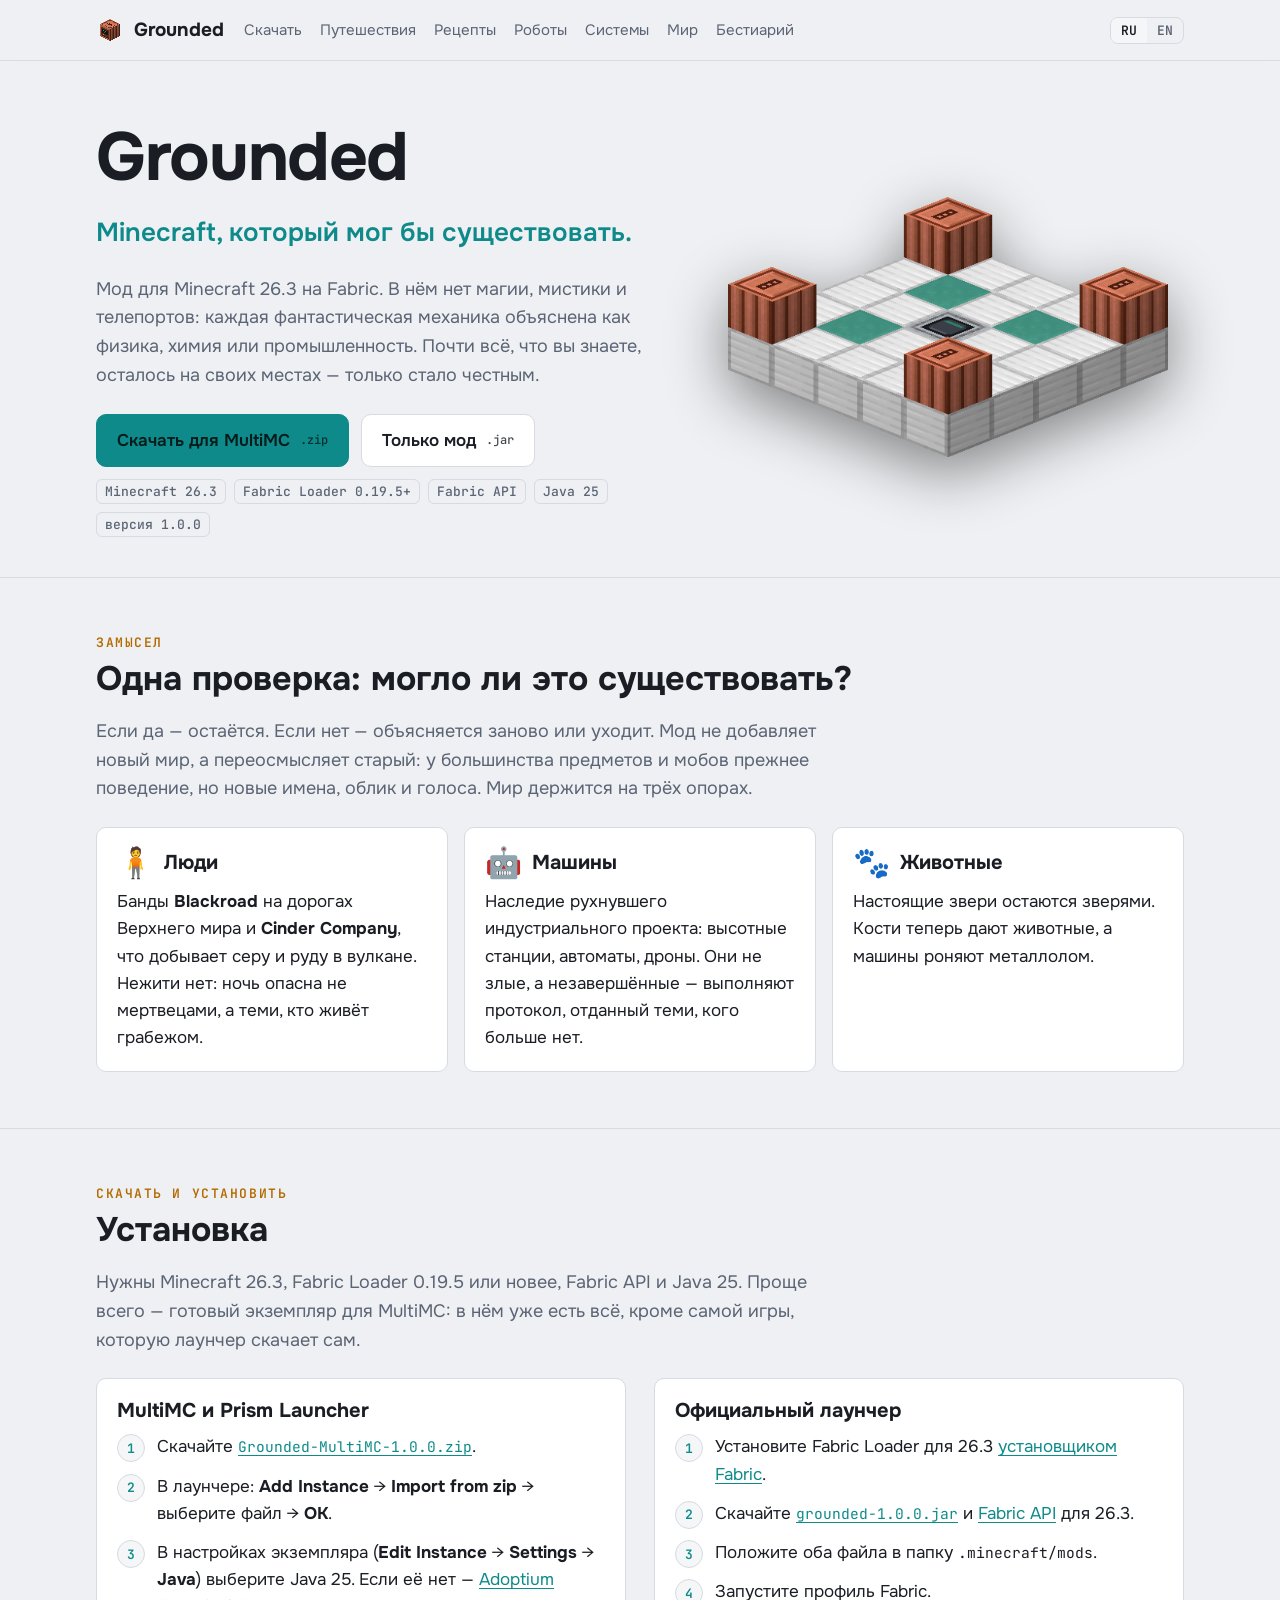
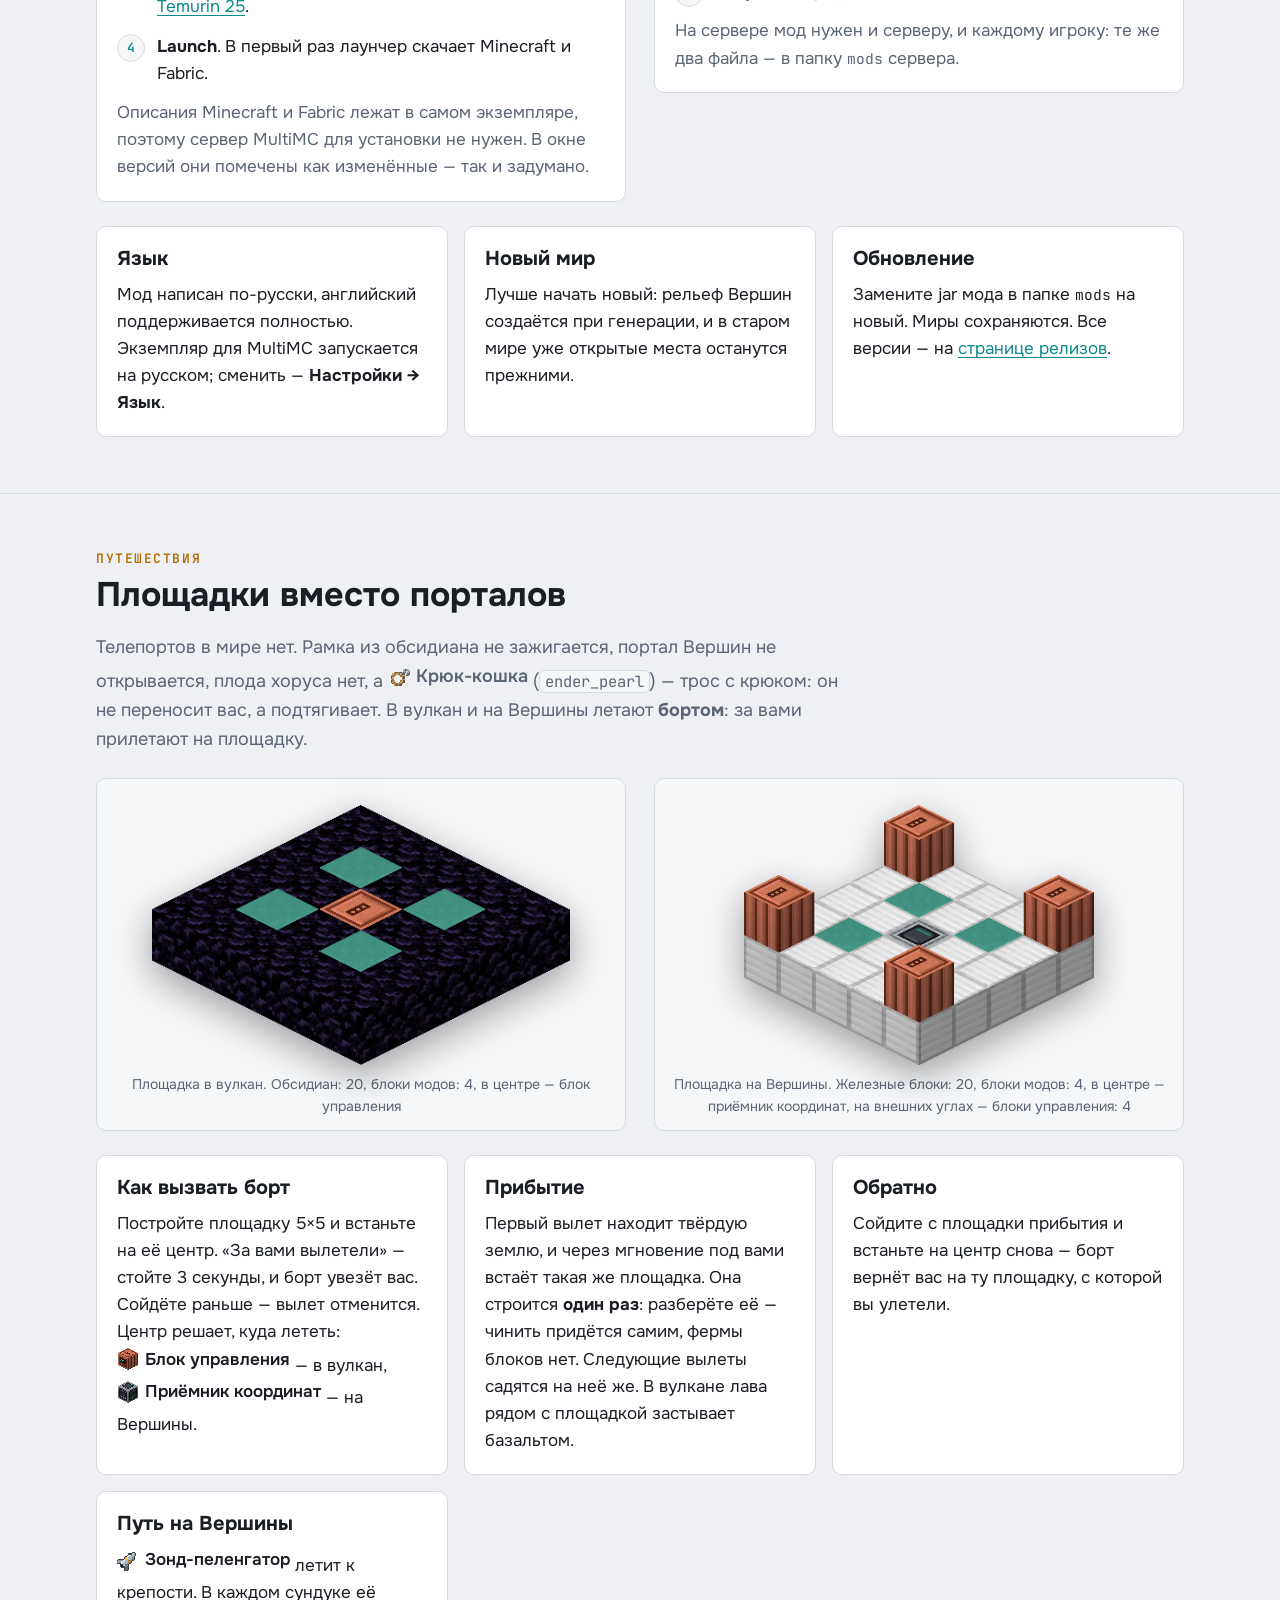
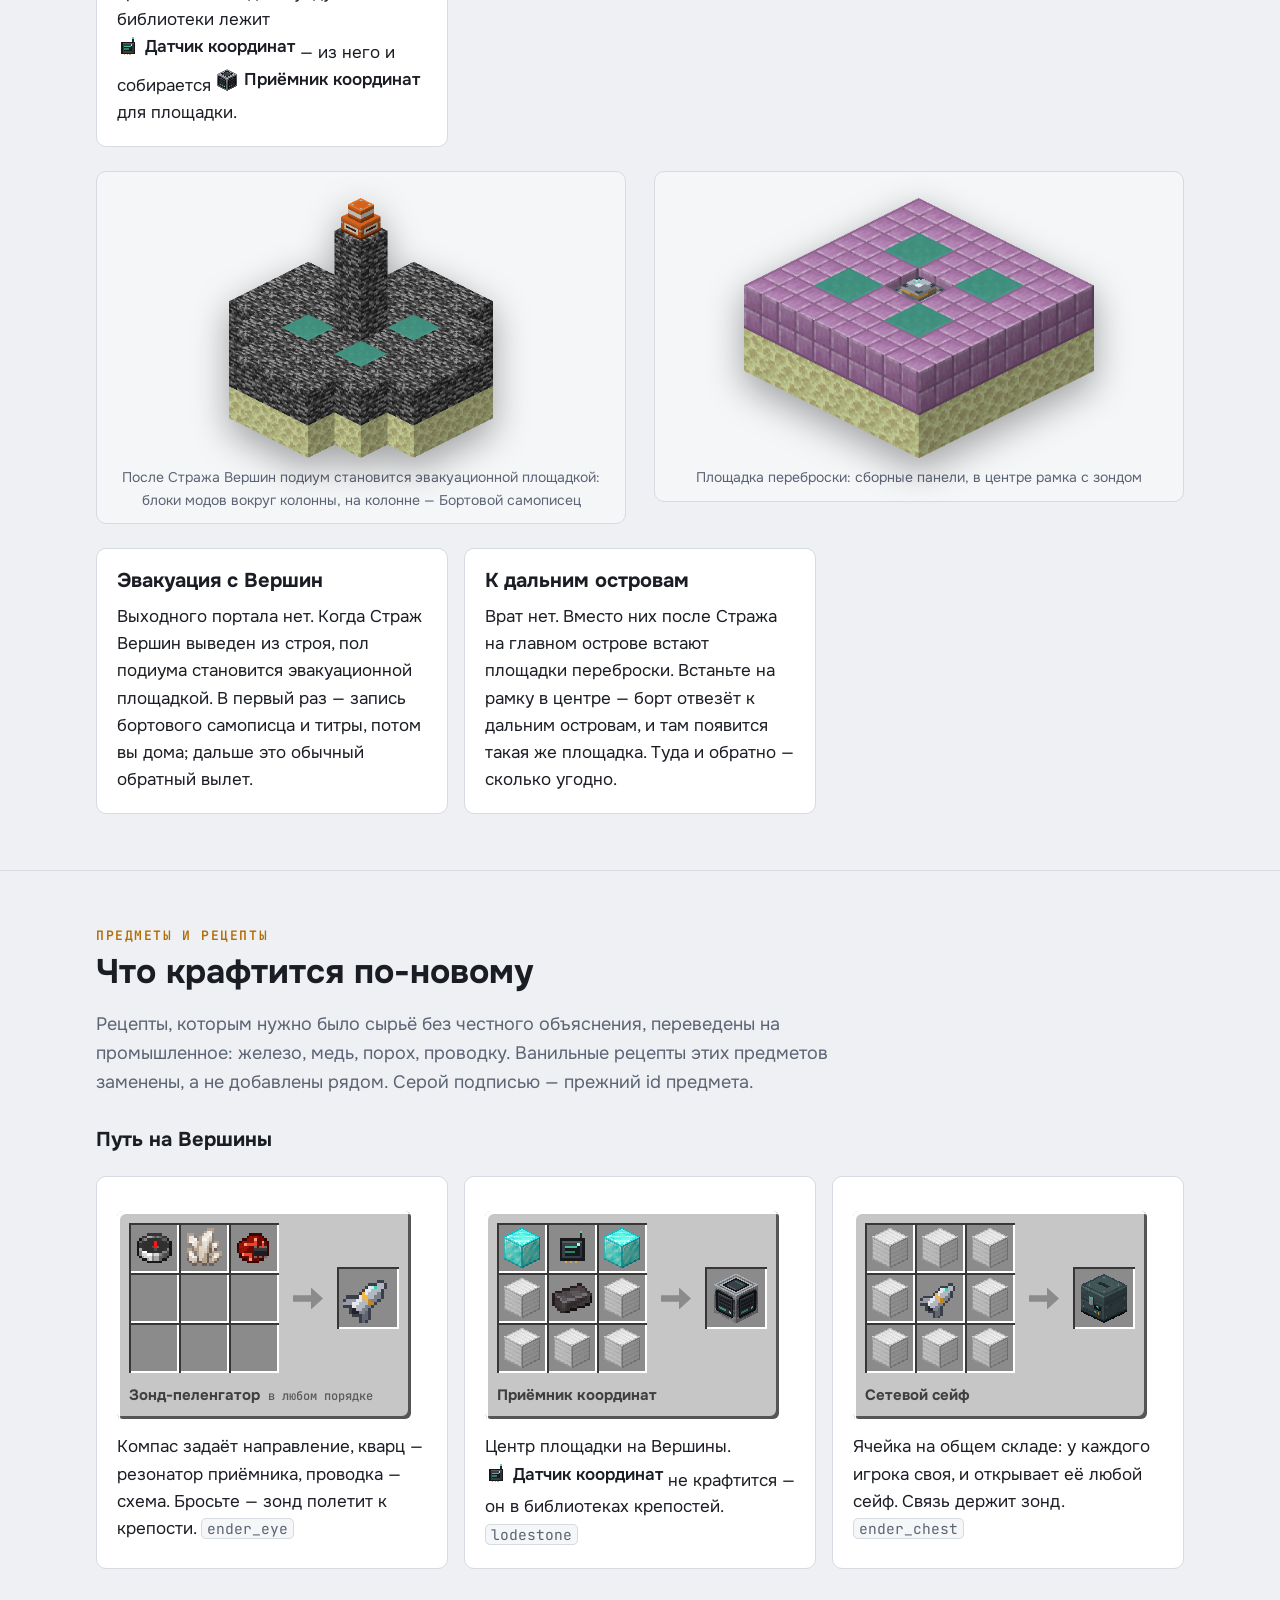
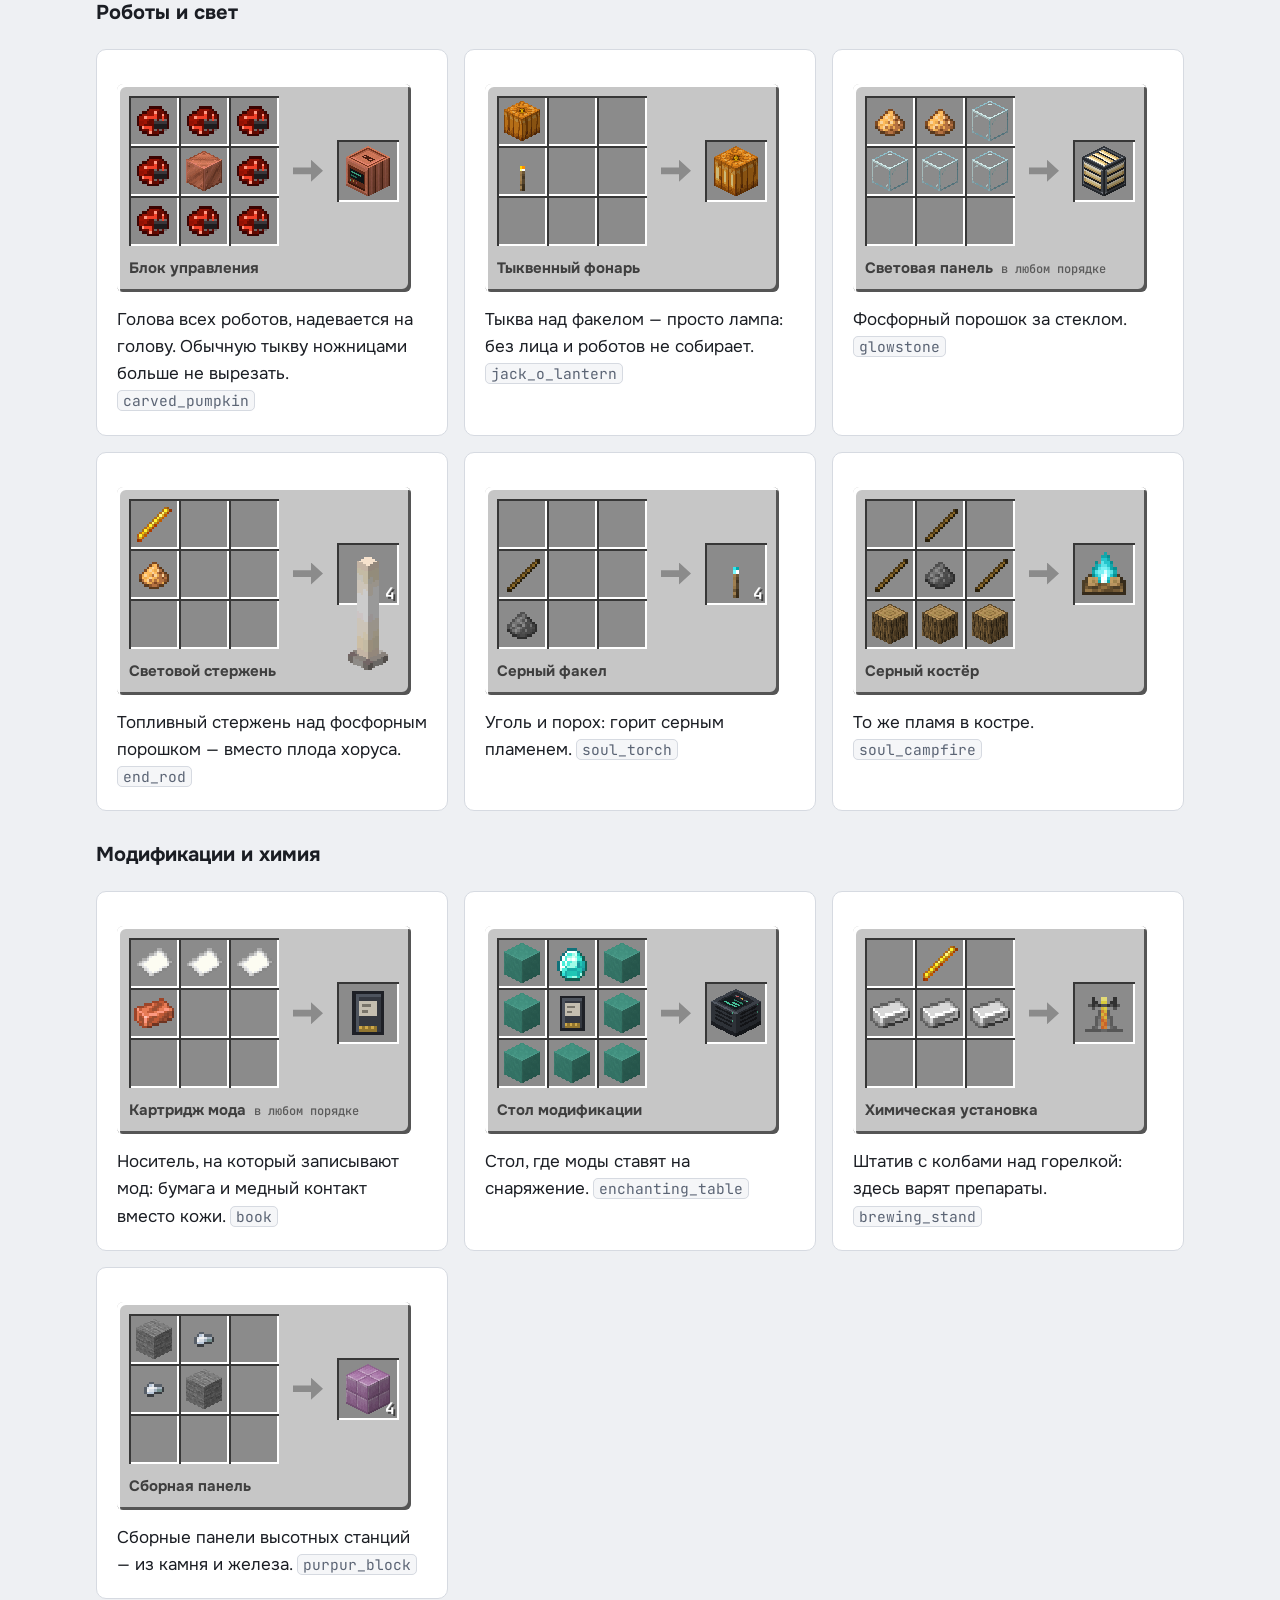
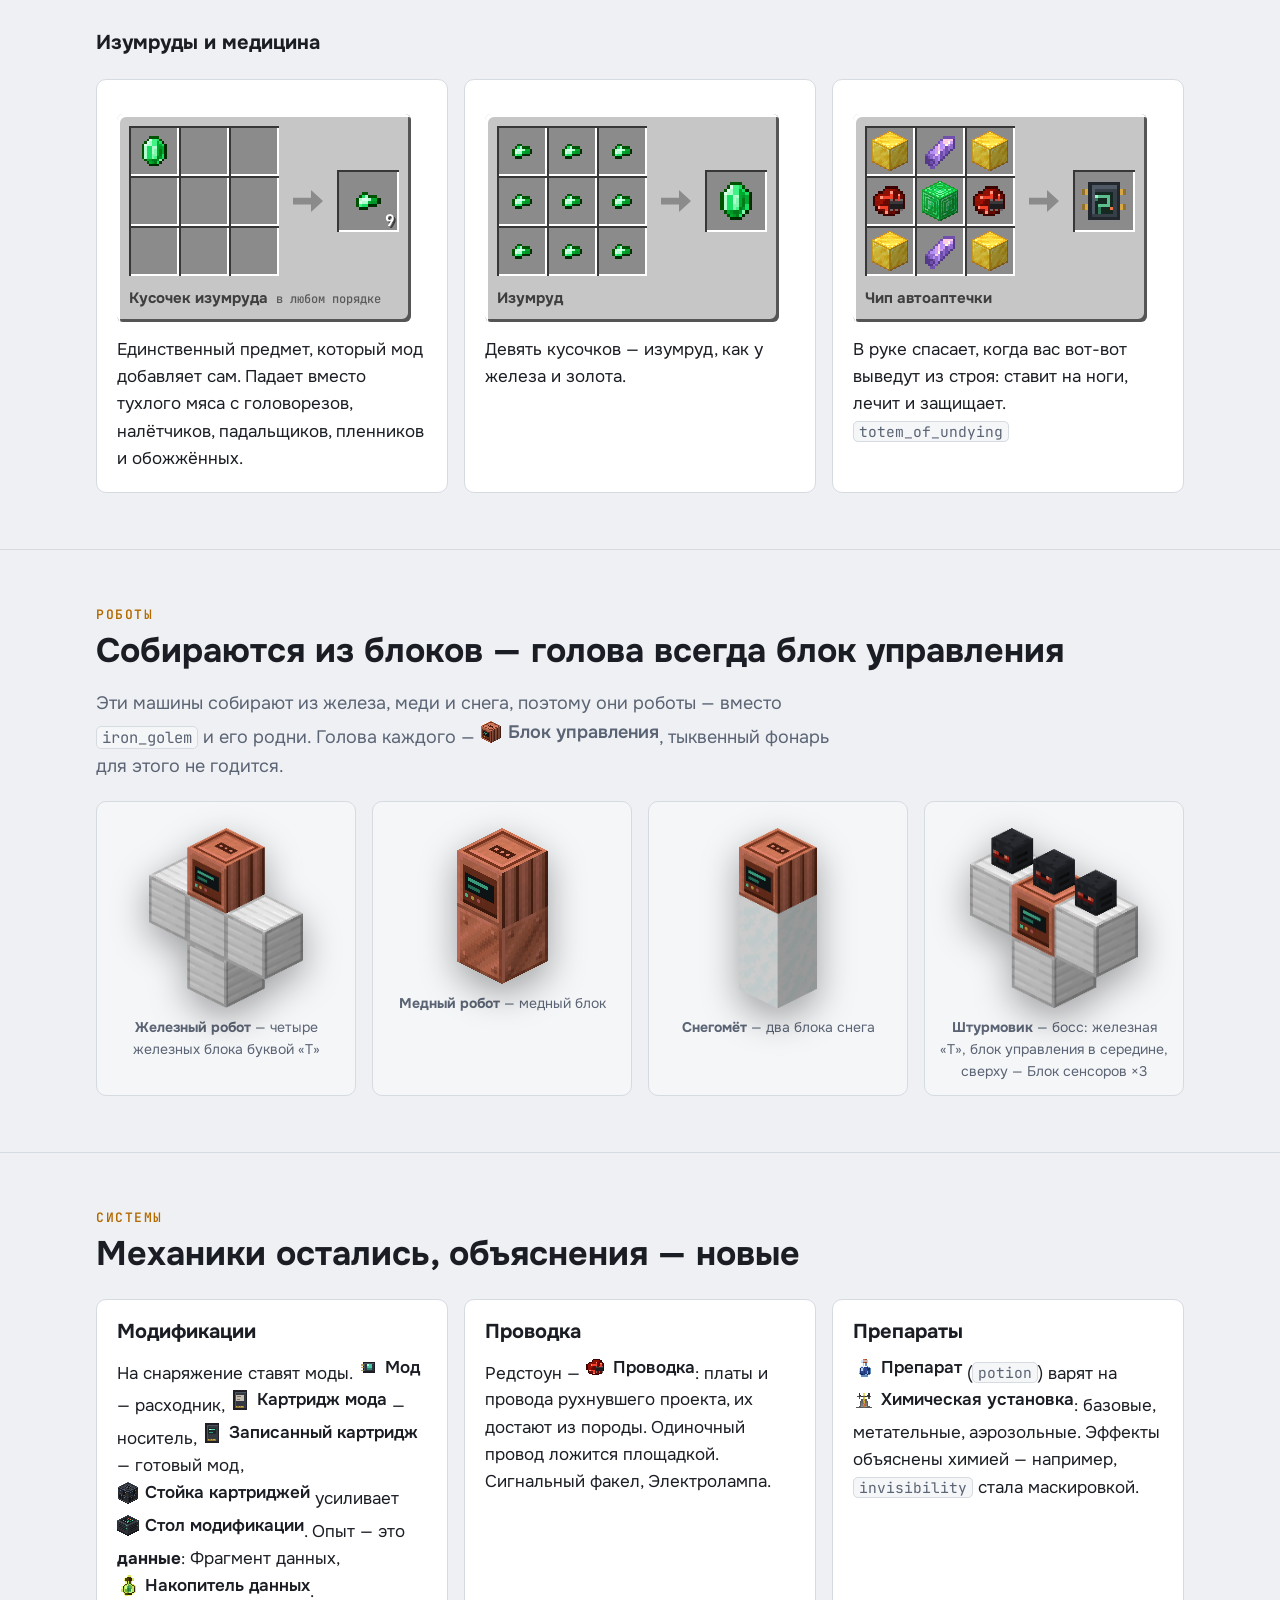
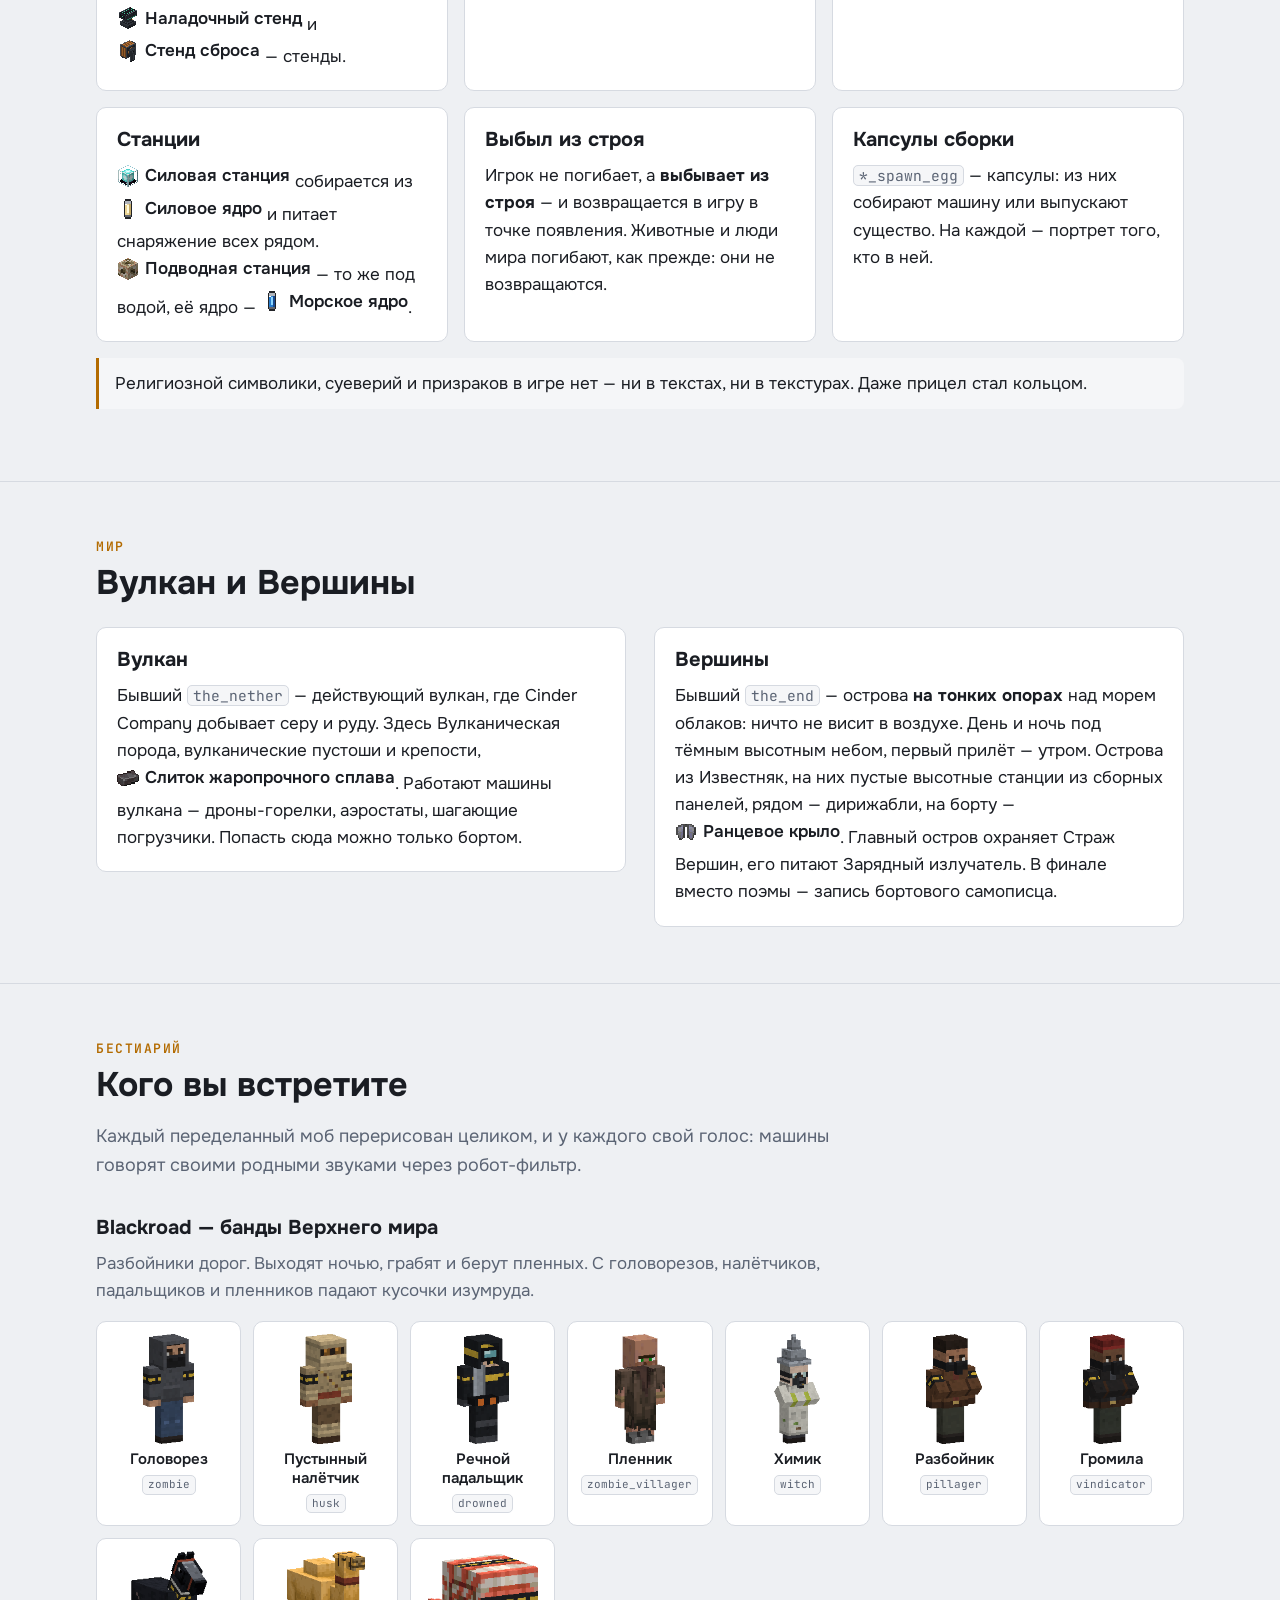
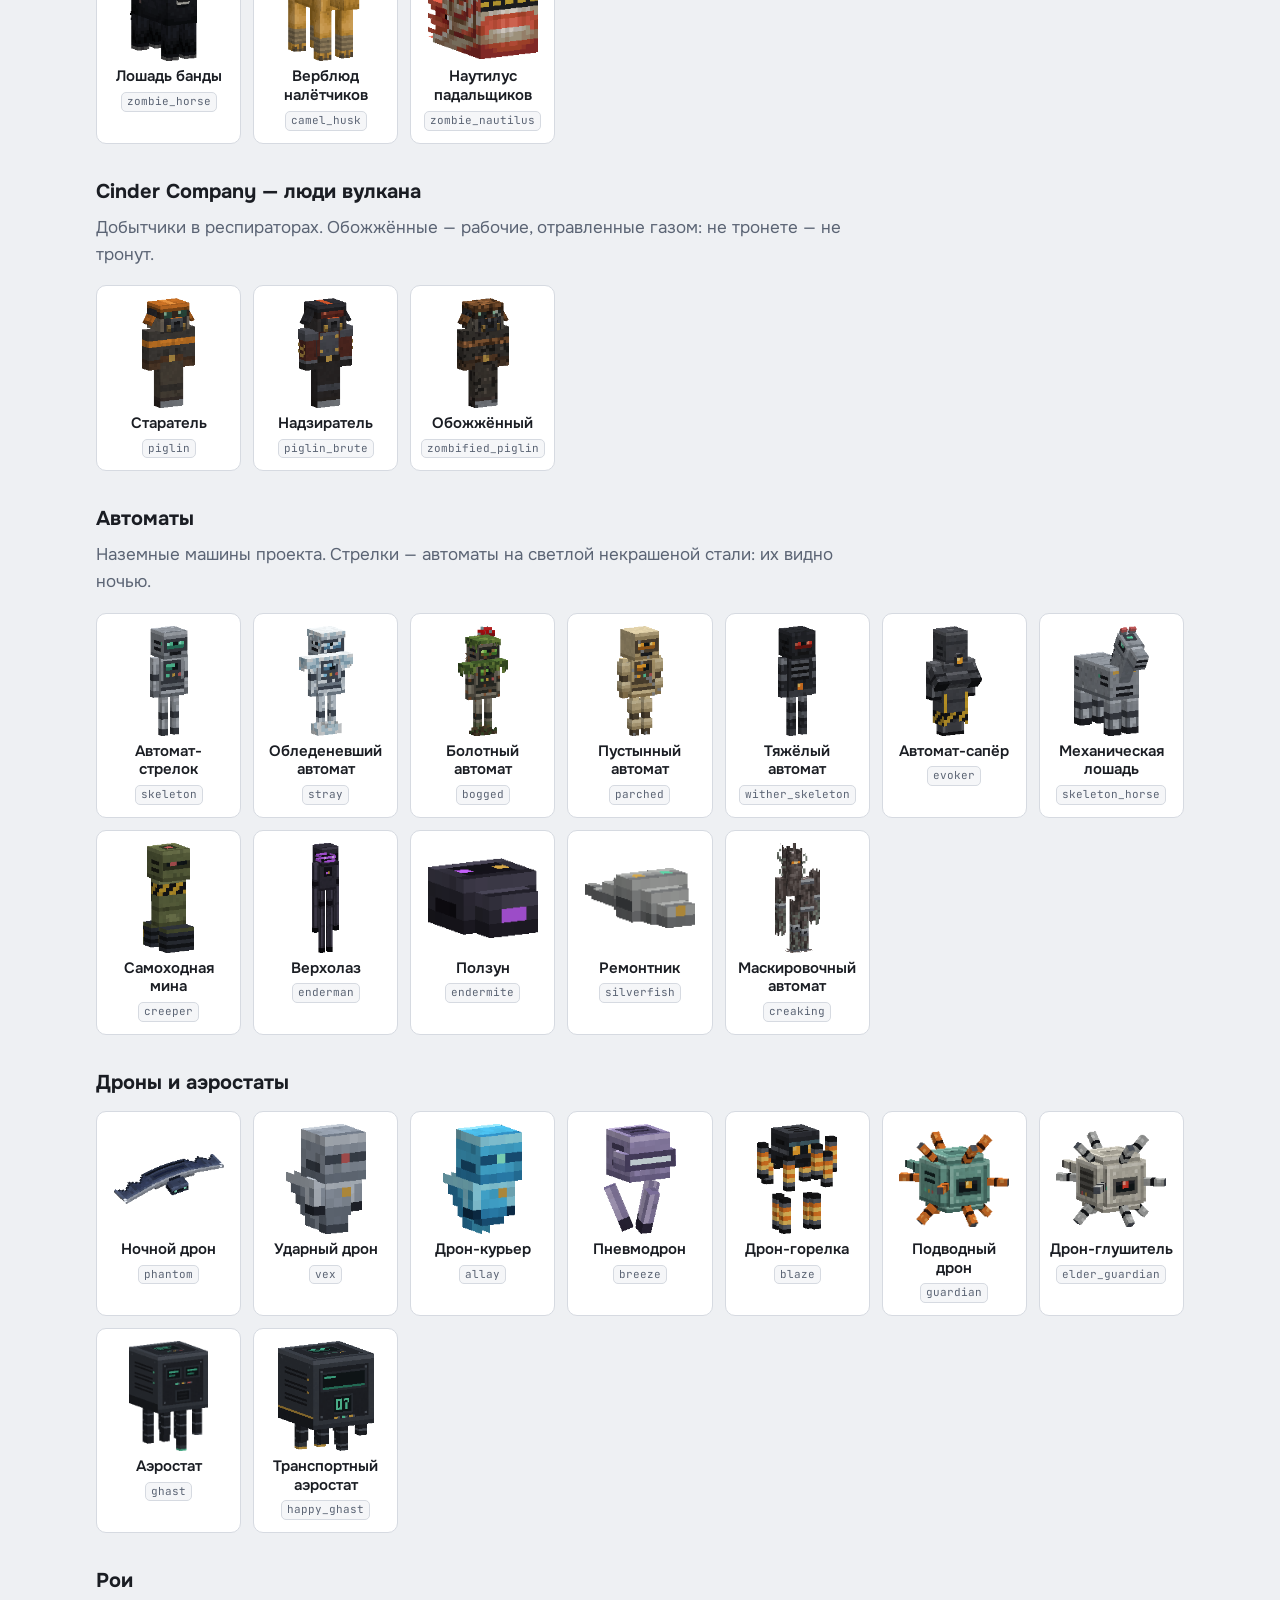
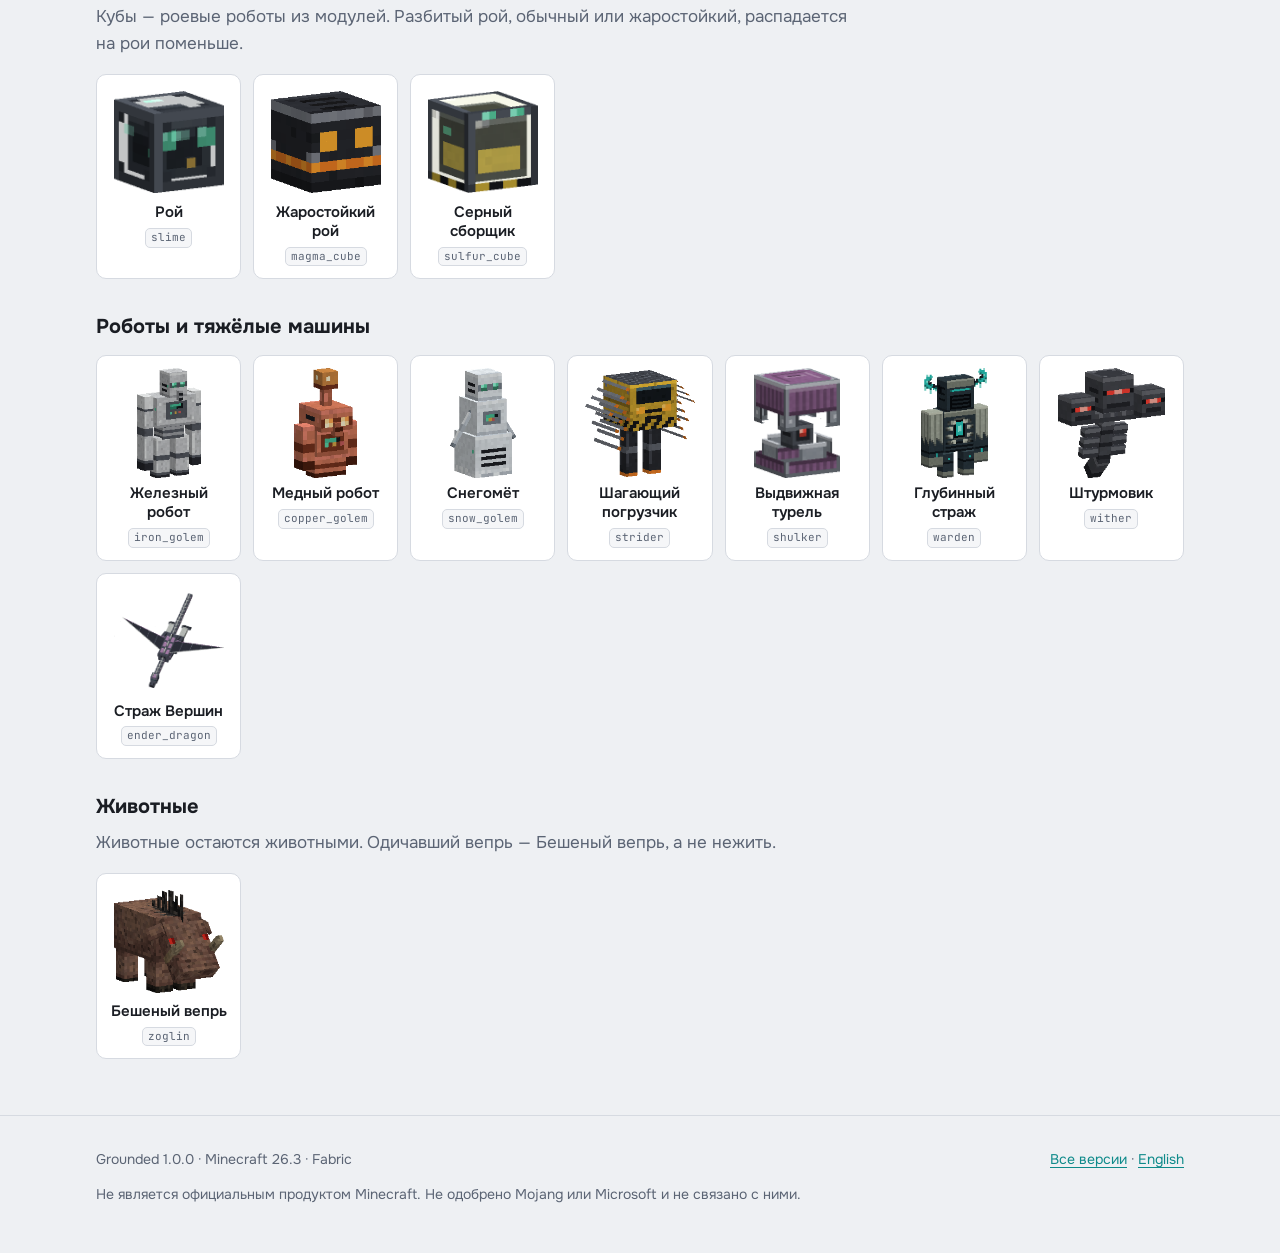
==== index.html @ fa02fcf4 "Site for Grounded 1.0.0 Co-Authored-By: Claude Opus 5.5 <noreply@anthropic.com>" ====
<!doctype html>
<html lang="ru">
<head>
<meta charset="utf-8">
<meta name="viewport" content="width=device-width, initial-scale=1">
<title>Grounded — Minecraft без магии</title>
<meta name="description" content="Мод для Minecraft 26.3 на Fabric: ни магии, ни мистики, ни телепортов — каждая механика объяснена как физика, химия или промышленность.">
<link rel="icon" href="assets/icon.png">
<link rel="alternate" hreflang="en" href="en/">
<link rel="preconnect" href="https://fonts.googleapis.com">
<link rel="preconnect" href="https://fonts.gstatic.com" crossorigin>
<link href="https://fonts.googleapis.com/css2?family=JetBrains+Mono:wght@500;600;700&family=Onest:wght@400;600;700&display=swap" rel="stylesheet">
<link rel="stylesheet" href="assets/style.css">
</head>
<body>

<header class="top">
  <div class="wrap">
    <a class="brand" href="#"><img src="assets/icon.png" alt="">Grounded</a>
    <nav class="nav" aria-label="Разделы">
      <a href="#download">Скачать</a>
      <a href="#travel">Путешествия</a>
      <a href="#recipes">Рецепты</a>
      <a href="#robots">Роботы</a>
      <a href="#systems">Системы</a>
      <a href="#world">Мир</a>
      <a href="#bestiary">Бестиарий</a>
    </nav>
    <div class="lang"><span>RU</span><a href="en/" hreflang="en">EN</a></div>
  </div>
</header>

<main>

<div class="hero">
  <div class="wrap">
    <div>
      <h1>Grounded</h1>
      <p class="tagline">Minecraft, который мог бы существовать.</p>
      <p class="lead">Мод для Minecraft 26.3 на Fabric. В нём нет магии, мистики и телепортов: каждая
      фантастическая механика объяснена как физика, химия или промышленность. Почти всё, что вы знаете,
      осталось на своих местах — только стало честным.</p>
      <div class="buttons">
        <a class="btn primary" href="https://github.com/Baudi2/grounded/releases/download/v1.0.0/Grounded-MultiMC-1.0.0.zip">Скачать для MultiMC <small>.zip</small></a>
        <a class="btn" href="https://github.com/Baudi2/grounded/releases/download/v1.0.0/grounded-1.0.0.jar">Только мод <small>.jar</small></a>
      </div>
      <ul class="reqs">
        <li>Minecraft 26.3</li><li>Fabric Loader 0.19.5+</li><li>Fabric API</li><li>Java 25</li>
        <li>версия 1.0.0</li>
      </ul>
    </div>
    <figure><img class="scene" src="assets/scenes/pad_summits.png" alt="Площадка на Вершины: железо, приёмник координат в центре, блоки управления на углах" loading="lazy"></figure>
  </div>
</div>

<section id="idea">
  <div class="wrap">
    <p class="kicker">Замысел</p>
    <h2>Одна проверка: могло ли это существовать?</h2>
    <p class="intro">Если да — остаётся. Если нет — объясняется заново или уходит. Мод не добавляет новый
    мир, а переосмысляет старый: у большинства предметов и мобов прежнее поведение, но новые имена, облик и
    голоса. Мир держится на трёх опорах.</p>
    <div class="cards">
      <div class="card">
        <h3><span class="pillar">🧍</span>Люди</h3>
        <p>Банды <b>Blackroad</b> на дорогах Верхнего мира и <b>Cinder Company</b>, что добывает серу и руду в
        вулкане. Нежити нет: ночь опасна не мертвецами, а теми, кто живёт грабежом.</p>
      </div>
      <div class="card">
        <h3><span class="pillar">🤖</span>Машины</h3>
        <p>Наследие рухнувшего индустриального проекта: высотные станции, автоматы, дроны. Они не злые, а
        незавершённые — выполняют протокол, отданный теми, кого больше нет.</p>
      </div>
      <div class="card">
        <h3><span class="pillar">🐾</span>Животные</h3>
        <p>Настоящие звери остаются зверями. Кости теперь дают животные, а машины роняют металлолом.</p>
      </div>
    </div>
  </div>
</section>

<section id="download">
  <div class="wrap">
    <p class="kicker">Скачать и установить</p>
    <h2>Установка</h2>
    <p class="intro">Нужны Minecraft 26.3, Fabric Loader 0.19.5 или новее, Fabric API и Java 25.
    Проще всего — готовый экземпляр для MultiMC: в нём уже есть всё, кроме самой игры, которую лаунчер
    скачает сам.</p>

    <div class="two">
      <div class="card">
        <h3>MultiMC и Prism Launcher</h3>
        <ol class="steps">
          <li>Скачайте <a href="https://github.com/Baudi2/grounded/releases/download/v1.0.0/Grounded-MultiMC-1.0.0.zip"><code>Grounded-MultiMC-1.0.0.zip</code></a>.</li>
          <li>В лаунчере: <b>Add Instance</b> → <b>Import from zip</b> → выберите файл → <b>OK</b>.</li>
          <li>В настройках экземпляра (<b>Edit Instance</b> → <b>Settings</b> → <b>Java</b>) выберите
          Java 25. Если её нет — <a href="https://adoptium.net/">Adoptium Temurin 25</a>.</li>
          <li><b>Launch</b>. В первый раз лаунчер скачает Minecraft и Fabric.</li>
        </ol>
        <p class="muted">Описания Minecraft и Fabric лежат в самом экземпляре, поэтому сервер MultiMC для
        установки не нужен. В окне версий они помечены как изменённые — так и задумано.</p>
      </div>
      <div class="card">
        <h3>Официальный лаунчер</h3>
        <ol class="steps">
          <li>Установите Fabric Loader для 26.3 <a href="https://fabricmc.net/use/installer/">установщиком
          Fabric</a>.</li>
          <li>Скачайте <a href="https://github.com/Baudi2/grounded/releases/download/v1.0.0/grounded-1.0.0.jar"><code>grounded-1.0.0.jar</code></a> и
          <a href="https://modrinth.com/mod/fabric-api">Fabric API</a> для 26.3.</li>
          <li>Положите оба файла в папку <code>.minecraft/mods</code>.</li>
          <li>Запустите профиль Fabric.</li>
        </ol>
        <p class="muted">На сервере мод нужен и серверу, и каждому игроку: те же два файла — в папку
        <code>mods</code> сервера.</p>
      </div>
    </div>

    <div class="cards">
      <div class="card"><h3>Язык</h3><p>Мод написан по-русски, английский поддерживается полностью.
      Экземпляр для MultiMC запускается на русском; сменить — <b>Настройки → Язык</b>.</p></div>
      <div class="card"><h3>Новый мир</h3><p>Лучше начать новый: рельеф Вершин создаётся при генерации, и в
      старом мире уже открытые места останутся прежними.</p></div>
      <div class="card"><h3>Обновление</h3><p>Замените jar мода в папке <code>mods</code> на новый. Миры
      сохраняются. Все версии — на <a href="https://github.com/Baudi2/grounded/releases">странице релизов</a>.</p></div>
    </div>
  </div>
</section>

<section id="travel">
  <div class="wrap">
    <p class="kicker">Путешествия</p>
    <h2>Площадки вместо порталов</h2>
    <p class="intro">Телепортов в мире нет. Рамка из обсидиана не зажигается, портал Вершин не открывается,
    плода хоруса нет, а <span class="chip"><img src="assets/icons/minecraft_ender_pearl.png" alt="" loading="lazy">Крюк-кошка</span> (<code class="was">ender_pearl</code>) — трос с крюком: он не переносит вас, а
    подтягивает. В вулкан и на Вершины летают <b>бортом</b>: за вами прилетают на площадку.</p>

    <div class="two">
      <figure class="shot"><img class="scene" src="assets/scenes/pad_volcano.png" alt="Площадка в вулкан" loading="lazy">
        <figcaption>Площадка в вулкан. Обсидиан: 20, блоки модов: 4,
        в центре — блок управления</figcaption>
      </figure>
      <figure class="shot"><img class="scene" src="assets/scenes/pad_summits.png" alt="Площадка на Вершины" loading="lazy">
        <figcaption>Площадка на Вершины. Железные блоки: 20, блоки модов:
        4, в центре — приёмник координат, на внешних углах — блоки управления:
        4</figcaption>
      </figure>
    </div>

    <div class="cards">
      <div class="card">
        <h3>Как вызвать борт</h3>
        <p>Постройте площадку 5×5 и встаньте на её центр. «За вами вылетели» — стойте 3 секунды, и борт
        увезёт вас. Сойдёте раньше — вылет отменится. Центр решает, куда лететь:
        <span class="chip"><img src="assets/icons/minecraft_carved_pumpkin.png" alt="" loading="lazy">Блок управления</span> — в вулкан, <span class="chip"><img src="assets/icons/minecraft_lodestone.png" alt="" loading="lazy">Приёмник координат</span> — на Вершины.</p>
      </div>
      <div class="card">
        <h3>Прибытие</h3>
        <p>Первый вылет находит твёрдую землю, и через мгновение под вами встаёт такая же площадка. Она
        строится <b>один раз</b>: разберёте её — чинить придётся самим, фермы блоков нет. Следующие вылеты
        садятся на неё же. В вулкане лава рядом с площадкой застывает базальтом.</p>
      </div>
      <div class="card">
        <h3>Обратно</h3>
        <p>Сойдите с площадки прибытия и встаньте на центр снова — борт вернёт вас на ту площадку, с которой
        вы улетели.</p>
      </div>
      <div class="card">
        <h3>Путь на Вершины</h3>
        <p><span class="chip"><img src="assets/icons/minecraft_ender_eye.png" alt="" loading="lazy">Зонд-пеленгатор</span> летит к крепости. В каждом сундуке её библиотеки лежит
        <span class="chip"><img src="assets/icons/minecraft_echo_shard.png" alt="" loading="lazy">Датчик координат</span> — из него и собирается <span class="chip"><img src="assets/icons/minecraft_lodestone.png" alt="" loading="lazy">Приёмник координат</span> для площадки.</p>
      </div>
    </div>

    <div class="two">
      <figure class="shot"><img class="scene" src="assets/scenes/podium.png" alt="Эвакуационная площадка на подиуме" loading="lazy">
        <figcaption>После Стража Вершин подиум становится эвакуационной площадкой: блоки модов вокруг
        колонны, на колонне — Бортовой самописец</figcaption>
      </figure>
      <figure class="shot"><img class="scene" src="assets/scenes/pad_transfer.png" alt="Площадка переброски" loading="lazy">
        <figcaption>Площадка переброски: сборные панели, в центре рамка с зондом</figcaption>
      </figure>
    </div>
    <div class="cards">
      <div class="card">
        <h3>Эвакуация с Вершин</h3>
        <p>Выходного портала нет. Когда Страж Вершин выведен из строя, пол подиума становится
        эвакуационной площадкой. В первый раз — запись бортового самописца и титры, потом вы дома; дальше это
        обычный обратный вылет.</p>
      </div>
      <div class="card">
        <h3>К дальним островам</h3>
        <p>Врат нет. Вместо них после Стража на главном острове встают площадки переброски. Встаньте на рамку
        в центре — борт отвезёт к дальним островам, и там появится такая же площадка. Туда и обратно —
        сколько угодно.</p>
      </div>
    </div>
  </div>
</section>

<section id="recipes">
  <div class="wrap">
    <p class="kicker">Предметы и рецепты</p>
    <h2>Что крафтится по-новому</h2>
    <p class="intro">Рецепты, которым нужно было сырьё без честного объяснения, переведены на промышленное:
    железо, медь, порох, проводку. Ванильные рецепты этих предметов заменены, а не добавлены рядом. Серой
    подписью — прежний id предмета.</p>

    <h3 style="margin-top:32px">Путь на Вершины</h3>
    <div class="cards">
      <div class="card">
        <figure class="recipe" aria-label="Рецепт: Зонд-пеленгатор"><div class="grid"><span class="slot" title="Компас"><img src="assets/icons/minecraft_compass.png" alt="Компас" loading="lazy"></span><span class="slot" title="Кварц"><img src="assets/icons/minecraft_quartz.png" alt="Кварц" loading="lazy"></span><span class="slot" title="Проводка"><img src="assets/icons/minecraft_redstone.png" alt="Проводка" loading="lazy"></span><span class="slot"></span><span class="slot"></span><span class="slot"></span><span class="slot"></span><span class="slot"></span><span class="slot"></span></div><span class="arrow" aria-hidden="true"></span><span class="slot out" title="Зонд-пеленгатор"><img src="assets/icons/minecraft_ender_eye.png" alt="Зонд-пеленгатор" loading="lazy"></span><figcaption>Зонд-пеленгатор<span class="shapeless">в любом порядке</span></figcaption></figure>
        <p>Компас задаёт направление, кварц — резонатор приёмника, проводка — схема. Бросьте — зонд полетит к
        крепости. <code class="was">ender_eye</code></p>
      </div>
      <div class="card">
        <figure class="recipe" aria-label="Рецепт: Приёмник координат"><div class="grid"><span class="slot" title="Алмазный блок"><img src="assets/icons/minecraft_diamond_block.png" alt="Алмазный блок" loading="lazy"></span><span class="slot" title="Датчик координат"><img src="assets/icons/minecraft_echo_shard.png" alt="Датчик координат" loading="lazy"></span><span class="slot" title="Алмазный блок"><img src="assets/icons/minecraft_diamond_block.png" alt="Алмазный блок" loading="lazy"></span><span class="slot" title="Железный блок"><img src="assets/icons/minecraft_iron_block.png" alt="Железный блок" loading="lazy"></span><span class="slot" title="Слиток жаропрочного сплава"><img src="assets/icons/minecraft_netherite_ingot.png" alt="Слиток жаропрочного сплава" loading="lazy"></span><span class="slot" title="Железный блок"><img src="assets/icons/minecraft_iron_block.png" alt="Железный блок" loading="lazy"></span><span class="slot" title="Железный блок"><img src="assets/icons/minecraft_iron_block.png" alt="Железный блок" loading="lazy"></span><span class="slot" title="Железный блок"><img src="assets/icons/minecraft_iron_block.png" alt="Железный блок" loading="lazy"></span><span class="slot" title="Железный блок"><img src="assets/icons/minecraft_iron_block.png" alt="Железный блок" loading="lazy"></span></div><span class="arrow" aria-hidden="true"></span><span class="slot out" title="Приёмник координат"><img src="assets/icons/minecraft_lodestone.png" alt="Приёмник координат" loading="lazy"></span><figcaption>Приёмник координат</figcaption></figure>
        <p>Центр площадки на Вершины. <span class="chip"><img src="assets/icons/minecraft_echo_shard.png" alt="" loading="lazy">Датчик координат</span> не крафтится — он в библиотеках крепостей.
        <code class="was">lodestone</code></p>
      </div>
      <div class="card">
        <figure class="recipe" aria-label="Рецепт: Сетевой сейф"><div class="grid"><span class="slot" title="Железный блок"><img src="assets/icons/minecraft_iron_block.png" alt="Железный блок" loading="lazy"></span><span class="slot" title="Железный блок"><img src="assets/icons/minecraft_iron_block.png" alt="Железный блок" loading="lazy"></span><span class="slot" title="Железный блок"><img src="assets/icons/minecraft_iron_block.png" alt="Железный блок" loading="lazy"></span><span class="slot" title="Железный блок"><img src="assets/icons/minecraft_iron_block.png" alt="Железный блок" loading="lazy"></span><span class="slot" title="Зонд-пеленгатор"><img src="assets/icons/minecraft_ender_eye.png" alt="Зонд-пеленгатор" loading="lazy"></span><span class="slot" title="Железный блок"><img src="assets/icons/minecraft_iron_block.png" alt="Железный блок" loading="lazy"></span><span class="slot" title="Железный блок"><img src="assets/icons/minecraft_iron_block.png" alt="Железный блок" loading="lazy"></span><span class="slot" title="Железный блок"><img src="assets/icons/minecraft_iron_block.png" alt="Железный блок" loading="lazy"></span><span class="slot" title="Железный блок"><img src="assets/icons/minecraft_iron_block.png" alt="Железный блок" loading="lazy"></span></div><span class="arrow" aria-hidden="true"></span><span class="slot out" title="Сетевой сейф"><img src="assets/icons/minecraft_ender_chest.png" alt="Сетевой сейф" loading="lazy"></span><figcaption>Сетевой сейф</figcaption></figure>
        <p>Ячейка на общем складе: у каждого игрока своя, и открывает её любой сейф. Связь держит зонд.
        <code class="was">ender_chest</code></p>
      </div>
    </div>

    <h3 style="margin-top:32px">Роботы и свет</h3>
    <div class="cards">
      <div class="card">
        <figure class="recipe" aria-label="Рецепт: Блок управления"><div class="grid"><span class="slot" title="Проводка"><img src="assets/icons/minecraft_redstone.png" alt="Проводка" loading="lazy"></span><span class="slot" title="Проводка"><img src="assets/icons/minecraft_redstone.png" alt="Проводка" loading="lazy"></span><span class="slot" title="Проводка"><img src="assets/icons/minecraft_redstone.png" alt="Проводка" loading="lazy"></span><span class="slot" title="Проводка"><img src="assets/icons/minecraft_redstone.png" alt="Проводка" loading="lazy"></span><span class="slot" title="Медный блок"><img src="assets/icons/minecraft_copper_block.png" alt="Медный блок" loading="lazy"></span><span class="slot" title="Проводка"><img src="assets/icons/minecraft_redstone.png" alt="Проводка" loading="lazy"></span><span class="slot" title="Проводка"><img src="assets/icons/minecraft_redstone.png" alt="Проводка" loading="lazy"></span><span class="slot" title="Проводка"><img src="assets/icons/minecraft_redstone.png" alt="Проводка" loading="lazy"></span><span class="slot" title="Проводка"><img src="assets/icons/minecraft_redstone.png" alt="Проводка" loading="lazy"></span></div><span class="arrow" aria-hidden="true"></span><span class="slot out" title="Блок управления"><img src="assets/icons/minecraft_carved_pumpkin.png" alt="Блок управления" loading="lazy"></span><figcaption>Блок управления</figcaption></figure>
        <p>Голова всех роботов, надевается на голову. Обычную тыкву ножницами больше не вырезать.
        <code class="was">carved_pumpkin</code></p>
      </div>
      <div class="card">
        <figure class="recipe" aria-label="Рецепт: Тыквенный фонарь"><div class="grid"><span class="slot" title="Тыква"><img src="assets/icons/minecraft_pumpkin.png" alt="Тыква" loading="lazy"></span><span class="slot"></span><span class="slot"></span><span class="slot" title="Факел"><img src="assets/icons/minecraft_torch.png" alt="Факел" loading="lazy"></span><span class="slot"></span><span class="slot"></span><span class="slot"></span><span class="slot"></span><span class="slot"></span></div><span class="arrow" aria-hidden="true"></span><span class="slot out" title="Тыквенный фонарь"><img src="assets/icons/minecraft_jack_o_lantern.png" alt="Тыквенный фонарь" loading="lazy"></span><figcaption>Тыквенный фонарь</figcaption></figure>
        <p>Тыква над факелом — просто лампа: без лица и роботов не собирает. <code class="was">jack_o_lantern</code></p>
      </div>
      <div class="card">
        <figure class="recipe" aria-label="Рецепт: Световая панель"><div class="grid"><span class="slot" title="Фосфорный порошок"><img src="assets/icons/minecraft_glowstone_dust.png" alt="Фосфорный порошок" loading="lazy"></span><span class="slot" title="Фосфорный порошок"><img src="assets/icons/minecraft_glowstone_dust.png" alt="Фосфорный порошок" loading="lazy"></span><span class="slot" title="Стекло"><img src="assets/icons/minecraft_glass.png" alt="Стекло" loading="lazy"></span><span class="slot" title="Стекло"><img src="assets/icons/minecraft_glass.png" alt="Стекло" loading="lazy"></span><span class="slot" title="Стекло"><img src="assets/icons/minecraft_glass.png" alt="Стекло" loading="lazy"></span><span class="slot" title="Стекло"><img src="assets/icons/minecraft_glass.png" alt="Стекло" loading="lazy"></span><span class="slot"></span><span class="slot"></span><span class="slot"></span></div><span class="arrow" aria-hidden="true"></span><span class="slot out" title="Световая панель"><img src="assets/icons/minecraft_glowstone.png" alt="Световая панель" loading="lazy"></span><figcaption>Световая панель<span class="shapeless">в любом порядке</span></figcaption></figure>
        <p>Фосфорный порошок за стеклом. <code class="was">glowstone</code></p>
      </div>
      <div class="card">
        <figure class="recipe" aria-label="Рецепт: Световой стержень"><div class="grid"><span class="slot" title="Топливный стержень"><img src="assets/icons/minecraft_blaze_rod.png" alt="Топливный стержень" loading="lazy"></span><span class="slot"></span><span class="slot"></span><span class="slot" title="Фосфорный порошок"><img src="assets/icons/minecraft_glowstone_dust.png" alt="Фосфорный порошок" loading="lazy"></span><span class="slot"></span><span class="slot"></span><span class="slot"></span><span class="slot"></span><span class="slot"></span></div><span class="arrow" aria-hidden="true"></span><span class="slot out" title="Световой стержень"><img src="assets/icons/minecraft_end_rod.png" alt="Световой стержень" loading="lazy"><span class="count">4</span></span><figcaption>Световой стержень</figcaption></figure>
        <p>Топливный стержень над фосфорным порошком — вместо плода хоруса. <code class="was">end_rod</code></p>
      </div>
      <div class="card">
        <figure class="recipe" aria-label="Рецепт: Серный факел"><div class="grid"><span class="slot cycle" style="--n:2" title="Уголь / Древесный уголь"><img src="assets/icons/minecraft_coal.png" alt="Уголь" loading="lazy"><img src="assets/icons/minecraft_charcoal.png" alt="Древесный уголь" loading="lazy"></span><span class="slot"></span><span class="slot"></span><span class="slot" title="Палка"><img src="assets/icons/minecraft_stick.png" alt="Палка" loading="lazy"></span><span class="slot"></span><span class="slot"></span><span class="slot" title="Порох"><img src="assets/icons/minecraft_gunpowder.png" alt="Порох" loading="lazy"></span><span class="slot"></span><span class="slot"></span></div><span class="arrow" aria-hidden="true"></span><span class="slot out" title="Серный факел"><img src="assets/icons/minecraft_soul_torch.png" alt="Серный факел" loading="lazy"><span class="count">4</span></span><figcaption>Серный факел</figcaption></figure>
        <p>Уголь и порох: горит серным пламенем. <code class="was">soul_torch</code></p>
      </div>
      <div class="card">
        <figure class="recipe" aria-label="Рецепт: Серный костёр"><div class="grid"><span class="slot"></span><span class="slot" title="Палка"><img src="assets/icons/minecraft_stick.png" alt="Палка" loading="lazy"></span><span class="slot"></span><span class="slot" title="Палка"><img src="assets/icons/minecraft_stick.png" alt="Палка" loading="lazy"></span><span class="slot" title="Порох"><img src="assets/icons/minecraft_gunpowder.png" alt="Порох" loading="lazy"></span><span class="slot" title="Палка"><img src="assets/icons/minecraft_stick.png" alt="Палка" loading="lazy"></span><span class="slot" title="Любое бревно"><img src="assets/icons/minecraft_oak_log.png" alt="Любое бревно" loading="lazy"></span><span class="slot" title="Любое бревно"><img src="assets/icons/minecraft_oak_log.png" alt="Любое бревно" loading="lazy"></span><span class="slot" title="Любое бревно"><img src="assets/icons/minecraft_oak_log.png" alt="Любое бревно" loading="lazy"></span></div><span class="arrow" aria-hidden="true"></span><span class="slot out" title="Серный костёр"><img src="assets/icons/minecraft_soul_campfire.png" alt="Серный костёр" loading="lazy"></span><figcaption>Серный костёр</figcaption></figure>
        <p>То же пламя в костре. <code class="was">soul_campfire</code></p>
      </div>
    </div>

    <h3 style="margin-top:32px">Модификации и химия</h3>
    <div class="cards">
      <div class="card">
        <figure class="recipe" aria-label="Рецепт: Картридж мода"><div class="grid"><span class="slot" title="Бумага"><img src="assets/icons/minecraft_paper.png" alt="Бумага" loading="lazy"></span><span class="slot" title="Бумага"><img src="assets/icons/minecraft_paper.png" alt="Бумага" loading="lazy"></span><span class="slot" title="Бумага"><img src="assets/icons/minecraft_paper.png" alt="Бумага" loading="lazy"></span><span class="slot" title="Медный слиток"><img src="assets/icons/minecraft_copper_ingot.png" alt="Медный слиток" loading="lazy"></span><span class="slot"></span><span class="slot"></span><span class="slot"></span><span class="slot"></span><span class="slot"></span></div><span class="arrow" aria-hidden="true"></span><span class="slot out" title="Картридж мода"><img src="assets/icons/minecraft_book.png" alt="Картридж мода" loading="lazy"></span><figcaption>Картридж мода<span class="shapeless">в любом порядке</span></figcaption></figure>
        <p>Носитель, на который записывают мод: бумага и медный контакт вместо кожи. <code class="was">book</code></p>
      </div>
      <div class="card">
        <figure class="recipe" aria-label="Рецепт: Стол модификации"><div class="grid"><span class="slot" title="Блок модов"><img src="assets/icons/minecraft_lapis_block.png" alt="Блок модов" loading="lazy"></span><span class="slot" title="Алмаз"><img src="assets/icons/minecraft_diamond.png" alt="Алмаз" loading="lazy"></span><span class="slot" title="Блок модов"><img src="assets/icons/minecraft_lapis_block.png" alt="Блок модов" loading="lazy"></span><span class="slot" title="Блок модов"><img src="assets/icons/minecraft_lapis_block.png" alt="Блок модов" loading="lazy"></span><span class="slot" title="Картридж мода"><img src="assets/icons/minecraft_book.png" alt="Картридж мода" loading="lazy"></span><span class="slot" title="Блок модов"><img src="assets/icons/minecraft_lapis_block.png" alt="Блок модов" loading="lazy"></span><span class="slot" title="Блок модов"><img src="assets/icons/minecraft_lapis_block.png" alt="Блок модов" loading="lazy"></span><span class="slot" title="Блок модов"><img src="assets/icons/minecraft_lapis_block.png" alt="Блок модов" loading="lazy"></span><span class="slot" title="Блок модов"><img src="assets/icons/minecraft_lapis_block.png" alt="Блок модов" loading="lazy"></span></div><span class="arrow" aria-hidden="true"></span><span class="slot out" title="Стол модификации"><img src="assets/icons/minecraft_enchanting_table.png" alt="Стол модификации" loading="lazy"></span><figcaption>Стол модификации</figcaption></figure>
        <p>Стол, где моды ставят на снаряжение. <code class="was">enchanting_table</code></p>
      </div>
      <div class="card">
        <figure class="recipe" aria-label="Рецепт: Химическая установка"><div class="grid"><span class="slot"></span><span class="slot" title="Топливный стержень"><img src="assets/icons/minecraft_blaze_rod.png" alt="Топливный стержень" loading="lazy"></span><span class="slot"></span><span class="slot" title="Железный слиток"><img src="assets/icons/minecraft_iron_ingot.png" alt="Железный слиток" loading="lazy"></span><span class="slot" title="Железный слиток"><img src="assets/icons/minecraft_iron_ingot.png" alt="Железный слиток" loading="lazy"></span><span class="slot" title="Железный слиток"><img src="assets/icons/minecraft_iron_ingot.png" alt="Железный слиток" loading="lazy"></span><span class="slot"></span><span class="slot"></span><span class="slot"></span></div><span class="arrow" aria-hidden="true"></span><span class="slot out" title="Химическая установка"><img src="assets/icons/minecraft_brewing_stand.png" alt="Химическая установка" loading="lazy"></span><figcaption>Химическая установка</figcaption></figure>
        <p>Штатив с колбами над горелкой: здесь варят препараты. <code class="was">brewing_stand</code></p>
      </div>
      <div class="card">
        <figure class="recipe" aria-label="Рецепт: Сборная панель"><div class="grid"><span class="slot" title="Камень"><img src="assets/icons/minecraft_stone.png" alt="Камень" loading="lazy"></span><span class="slot" title="Кусочек железа"><img src="assets/icons/minecraft_iron_nugget.png" alt="Кусочек железа" loading="lazy"></span><span class="slot"></span><span class="slot" title="Кусочек железа"><img src="assets/icons/minecraft_iron_nugget.png" alt="Кусочек железа" loading="lazy"></span><span class="slot" title="Камень"><img src="assets/icons/minecraft_stone.png" alt="Камень" loading="lazy"></span><span class="slot"></span><span class="slot"></span><span class="slot"></span><span class="slot"></span></div><span class="arrow" aria-hidden="true"></span><span class="slot out" title="Сборная панель"><img src="assets/icons/minecraft_purpur_block.png" alt="Сборная панель" loading="lazy"><span class="count">4</span></span><figcaption>Сборная панель</figcaption></figure>
        <p>Сборные панели высотных станций — из камня и железа. <code class="was">purpur_block</code></p>
      </div>
    </div>

    <h3 style="margin-top:32px">Изумруды и медицина</h3>
    <div class="cards">
      <div class="card">
        <figure class="recipe" aria-label="Рецепт: Кусочек изумруда"><div class="grid"><span class="slot" title="Изумруд"><img src="assets/icons/minecraft_emerald.png" alt="Изумруд" loading="lazy"></span><span class="slot"></span><span class="slot"></span><span class="slot"></span><span class="slot"></span><span class="slot"></span><span class="slot"></span><span class="slot"></span><span class="slot"></span></div><span class="arrow" aria-hidden="true"></span><span class="slot out" title="Кусочек изумруда"><img src="assets/icons/grounded_emerald_nugget.png" alt="Кусочек изумруда" loading="lazy"><span class="count">9</span></span><figcaption>Кусочек изумруда<span class="shapeless">в любом порядке</span></figcaption></figure>
        <p>Единственный предмет, который мод добавляет сам. Падает вместо тухлого мяса с головорезов, налётчиков, падальщиков, пленников и обожжённых.</p>
      </div>
      <div class="card">
        <figure class="recipe" aria-label="Рецепт: Изумруд"><div class="grid"><span class="slot" title="Кусочек изумруда"><img src="assets/icons/grounded_emerald_nugget.png" alt="Кусочек изумруда" loading="lazy"></span><span class="slot" title="Кусочек изумруда"><img src="assets/icons/grounded_emerald_nugget.png" alt="Кусочек изумруда" loading="lazy"></span><span class="slot" title="Кусочек изумруда"><img src="assets/icons/grounded_emerald_nugget.png" alt="Кусочек изумруда" loading="lazy"></span><span class="slot" title="Кусочек изумруда"><img src="assets/icons/grounded_emerald_nugget.png" alt="Кусочек изумруда" loading="lazy"></span><span class="slot" title="Кусочек изумруда"><img src="assets/icons/grounded_emerald_nugget.png" alt="Кусочек изумруда" loading="lazy"></span><span class="slot" title="Кусочек изумруда"><img src="assets/icons/grounded_emerald_nugget.png" alt="Кусочек изумруда" loading="lazy"></span><span class="slot" title="Кусочек изумруда"><img src="assets/icons/grounded_emerald_nugget.png" alt="Кусочек изумруда" loading="lazy"></span><span class="slot" title="Кусочек изумруда"><img src="assets/icons/grounded_emerald_nugget.png" alt="Кусочек изумруда" loading="lazy"></span><span class="slot" title="Кусочек изумруда"><img src="assets/icons/grounded_emerald_nugget.png" alt="Кусочек изумруда" loading="lazy"></span></div><span class="arrow" aria-hidden="true"></span><span class="slot out" title="Изумруд"><img src="assets/icons/minecraft_emerald.png" alt="Изумруд" loading="lazy"></span><figcaption>Изумруд</figcaption></figure>
        <p>Девять кусочков — изумруд, как у железа и золота.</p>
      </div>
      <div class="card">
        <figure class="recipe" aria-label="Рецепт: Чип автоаптечки"><div class="grid"><span class="slot" title="Золотой блок"><img src="assets/icons/minecraft_gold_block.png" alt="Золотой блок" loading="lazy"></span><span class="slot" title="Осколок аметиста"><img src="assets/icons/minecraft_amethyst_shard.png" alt="Осколок аметиста" loading="lazy"></span><span class="slot" title="Золотой блок"><img src="assets/icons/minecraft_gold_block.png" alt="Золотой блок" loading="lazy"></span><span class="slot" title="Проводка"><img src="assets/icons/minecraft_redstone.png" alt="Проводка" loading="lazy"></span><span class="slot" title="Изумрудный блок"><img src="assets/icons/minecraft_emerald_block.png" alt="Изумрудный блок" loading="lazy"></span><span class="slot" title="Проводка"><img src="assets/icons/minecraft_redstone.png" alt="Проводка" loading="lazy"></span><span class="slot" title="Золотой блок"><img src="assets/icons/minecraft_gold_block.png" alt="Золотой блок" loading="lazy"></span><span class="slot" title="Осколок аметиста"><img src="assets/icons/minecraft_amethyst_shard.png" alt="Осколок аметиста" loading="lazy"></span><span class="slot" title="Золотой блок"><img src="assets/icons/minecraft_gold_block.png" alt="Золотой блок" loading="lazy"></span></div><span class="arrow" aria-hidden="true"></span><span class="slot out" title="Чип автоаптечки"><img src="assets/icons/minecraft_totem_of_undying.png" alt="Чип автоаптечки" loading="lazy"></span><figcaption>Чип автоаптечки</figcaption></figure>
        <p>В руке спасает, когда вас вот-вот выведут из строя: ставит на ноги, лечит и защищает.
        <code class="was">totem_of_undying</code></p>
      </div>
    </div>
  </div>
</section>

<section id="robots">
  <div class="wrap">
    <p class="kicker">Роботы</p>
    <h2>Собираются из блоков — голова всегда блок управления</h2>
    <p class="intro">Эти машины собирают из железа, меди и снега, поэтому они роботы — вместо
    <code class="was">iron_golem</code> и его родни. Голова каждого — <span class="chip"><img src="assets/icons/minecraft_carved_pumpkin.png" alt="" loading="lazy">Блок управления</span>, тыквенный фонарь для этого не
    годится.</p>
    <div class="builds">
      <figure class="shot"><img class="scene" src="assets/scenes/robot_iron.png" alt="Железный робот" loading="lazy"><figcaption><b>Железный робот</b> — четыре
      железных блока буквой «Т»</figcaption></figure>
      <figure class="shot"><img class="scene" src="assets/scenes/robot_copper.png" alt="Медный робот" loading="lazy"><figcaption><b>Медный робот</b> — медный
      блок</figcaption></figure>
      <figure class="shot"><img class="scene" src="assets/scenes/robot_snow.png" alt="Снегомёт" loading="lazy"><figcaption><b>Снегомёт</b> — два блока
      снега</figcaption></figure>
      <figure class="shot"><img class="scene" src="assets/scenes/gunship.png" alt="Штурмовик" loading="lazy"><figcaption><b>Штурмовик</b> — босс: железная «Т»,
      блок управления в середине, сверху — Блок сенсоров ×3</figcaption></figure>
    </div>
  </div>
</section>

<section id="systems">
  <div class="wrap">
    <p class="kicker">Системы</p>
    <h2>Механики остались, объяснения — новые</h2>
    <div class="cards">
      <div class="card">
        <h3>Модификации</h3>
        <p>На снаряжение ставят моды. <span class="chip"><img src="assets/icons/minecraft_lapis_lazuli.png" alt="" loading="lazy">Мод</span> — расходник,
        <span class="chip"><img src="assets/icons/minecraft_book.png" alt="" loading="lazy">Картридж мода</span> — носитель, <span class="chip"><img src="assets/icons/minecraft_enchanted_book.png" alt="" loading="lazy">Записанный картридж</span> — готовый мод, <span class="chip"><img src="assets/icons/minecraft_bookshelf.png" alt="" loading="lazy">Стойка картриджей</span> усиливает
        <span class="chip"><img src="assets/icons/minecraft_enchanting_table.png" alt="" loading="lazy">Стол модификации</span>. Опыт — это <b>данные</b>: Фрагмент данных,
        <span class="chip"><img src="assets/icons/minecraft_experience_bottle.png" alt="" loading="lazy">Накопитель данных</span>. <span class="chip"><img src="assets/icons/minecraft_anvil.png" alt="" loading="lazy">Наладочный стенд</span> и <span class="chip"><img src="assets/icons/minecraft_grindstone.png" alt="" loading="lazy">Стенд сброса</span> — стенды.</p>
      </div>
      <div class="card">
        <h3>Проводка</h3>
        <p>Редстоун — <span class="chip"><img src="assets/icons/minecraft_redstone.png" alt="" loading="lazy">Проводка</span>: платы и провода рухнувшего проекта, их достают из породы. Одиночный
        провод ложится площадкой. Сигнальный факел, Электролампа.</p>
      </div>
      <div class="card">
        <h3>Препараты</h3>
        <p><span class="chip"><img src="assets/icons/minecraft_potion.png" alt="" loading="lazy">Препарат</span> (<code class="was">potion</code>) варят на <span class="chip"><img src="assets/icons/minecraft_brewing_stand.png" alt="" loading="lazy">Химическая установка</span>: базовые, метательные,
        аэрозольные. Эффекты объяснены химией — например, <code class="was">invisibility</code> стала маскировкой.</p>
      </div>
      <div class="card">
        <h3>Станции</h3>
        <p><span class="chip"><img src="assets/icons/minecraft_beacon.png" alt="" loading="lazy">Силовая станция</span> собирается из <span class="chip"><img src="assets/icons/minecraft_nether_star.png" alt="" loading="lazy">Силовое ядро</span> и питает снаряжение всех рядом.
        <span class="chip"><img src="assets/icons/minecraft_conduit.png" alt="" loading="lazy">Подводная станция</span> — то же под водой, её ядро — <span class="chip"><img src="assets/icons/minecraft_heart_of_the_sea.png" alt="" loading="lazy">Морское ядро</span>.</p>
      </div>
      <div class="card">
        <h3>Выбыл из строя</h3>
        <p>Игрок не погибает, а <b>выбывает из строя</b> — и возвращается в игру в точке появления. Животные и
        люди мира погибают, как прежде: они не возвращаются.</p>
      </div>
      <div class="card">
        <h3>Капсулы сборки</h3>
        <p><code class="was">*_spawn_egg</code> — капсулы: из них собирают машину или выпускают существо. На каждой — портрет
        того, кто в ней.</p>
      </div>
    </div>
    <p class="note">Религиозной символики, суеверий и призраков в игре нет — ни в текстах, ни в текстурах.
    Даже прицел стал кольцом.</p>
  </div>
</section>

<section id="world">
  <div class="wrap">
    <p class="kicker">Мир</p>
    <h2>Вулкан и Вершины</h2>
    <div class="two">
      <div class="card">
        <h3>Вулкан</h3>
        <p>Бывший <code class="was">the_nether</code> — действующий вулкан, где Cinder Company добывает серу и руду. Здесь
        Вулканическая порода, вулканические пустоши и крепости, <span class="chip"><img src="assets/icons/minecraft_netherite_ingot.png" alt="" loading="lazy">Слиток жаропрочного сплава</span>. Работают машины
        вулкана — дроны-горелки, аэростаты, шагающие погрузчики. Попасть сюда можно только бортом.</p>
      </div>
      <div class="card">
        <h3>Вершины</h3>
        <p>Бывший <code class="was">the_end</code> — острова <b>на тонких опорах</b> над морем облаков: ничто не висит в
        воздухе. День и ночь под тёмным высотным небом, первый прилёт — утром. Острова из
        Известняк, на них пустые высотные станции из сборных панелей, рядом — дирижабли, на борту —
        <span class="chip"><img src="assets/icons/minecraft_elytra.png" alt="" loading="lazy">Ранцевое крыло</span>. Главный остров охраняет
        Страж Вершин, его питают Зарядный излучатель. В финале вместо поэмы — запись бортового
        самописца.</p>
      </div>
    </div>
  </div>
</section>

<section id="bestiary">
  <div class="wrap">
    <p class="kicker">Бестиарий</p>
    <h2>Кого вы встретите</h2>
    <p class="intro">Каждый переделанный моб перерисован целиком, и у каждого свой голос: машины говорят
    своими родными звуками через робот-фильтр.</p>

    <div class="group">
      <h3>Blackroad — банды Верхнего мира</h3>
      <p>Разбойники дорог. Выходят ночью, грабят и берут пленных. С головорезов, налётчиков, падальщиков и пленников падают кусочки изумруда.</p>
      <ul class="mobs"><li class="mob"><img src="assets/mobs/zombie.png" alt="Головорез" loading="lazy"><span class="mob-name">Головорез</span><code class="was">zombie</code></li><li class="mob"><img src="assets/mobs/husk.png" alt="Пустынный налётчик" loading="lazy"><span class="mob-name">Пустынный налётчик</span><code class="was">husk</code></li><li class="mob"><img src="assets/mobs/drowned.png" alt="Речной падальщик" loading="lazy"><span class="mob-name">Речной падальщик</span><code class="was">drowned</code></li><li class="mob"><img src="assets/mobs/zombie_villager.png" alt="Пленник" loading="lazy"><span class="mob-name">Пленник</span><code class="was">zombie_villager</code></li><li class="mob"><img src="assets/mobs/witch.png" alt="Химик" loading="lazy"><span class="mob-name">Химик</span><code class="was">witch</code></li><li class="mob"><img src="assets/mobs/pillager.png" alt="Разбойник" loading="lazy"><span class="mob-name">Разбойник</span><code class="was">pillager</code></li><li class="mob"><img src="assets/mobs/vindicator.png" alt="Громила" loading="lazy"><span class="mob-name">Громила</span><code class="was">vindicator</code></li><li class="mob"><img src="assets/mobs/zombie_horse.png" alt="Лошадь банды" loading="lazy"><span class="mob-name">Лошадь банды</span><code class="was">zombie_horse</code></li><li class="mob"><img src="assets/mobs/camel_husk.png" alt="Верблюд налётчиков" loading="lazy"><span class="mob-name">Верблюд налётчиков</span><code class="was">camel_husk</code></li><li class="mob"><img src="assets/mobs/zombie_nautilus.png" alt="Наутилус падальщиков" loading="lazy"><span class="mob-name">Наутилус падальщиков</span><code class="was">zombie_nautilus</code></li></ul>
    </div>
    <div class="group">
      <h3>Cinder Company — люди вулкана</h3>
      <p>Добытчики в респираторах. Обожжённые — рабочие, отравленные газом: не тронете — не тронут.</p>
      <ul class="mobs"><li class="mob"><img src="assets/mobs/piglin.png" alt="Старатель" loading="lazy"><span class="mob-name">Старатель</span><code class="was">piglin</code></li><li class="mob"><img src="assets/mobs/piglin_brute.png" alt="Надзиратель" loading="lazy"><span class="mob-name">Надзиратель</span><code class="was">piglin_brute</code></li><li class="mob"><img src="assets/mobs/zombified_piglin.png" alt="Обожжённый" loading="lazy"><span class="mob-name">Обожжённый</span><code class="was">zombified_piglin</code></li></ul>
    </div>
    <div class="group">
      <h3>Автоматы</h3>
      <p>Наземные машины проекта. Стрелки — автоматы на светлой некрашеной стали: их видно ночью.</p>
      <ul class="mobs"><li class="mob"><img src="assets/mobs/skeleton.png" alt="Автомат-стрелок" loading="lazy"><span class="mob-name">Автомат-стрелок</span><code class="was">skeleton</code></li><li class="mob"><img src="assets/mobs/stray.png" alt="Обледеневший автомат" loading="lazy"><span class="mob-name">Обледеневший автомат</span><code class="was">stray</code></li><li class="mob"><img src="assets/mobs/bogged.png" alt="Болотный автомат" loading="lazy"><span class="mob-name">Болотный автомат</span><code class="was">bogged</code></li><li class="mob"><img src="assets/mobs/parched.png" alt="Пустынный автомат" loading="lazy"><span class="mob-name">Пустынный автомат</span><code class="was">parched</code></li><li class="mob"><img src="assets/mobs/wither_skeleton.png" alt="Тяжёлый автомат" loading="lazy"><span class="mob-name">Тяжёлый автомат</span><code class="was">wither_skeleton</code></li><li class="mob"><img src="assets/mobs/evoker.png" alt="Автомат-сапёр" loading="lazy"><span class="mob-name">Автомат-сапёр</span><code class="was">evoker</code></li><li class="mob"><img src="assets/mobs/skeleton_horse.png" alt="Механическая лошадь" loading="lazy"><span class="mob-name">Механическая лошадь</span><code class="was">skeleton_horse</code></li><li class="mob"><img src="assets/mobs/creeper.png" alt="Самоходная мина" loading="lazy"><span class="mob-name">Самоходная мина</span><code class="was">creeper</code></li><li class="mob"><img src="assets/mobs/enderman.png" alt="Верхолаз" loading="lazy"><span class="mob-name">Верхолаз</span><code class="was">enderman</code></li><li class="mob"><img src="assets/mobs/endermite.png" alt="Ползун" loading="lazy"><span class="mob-name">Ползун</span><code class="was">endermite</code></li><li class="mob"><img src="assets/mobs/silverfish.png" alt="Ремонтник" loading="lazy"><span class="mob-name">Ремонтник</span><code class="was">silverfish</code></li><li class="mob"><img src="assets/mobs/creaking.png" alt="Маскировочный автомат" loading="lazy"><span class="mob-name">Маскировочный автомат</span><code class="was">creaking</code></li></ul>
    </div>
    <div class="group">
      <h3>Дроны и аэростаты</h3>
      <ul class="mobs"><li class="mob"><img src="assets/mobs/phantom.png" alt="Ночной дрон" loading="lazy"><span class="mob-name">Ночной дрон</span><code class="was">phantom</code></li><li class="mob"><img src="assets/mobs/vex.png" alt="Ударный дрон" loading="lazy"><span class="mob-name">Ударный дрон</span><code class="was">vex</code></li><li class="mob"><img src="assets/mobs/allay.png" alt="Дрон-курьер" loading="lazy"><span class="mob-name">Дрон-курьер</span><code class="was">allay</code></li><li class="mob"><img src="assets/mobs/breeze.png" alt="Пневмодрон" loading="lazy"><span class="mob-name">Пневмодрон</span><code class="was">breeze</code></li><li class="mob"><img src="assets/mobs/blaze.png" alt="Дрон-горелка" loading="lazy"><span class="mob-name">Дрон-горелка</span><code class="was">blaze</code></li><li class="mob"><img src="assets/mobs/guardian.png" alt="Подводный дрон" loading="lazy"><span class="mob-name">Подводный дрон</span><code class="was">guardian</code></li><li class="mob"><img src="assets/mobs/elder_guardian.png" alt="Дрон-глушитель" loading="lazy"><span class="mob-name">Дрон-глушитель</span><code class="was">elder_guardian</code></li><li class="mob"><img src="assets/mobs/ghast.png" alt="Аэростат" loading="lazy"><span class="mob-name">Аэростат</span><code class="was">ghast</code></li><li class="mob"><img src="assets/mobs/happy_ghast.png" alt="Транспортный аэростат" loading="lazy"><span class="mob-name">Транспортный аэростат</span><code class="was">happy_ghast</code></li></ul>
    </div>
    <div class="group">
      <h3>Рои</h3>
      <p>Кубы — роевые роботы из модулей. Разбитый рой, обычный или жаростойкий, распадается на рои поменьше.</p>
      <ul class="mobs"><li class="mob"><img src="assets/mobs/slime.png" alt="Рой" loading="lazy"><span class="mob-name">Рой</span><code class="was">slime</code></li><li class="mob"><img src="assets/mobs/magma_cube.png" alt="Жаростойкий рой" loading="lazy"><span class="mob-name">Жаростойкий рой</span><code class="was">magma_cube</code></li><li class="mob"><img src="assets/mobs/sulfur_cube.png" alt="Серный сборщик" loading="lazy"><span class="mob-name">Серный сборщик</span><code class="was">sulfur_cube</code></li></ul>
    </div>
    <div class="group">
      <h3>Роботы и тяжёлые машины</h3>
      <ul class="mobs"><li class="mob"><img src="assets/mobs/iron_golem.png" alt="Железный робот" loading="lazy"><span class="mob-name">Железный робот</span><code class="was">iron_golem</code></li><li class="mob"><img src="assets/mobs/copper_golem.png" alt="Медный робот" loading="lazy"><span class="mob-name">Медный робот</span><code class="was">copper_golem</code></li><li class="mob"><img src="assets/mobs/snow_golem.png" alt="Снегомёт" loading="lazy"><span class="mob-name">Снегомёт</span><code class="was">snow_golem</code></li><li class="mob"><img src="assets/mobs/strider.png" alt="Шагающий погрузчик" loading="lazy"><span class="mob-name">Шагающий погрузчик</span><code class="was">strider</code></li><li class="mob"><img src="assets/mobs/shulker.png" alt="Выдвижная турель" loading="lazy"><span class="mob-name">Выдвижная турель</span><code class="was">shulker</code></li><li class="mob"><img src="assets/mobs/warden.png" alt="Глубинный страж" loading="lazy"><span class="mob-name">Глубинный страж</span><code class="was">warden</code></li><li class="mob"><img src="assets/mobs/wither.png" alt="Штурмовик" loading="lazy"><span class="mob-name">Штурмовик</span><code class="was">wither</code></li><li class="mob"><img src="assets/mobs/ender_dragon.png" alt="Страж Вершин" loading="lazy"><span class="mob-name">Страж Вершин</span><code class="was">ender_dragon</code></li></ul>
    </div>
    <div class="group">
      <h3>Животные</h3>
      <p>Животные остаются животными. Одичавший вепрь — Бешеный вепрь, а не нежить.</p>
      <ul class="mobs"><li class="mob"><img src="assets/mobs/zoglin.png" alt="Бешеный вепрь" loading="lazy"><span class="mob-name">Бешеный вепрь</span><code class="was">zoglin</code></li></ul>
    </div>
  </div>
</section>

</main>

<footer>
  <div class="wrap">
    <span>Grounded 1.0.0 · Minecraft 26.3 · Fabric</span>
    <span><a href="https://github.com/Baudi2/grounded/releases">Все версии</a> · <a href="en/" hreflang="en">English</a></span>
    <span>Не является официальным продуктом Minecraft. Не одобрено Mojang или Microsoft и не связано с ними.</span>
  </div>
</footer>

</body>
</html>
---- assets/style.css ----
/* Grounded - the mod's site (D-112). The look of the mod's machines (D-049): dark steel panels,
   teal data light, amber indicators; recipe slots as the game's own inventory draws them. */

:root {
  --bg: #121418;
  --panel: #1b1f26;
  --panel-2: #222731;
  --line: #2e3542;
  --text: #e6e9ee;
  --muted: #9aa3b2;
  --teal: #27cccc;
  --teal-dim: #1a8f8f;
  --amber: #f0a73a;
  --danger: #e2574c;
  --slot: #8b8b8b;
  --slot-dark: #373737;
  --slot-light: #ffffff;
  --gui: #c6c6c6;
  --radius: 10px;
  --wrap: 1120px;
  --font: "Onest", system-ui, -apple-system, "Segoe UI", Roboto, sans-serif;
  --mono: "JetBrains Mono", ui-monospace, "Cascadia Mono", Consolas, monospace;
  color-scheme: dark;
}

@media (prefers-color-scheme: light) {
  :root:not([data-theme="dark"]) {
    --bg: #eef0f3;
    --panel: #ffffff;
    --panel-2: #f5f6f8;
    --line: #d6dae1;
    --text: #1a1d23;
    --muted: #5b6474;
    --teal: #0e8a8a;
    --teal-dim: #0e8a8a;
    --amber: #b36b00;
    color-scheme: light;
  }
}

* { box-sizing: border-box; }
html { scroll-behavior: smooth; scroll-padding-top: 72px; }
body {
  margin: 0;
  background: var(--bg);
  color: var(--text);
  font: 17px/1.6 var(--font);
  -webkit-font-smoothing: antialiased;
}
img { max-width: 100%; }
a { color: var(--teal); text-underline-offset: 3px; }
a:hover { color: var(--amber); }
code, .mono { font-family: var(--mono); font-size: 0.86em; }
h1, h2, h3 { line-height: 1.2; margin: 0 0 0.5em; }
h2 { font-size: clamp(26px, 4vw, 34px); }
h3 { font-size: 20px; }
p { margin: 0 0 1em; }
.wrap { max-width: var(--wrap); margin: 0 auto; padding: 0 16px; }

/* --- top bar --- */
.top {
  position: sticky; top: 0; z-index: 10;
  background: color-mix(in srgb, var(--bg) 88%, transparent);
  backdrop-filter: blur(8px);
  border-bottom: 1px solid var(--line);
}
.top .wrap { display: flex; align-items: center; gap: 20px; height: 60px; }
.brand { display: flex; align-items: center; gap: 10px; font-weight: 700; color: var(--text); text-decoration: none; font-size: 19px; }
.brand img { width: 28px; height: 28px; image-rendering: pixelated; }
.nav { display: flex; gap: 18px; overflow-x: auto; scrollbar-width: none; flex: 1; }
.nav::-webkit-scrollbar { display: none; }
.nav a { color: var(--muted); text-decoration: none; font-size: 15px; white-space: nowrap; }
.nav a:hover { color: var(--text); }
.lang { display: flex; border: 1px solid var(--line); border-radius: 8px; overflow: hidden; flex: none; }
.lang a, .lang span { padding: 4px 10px; font: 600 13px var(--mono); text-decoration: none; color: var(--muted); }
.lang span { background: var(--panel-2); color: var(--text); }

/* --- hero --- */
.hero { padding: 56px 0 40px; }
.hero .wrap { display: grid; grid-template-columns: 1.1fr 0.9fr; gap: 40px; align-items: center; }
.hero h1 { font-size: clamp(40px, 7vw, 68px); letter-spacing: -0.02em; margin-bottom: 0.2em; }
.hero .tagline { font-size: clamp(20px, 2.6vw, 26px); color: var(--teal); margin-bottom: 0.8em; font-weight: 600; }
.hero .lead { color: var(--muted); font-size: 18px; }
.hero figure { margin: 0; text-align: center; }
.hero figure img { width: min(100%, 440px); image-rendering: auto; filter: drop-shadow(0 18px 30px rgb(0 0 0 / 0.45)); }
.buttons { display: flex; flex-wrap: wrap; gap: 12px; margin: 24px 0 12px; }
.btn {
  display: inline-flex; align-items: center; gap: 10px;
  padding: 12px 20px; border-radius: 10px; font-weight: 600; text-decoration: none;
  border: 1px solid var(--line); background: var(--panel); color: var(--text);
}
.btn.primary { background: var(--teal); border-color: var(--teal); color: #061b1b; }
.btn.primary:hover { background: var(--amber); border-color: var(--amber); color: #1d1300; }
.btn:hover { border-color: var(--amber); color: var(--text); }
.btn small { font: 500 12px var(--mono); opacity: 0.8; }
.reqs { display: flex; flex-wrap: wrap; gap: 8px; margin: 0; padding: 0; list-style: none; }
.reqs li { font: 500 13px var(--mono); color: var(--muted); border: 1px solid var(--line); border-radius: 6px; padding: 3px 8px; }

/* --- sections --- */
section { padding: 56px 0; border-top: 1px solid var(--line); }
.kicker { font: 600 13px var(--mono); letter-spacing: 0.12em; text-transform: uppercase; color: var(--amber); margin-bottom: 8px; }
.intro { color: var(--muted); max-width: 760px; font-size: 18px; }
.cards { display: grid; grid-template-columns: repeat(auto-fill, minmax(290px, 1fr)); gap: 16px; margin-top: 24px; }
.card {
  background: var(--panel); border: 1px solid var(--line); border-radius: var(--radius);
  padding: 20px; min-width: 0;
}
.card h3 { display: flex; align-items: center; gap: 10px; }
.card p:last-child { margin-bottom: 0; }
.card .pillar { font-size: 30px; line-height: 1; }
.muted { color: var(--muted); }
.note {
  border-left: 3px solid var(--amber); background: var(--panel-2);
  padding: 12px 16px; border-radius: 0 8px 8px 0; margin: 16px 0; color: var(--text);
}
.two { display: grid; grid-template-columns: 1fr 1fr; gap: 28px; align-items: start; margin-top: 24px; }
.steps { counter-reset: step; list-style: none; padding: 0; margin: 0; }
.steps li { counter-increment: step; position: relative; padding-left: 40px; margin-bottom: 12px; }
.steps li::before {
  content: counter(step); position: absolute; left: 0; top: 1px;
  width: 26px; height: 26px; border-radius: 50%; display: grid; place-items: center;
  background: var(--panel-2); border: 1px solid var(--line); font: 600 13px var(--mono); color: var(--teal);
}
kbd { font: 600 0.85em var(--mono); background: var(--panel-2); border: 1px solid var(--line); border-bottom-width: 2px; border-radius: 5px; padding: 1px 6px; }

/* --- items --- */
.chip { display: inline-flex; align-items: center; gap: 6px; white-space: nowrap; font-weight: 600; }
.chip img { width: 22px; height: 22px; object-fit: contain; image-rendering: pixelated; vertical-align: -5px; }
code.was { color: var(--muted); background: var(--panel-2); border: 1px solid var(--line); border-radius: 5px; padding: 0 5px; white-space: nowrap; }

/* --- recipes: the game's crafting grid --- */
.recipe {
  display: grid; grid-template-columns: auto auto auto; align-items: center; gap: 10px 14px;
  justify-content: start; margin: 14px 0; padding: 12px; width: fit-content; max-width: 100%;
  background: var(--gui); border-radius: 6px;
  box-shadow: inset 3px 3px 0 #fff, inset -3px -3px 0 #555;
}
.recipe .grid { display: grid; grid-template-columns: repeat(3, var(--s, 50px)); }
.slot {
  width: var(--s, 50px); height: var(--s, 50px); position: relative; display: grid; place-items: center;
  background: var(--slot);
  box-shadow: inset 2px 2px 0 var(--slot-dark), inset -2px -2px 0 var(--slot-light);
}
.slot img { width: 80%; height: 80%; object-fit: contain; image-rendering: pixelated; grid-area: 1 / 1; }
.slot.out { --s: 62px; }
.slot .count {
  position: absolute; right: 4px; bottom: 1px; font: 700 16px var(--mono); color: #fff;
  text-shadow: 2px 2px 0 #3f3f3f; grid-area: auto;
}
.slot.cycle img { animation: cycle calc(var(--n) * 1.6s) steps(1) infinite; opacity: 0; }
.slot.cycle img:nth-child(1) { animation-delay: 0s; }
.slot.cycle img:nth-child(2) { animation-delay: 1.6s; }
.slot.cycle img:nth-child(3) { animation-delay: 3.2s; }
@keyframes cycle { 0% { opacity: 1; } 50% { opacity: 0; } 100% { opacity: 0; } }
.arrow { width: 30px; height: 22px; background: #8b8b8b; clip-path: polygon(0 35%, 60% 35%, 60% 0, 100% 50%, 60% 100%, 60% 65%, 0 65%); }
.recipe figcaption { grid-column: 1 / -1; color: #3f3f3f; font-weight: 700; font-size: 15px; display: flex; gap: 8px; flex-wrap: wrap; align-items: baseline; }
.shapeless { font: 500 12px var(--mono); color: #5a5a5a; }
@media (prefers-reduced-motion: reduce) {
  .slot.cycle img { animation: none; }
  .slot.cycle img:first-child { opacity: 1; }
}

/* --- scenes --- */
.scene { display: block; width: auto; max-height: 260px; margin: 8px auto; image-rendering: auto; filter: drop-shadow(0 12px 18px rgb(0 0 0 / 0.35)); }
figure.shot { margin: 0; background: var(--panel-2); border: 1px solid var(--line); border-radius: var(--radius); padding: 18px 14px 12px; text-align: center; }
figure.shot figcaption { color: var(--muted); font-size: 14px; margin-top: 8px; }
.builds { display: grid; grid-template-columns: repeat(auto-fill, minmax(220px, 1fr)); gap: 16px; margin-top: 20px; }
.builds .scene { max-height: 180px; }

/* --- mobs --- */
.group { margin-top: 36px; }
.group > p { color: var(--muted); max-width: 760px; }
.mobs { list-style: none; padding: 0; margin: 16px 0 0; display: grid; grid-template-columns: repeat(auto-fill, minmax(140px, 1fr)); gap: 12px; }
.mob {
  background: var(--panel); border: 1px solid var(--line); border-radius: var(--radius);
  padding: 12px 10px; display: flex; flex-direction: column; align-items: center; text-align: center; gap: 6px;
}
.mob img { width: 110px; height: 110px; object-fit: contain; image-rendering: auto; }
.mob-name { font-weight: 600; font-size: 15px; line-height: 1.25; }
.mob code.was { font-size: 11px; }

/* --- footer --- */
footer { border-top: 1px solid var(--line); padding: 32px 0 48px; color: var(--muted); font-size: 14px; }
footer .wrap { display: flex; flex-wrap: wrap; gap: 12px 28px; justify-content: space-between; }

@media (max-width: 820px) {
  .hero .wrap, .two { grid-template-columns: 1fr; }
  .hero { padding-top: 32px; }
  .hero figure { order: -1; }
  .hero figure img { width: min(100%, 320px); }
  /* the sections move to a second row that scrolls sideways */
  .top .wrap { flex-wrap: wrap; height: auto; padding-top: 10px; gap: 6px 16px; justify-content: space-between; }
  .nav { order: 3; flex-basis: 100%; padding-bottom: 10px; }
  html { scroll-padding-top: 104px; }
}
@media (max-width: 420px) {
  body { font-size: 16px; }
  .recipe { --s: 40px; gap: 8px 10px; padding: 10px; }
  .slot.out { --s: 50px; }
  .mobs { grid-template-columns: repeat(2, minmax(0, 1fr)); }
}
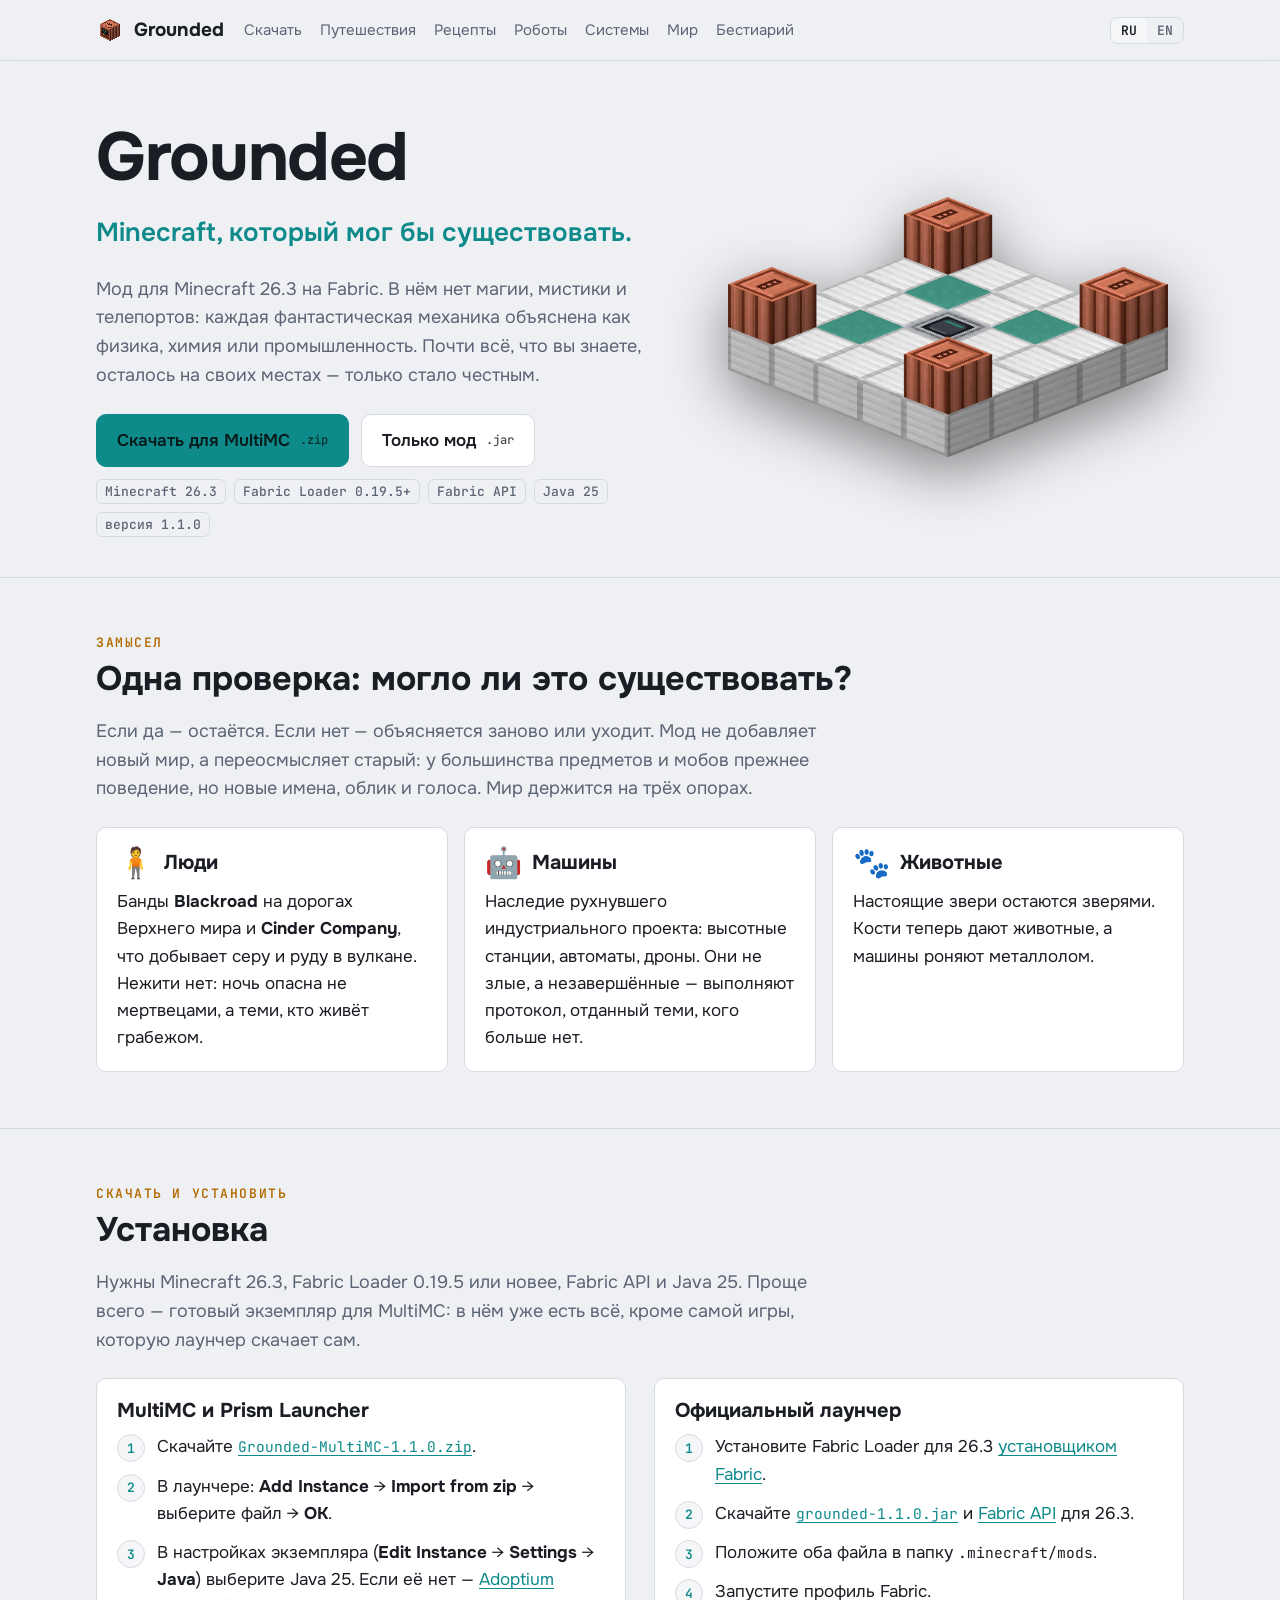
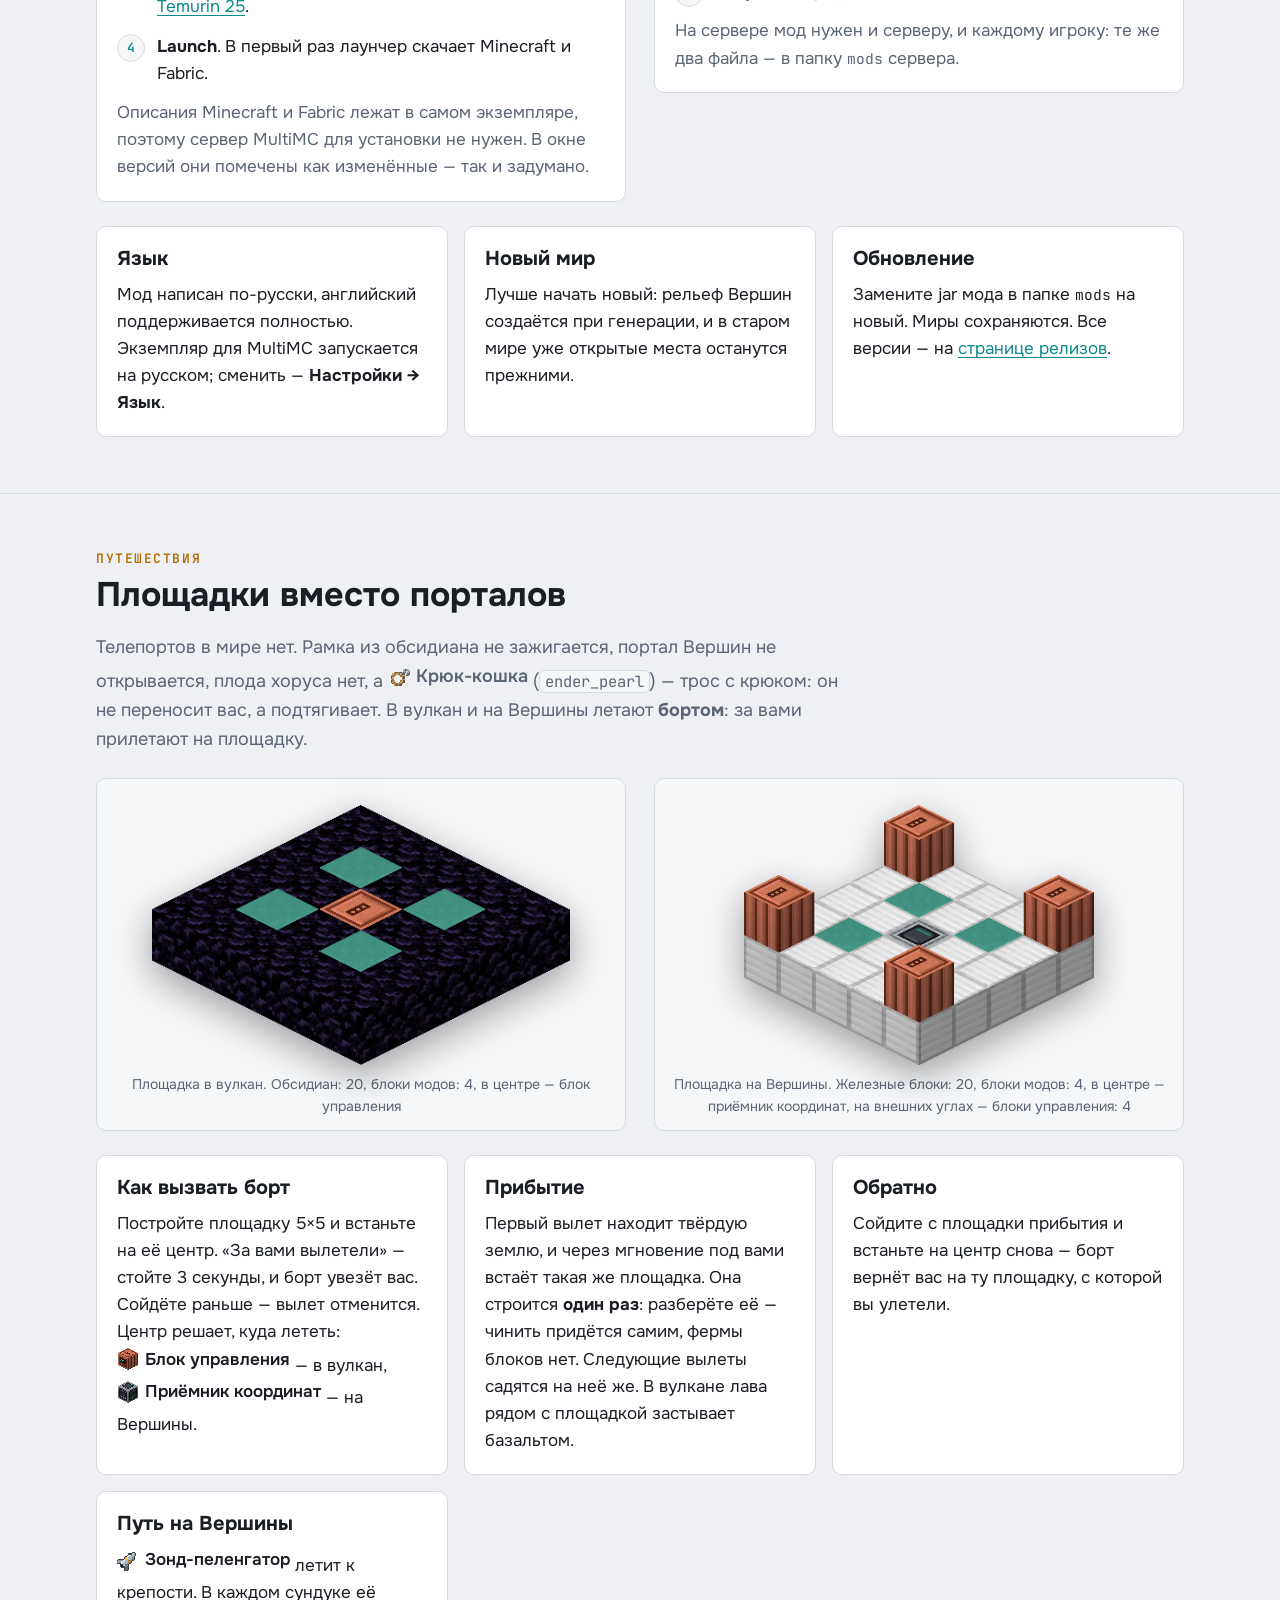
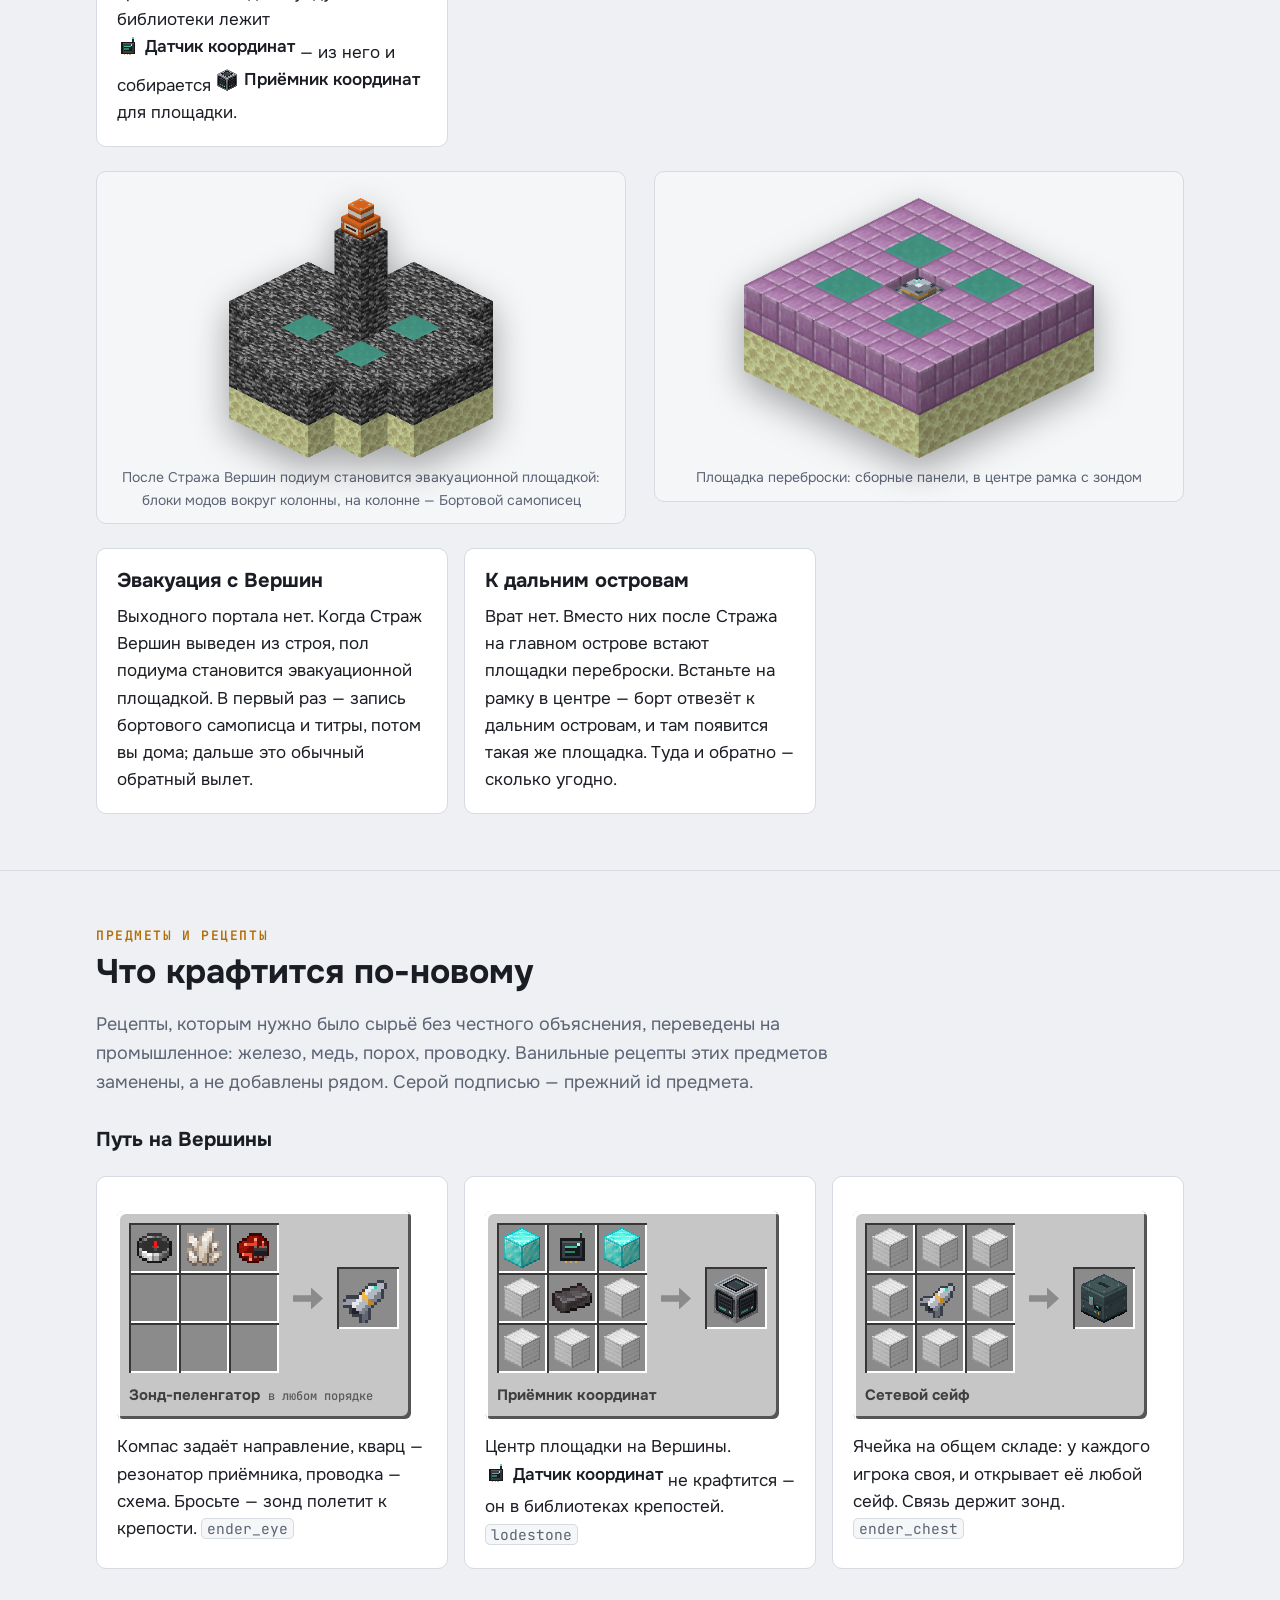
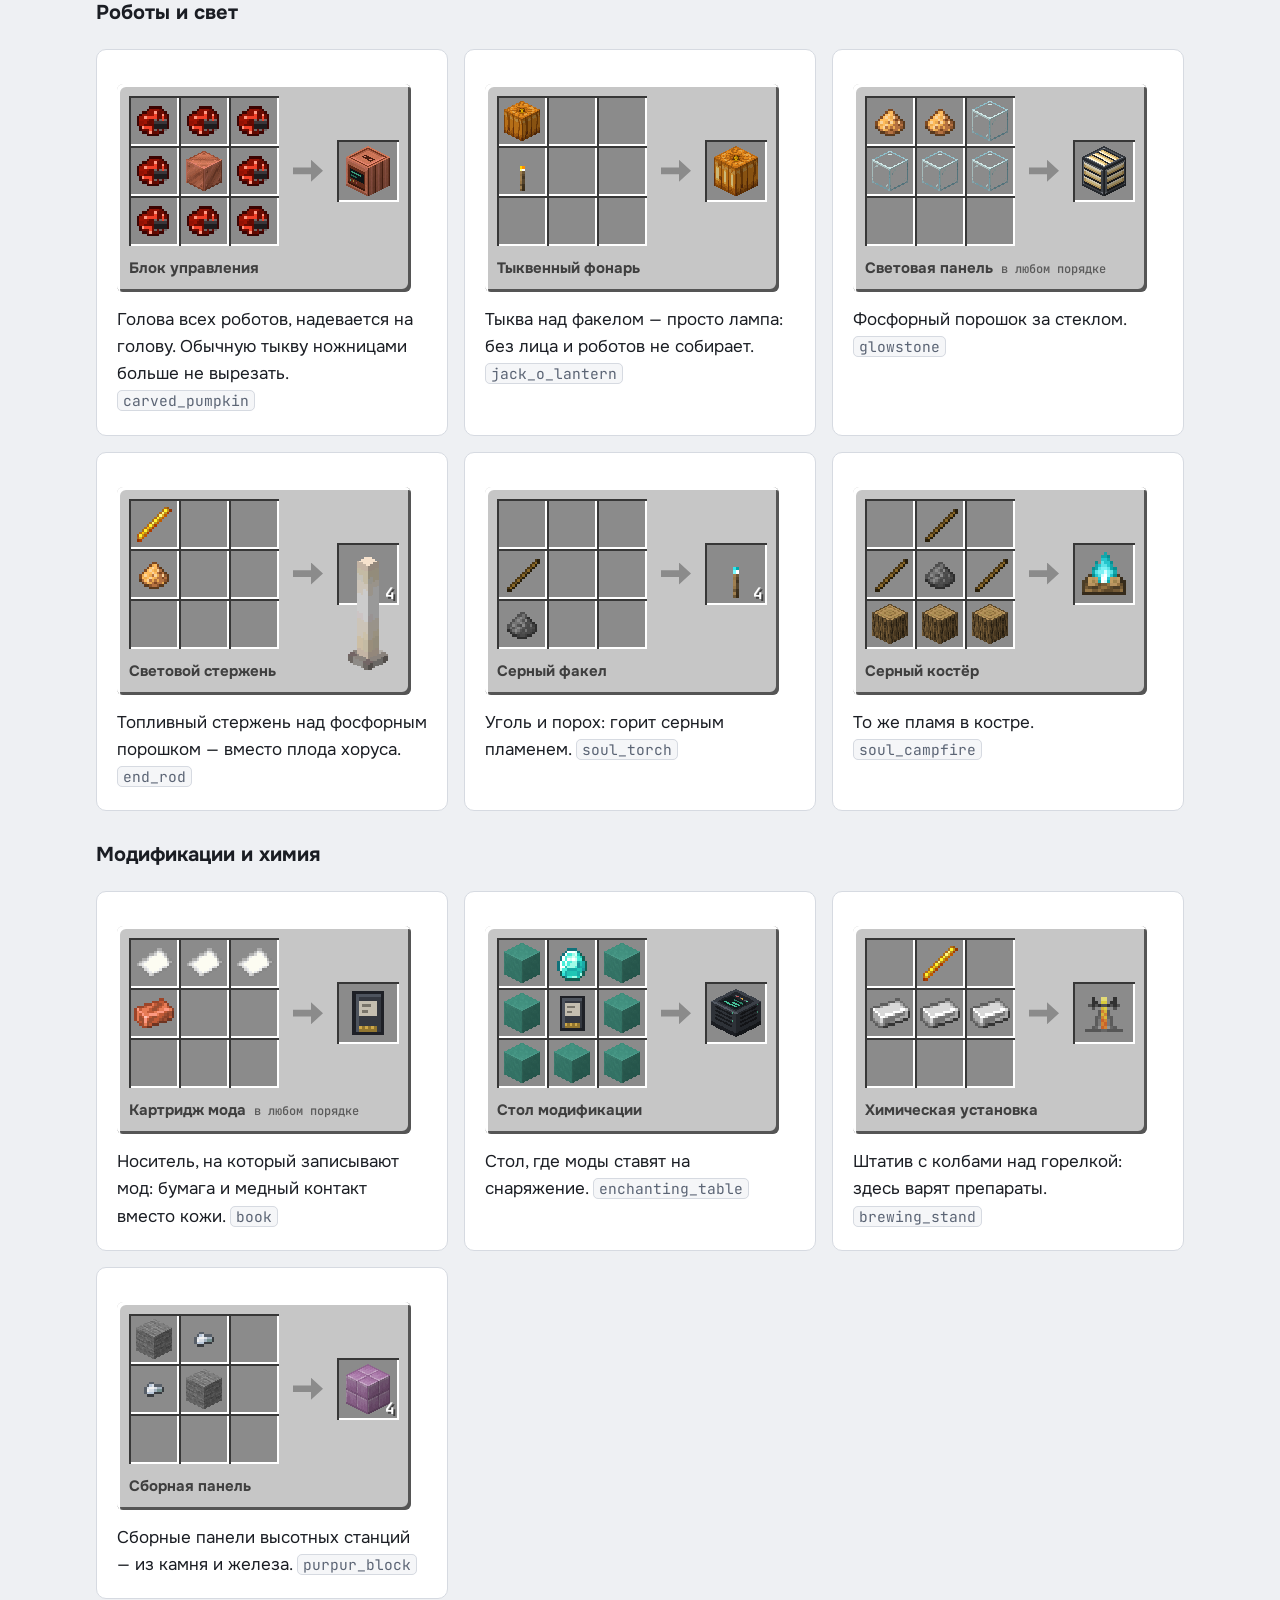
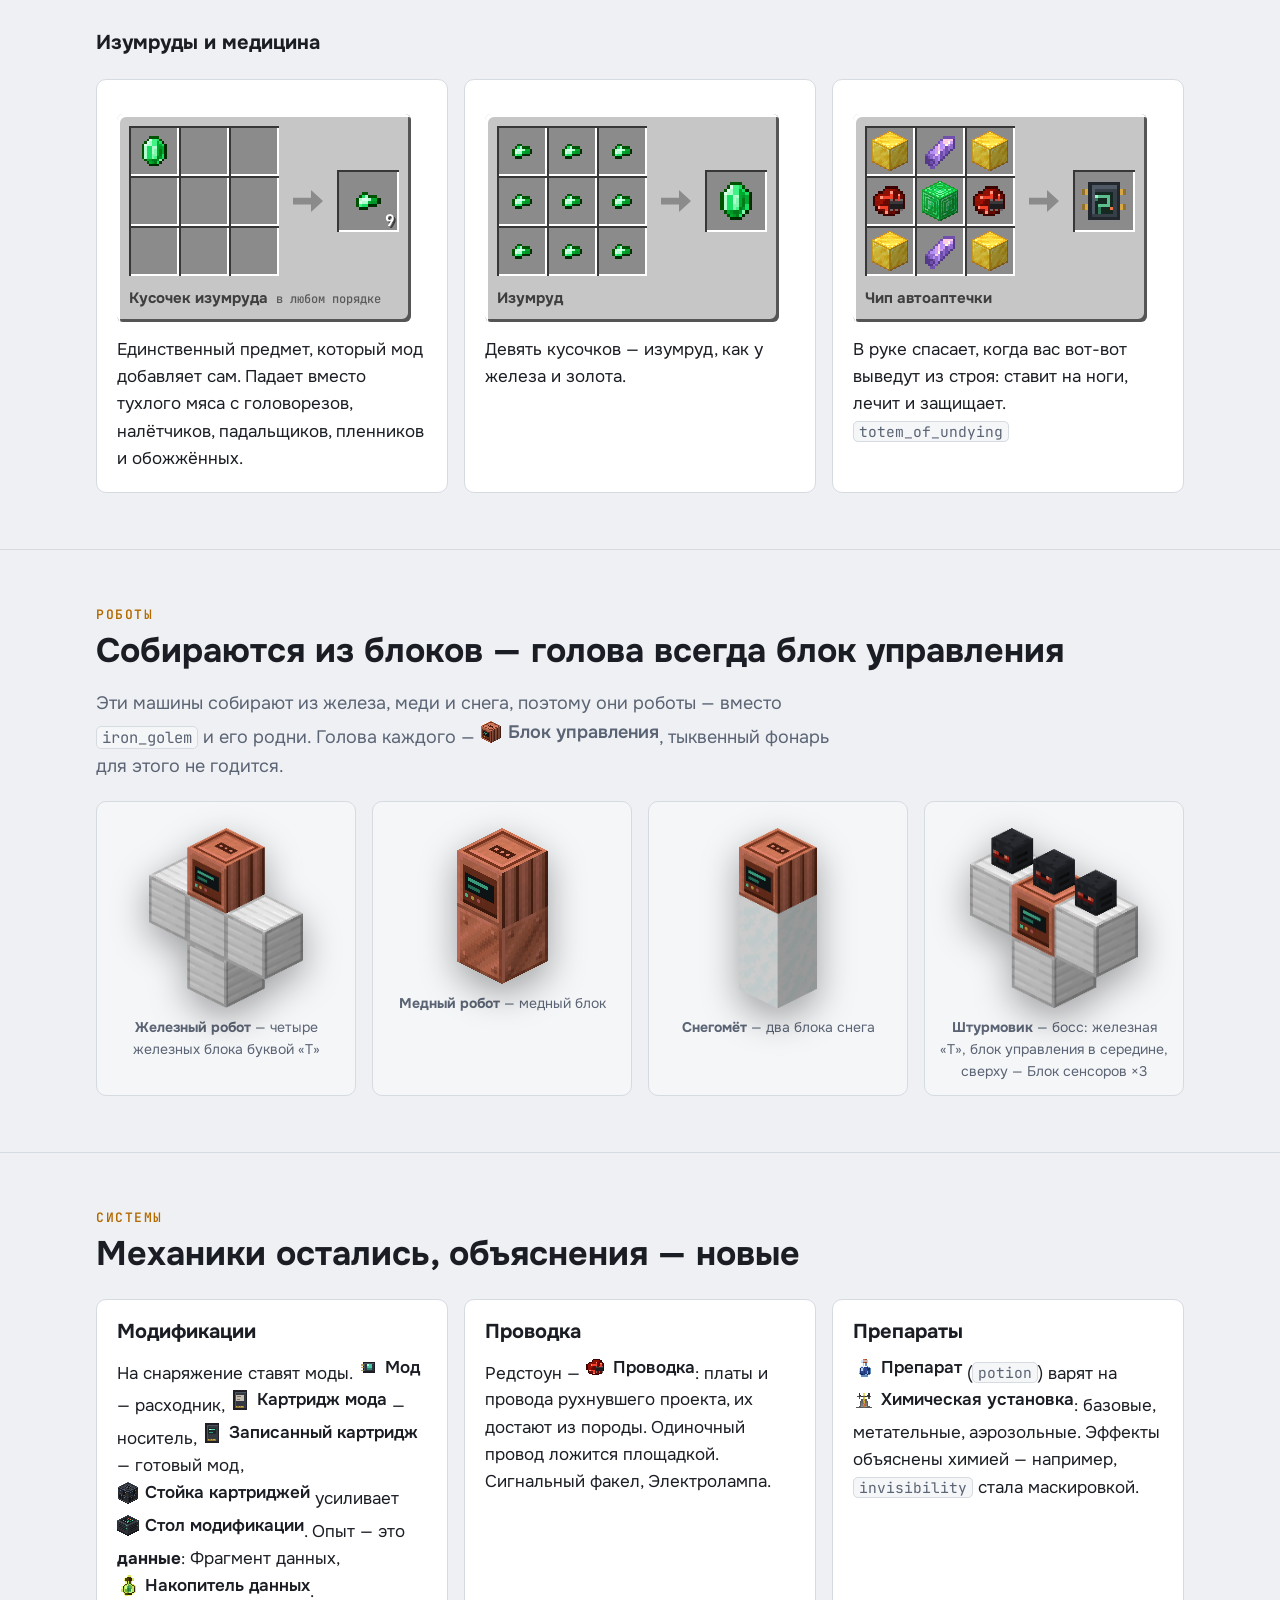
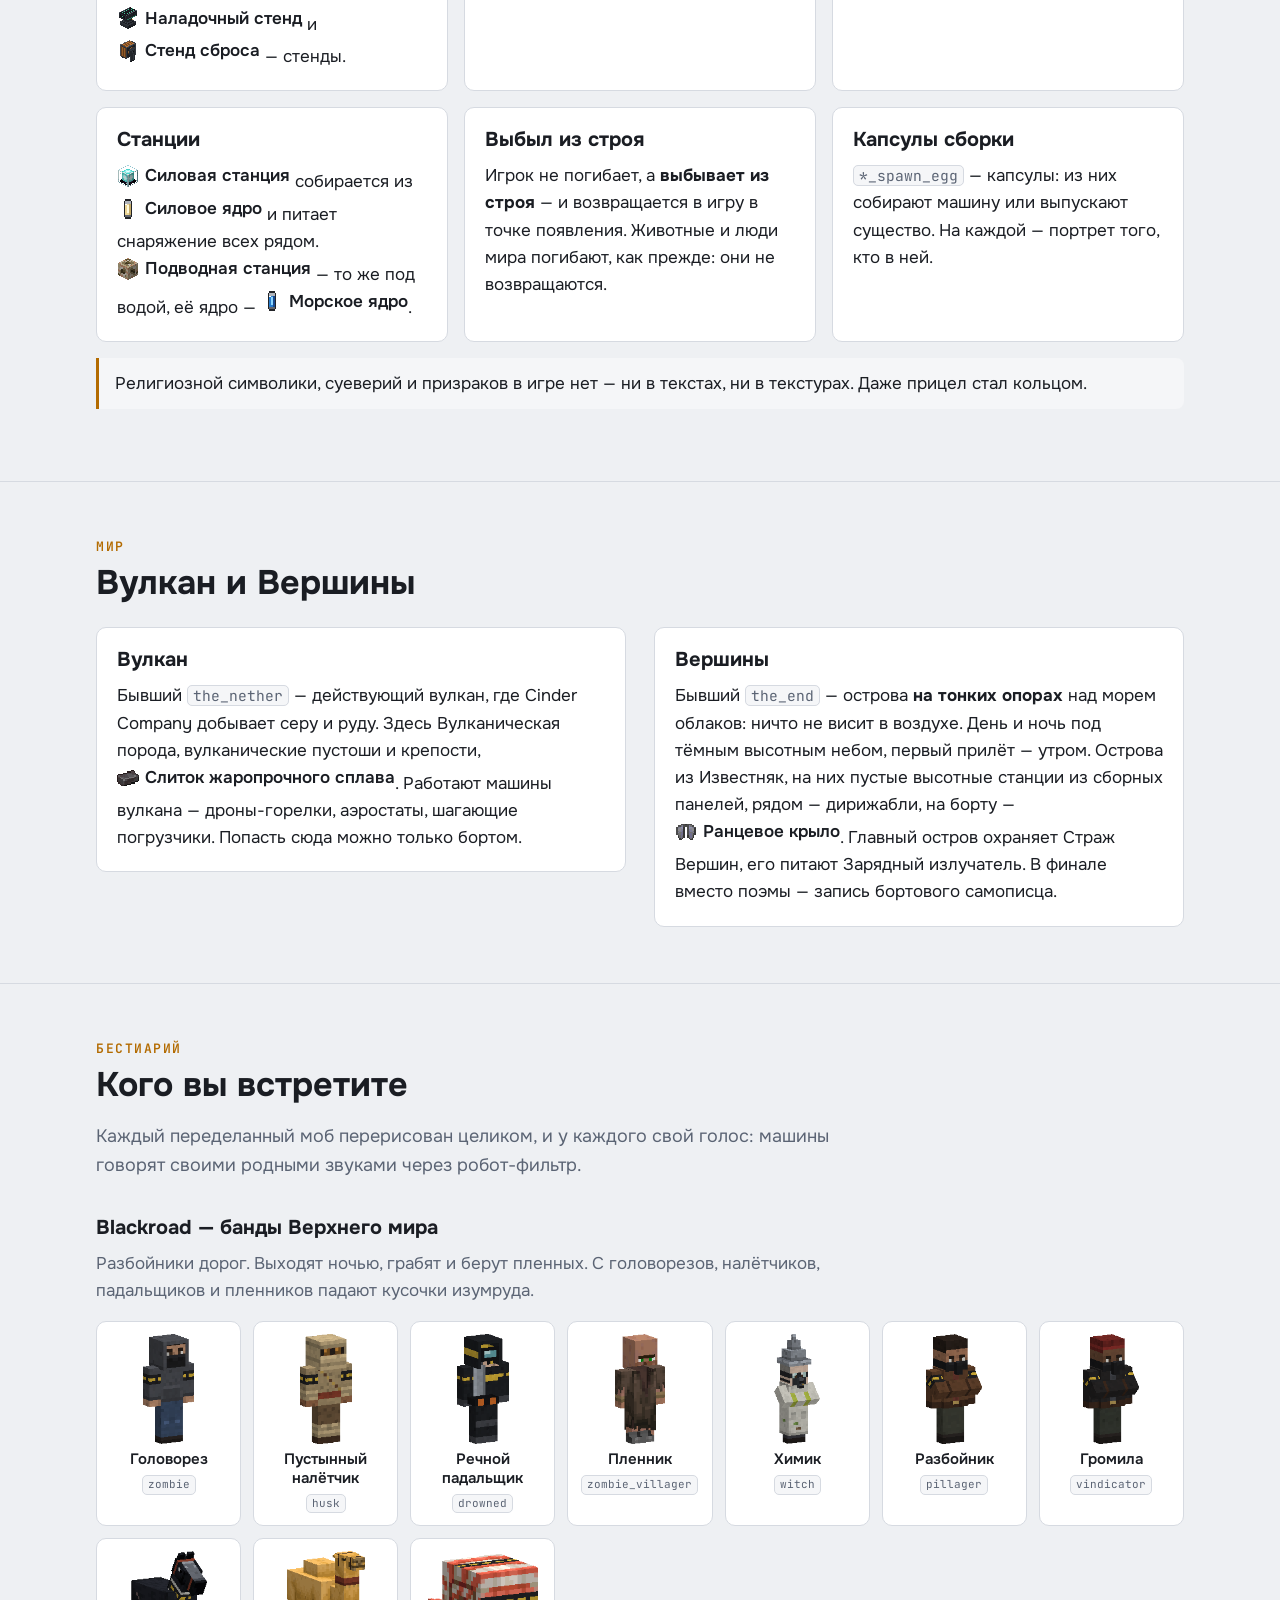
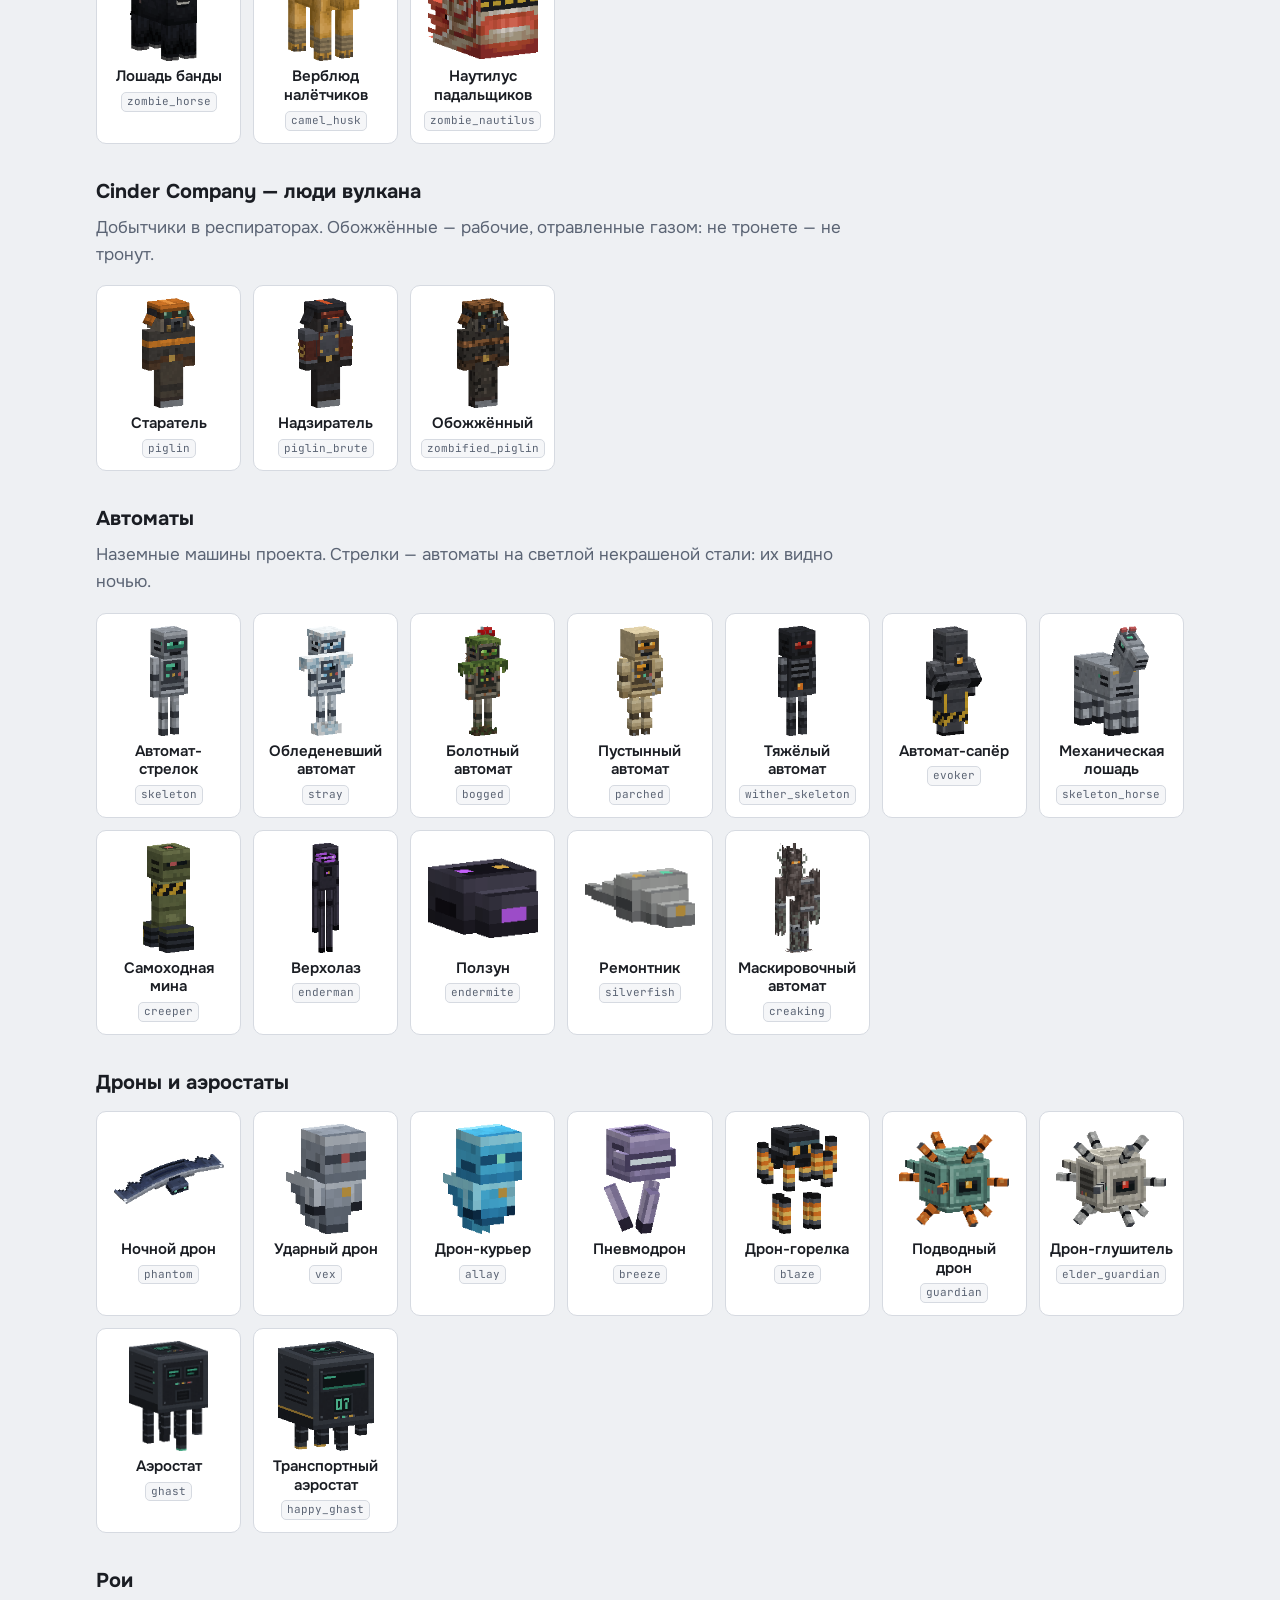
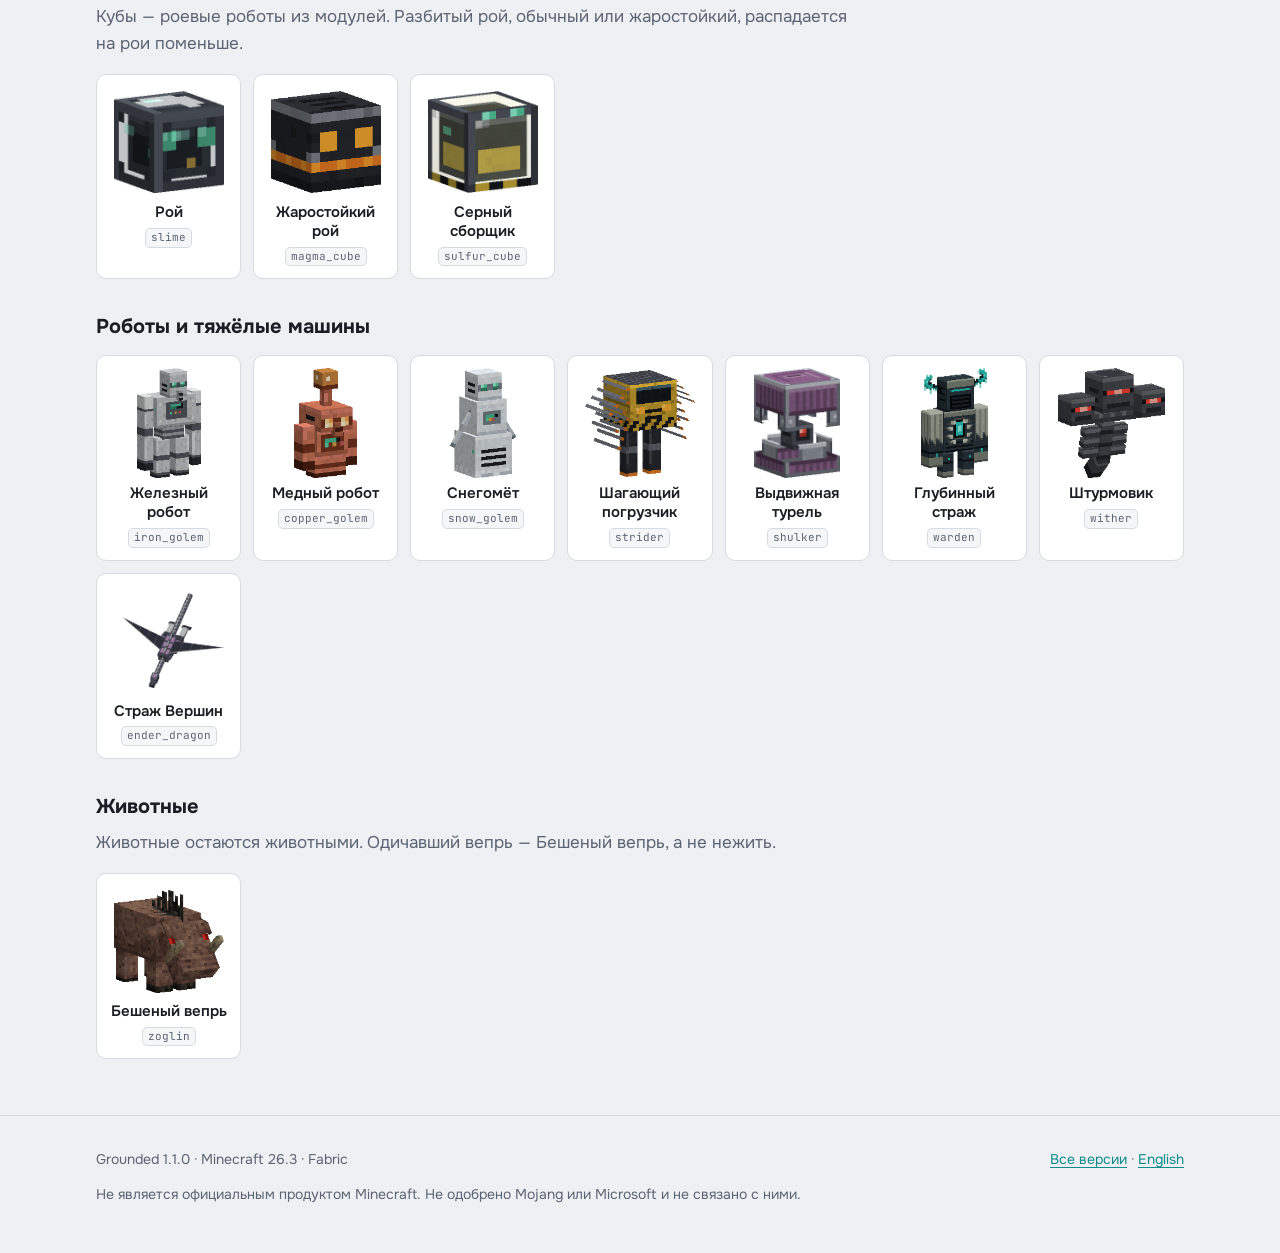
==== commit 31ab7205: "Site for Grounded 1.1.0 Co-Authored-By: Claude Opus 5.5 <noreply@anthropic.com>" ====
--- a/index.html
+++ b/index.html
@@ -41,12 +41,12 @@
       фантастическая механика объяснена как физика, химия или промышленность. Почти всё, что вы знаете,
       осталось на своих местах — только стало честным.</p>
       <div class="buttons">
-        <a class="btn primary" href="https://github.com/Baudi2/grounded/releases/download/v1.0.0/Grounded-MultiMC-1.0.0.zip">Скачать для MultiMC <small>.zip</small></a>
-        <a class="btn" href="https://github.com/Baudi2/grounded/releases/download/v1.0.0/grounded-1.0.0.jar">Только мод <small>.jar</small></a>
+        <a class="btn primary" href="https://github.com/Baudi2/grounded/releases/download/v1.1.0/Grounded-MultiMC-1.1.0.zip">Скачать для MultiMC <small>.zip</small></a>
+        <a class="btn" href="https://github.com/Baudi2/grounded/releases/download/v1.1.0/grounded-1.1.0.jar">Только мод <small>.jar</small></a>
       </div>
       <ul class="reqs">
         <li>Minecraft 26.3</li><li>Fabric Loader 0.19.5+</li><li>Fabric API</li><li>Java 25</li>
-        <li>версия 1.0.0</li>
+        <li>версия 1.1.0</li>
       </ul>
     </div>
     <figure><img class="scene" src="assets/scenes/pad_summits.png" alt="Площадка на Вершины: железо, приёмник координат в центре, блоки управления на углах" loading="lazy"></figure>
@@ -91,7 +91,7 @@
       <div class="card">
         <h3>MultiMC и Prism Launcher</h3>
         <ol class="steps">
-          <li>Скачайте <a href="https://github.com/Baudi2/grounded/releases/download/v1.0.0/Grounded-MultiMC-1.0.0.zip"><code>Grounded-MultiMC-1.0.0.zip</code></a>.</li>
+          <li>Скачайте <a href="https://github.com/Baudi2/grounded/releases/download/v1.1.0/Grounded-MultiMC-1.1.0.zip"><code>Grounded-MultiMC-1.1.0.zip</code></a>.</li>
           <li>В лаунчере: <b>Add Instance</b> → <b>Import from zip</b> → выберите файл → <b>OK</b>.</li>
           <li>В настройках экземпляра (<b>Edit Instance</b> → <b>Settings</b> → <b>Java</b>) выберите
           Java 25. Если её нет — <a href="https://adoptium.net/">Adoptium Temurin 25</a>.</li>
@@ -105,7 +105,7 @@
         <ol class="steps">
           <li>Установите Fabric Loader для 26.3 <a href="https://fabricmc.net/use/installer/">установщиком
           Fabric</a>.</li>
-          <li>Скачайте <a href="https://github.com/Baudi2/grounded/releases/download/v1.0.0/grounded-1.0.0.jar"><code>grounded-1.0.0.jar</code></a> и
+          <li>Скачайте <a href="https://github.com/Baudi2/grounded/releases/download/v1.1.0/grounded-1.1.0.jar"><code>grounded-1.1.0.jar</code></a> и
           <a href="https://modrinth.com/mod/fabric-api">Fabric API</a> для 26.3.</li>
           <li>Положите оба файла в папку <code>.minecraft/mods</code>.</li>
           <li>Запустите профиль Fabric.</li>
@@ -426,7 +426,7 @@
 
 <footer>
   <div class="wrap">
-    <span>Grounded 1.0.0 · Minecraft 26.3 · Fabric</span>
+    <span>Grounded 1.1.0 · Minecraft 26.3 · Fabric</span>
     <span><a href="https://github.com/Baudi2/grounded/releases">Все версии</a> · <a href="en/" hreflang="en">English</a></span>
     <span>Не является официальным продуктом Minecraft. Не одобрено Mojang или Microsoft и не связано с ними.</span>
   </div>
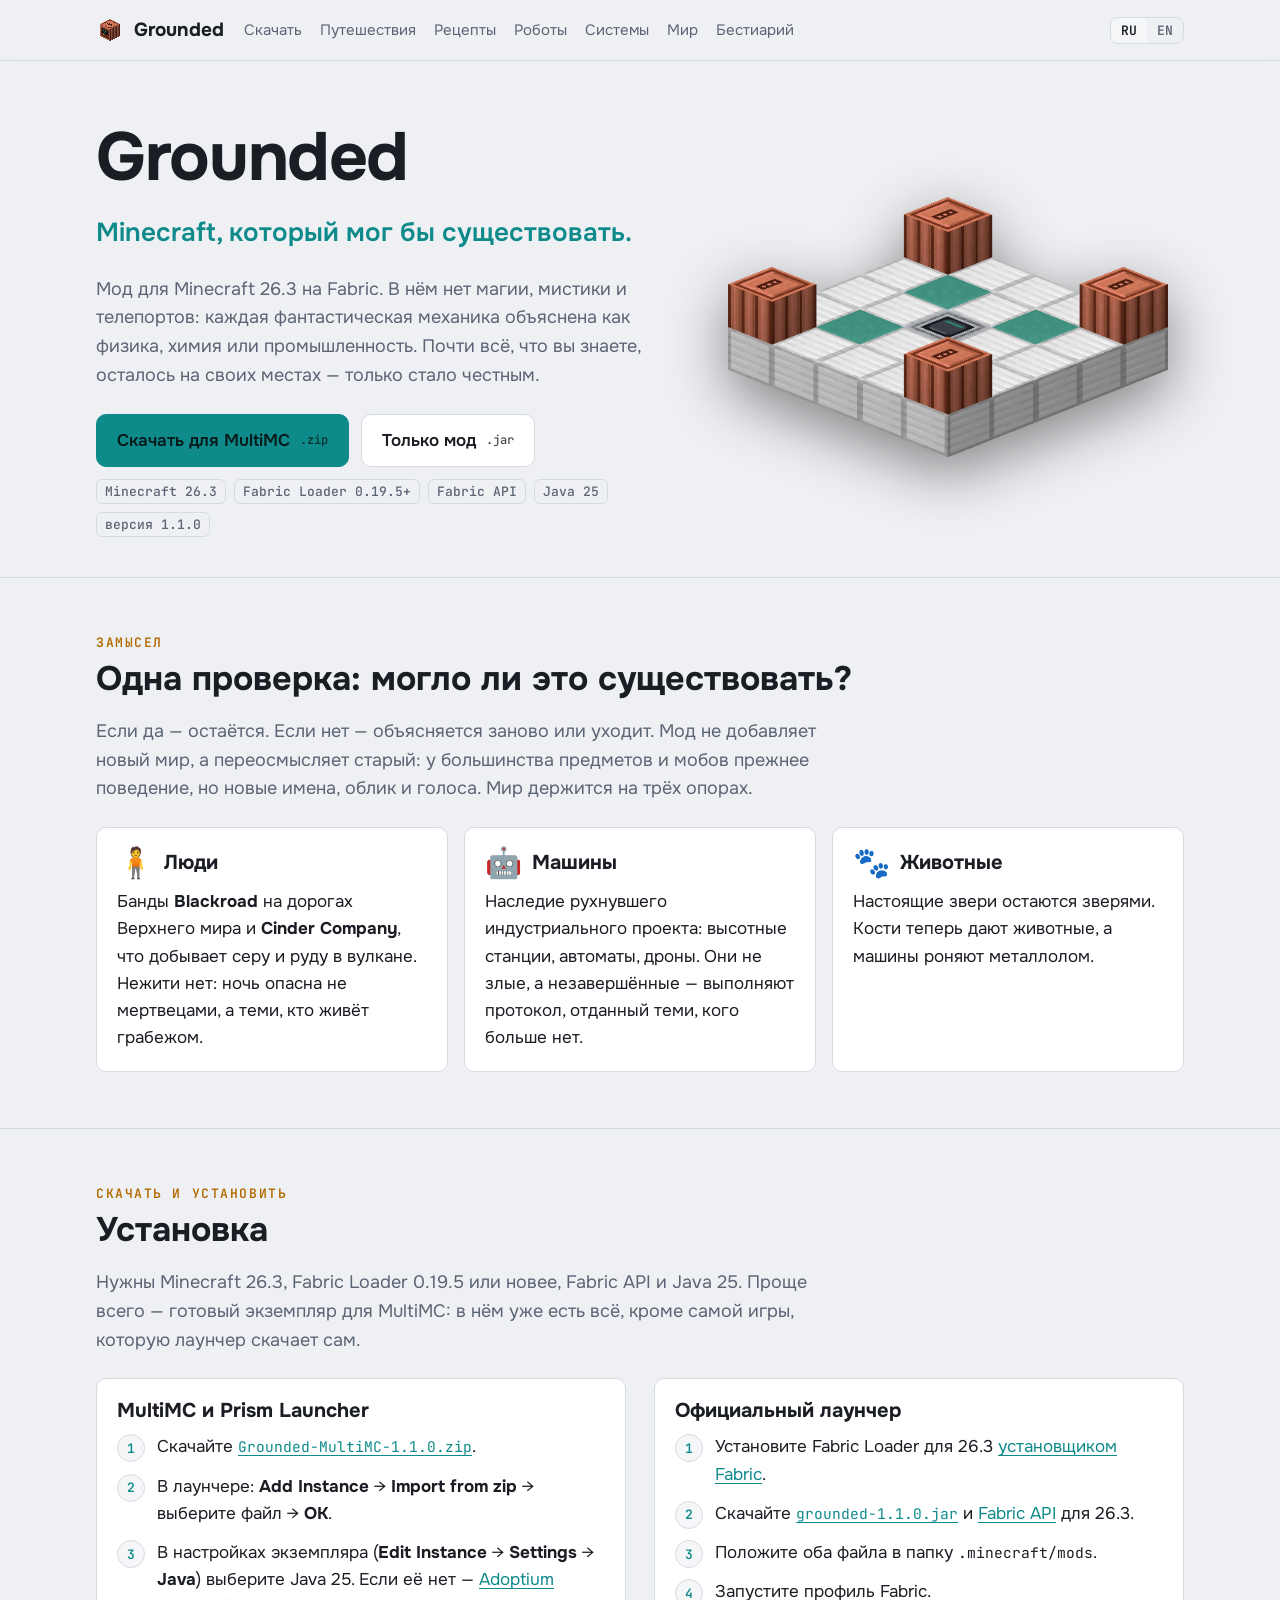
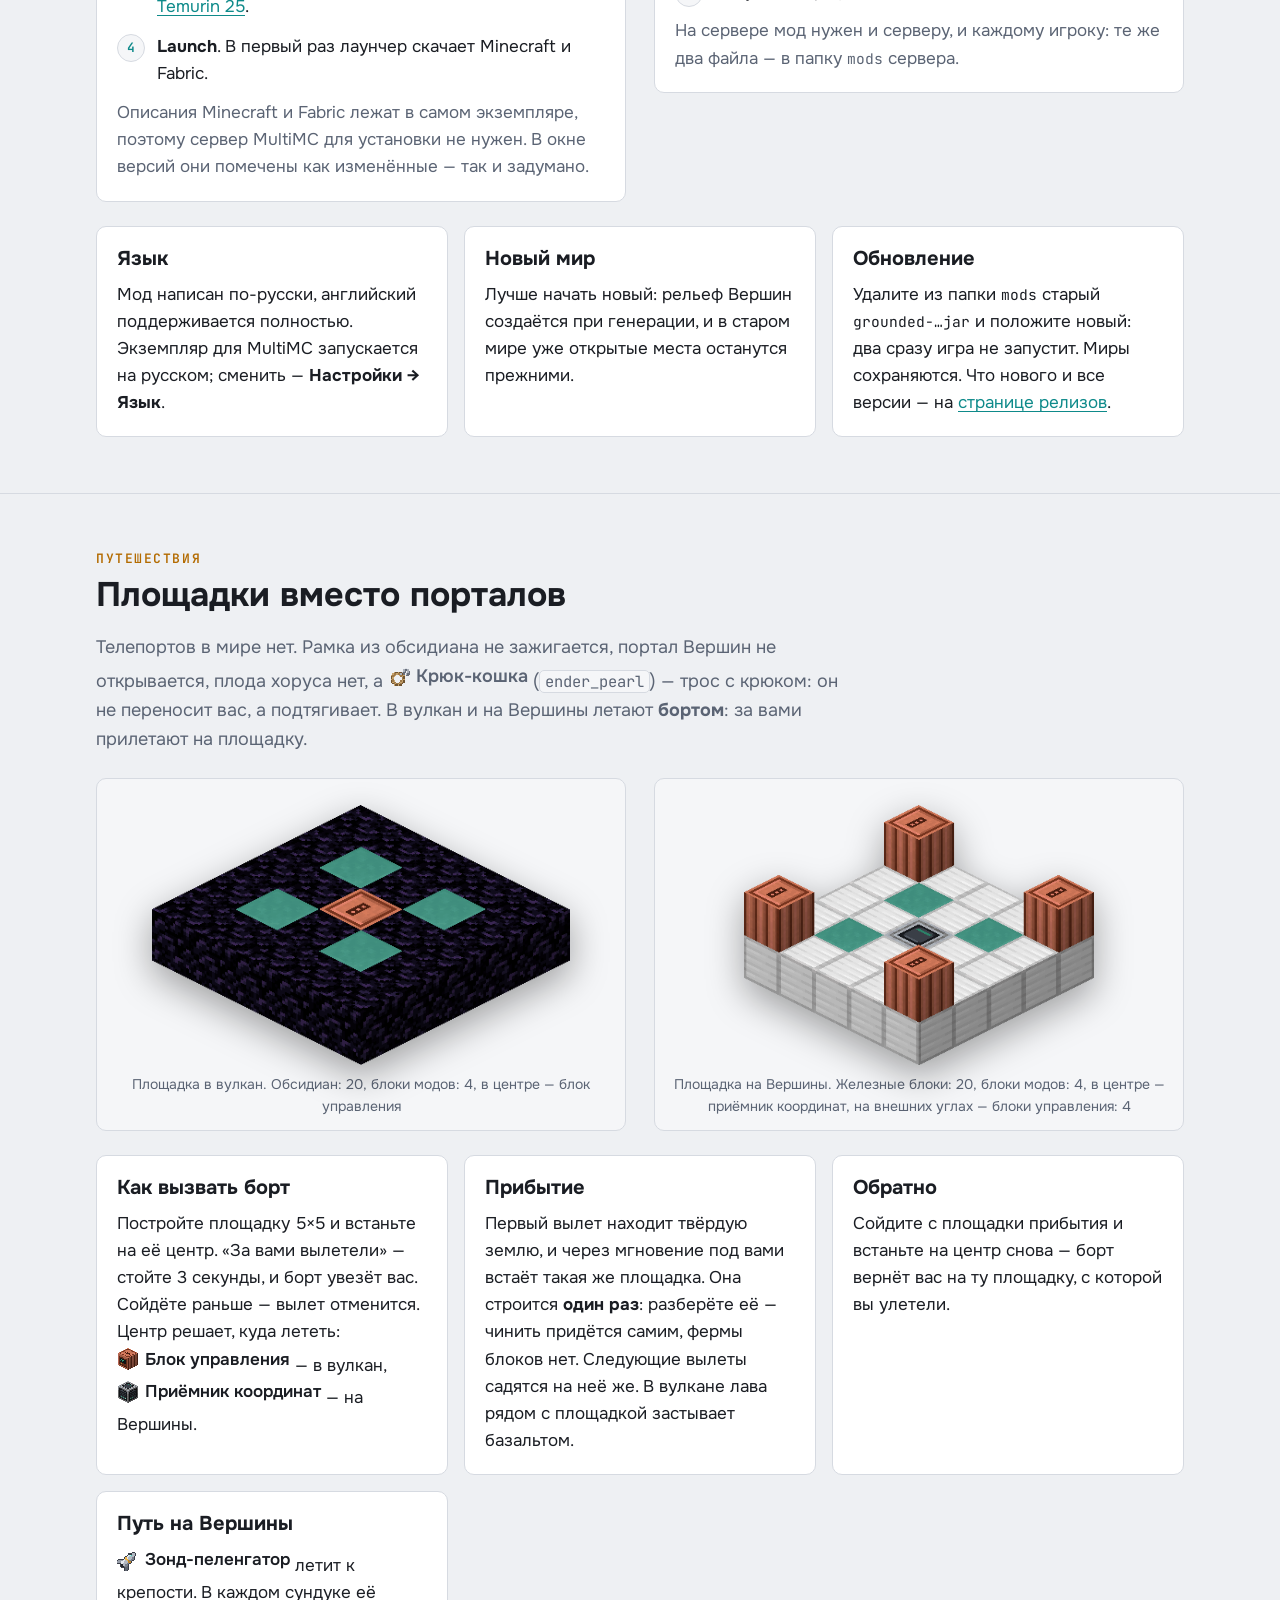
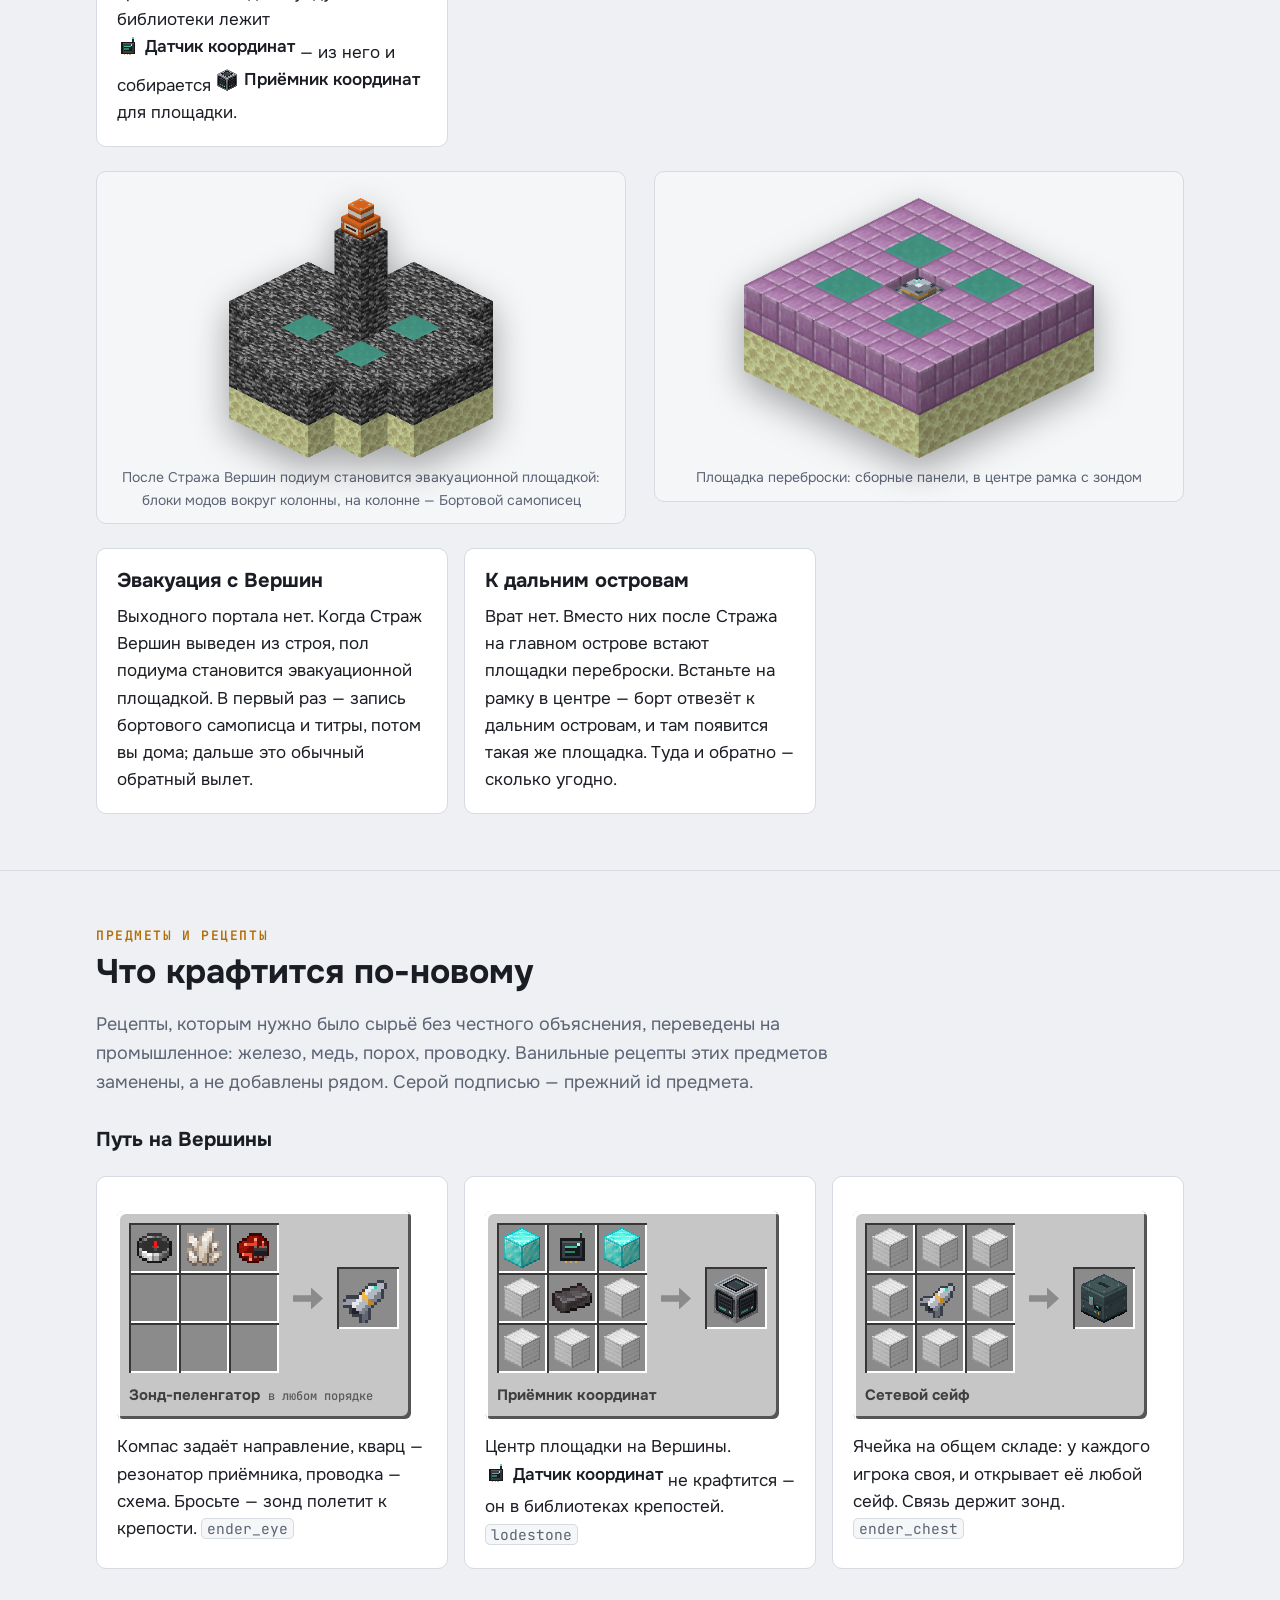
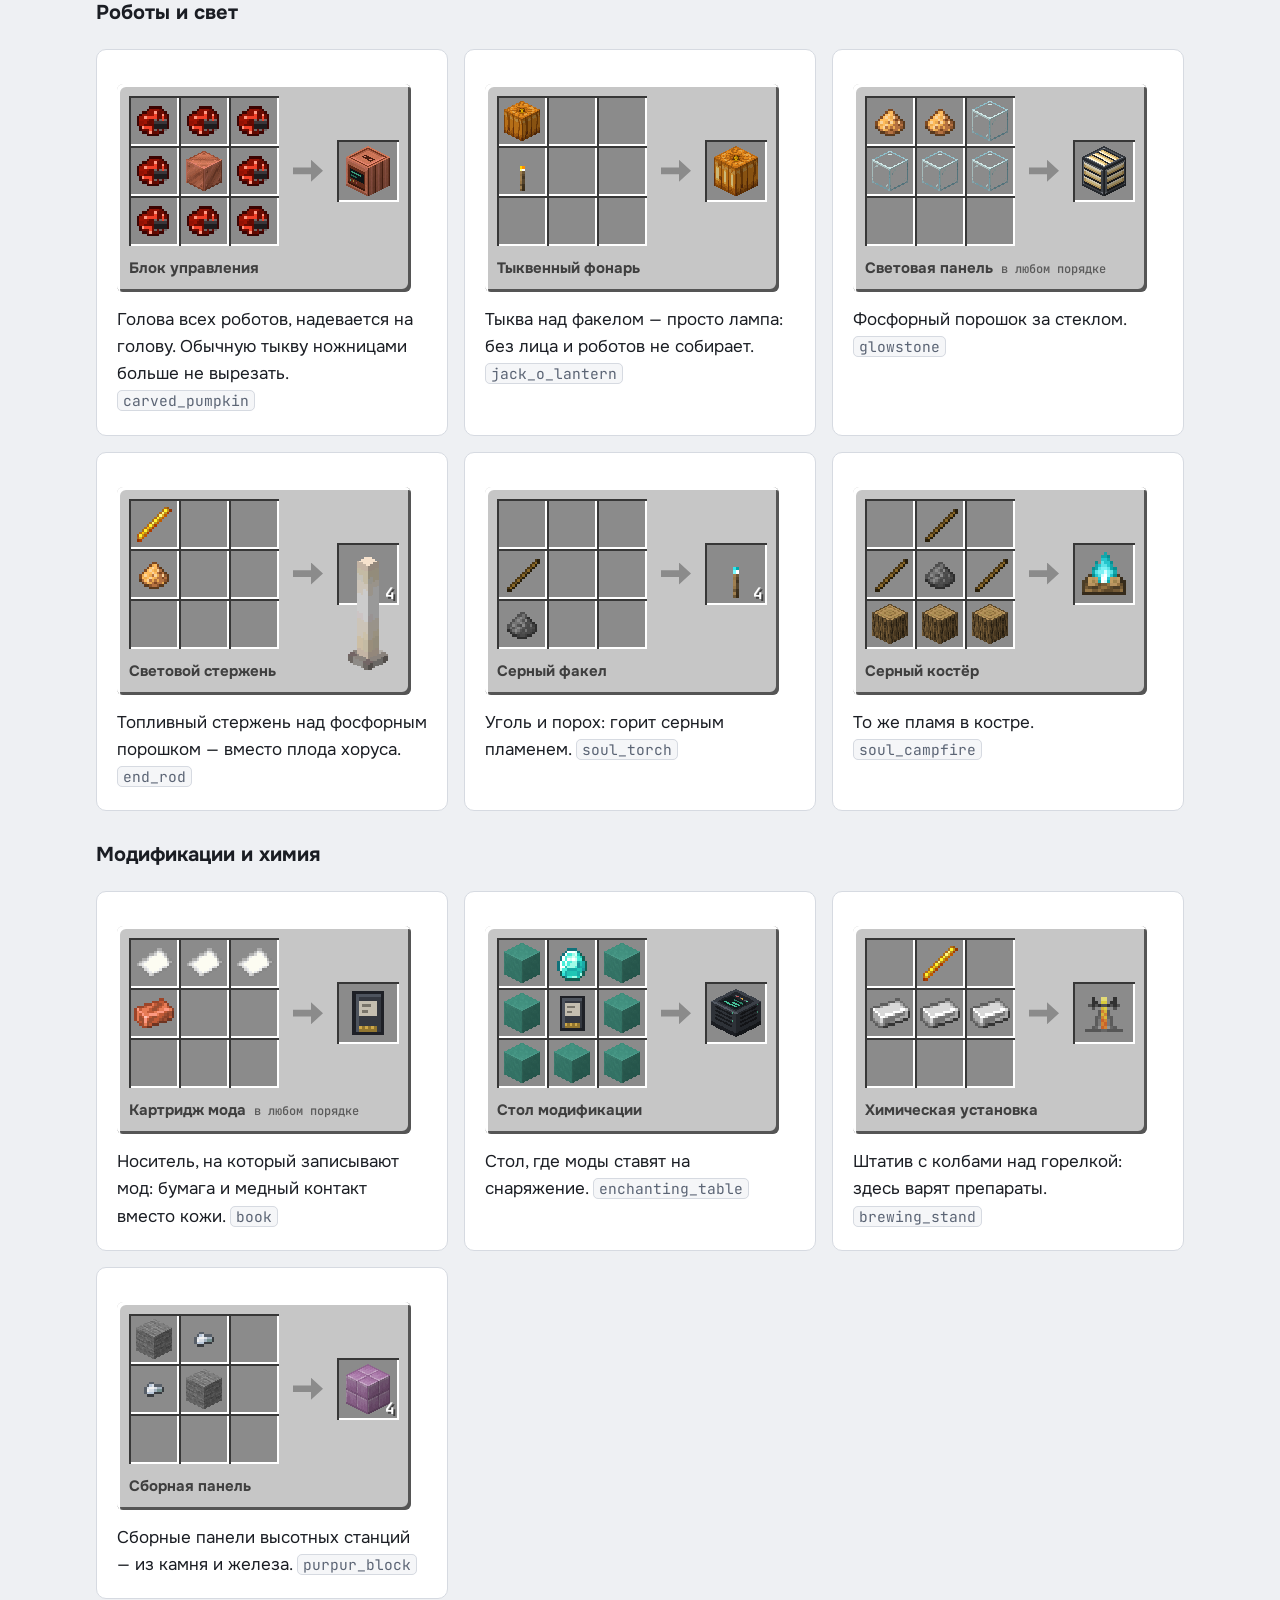
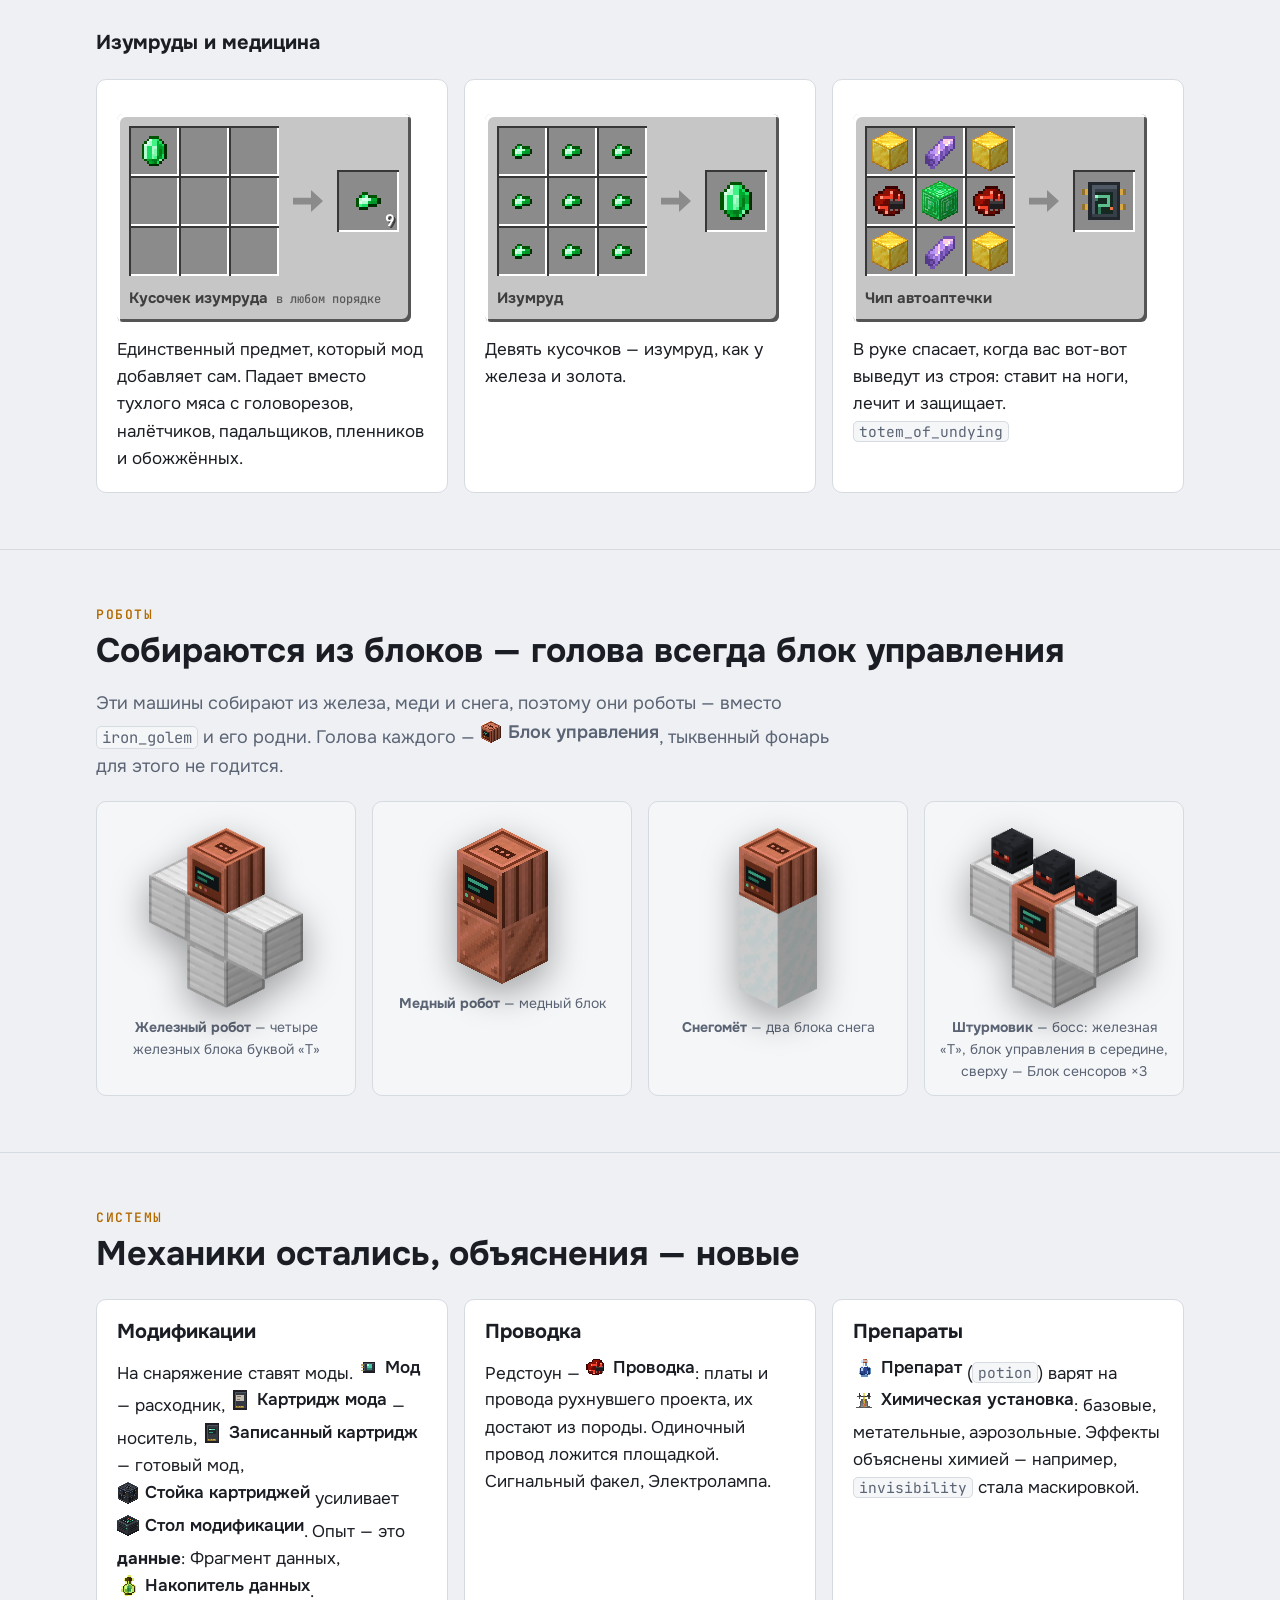
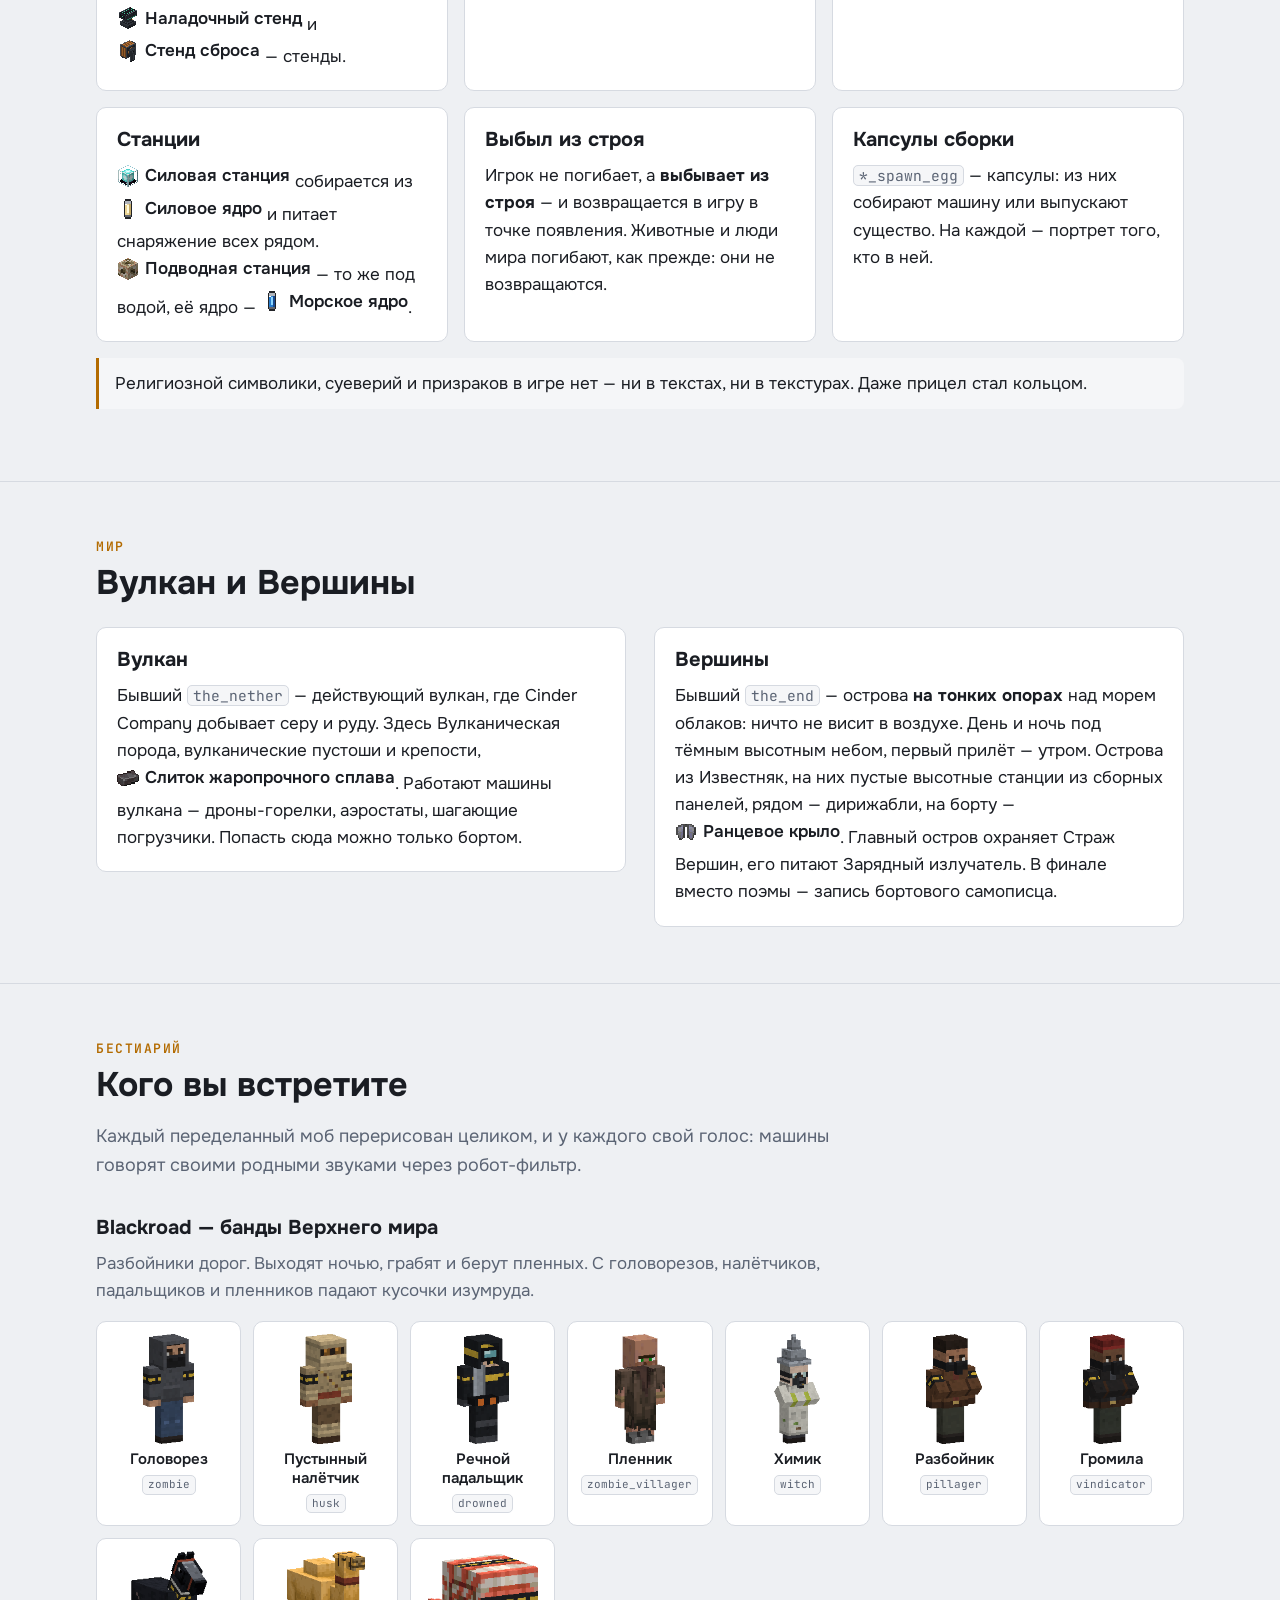
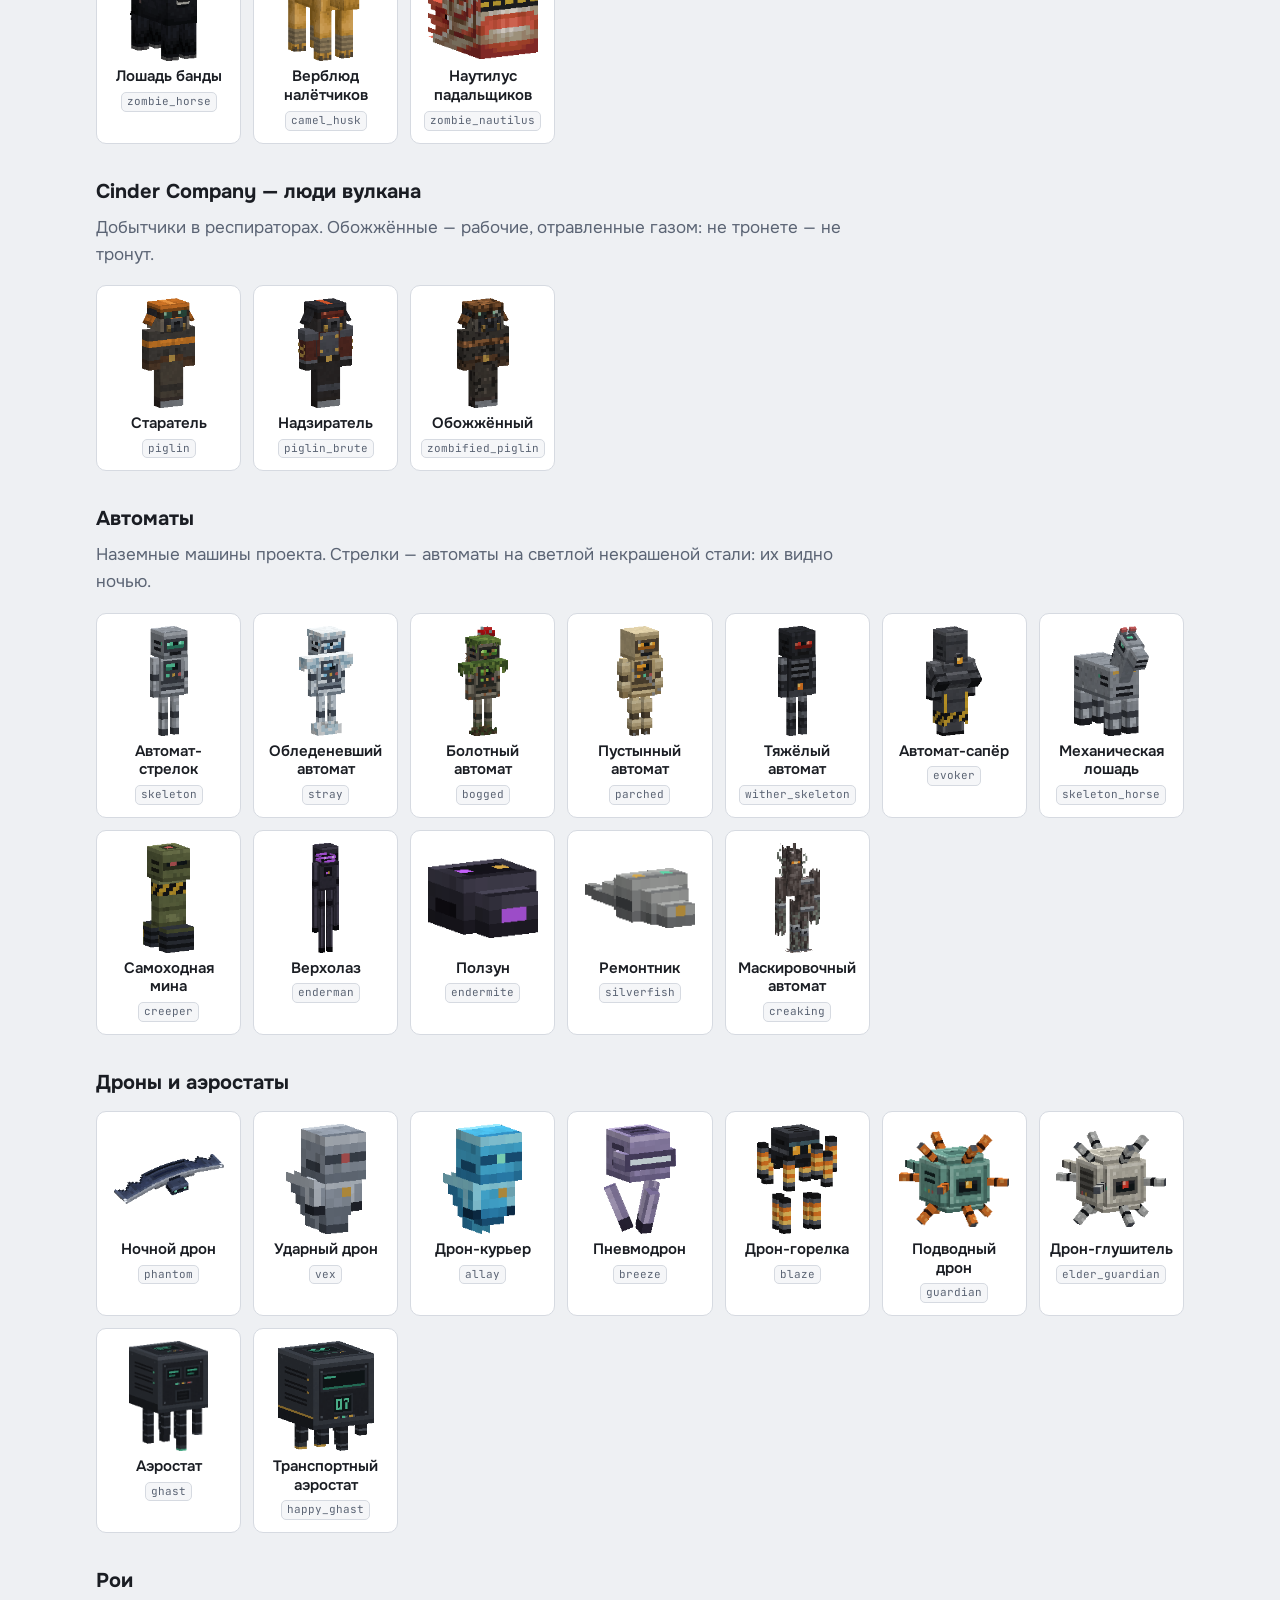
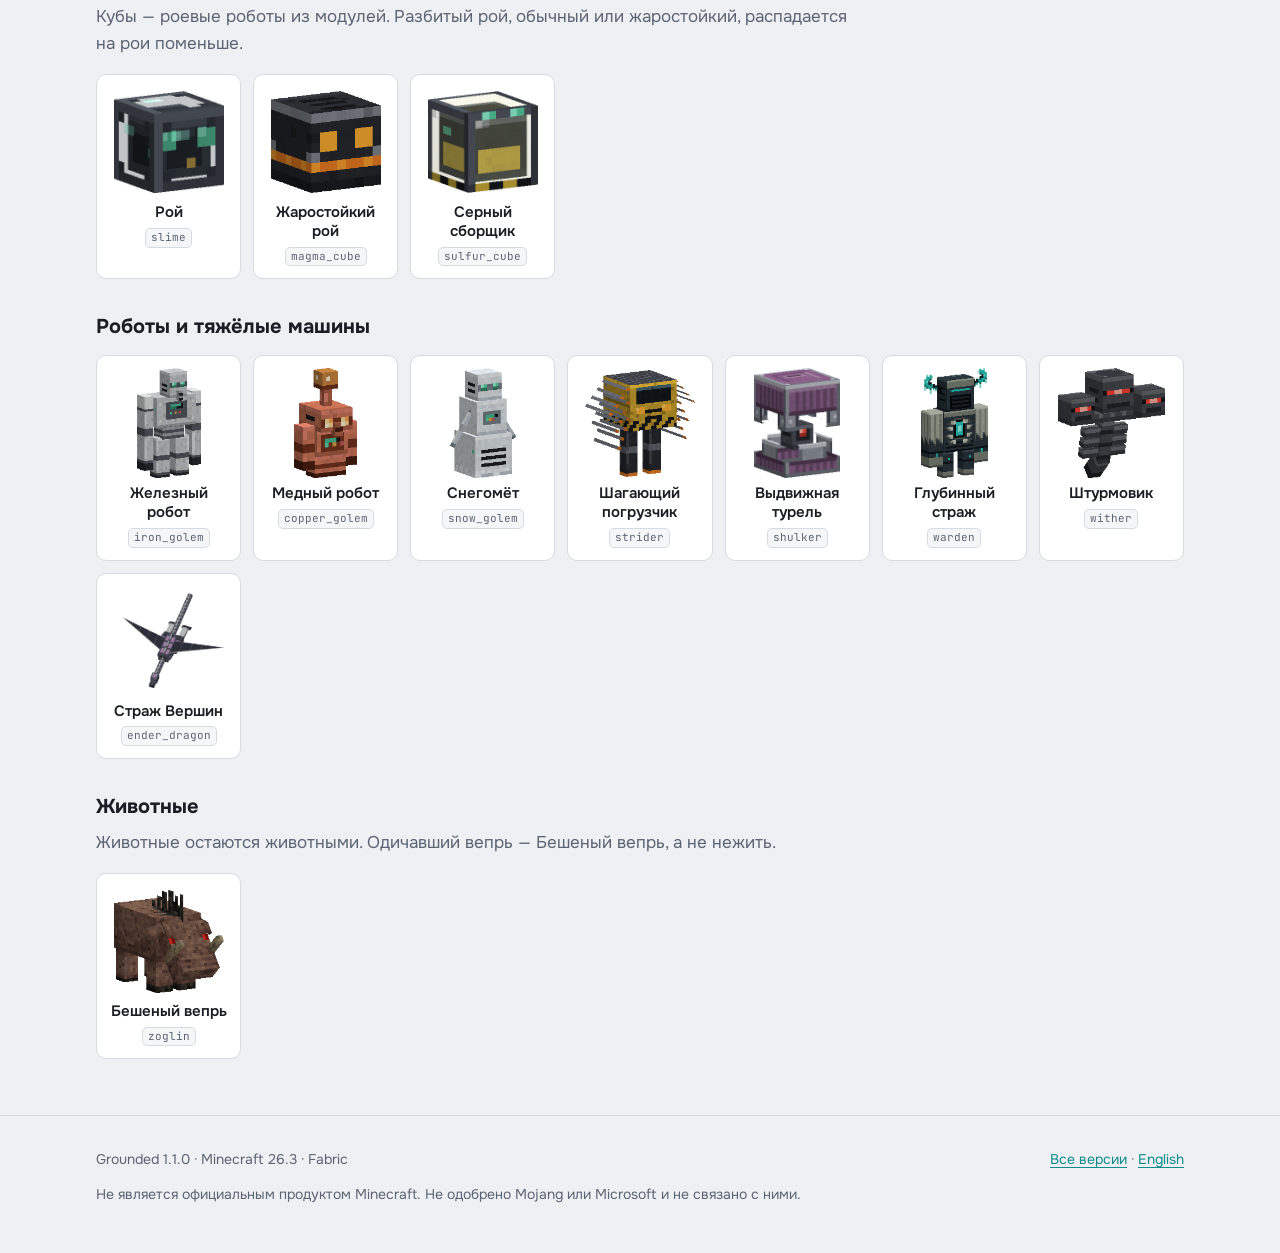
==== commit fe312fa2: "Site for Grounded 1.1.0 Co-Authored-By: Claude Opus 5.5 <noreply@anthropic.com>" ====
--- a/index.html
+++ b/index.html
@@ -120,8 +120,9 @@
       Экземпляр для MultiMC запускается на русском; сменить — <b>Настройки → Язык</b>.</p></div>
       <div class="card"><h3>Новый мир</h3><p>Лучше начать новый: рельеф Вершин создаётся при генерации, и в
       старом мире уже открытые места останутся прежними.</p></div>
-      <div class="card"><h3>Обновление</h3><p>Замените jar мода в папке <code>mods</code> на новый. Миры
-      сохраняются. Все версии — на <a href="https://github.com/Baudi2/grounded/releases">странице релизов</a>.</p></div>
+      <div class="card"><h3>Обновление</h3><p>Удалите из папки <code>mods</code> старый <code>grounded-…jar</code> и
+      положите новый: два сразу игра не запустит. Миры сохраняются. Что нового и все версии — на
+      <a href="https://github.com/Baudi2/grounded/releases">странице релизов</a>.</p></div>
     </div>
   </div>
 </section>
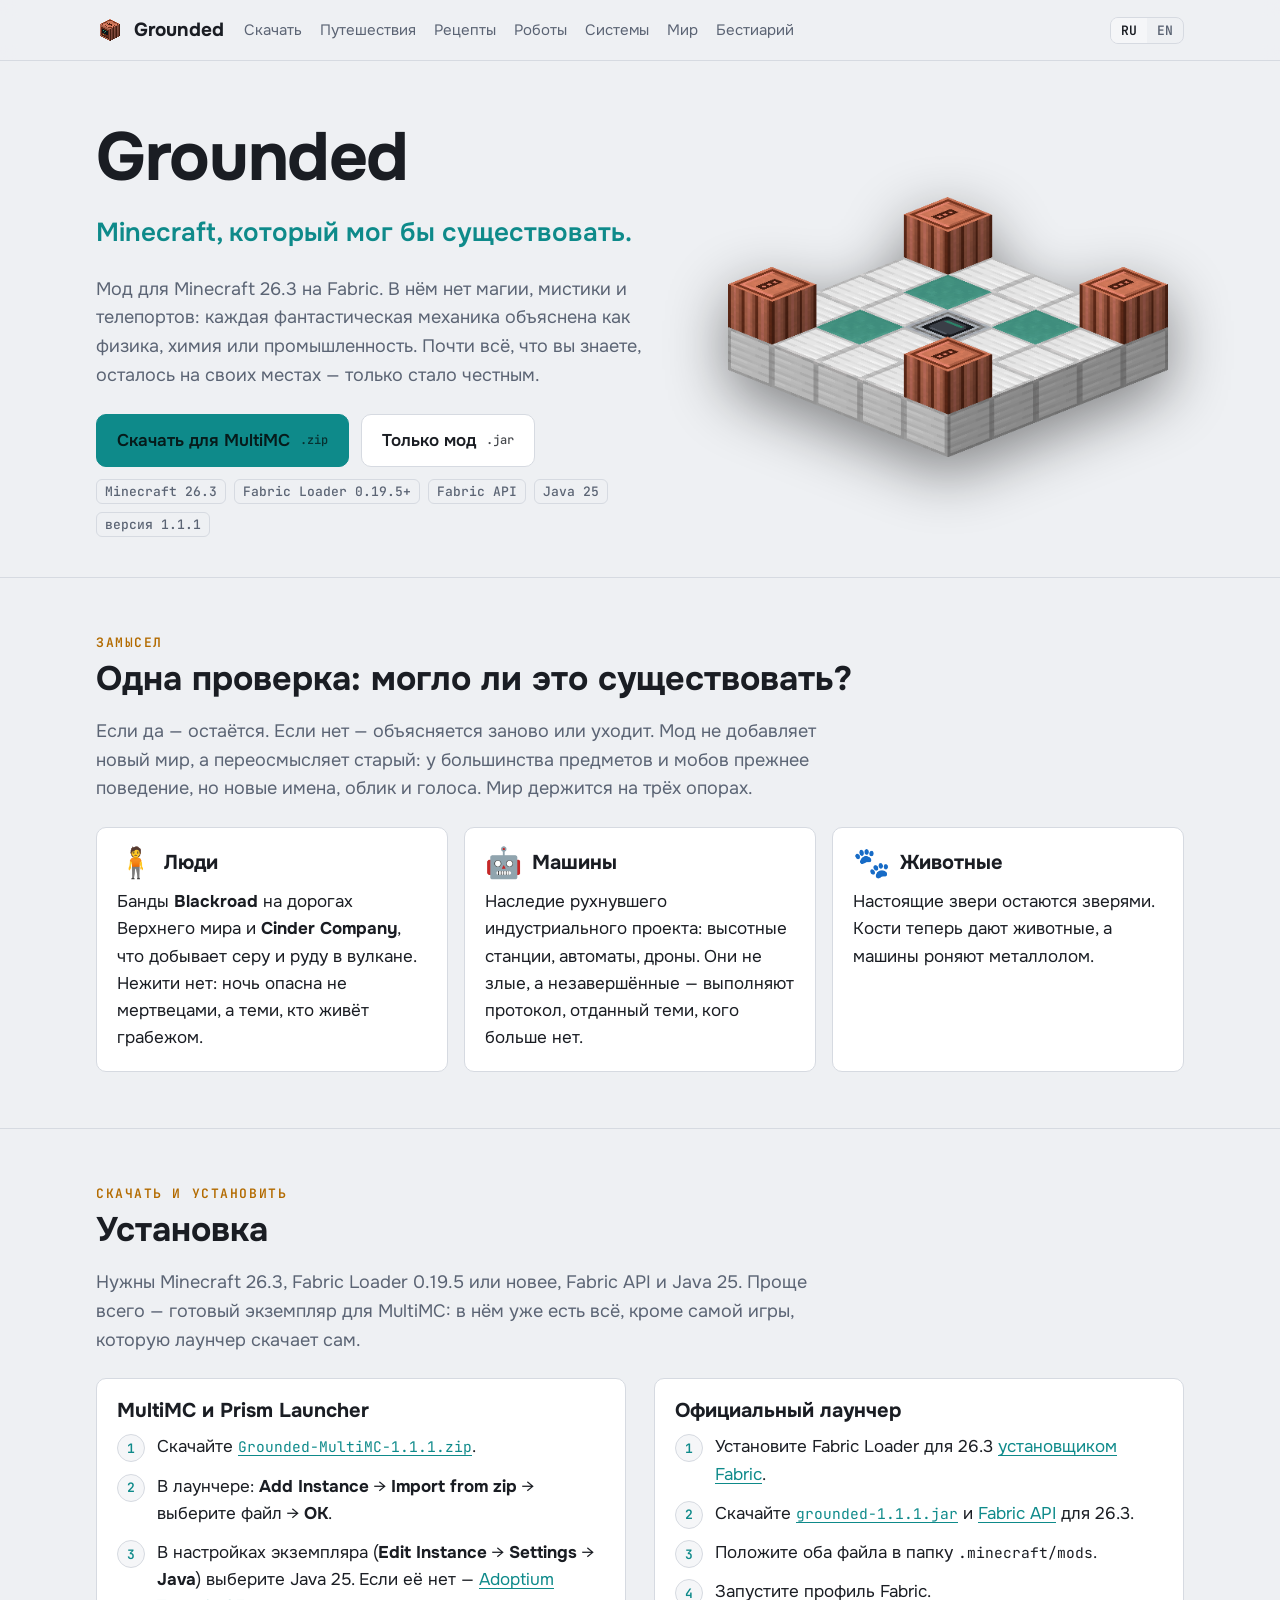
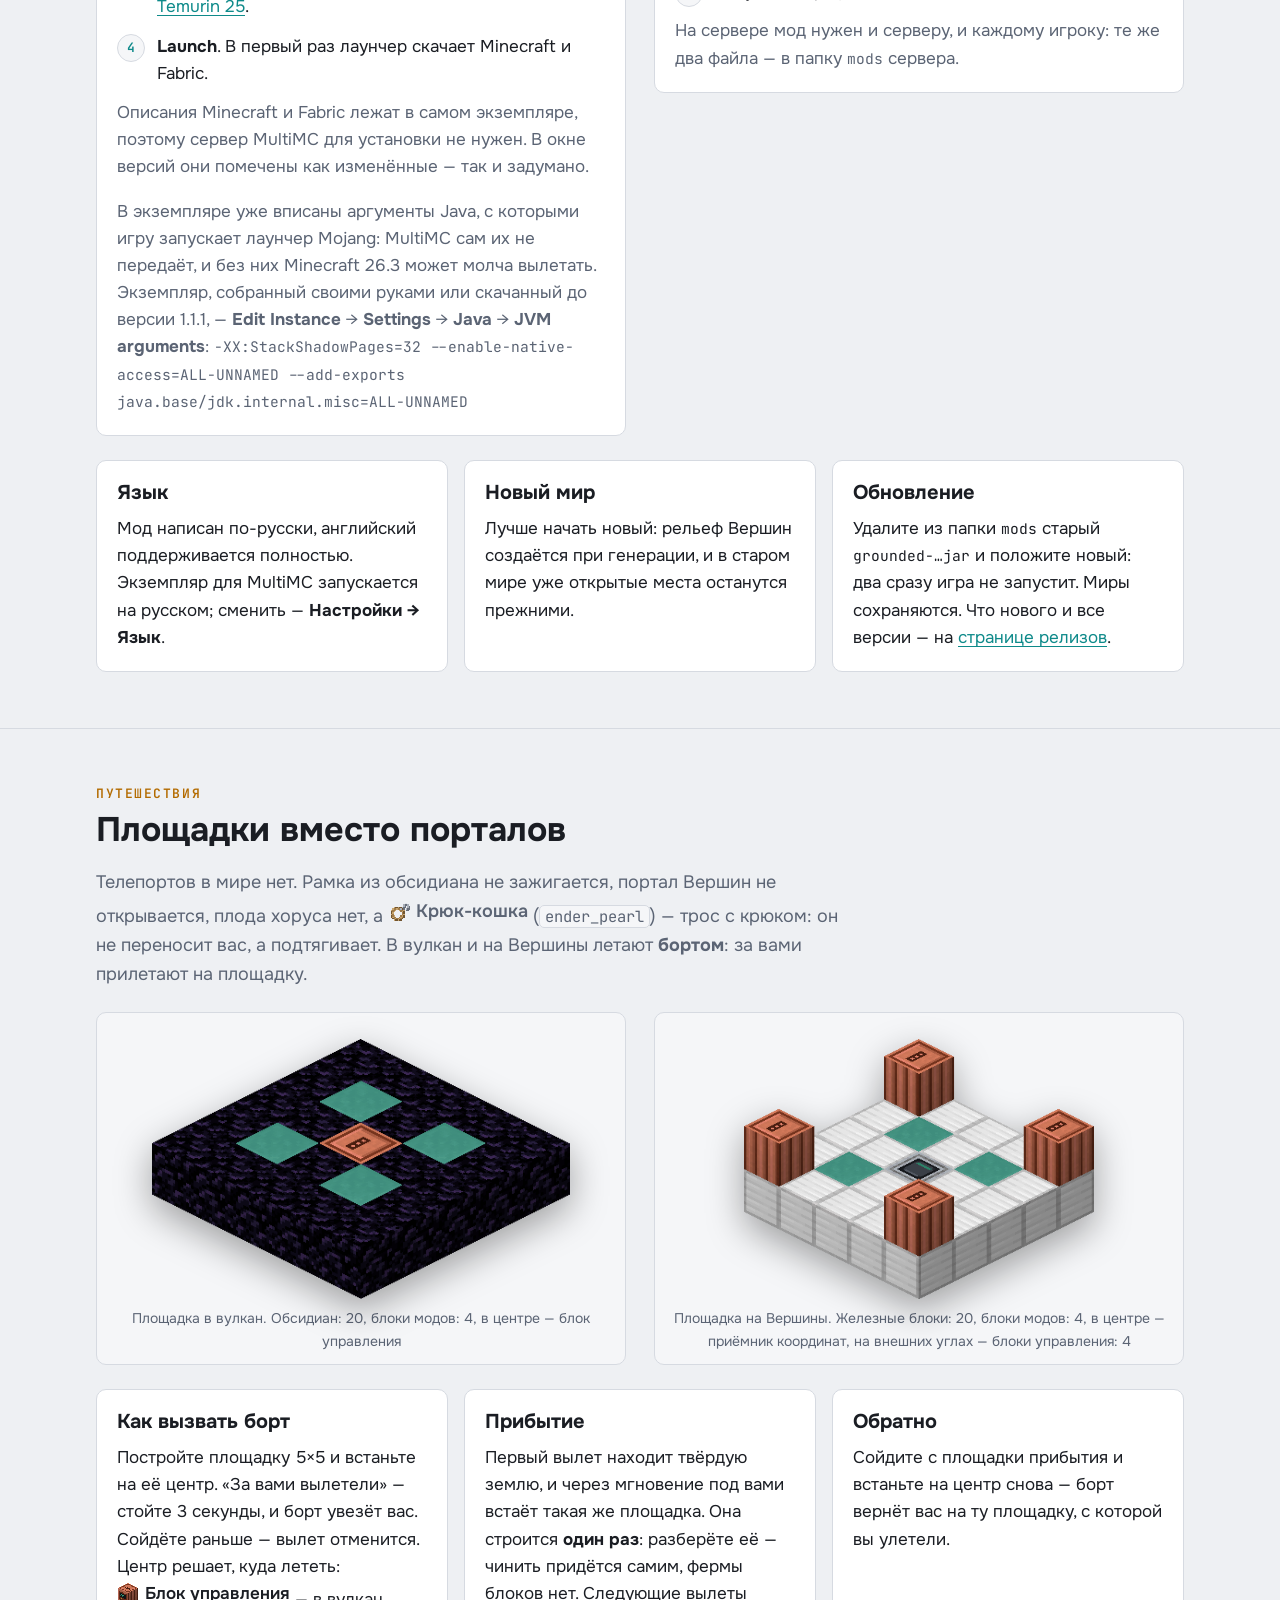
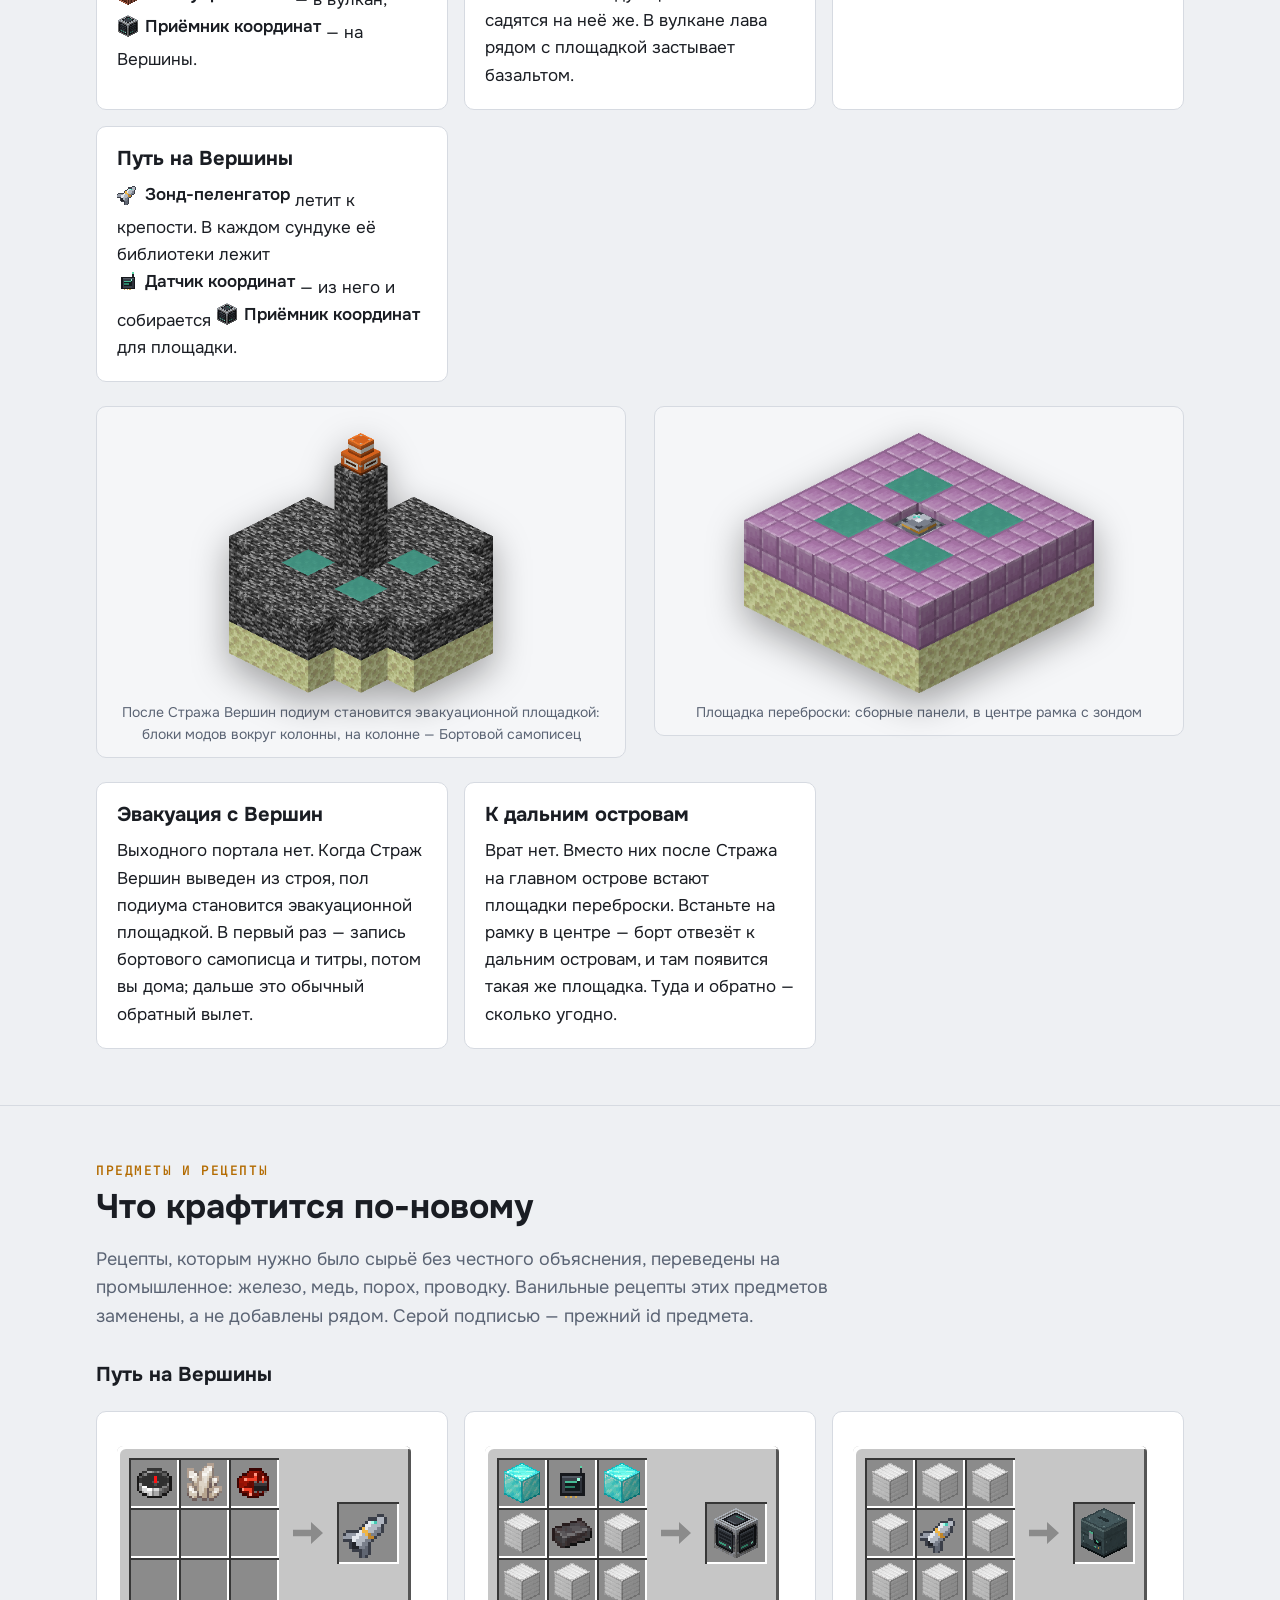
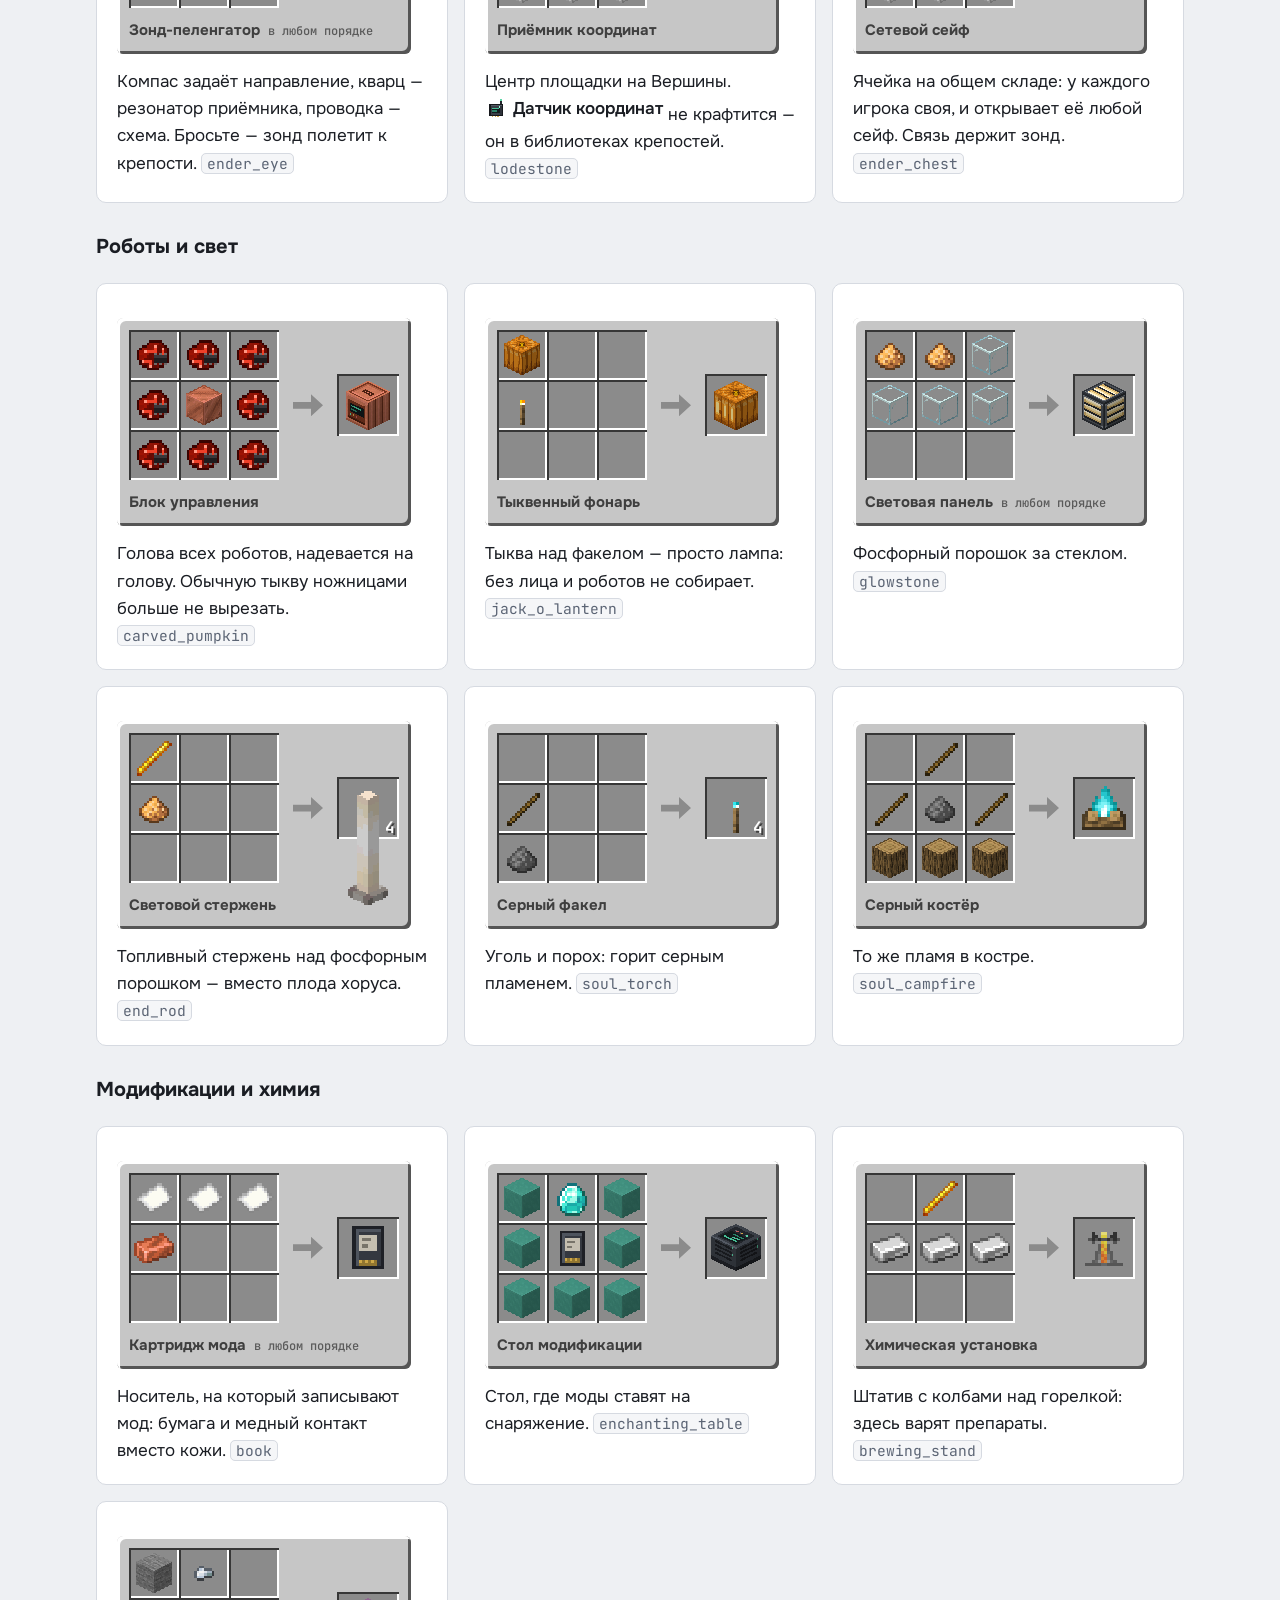
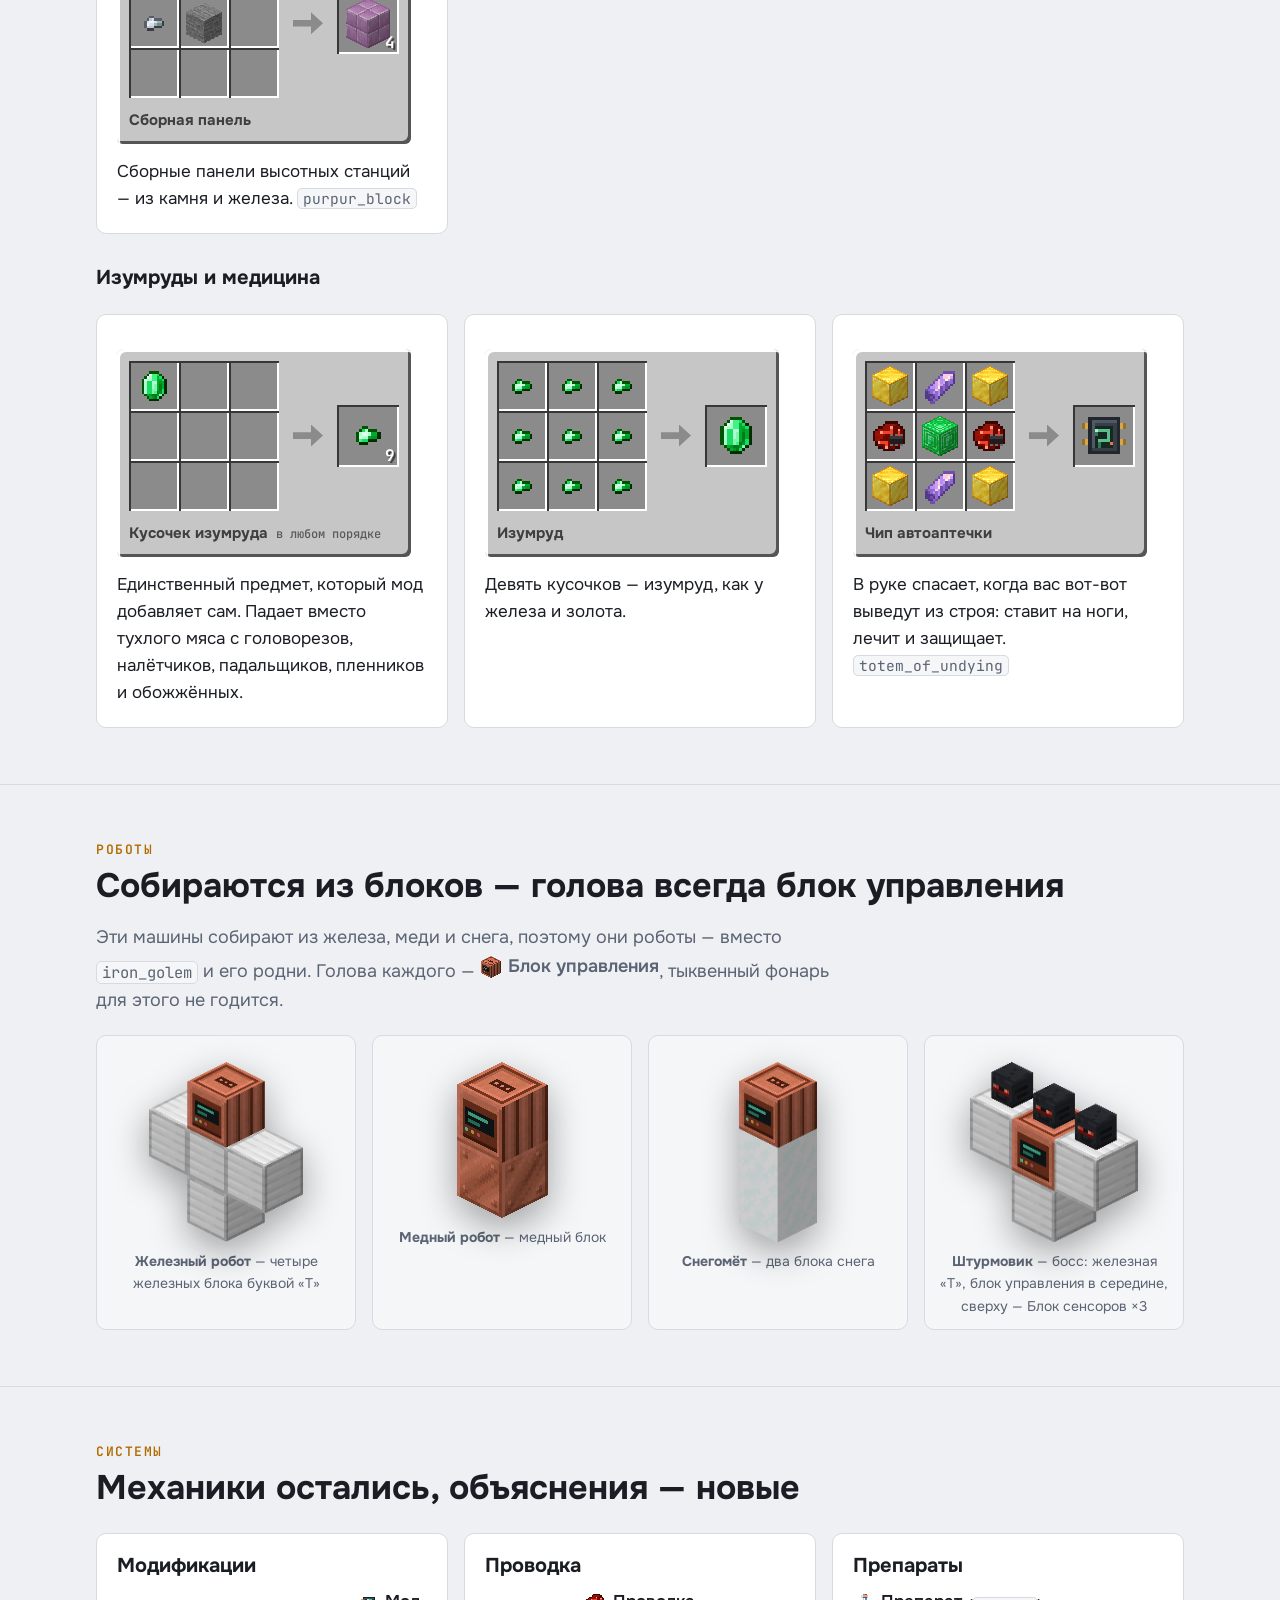
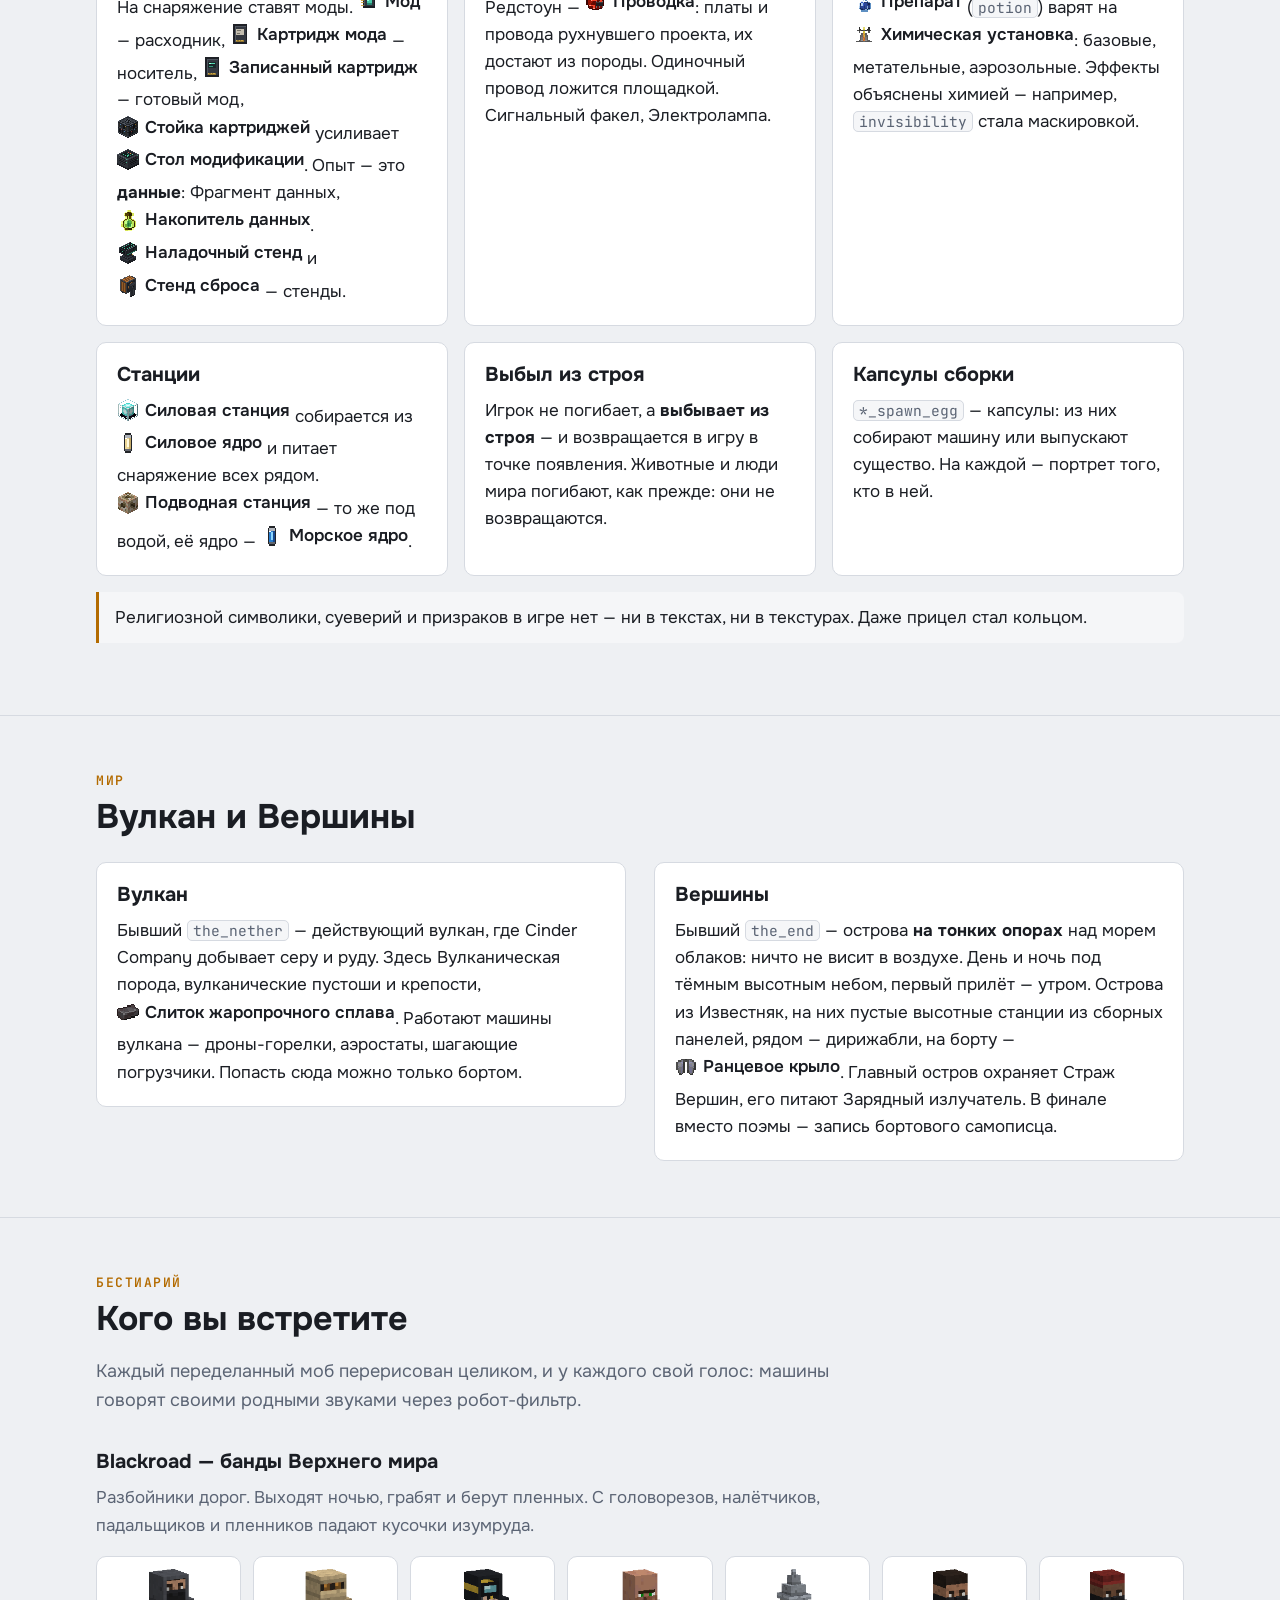
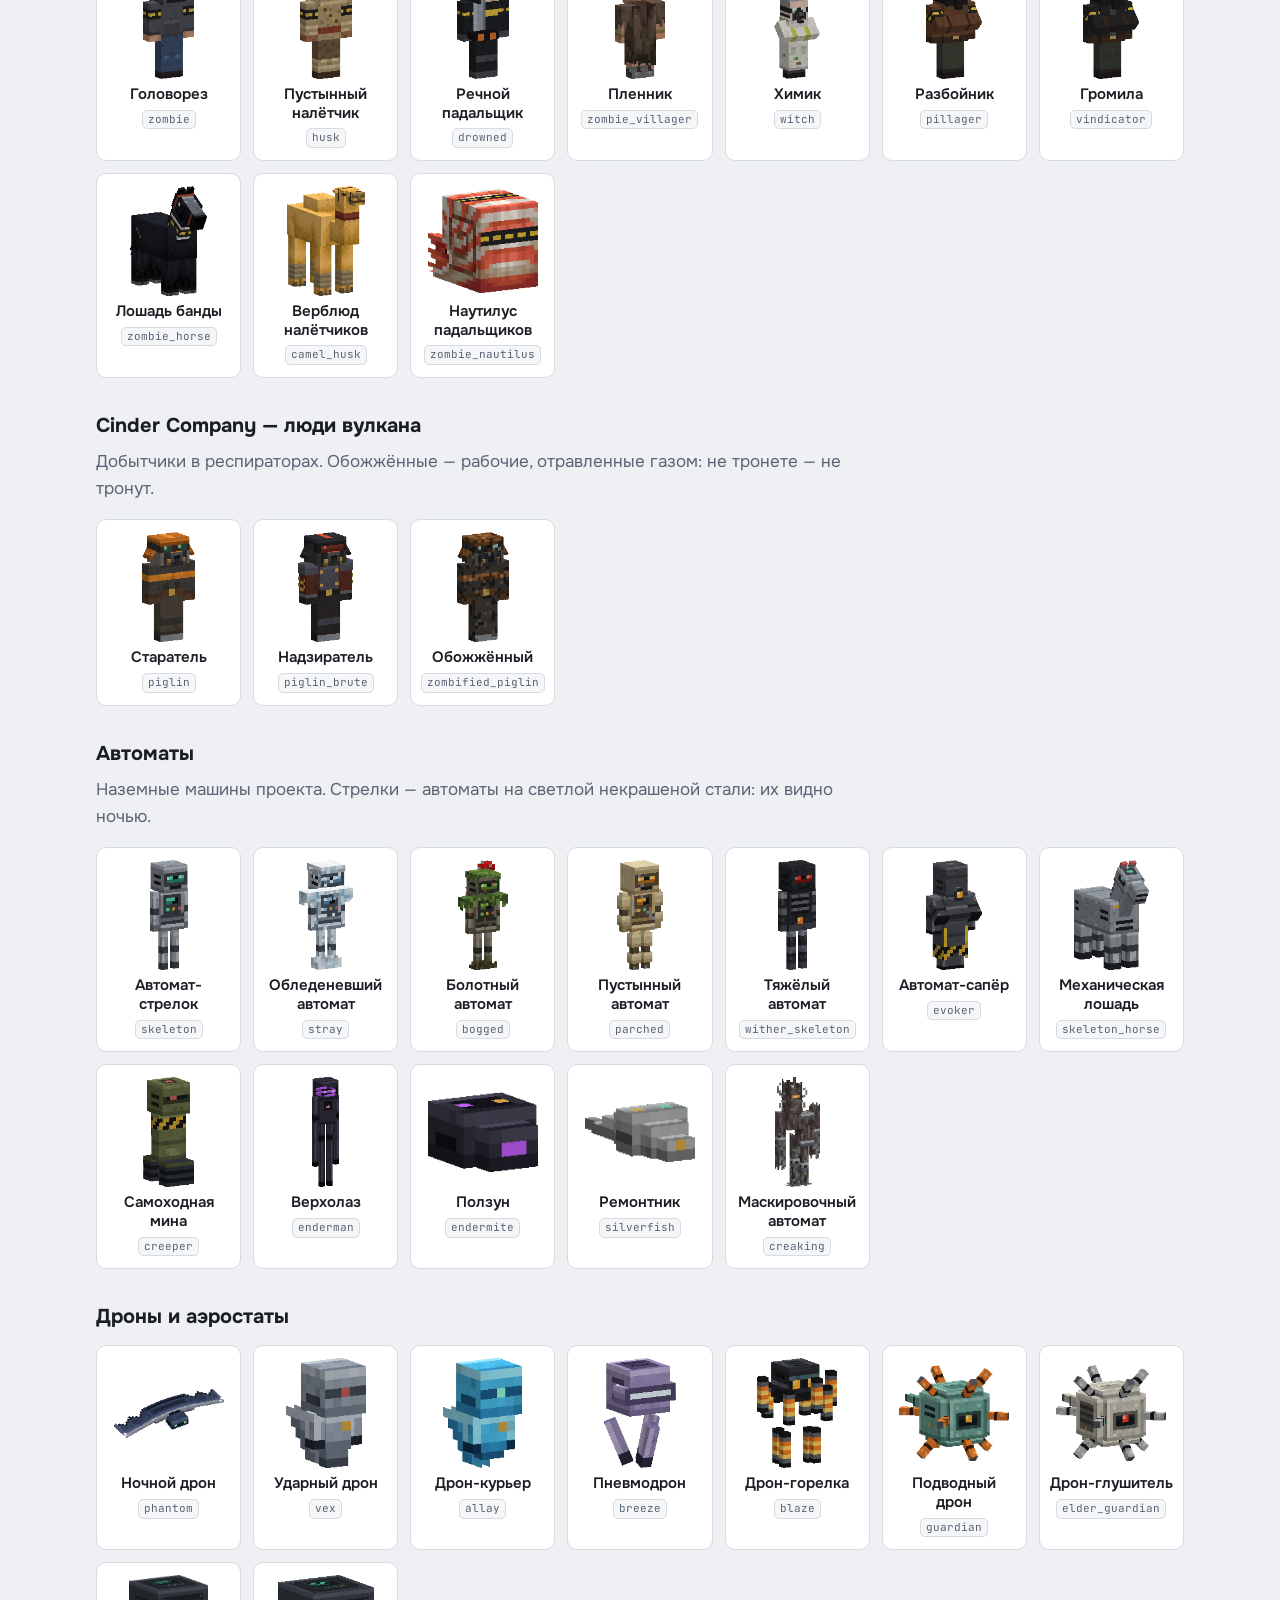
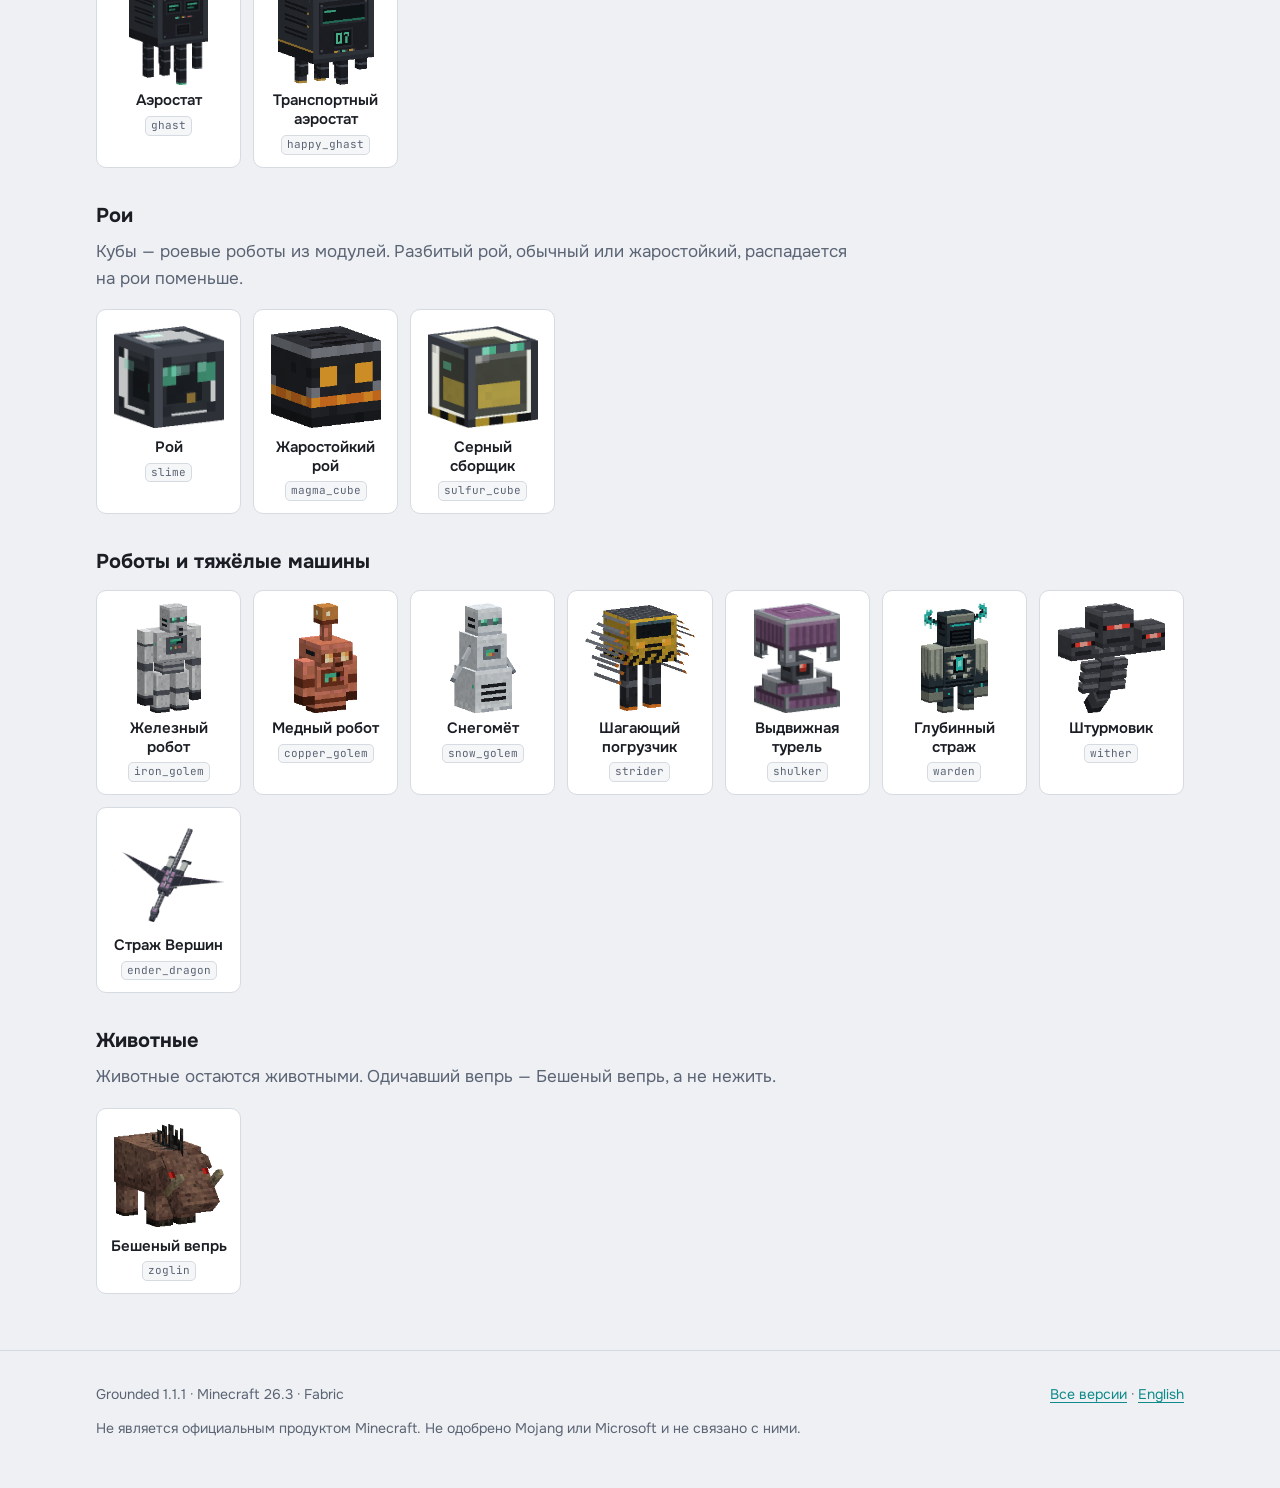
==== commit b1d20fd2: "Site for Grounded 1.1.1 Co-Authored-By: Claude Opus 5.5 <noreply@anthropic.com>" ====
--- a/index.html
+++ b/index.html
@@ -41,12 +41,12 @@
       фантастическая механика объяснена как физика, химия или промышленность. Почти всё, что вы знаете,
       осталось на своих местах — только стало честным.</p>
       <div class="buttons">
-        <a class="btn primary" href="https://github.com/Baudi2/grounded/releases/download/v1.1.0/Grounded-MultiMC-1.1.0.zip">Скачать для MultiMC <small>.zip</small></a>
-        <a class="btn" href="https://github.com/Baudi2/grounded/releases/download/v1.1.0/grounded-1.1.0.jar">Только мод <small>.jar</small></a>
+        <a class="btn primary" href="https://github.com/Baudi2/grounded/releases/download/v1.1.1/Grounded-MultiMC-1.1.1.zip">Скачать для MultiMC <small>.zip</small></a>
+        <a class="btn" href="https://github.com/Baudi2/grounded/releases/download/v1.1.1/grounded-1.1.1.jar">Только мод <small>.jar</small></a>
       </div>
       <ul class="reqs">
         <li>Minecraft 26.3</li><li>Fabric Loader 0.19.5+</li><li>Fabric API</li><li>Java 25</li>
-        <li>версия 1.1.0</li>
+        <li>версия 1.1.1</li>
       </ul>
     </div>
     <figure><img class="scene" src="assets/scenes/pad_summits.png" alt="Площадка на Вершины: железо, приёмник координат в центре, блоки управления на углах" loading="lazy"></figure>
@@ -91,7 +91,7 @@
       <div class="card">
         <h3>MultiMC и Prism Launcher</h3>
         <ol class="steps">
-          <li>Скачайте <a href="https://github.com/Baudi2/grounded/releases/download/v1.1.0/Grounded-MultiMC-1.1.0.zip"><code>Grounded-MultiMC-1.1.0.zip</code></a>.</li>
+          <li>Скачайте <a href="https://github.com/Baudi2/grounded/releases/download/v1.1.1/Grounded-MultiMC-1.1.1.zip"><code>Grounded-MultiMC-1.1.1.zip</code></a>.</li>
           <li>В лаунчере: <b>Add Instance</b> → <b>Import from zip</b> → выберите файл → <b>OK</b>.</li>
           <li>В настройках экземпляра (<b>Edit Instance</b> → <b>Settings</b> → <b>Java</b>) выберите
           Java 25. Если её нет — <a href="https://adoptium.net/">Adoptium Temurin 25</a>.</li>
@@ -99,13 +99,17 @@
         </ol>
         <p class="muted">Описания Minecraft и Fabric лежат в самом экземпляре, поэтому сервер MultiMC для
         установки не нужен. В окне версий они помечены как изменённые — так и задумано.</p>
+        <p class="muted">В экземпляре уже вписаны аргументы Java, с которыми игру запускает лаунчер Mojang: MultiMC сам их
+        не передаёт, и без них Minecraft 26.3 может молча вылетать. Экземпляр, собранный своими руками или скачанный
+        до версии 1.1.1, — <b>Edit Instance</b> → <b>Settings</b> → <b>Java</b> → <b>JVM arguments</b>:
+        <code>-XX:StackShadowPages=32 --enable-native-access=ALL-UNNAMED --add-exports java.base/jdk.internal.misc=ALL-UNNAMED</code></p>
       </div>
       <div class="card">
         <h3>Официальный лаунчер</h3>
         <ol class="steps">
           <li>Установите Fabric Loader для 26.3 <a href="https://fabricmc.net/use/installer/">установщиком
           Fabric</a>.</li>
-          <li>Скачайте <a href="https://github.com/Baudi2/grounded/releases/download/v1.1.0/grounded-1.1.0.jar"><code>grounded-1.1.0.jar</code></a> и
+          <li>Скачайте <a href="https://github.com/Baudi2/grounded/releases/download/v1.1.1/grounded-1.1.1.jar"><code>grounded-1.1.1.jar</code></a> и
           <a href="https://modrinth.com/mod/fabric-api">Fabric API</a> для 26.3.</li>
           <li>Положите оба файла в папку <code>.minecraft/mods</code>.</li>
           <li>Запустите профиль Fabric.</li>
@@ -427,7 +431,7 @@
 
 <footer>
   <div class="wrap">
-    <span>Grounded 1.1.0 · Minecraft 26.3 · Fabric</span>
+    <span>Grounded 1.1.1 · Minecraft 26.3 · Fabric</span>
     <span><a href="https://github.com/Baudi2/grounded/releases">Все версии</a> · <a href="en/" hreflang="en">English</a></span>
     <span>Не является официальным продуктом Minecraft. Не одобрено Mojang или Microsoft и не связано с ними.</span>
   </div>
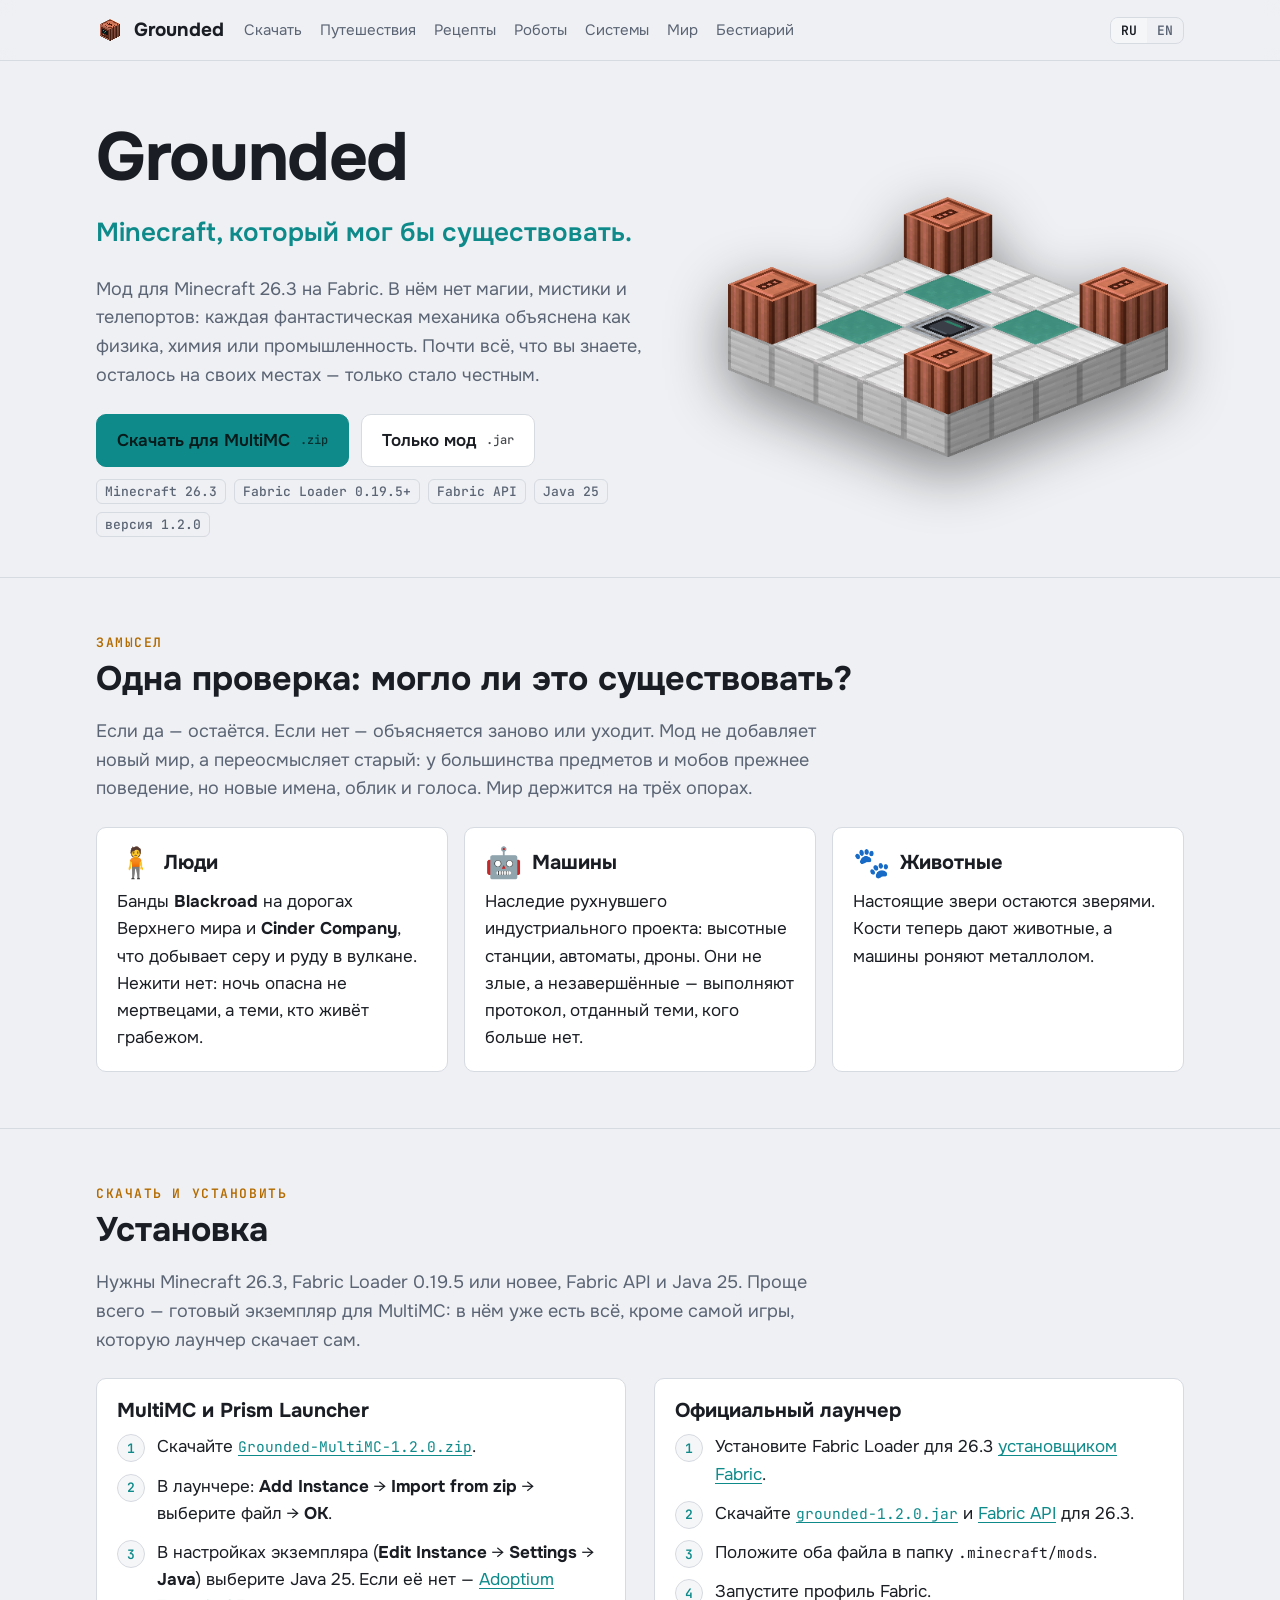
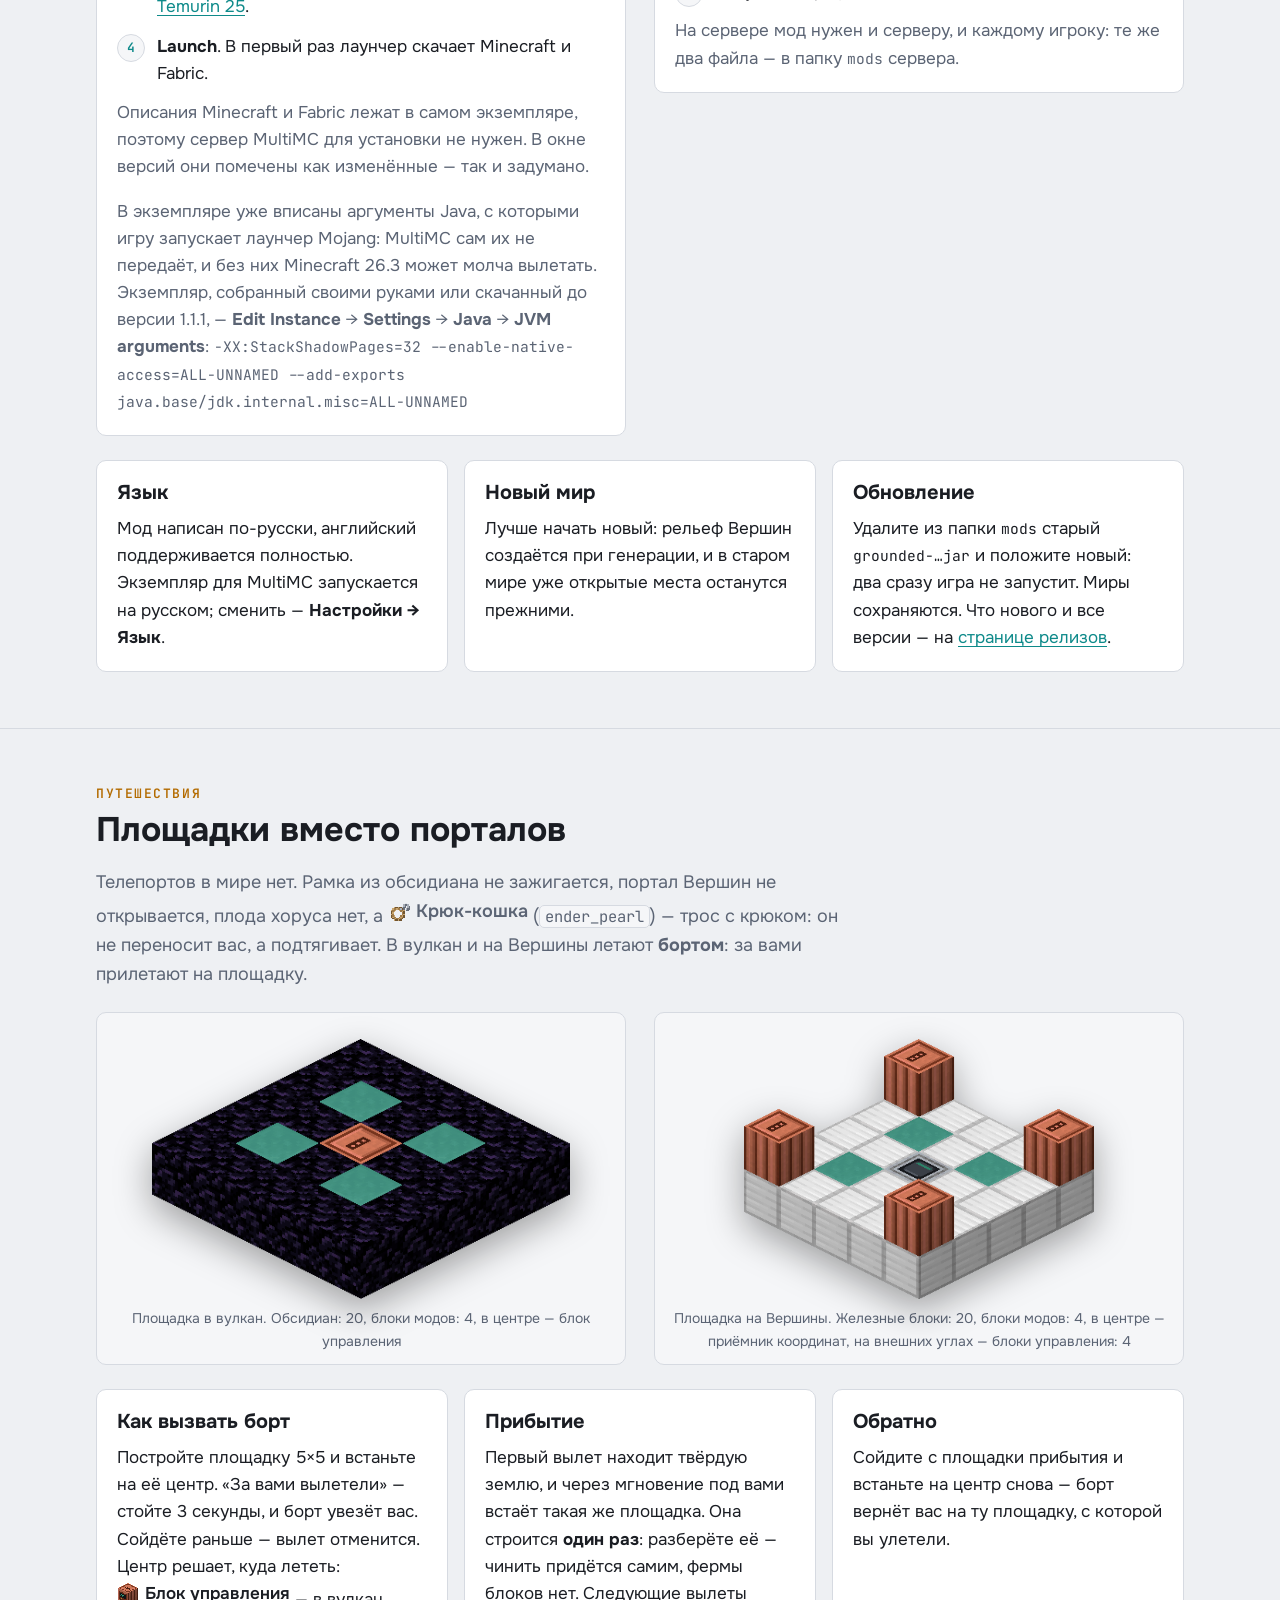
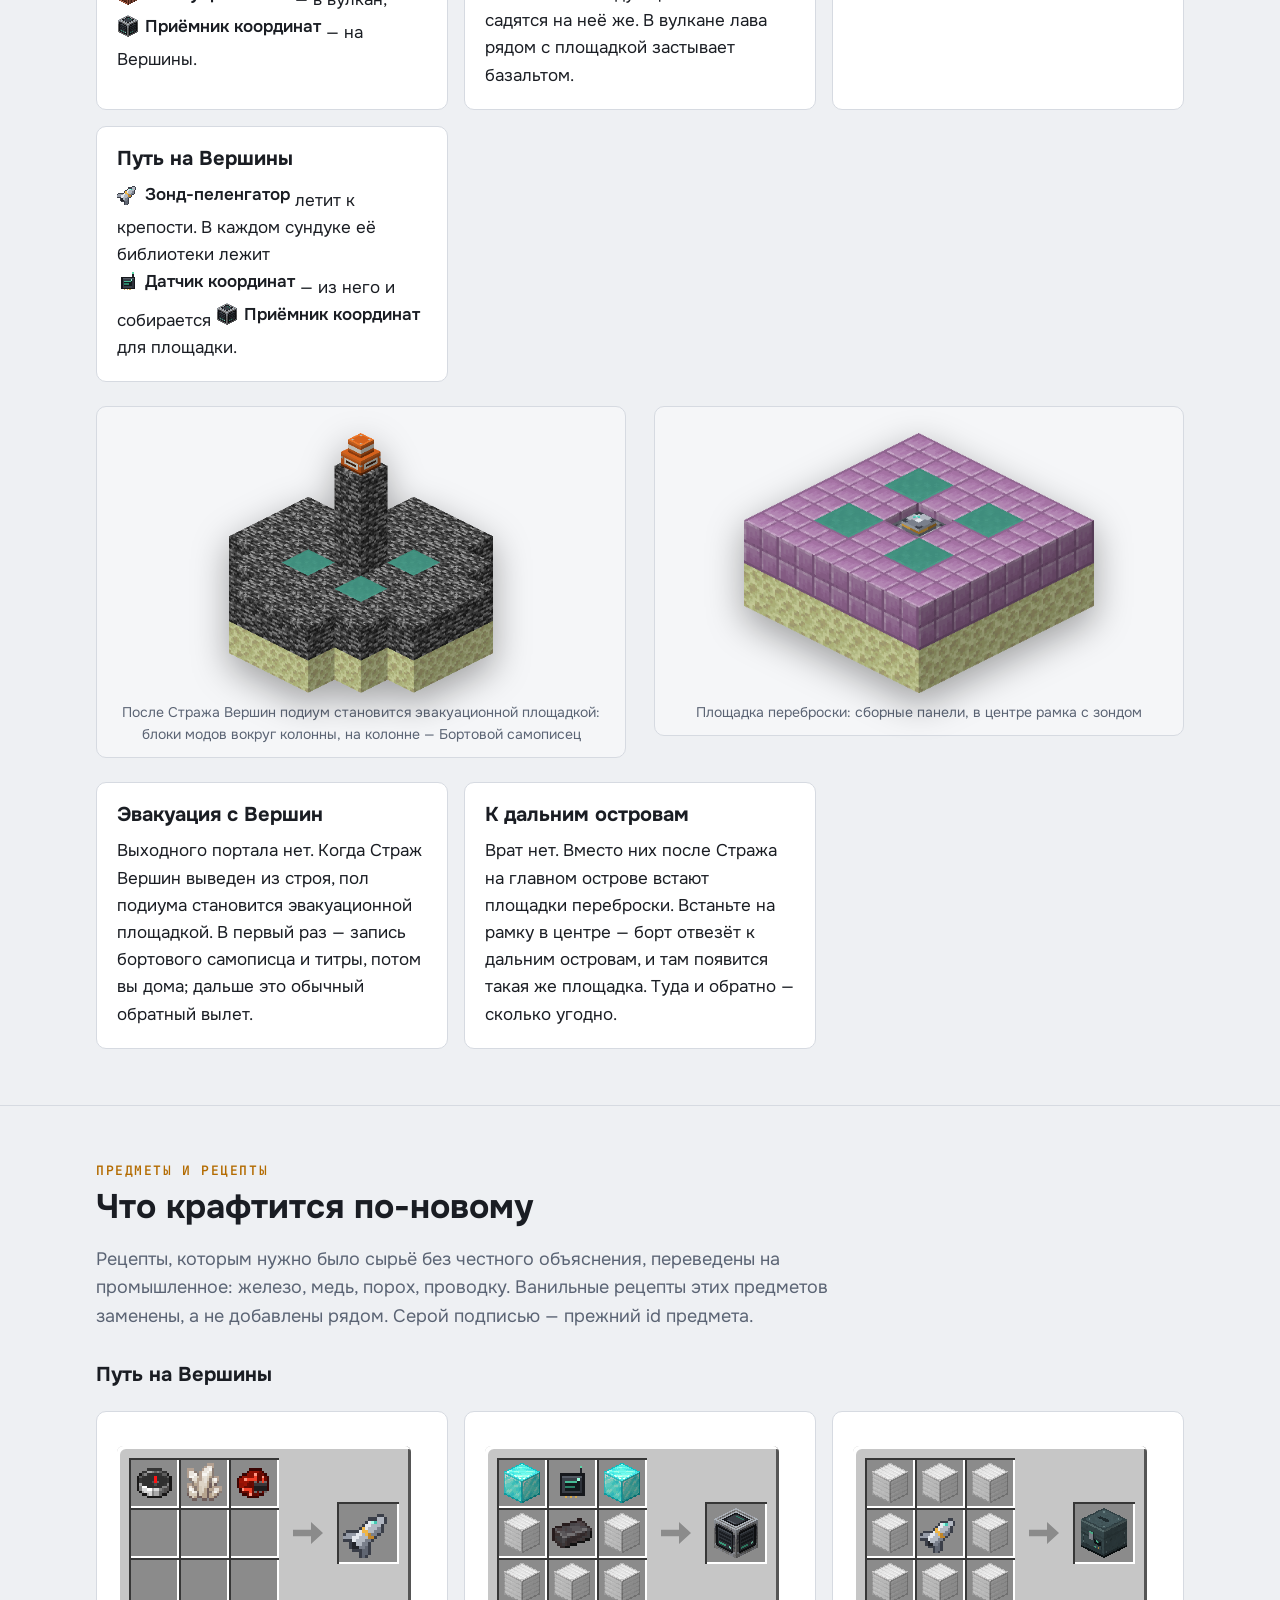
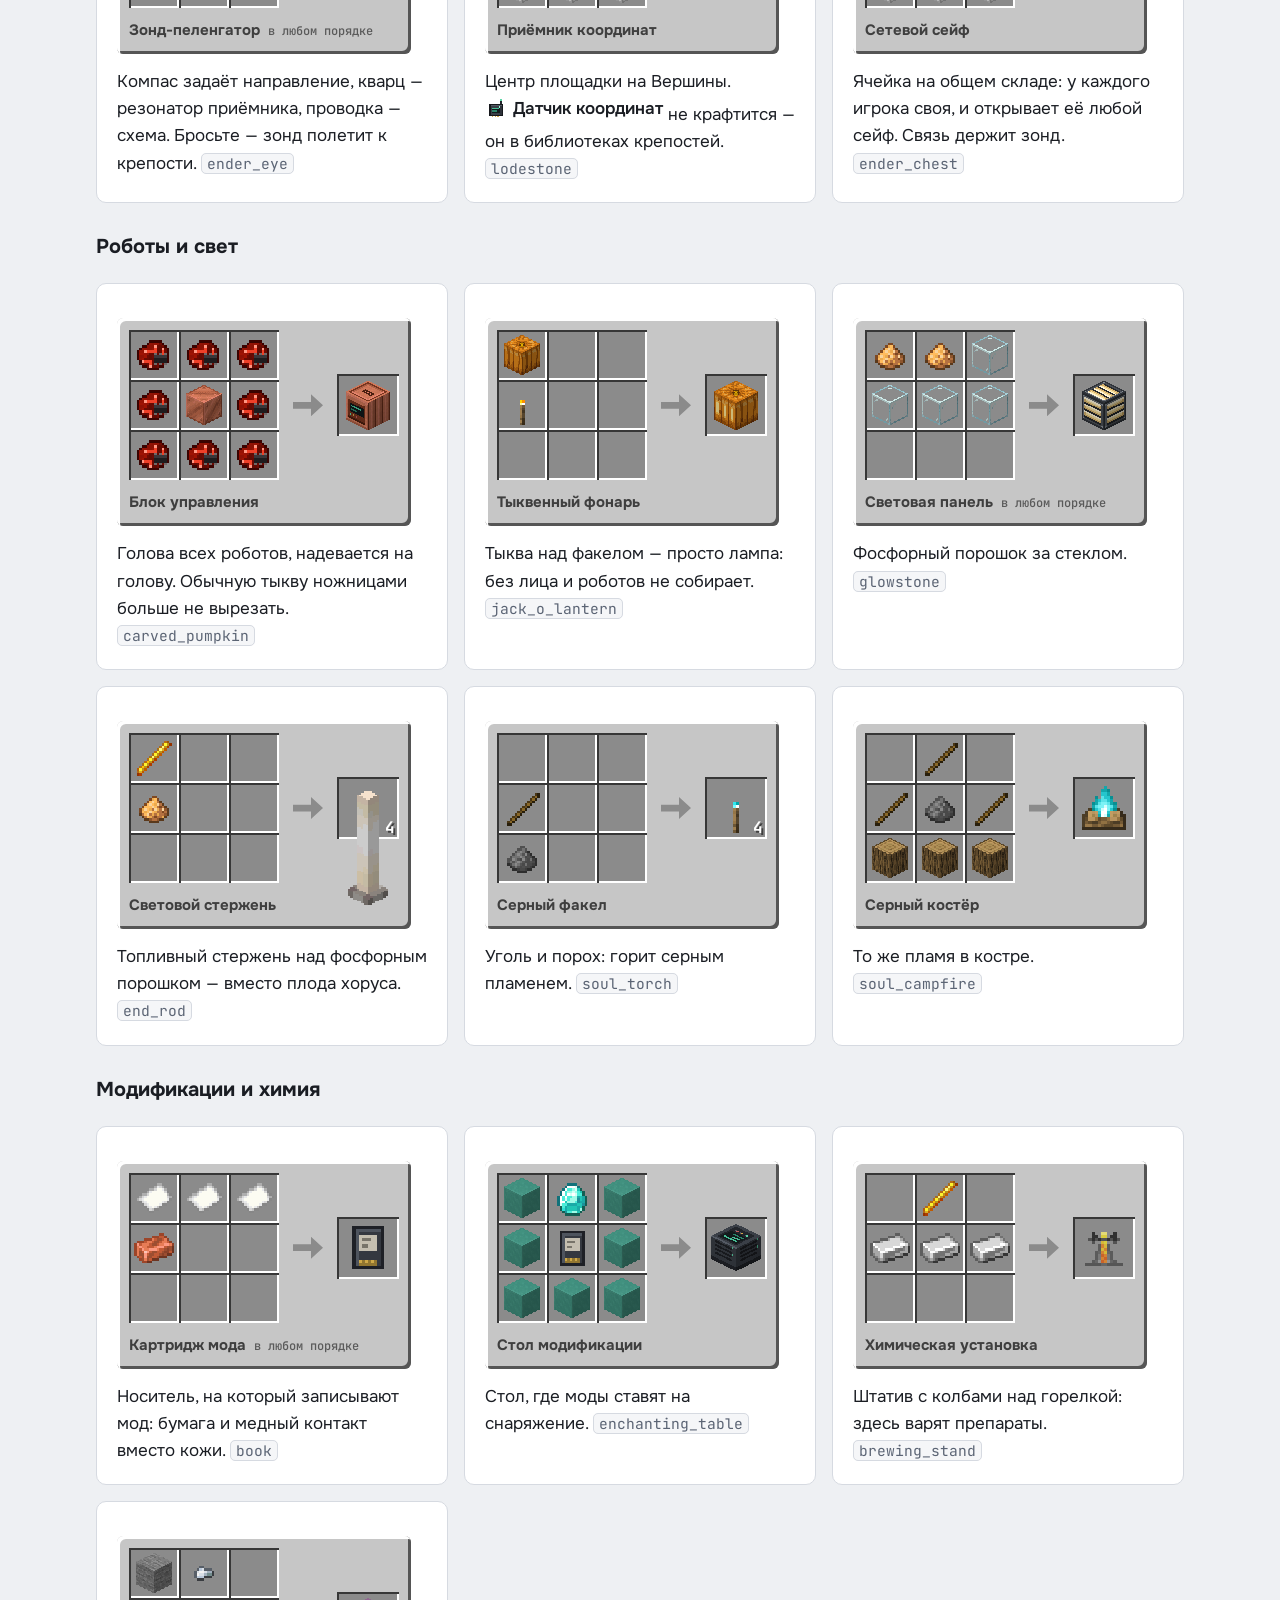
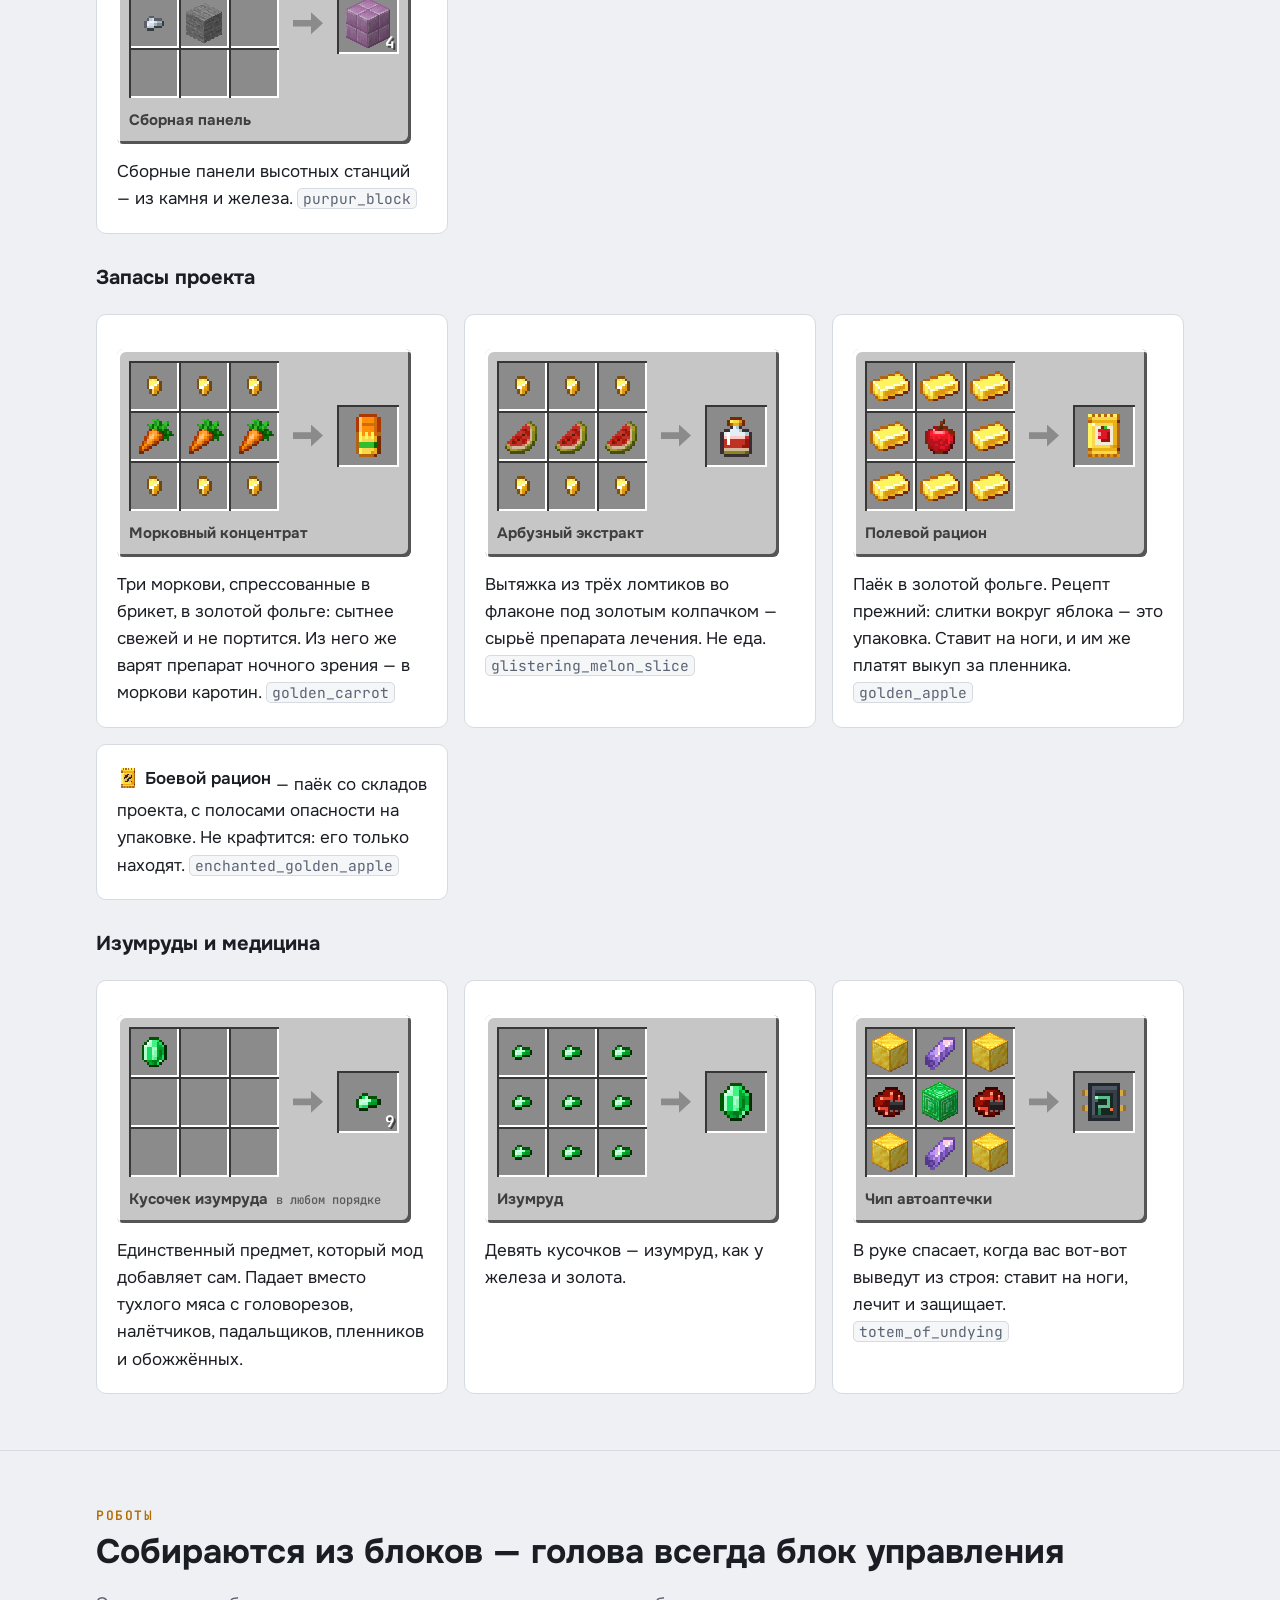
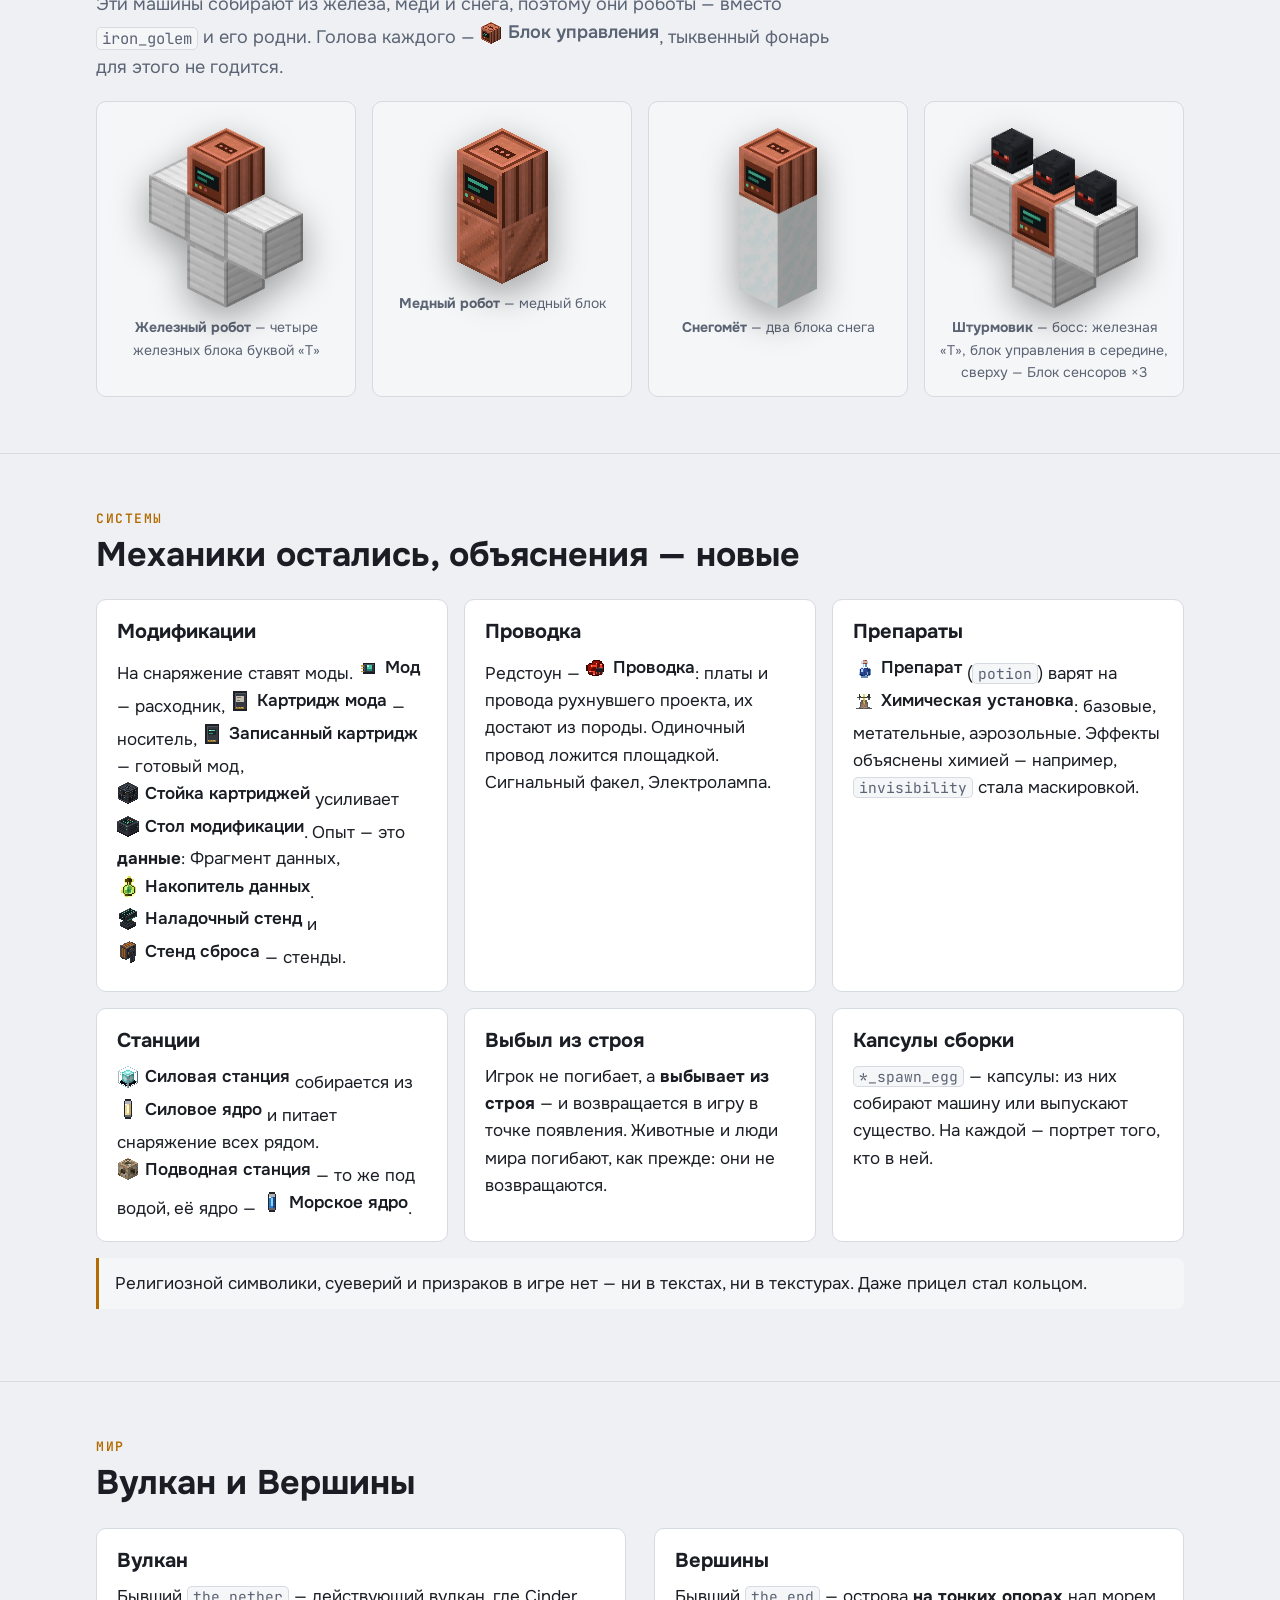
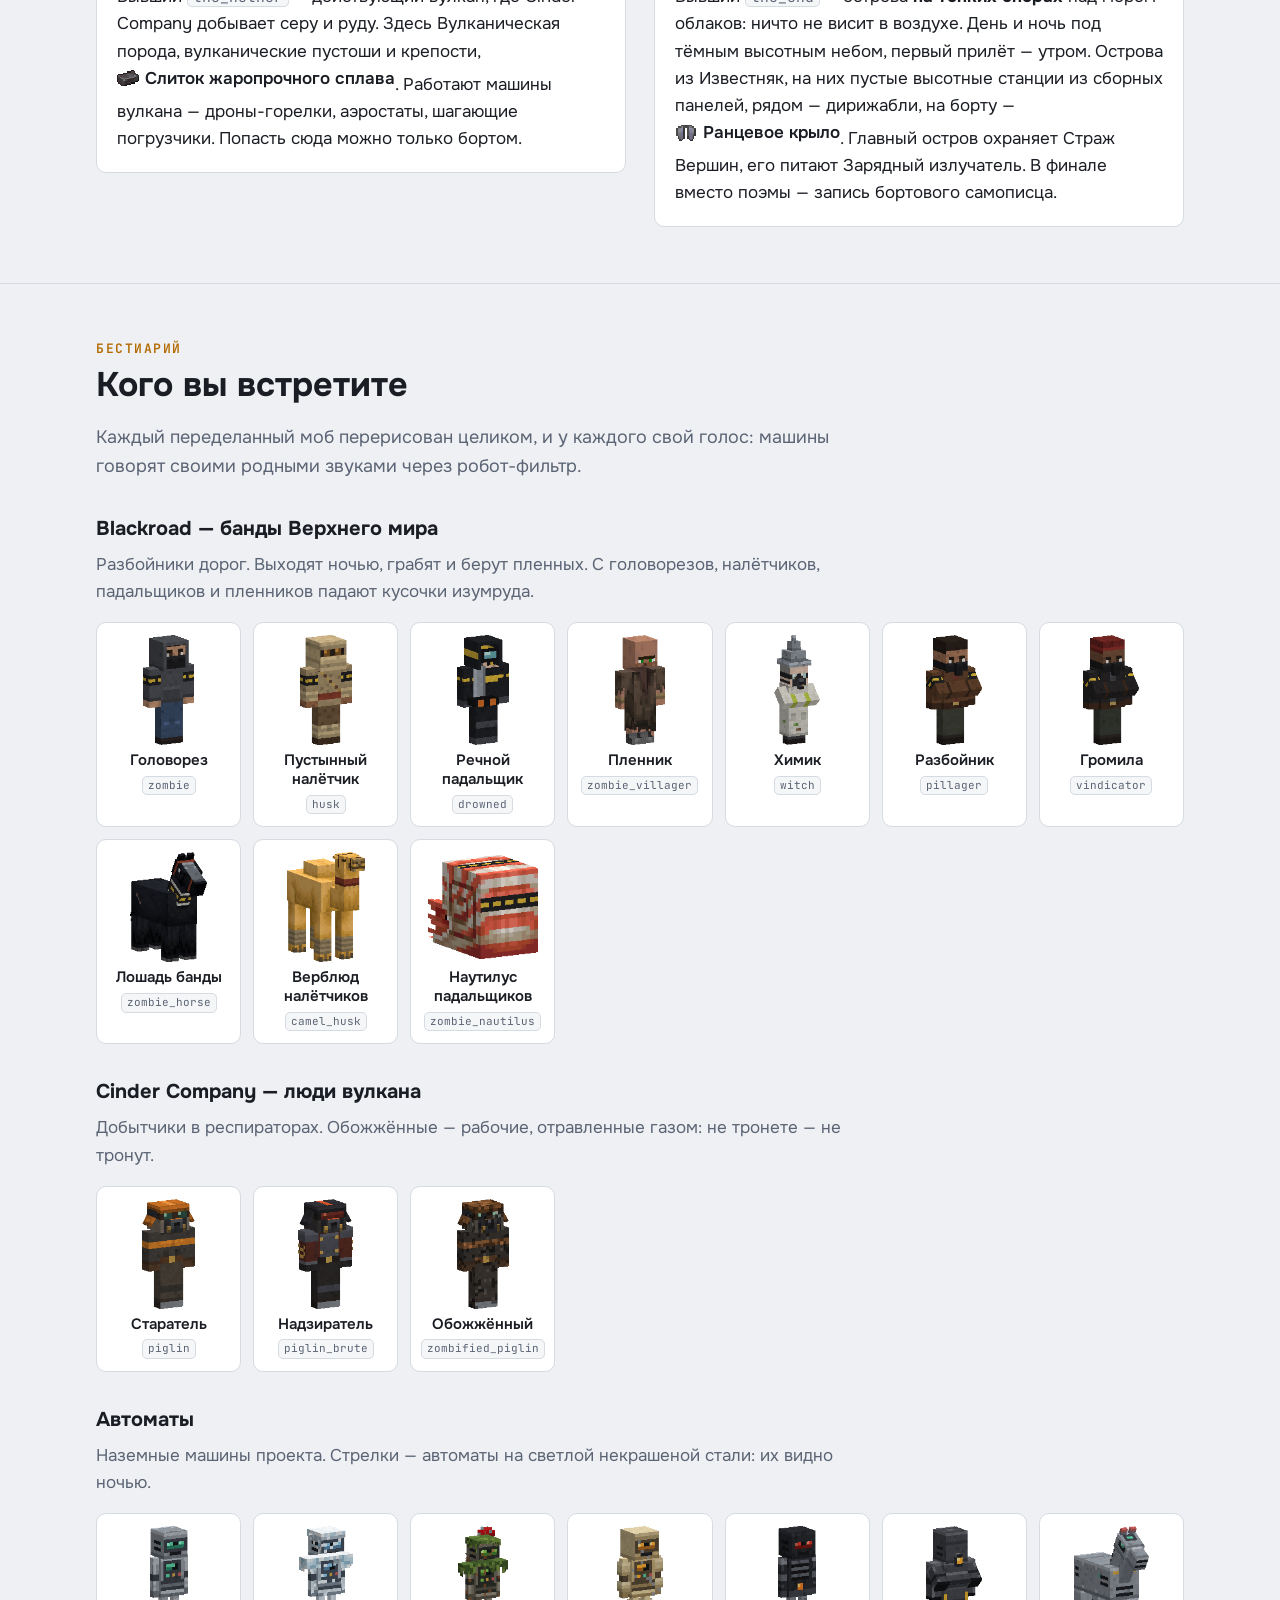
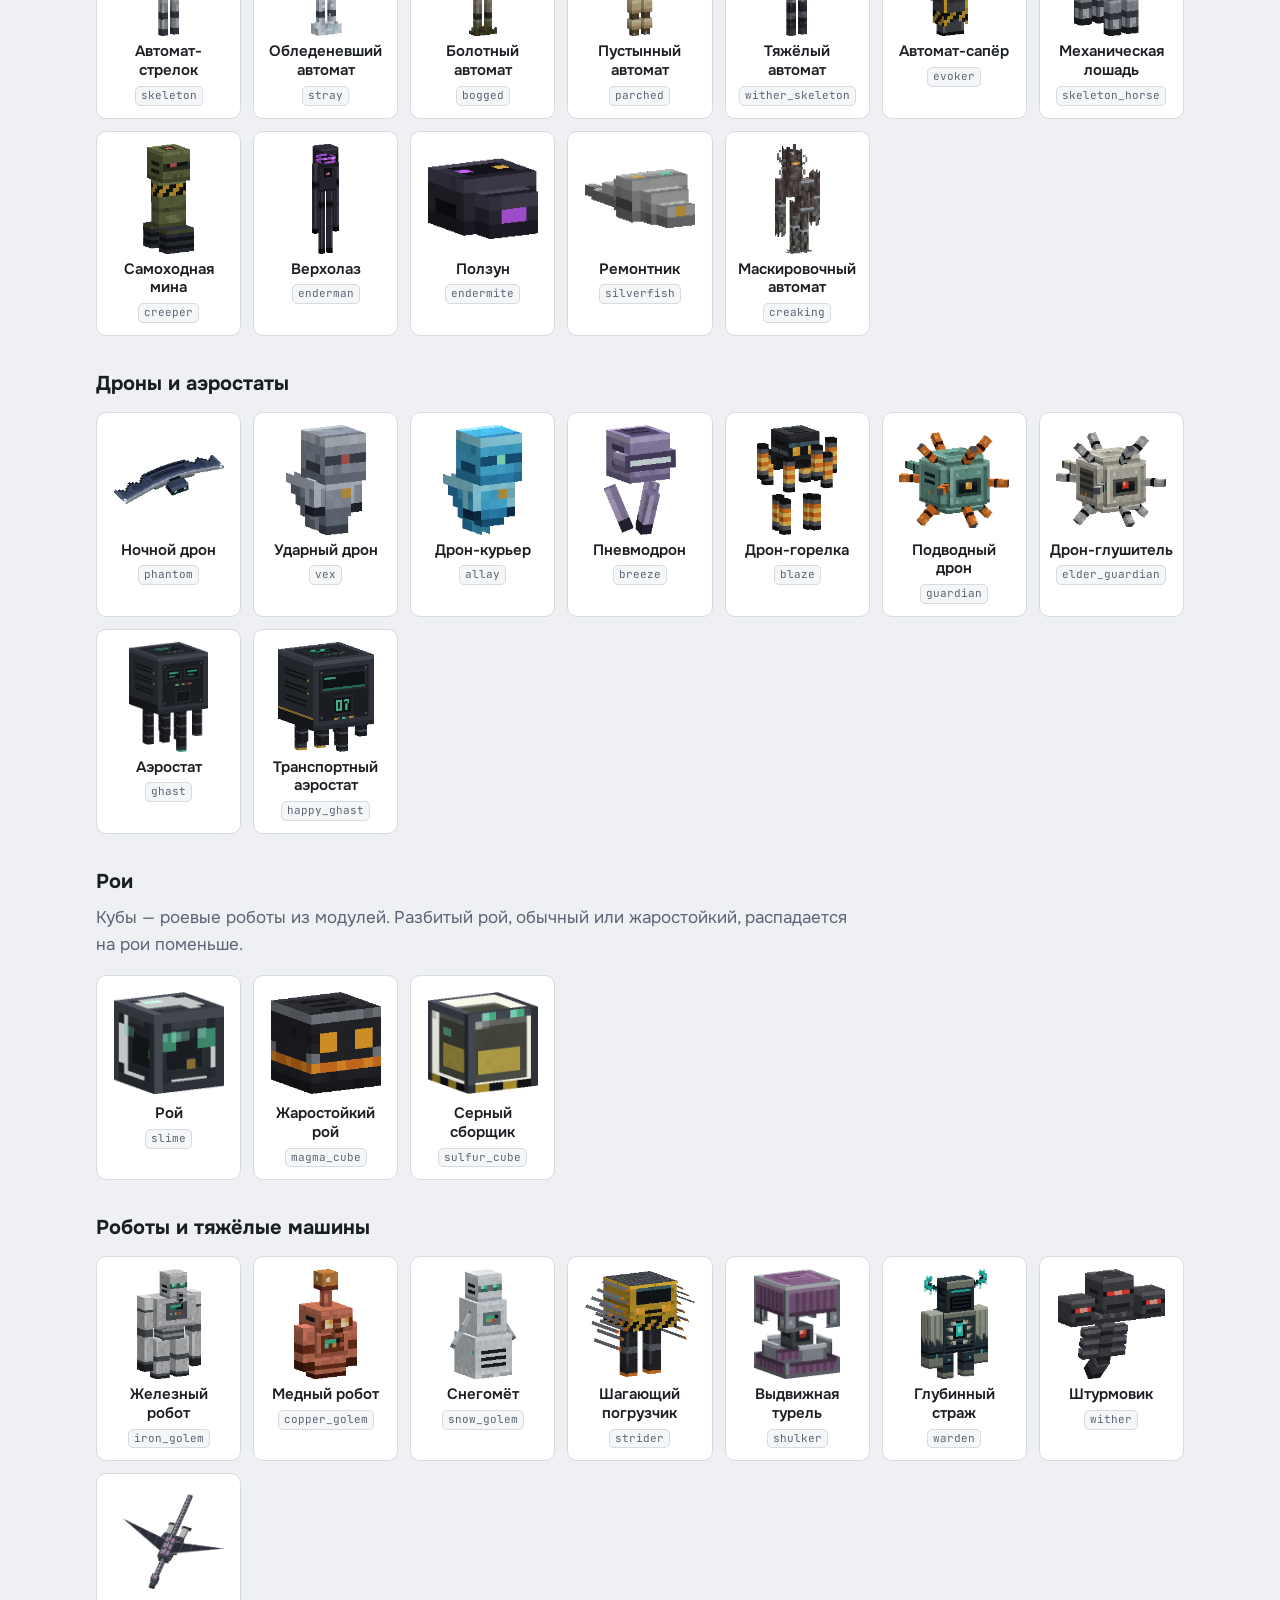
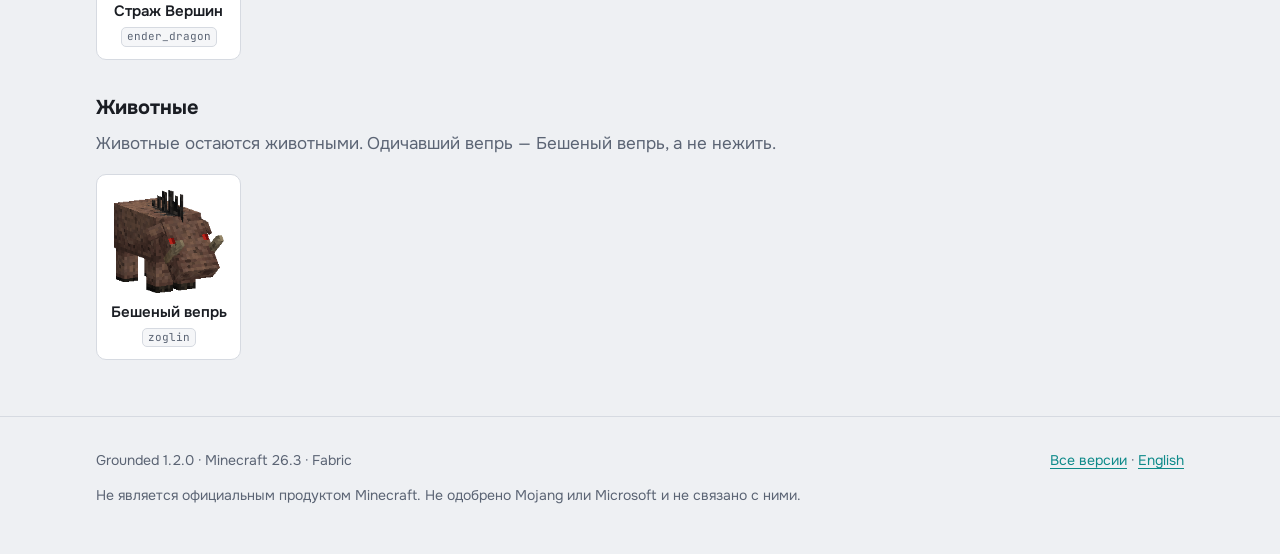
==== commit f2e53618: "Site for Grounded 1.2.0 Co-Authored-By: Claude Opus 5.5 <noreply@anthropic.com>" ====
--- a/index.html
+++ b/index.html
@@ -41,12 +41,12 @@
       фантастическая механика объяснена как физика, химия или промышленность. Почти всё, что вы знаете,
       осталось на своих местах — только стало честным.</p>
       <div class="buttons">
-        <a class="btn primary" href="https://github.com/Baudi2/grounded/releases/download/v1.1.1/Grounded-MultiMC-1.1.1.zip">Скачать для MultiMC <small>.zip</small></a>
-        <a class="btn" href="https://github.com/Baudi2/grounded/releases/download/v1.1.1/grounded-1.1.1.jar">Только мод <small>.jar</small></a>
+        <a class="btn primary" href="https://github.com/Baudi2/grounded/releases/download/v1.2.0/Grounded-MultiMC-1.2.0.zip">Скачать для MultiMC <small>.zip</small></a>
+        <a class="btn" href="https://github.com/Baudi2/grounded/releases/download/v1.2.0/grounded-1.2.0.jar">Только мод <small>.jar</small></a>
       </div>
       <ul class="reqs">
         <li>Minecraft 26.3</li><li>Fabric Loader 0.19.5+</li><li>Fabric API</li><li>Java 25</li>
-        <li>версия 1.1.1</li>
+        <li>версия 1.2.0</li>
       </ul>
     </div>
     <figure><img class="scene" src="assets/scenes/pad_summits.png" alt="Площадка на Вершины: железо, приёмник координат в центре, блоки управления на углах" loading="lazy"></figure>
@@ -91,7 +91,7 @@
       <div class="card">
         <h3>MultiMC и Prism Launcher</h3>
         <ol class="steps">
-          <li>Скачайте <a href="https://github.com/Baudi2/grounded/releases/download/v1.1.1/Grounded-MultiMC-1.1.1.zip"><code>Grounded-MultiMC-1.1.1.zip</code></a>.</li>
+          <li>Скачайте <a href="https://github.com/Baudi2/grounded/releases/download/v1.2.0/Grounded-MultiMC-1.2.0.zip"><code>Grounded-MultiMC-1.2.0.zip</code></a>.</li>
           <li>В лаунчере: <b>Add Instance</b> → <b>Import from zip</b> → выберите файл → <b>OK</b>.</li>
           <li>В настройках экземпляра (<b>Edit Instance</b> → <b>Settings</b> → <b>Java</b>) выберите
           Java 25. Если её нет — <a href="https://adoptium.net/">Adoptium Temurin 25</a>.</li>
@@ -109,7 +109,7 @@
         <ol class="steps">
           <li>Установите Fabric Loader для 26.3 <a href="https://fabricmc.net/use/installer/">установщиком
           Fabric</a>.</li>
-          <li>Скачайте <a href="https://github.com/Baudi2/grounded/releases/download/v1.1.1/grounded-1.1.1.jar"><code>grounded-1.1.1.jar</code></a> и
+          <li>Скачайте <a href="https://github.com/Baudi2/grounded/releases/download/v1.2.0/grounded-1.2.0.jar"><code>grounded-1.2.0.jar</code></a> и
           <a href="https://modrinth.com/mod/fabric-api">Fabric API</a> для 26.3.</li>
           <li>Положите оба файла в папку <code>.minecraft/mods</code>.</li>
           <li>Запустите профиль Fabric.</li>
@@ -275,6 +275,29 @@
       <div class="card">
         <figure class="recipe" aria-label="Рецепт: Сборная панель"><div class="grid"><span class="slot" title="Камень"><img src="assets/icons/minecraft_stone.png" alt="Камень" loading="lazy"></span><span class="slot" title="Кусочек железа"><img src="assets/icons/minecraft_iron_nugget.png" alt="Кусочек железа" loading="lazy"></span><span class="slot"></span><span class="slot" title="Кусочек железа"><img src="assets/icons/minecraft_iron_nugget.png" alt="Кусочек железа" loading="lazy"></span><span class="slot" title="Камень"><img src="assets/icons/minecraft_stone.png" alt="Камень" loading="lazy"></span><span class="slot"></span><span class="slot"></span><span class="slot"></span><span class="slot"></span></div><span class="arrow" aria-hidden="true"></span><span class="slot out" title="Сборная панель"><img src="assets/icons/minecraft_purpur_block.png" alt="Сборная панель" loading="lazy"><span class="count">4</span></span><figcaption>Сборная панель</figcaption></figure>
         <p>Сборные панели высотных станций — из камня и железа. <code class="was">purpur_block</code></p>
+      </div>
+    </div>
+
+    <h3 style="margin-top:32px">Запасы проекта</h3>
+    <div class="cards">
+      <div class="card">
+        <figure class="recipe" aria-label="Рецепт: Морковный концентрат"><div class="grid"><span class="slot" title="Кусочек золота"><img src="assets/icons/minecraft_gold_nugget.png" alt="Кусочек золота" loading="lazy"></span><span class="slot" title="Кусочек золота"><img src="assets/icons/minecraft_gold_nugget.png" alt="Кусочек золота" loading="lazy"></span><span class="slot" title="Кусочек золота"><img src="assets/icons/minecraft_gold_nugget.png" alt="Кусочек золота" loading="lazy"></span><span class="slot" title="Морковь"><img src="assets/icons/minecraft_carrot.png" alt="Морковь" loading="lazy"></span><span class="slot" title="Морковь"><img src="assets/icons/minecraft_carrot.png" alt="Морковь" loading="lazy"></span><span class="slot" title="Морковь"><img src="assets/icons/minecraft_carrot.png" alt="Морковь" loading="lazy"></span><span class="slot" title="Кусочек золота"><img src="assets/icons/minecraft_gold_nugget.png" alt="Кусочек золота" loading="lazy"></span><span class="slot" title="Кусочек золота"><img src="assets/icons/minecraft_gold_nugget.png" alt="Кусочек золота" loading="lazy"></span><span class="slot" title="Кусочек золота"><img src="assets/icons/minecraft_gold_nugget.png" alt="Кусочек золота" loading="lazy"></span></div><span class="arrow" aria-hidden="true"></span><span class="slot out" title="Морковный концентрат"><img src="assets/icons/minecraft_golden_carrot.png" alt="Морковный концентрат" loading="lazy"></span><figcaption>Морковный концентрат</figcaption></figure>
+        <p>Три моркови, спрессованные в брикет, в золотой фольге: сытнее свежей и не портится. Из него же варят
+        препарат ночного зрения — в моркови каротин. <code class="was">golden_carrot</code></p>
+      </div>
+      <div class="card">
+        <figure class="recipe" aria-label="Рецепт: Арбузный экстракт"><div class="grid"><span class="slot" title="Кусочек золота"><img src="assets/icons/minecraft_gold_nugget.png" alt="Кусочек золота" loading="lazy"></span><span class="slot" title="Кусочек золота"><img src="assets/icons/minecraft_gold_nugget.png" alt="Кусочек золота" loading="lazy"></span><span class="slot" title="Кусочек золота"><img src="assets/icons/minecraft_gold_nugget.png" alt="Кусочек золота" loading="lazy"></span><span class="slot" title="Ломтик арбуза"><img src="assets/icons/minecraft_melon_slice.png" alt="Ломтик арбуза" loading="lazy"></span><span class="slot" title="Ломтик арбуза"><img src="assets/icons/minecraft_melon_slice.png" alt="Ломтик арбуза" loading="lazy"></span><span class="slot" title="Ломтик арбуза"><img src="assets/icons/minecraft_melon_slice.png" alt="Ломтик арбуза" loading="lazy"></span><span class="slot" title="Кусочек золота"><img src="assets/icons/minecraft_gold_nugget.png" alt="Кусочек золота" loading="lazy"></span><span class="slot" title="Кусочек золота"><img src="assets/icons/minecraft_gold_nugget.png" alt="Кусочек золота" loading="lazy"></span><span class="slot" title="Кусочек золота"><img src="assets/icons/minecraft_gold_nugget.png" alt="Кусочек золота" loading="lazy"></span></div><span class="arrow" aria-hidden="true"></span><span class="slot out" title="Арбузный экстракт"><img src="assets/icons/minecraft_glistering_melon_slice.png" alt="Арбузный экстракт" loading="lazy"></span><figcaption>Арбузный экстракт</figcaption></figure>
+        <p>Вытяжка из трёх ломтиков во флаконе под золотым колпачком — сырьё препарата лечения. Не еда.
+        <code class="was">glistering_melon_slice</code></p>
+      </div>
+      <div class="card">
+        <figure class="recipe" aria-label="Рецепт: Полевой рацион"><div class="grid"><span class="slot" title="Золотой слиток"><img src="assets/icons/minecraft_gold_ingot.png" alt="Золотой слиток" loading="lazy"></span><span class="slot" title="Золотой слиток"><img src="assets/icons/minecraft_gold_ingot.png" alt="Золотой слиток" loading="lazy"></span><span class="slot" title="Золотой слиток"><img src="assets/icons/minecraft_gold_ingot.png" alt="Золотой слиток" loading="lazy"></span><span class="slot" title="Золотой слиток"><img src="assets/icons/minecraft_gold_ingot.png" alt="Золотой слиток" loading="lazy"></span><span class="slot" title="Яблоко"><img src="assets/icons/minecraft_apple.png" alt="Яблоко" loading="lazy"></span><span class="slot" title="Золотой слиток"><img src="assets/icons/minecraft_gold_ingot.png" alt="Золотой слиток" loading="lazy"></span><span class="slot" title="Золотой слиток"><img src="assets/icons/minecraft_gold_ingot.png" alt="Золотой слиток" loading="lazy"></span><span class="slot" title="Золотой слиток"><img src="assets/icons/minecraft_gold_ingot.png" alt="Золотой слиток" loading="lazy"></span><span class="slot" title="Золотой слиток"><img src="assets/icons/minecraft_gold_ingot.png" alt="Золотой слиток" loading="lazy"></span></div><span class="arrow" aria-hidden="true"></span><span class="slot out" title="Полевой рацион"><img src="assets/icons/minecraft_golden_apple.png" alt="Полевой рацион" loading="lazy"></span><figcaption>Полевой рацион</figcaption></figure>
+        <p>Паёк в золотой фольге. Рецепт прежний: слитки вокруг яблока — это упаковка. Ставит на ноги, и им же
+        платят выкуп за пленника. <code class="was">golden_apple</code></p>
+      </div>
+      <div class="card">
+        <p><span class="chip"><img src="assets/icons/minecraft_enchanted_golden_apple.png" alt="" loading="lazy">Боевой рацион</span> — паёк со складов проекта, с полосами опасности на упаковке. Не
+        крафтится: его только находят. <code class="was">enchanted_golden_apple</code></p>
       </div>
     </div>
 
@@ -431,7 +454,7 @@
 
 <footer>
   <div class="wrap">
-    <span>Grounded 1.1.1 · Minecraft 26.3 · Fabric</span>
+    <span>Grounded 1.2.0 · Minecraft 26.3 · Fabric</span>
     <span><a href="https://github.com/Baudi2/grounded/releases">Все версии</a> · <a href="en/" hreflang="en">English</a></span>
     <span>Не является официальным продуктом Minecraft. Не одобрено Mojang или Microsoft и не связано с ними.</span>
   </div>
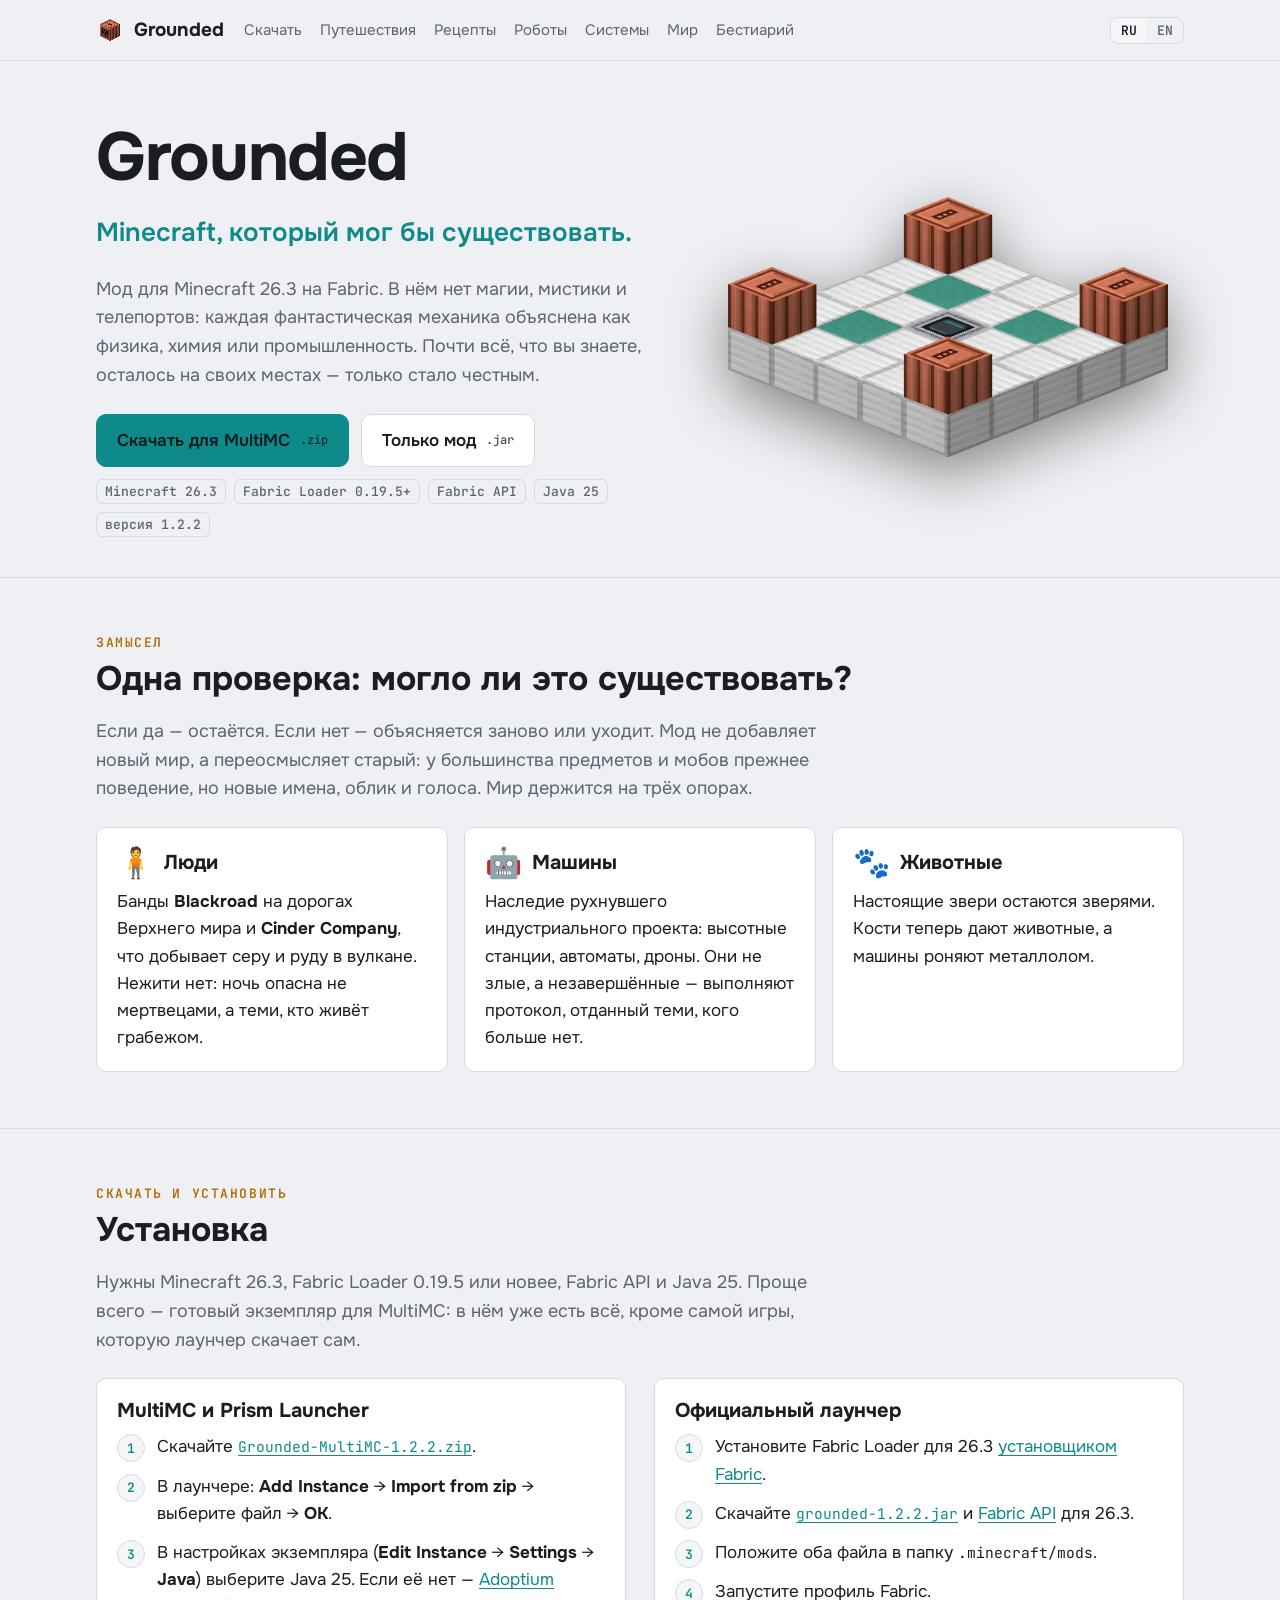
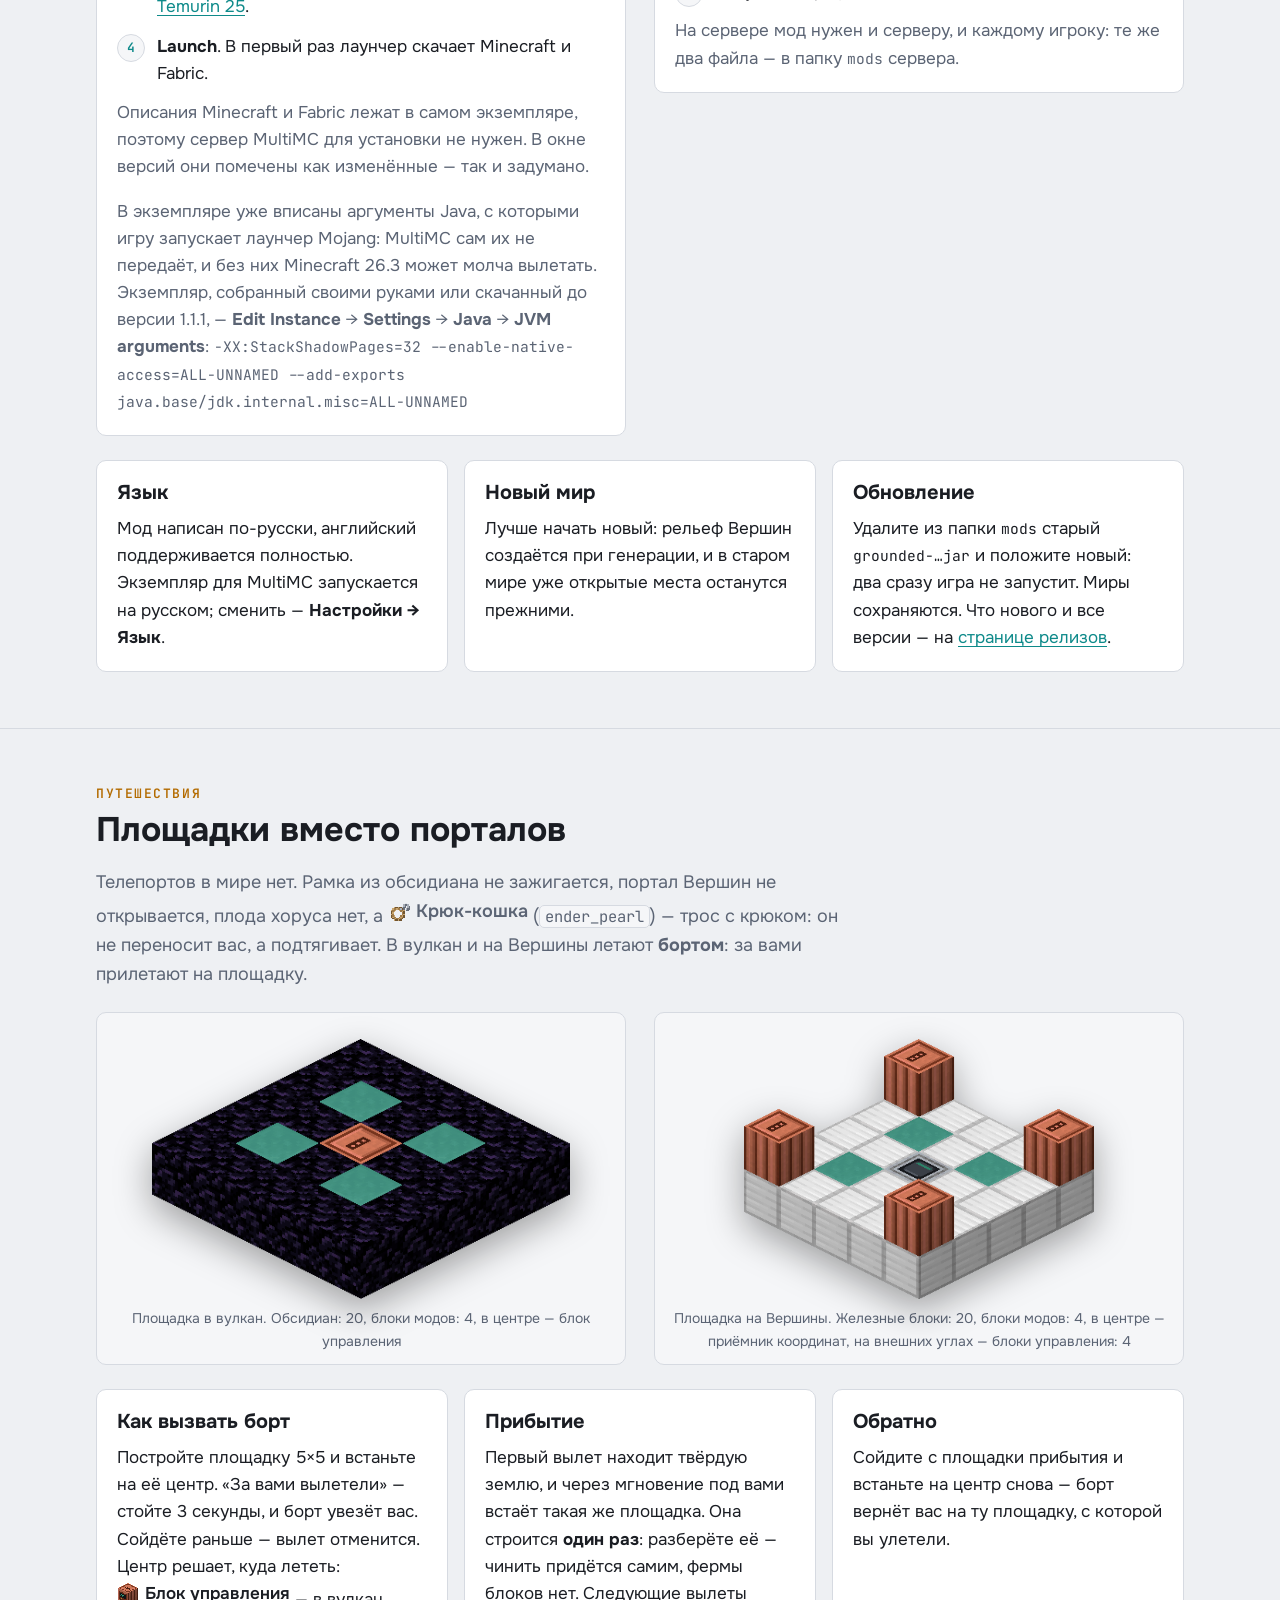
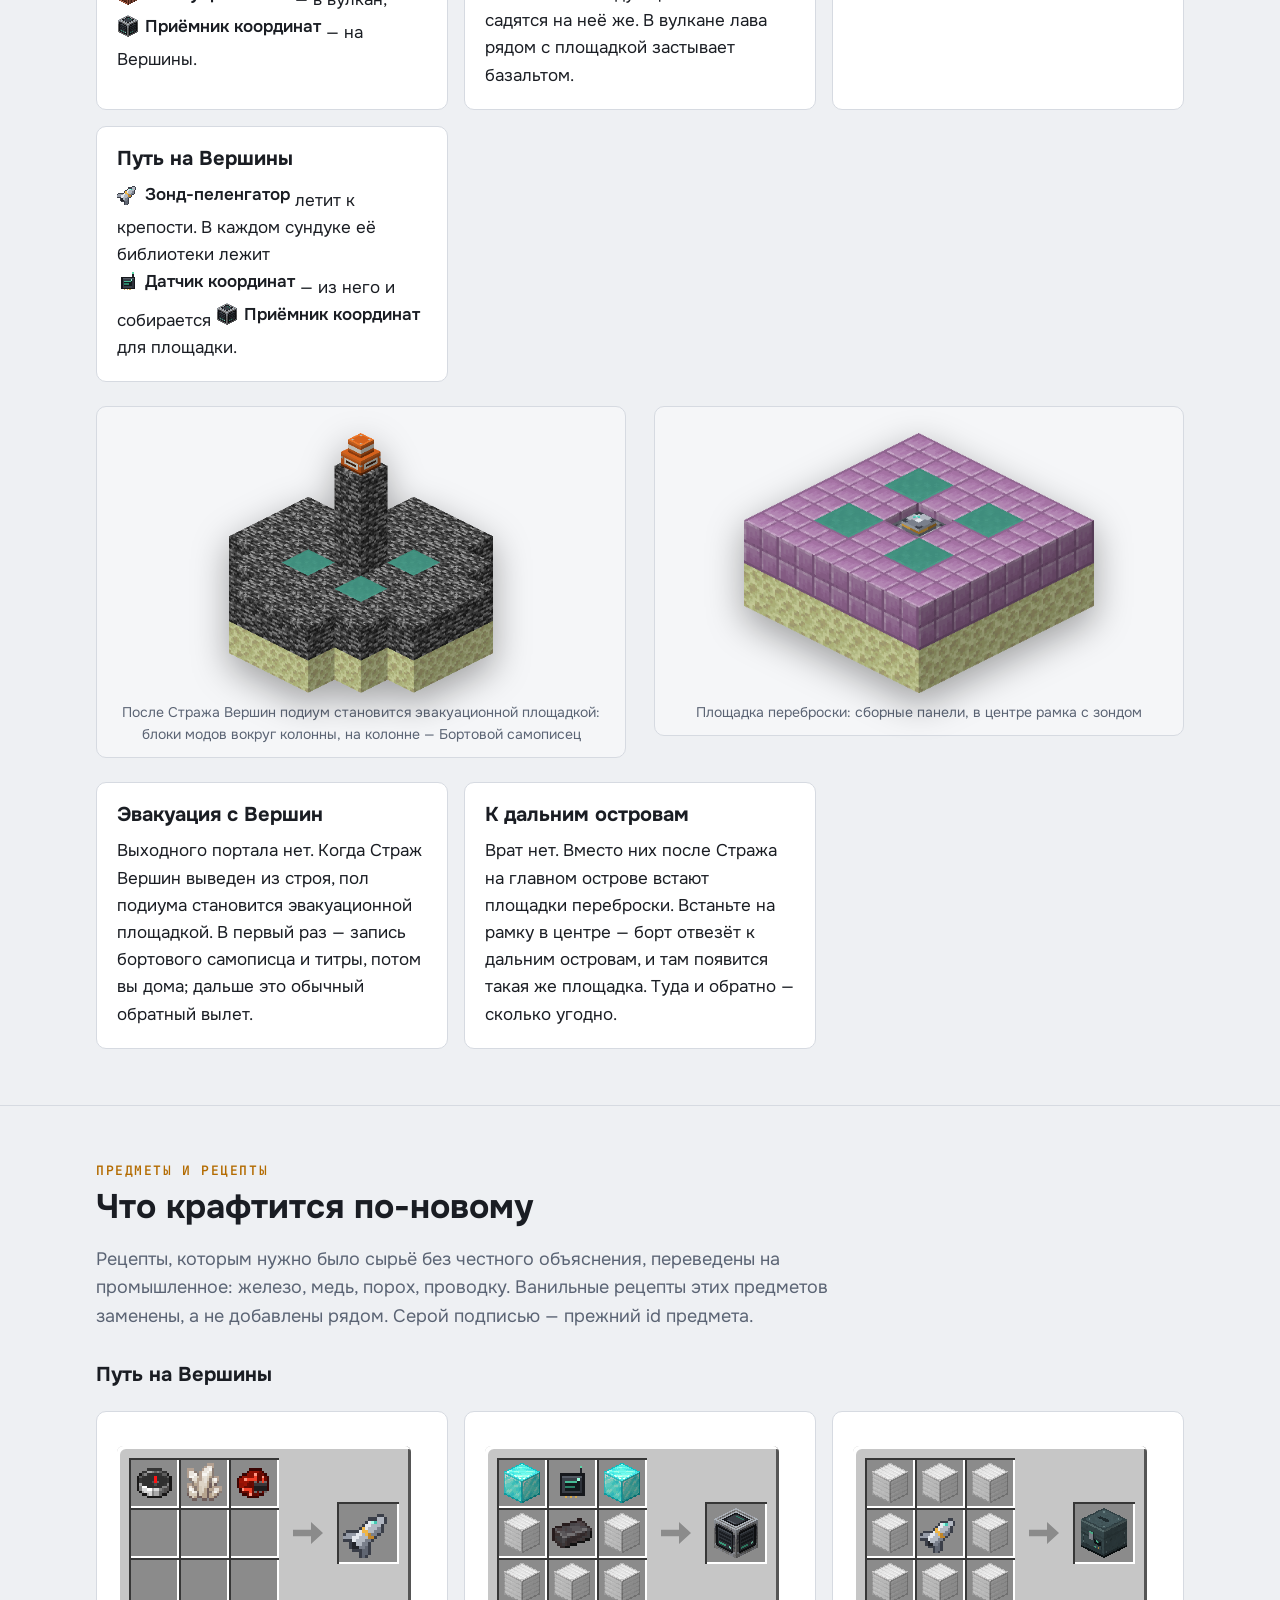
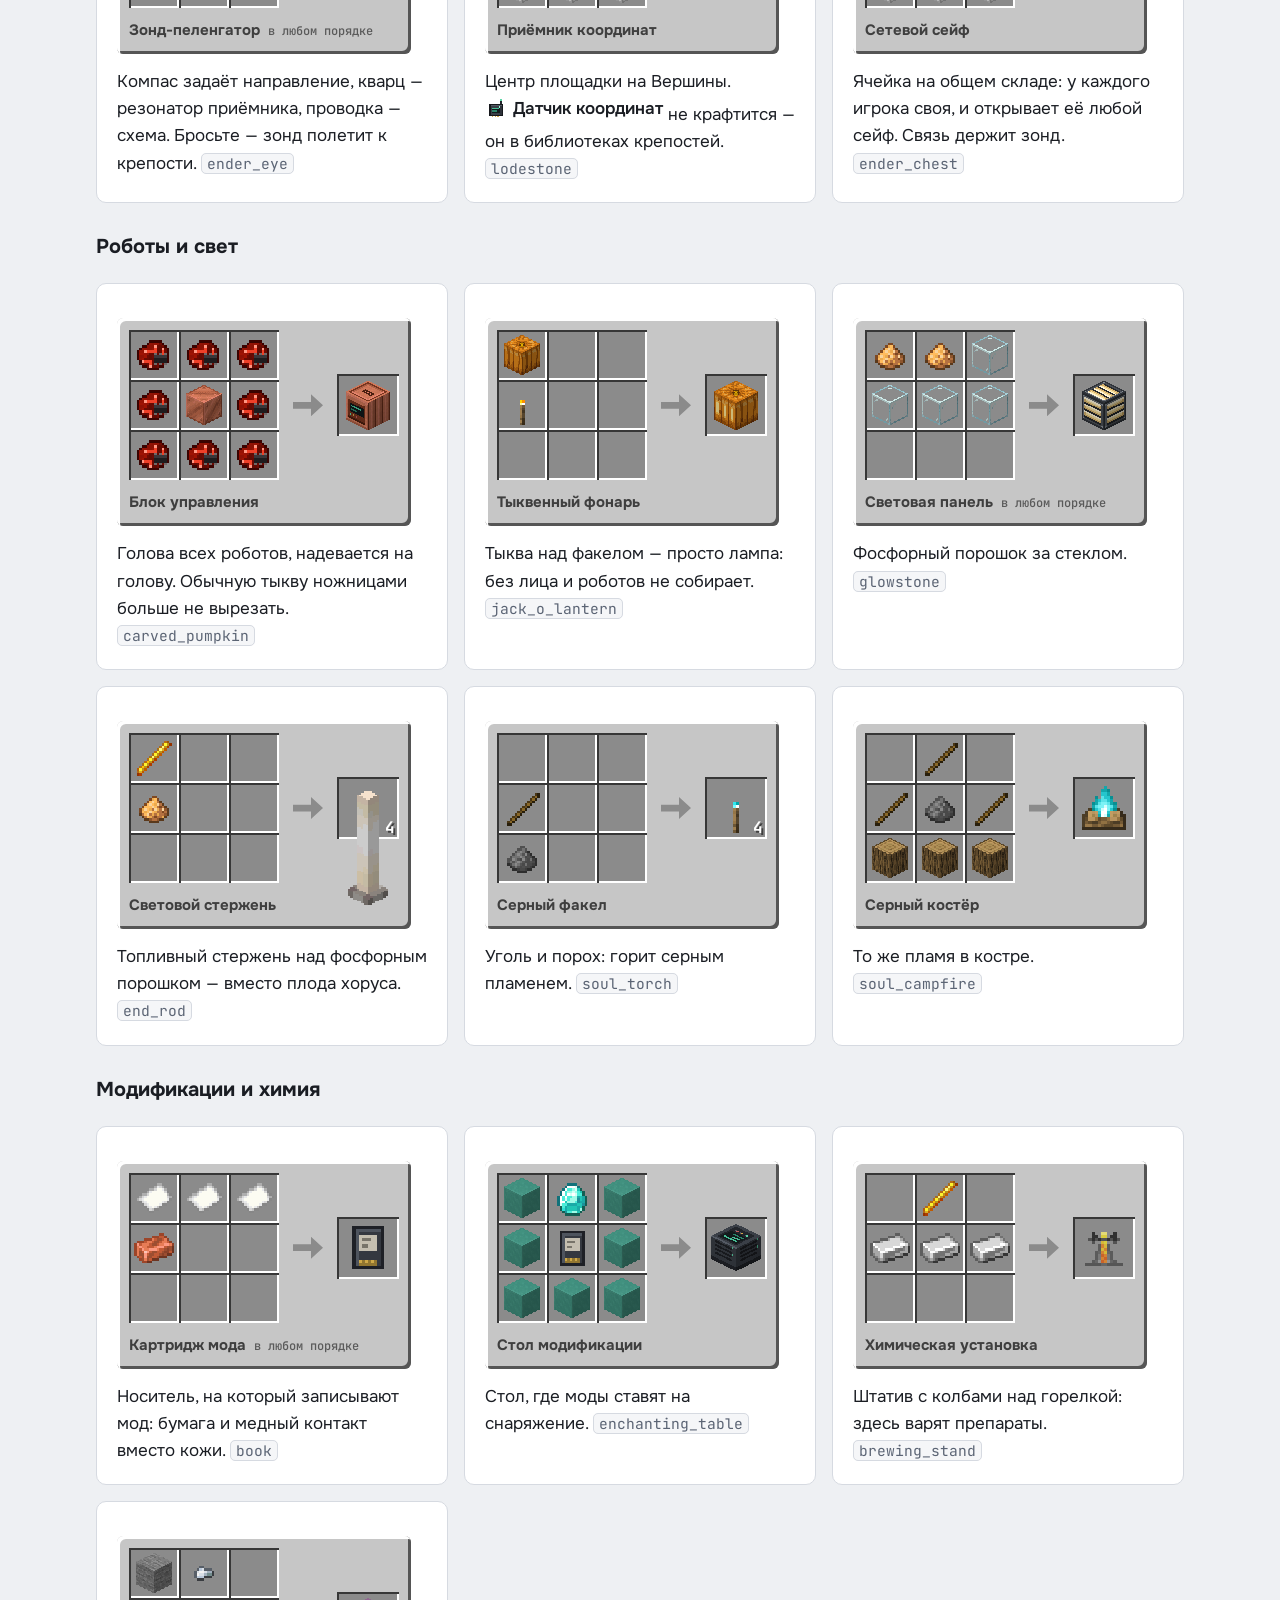
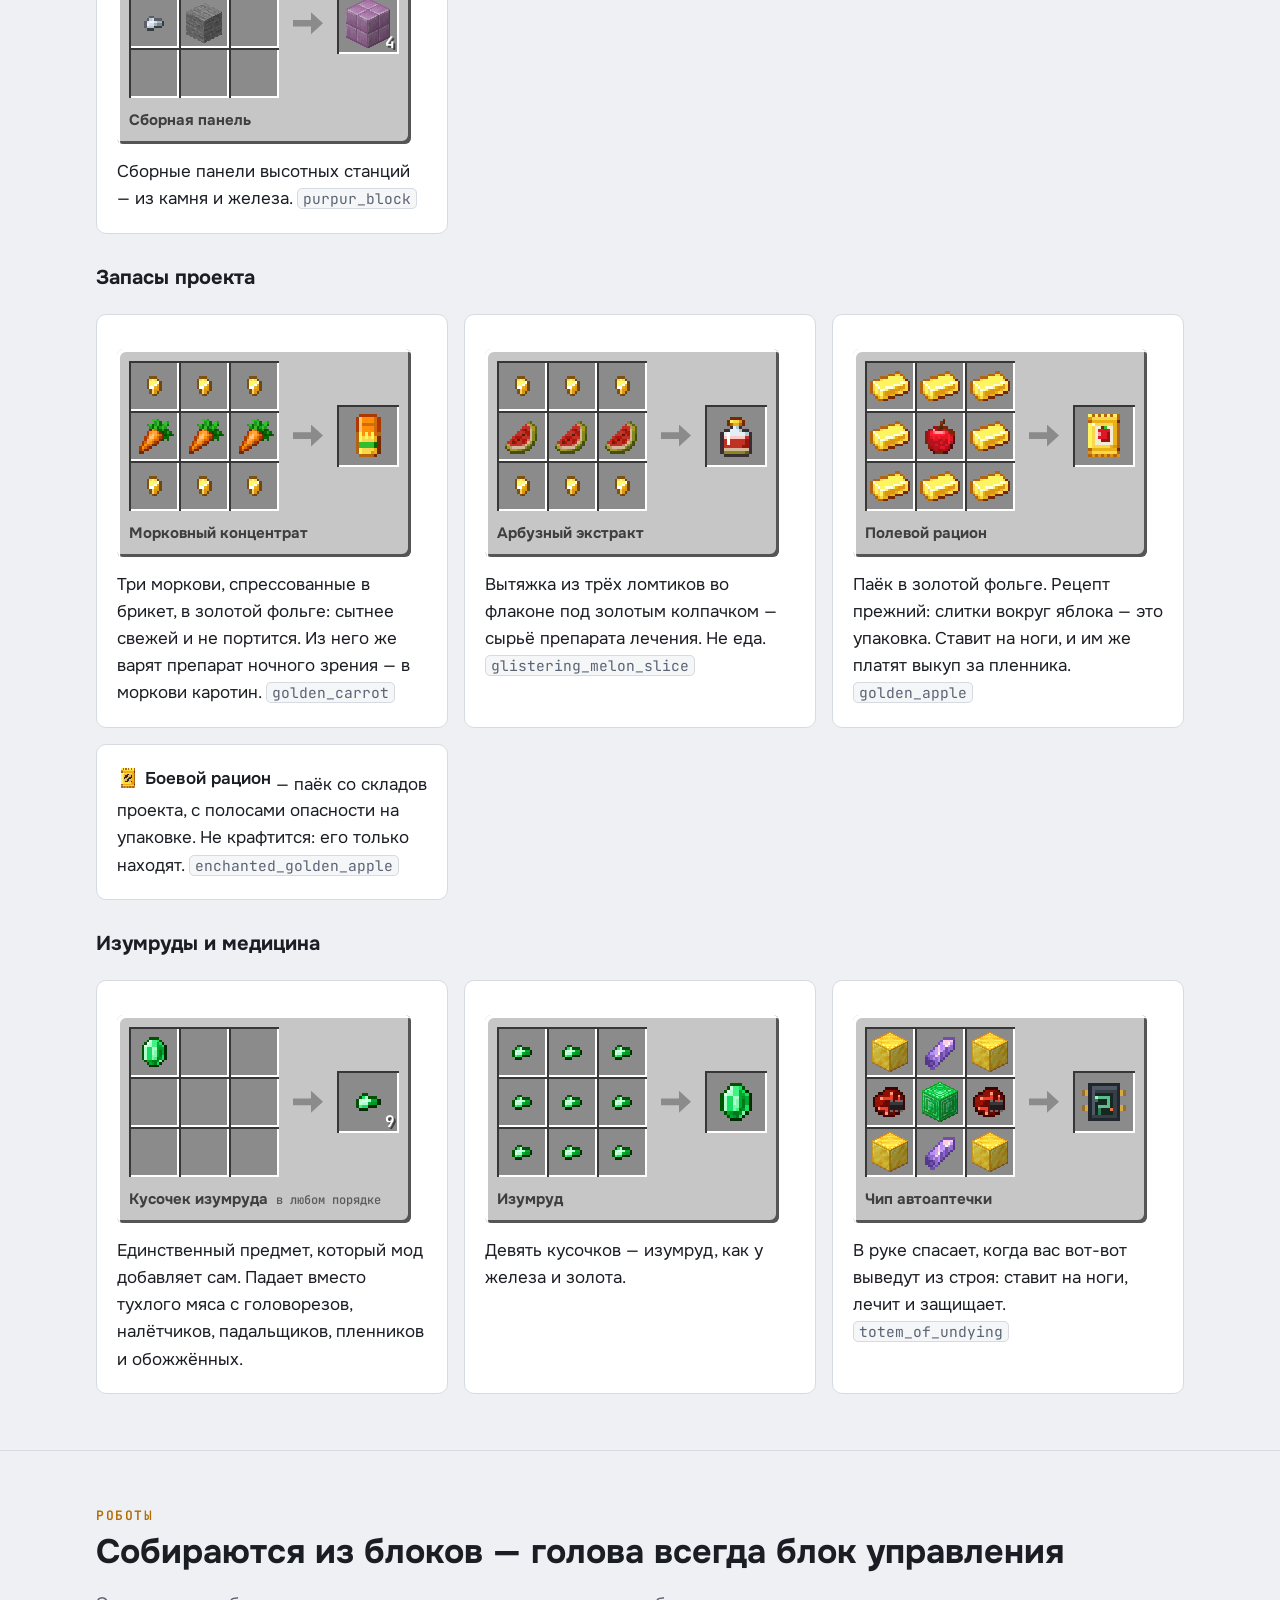
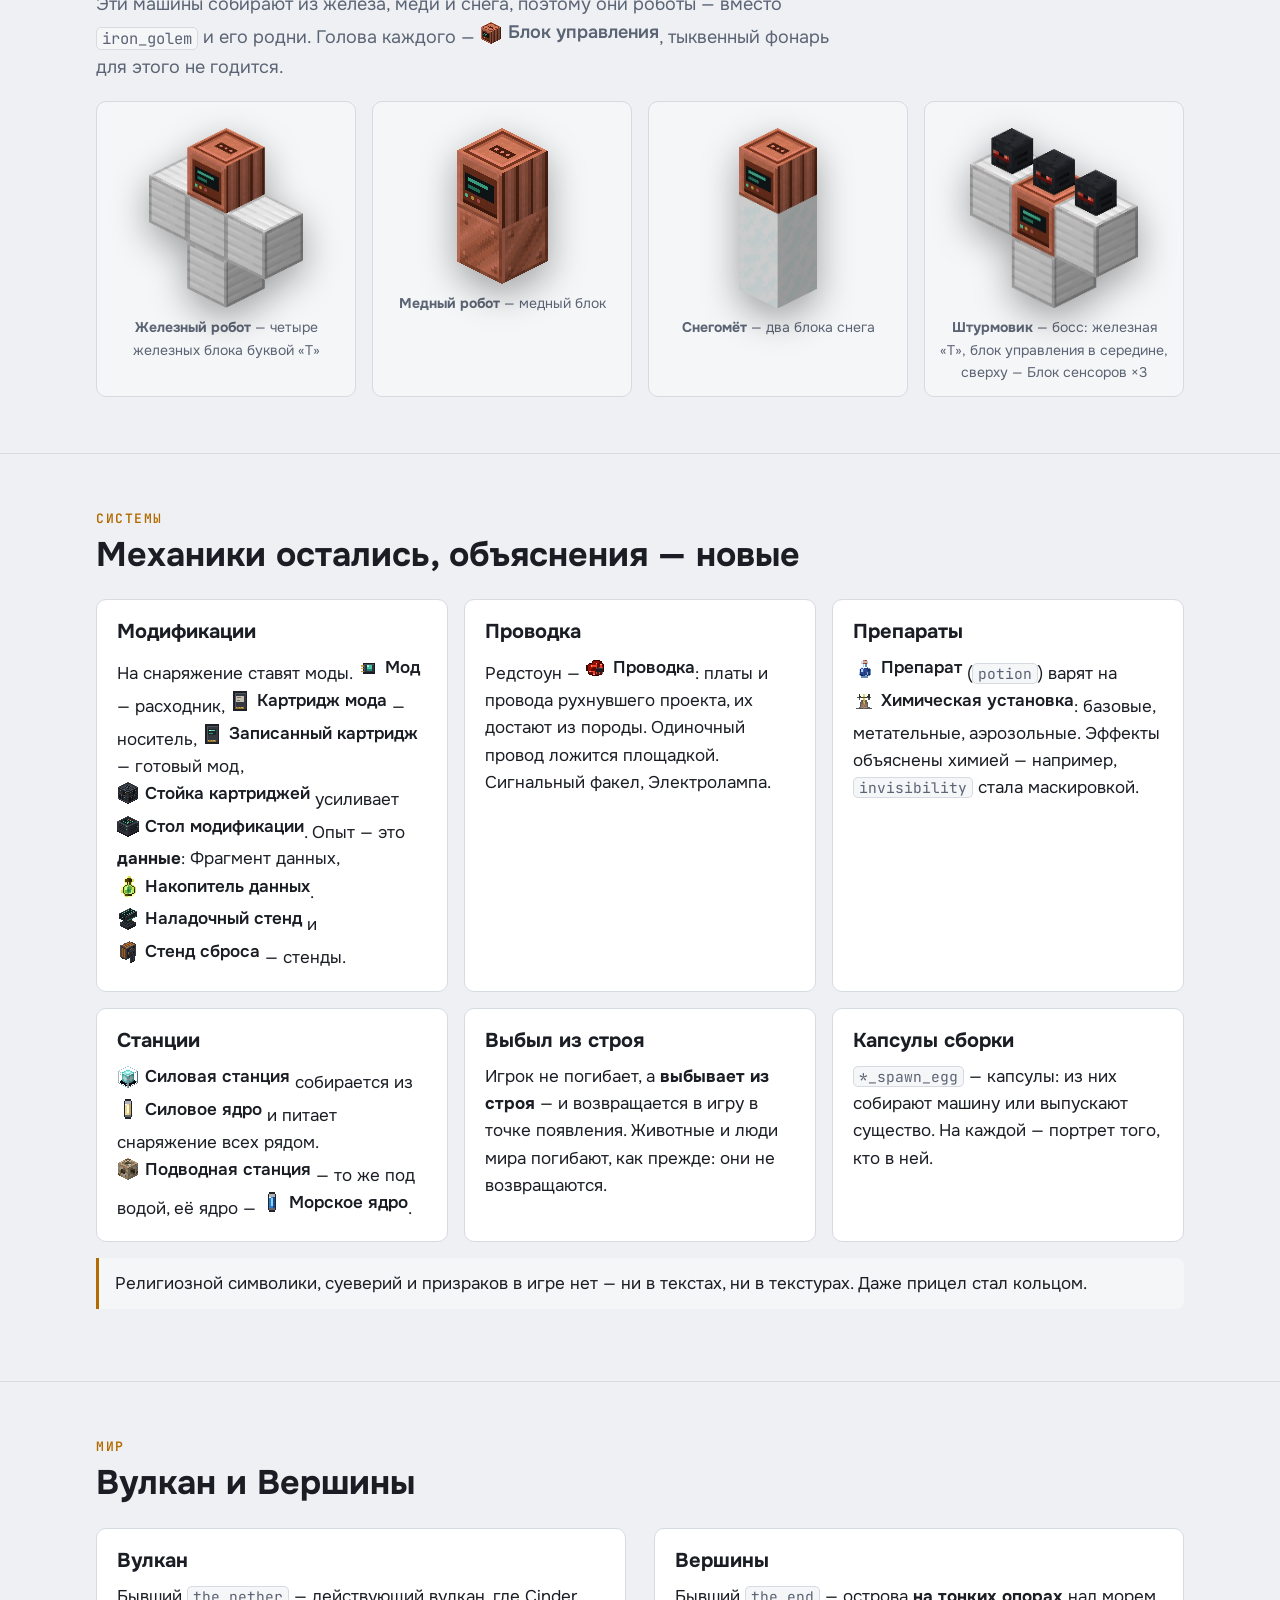
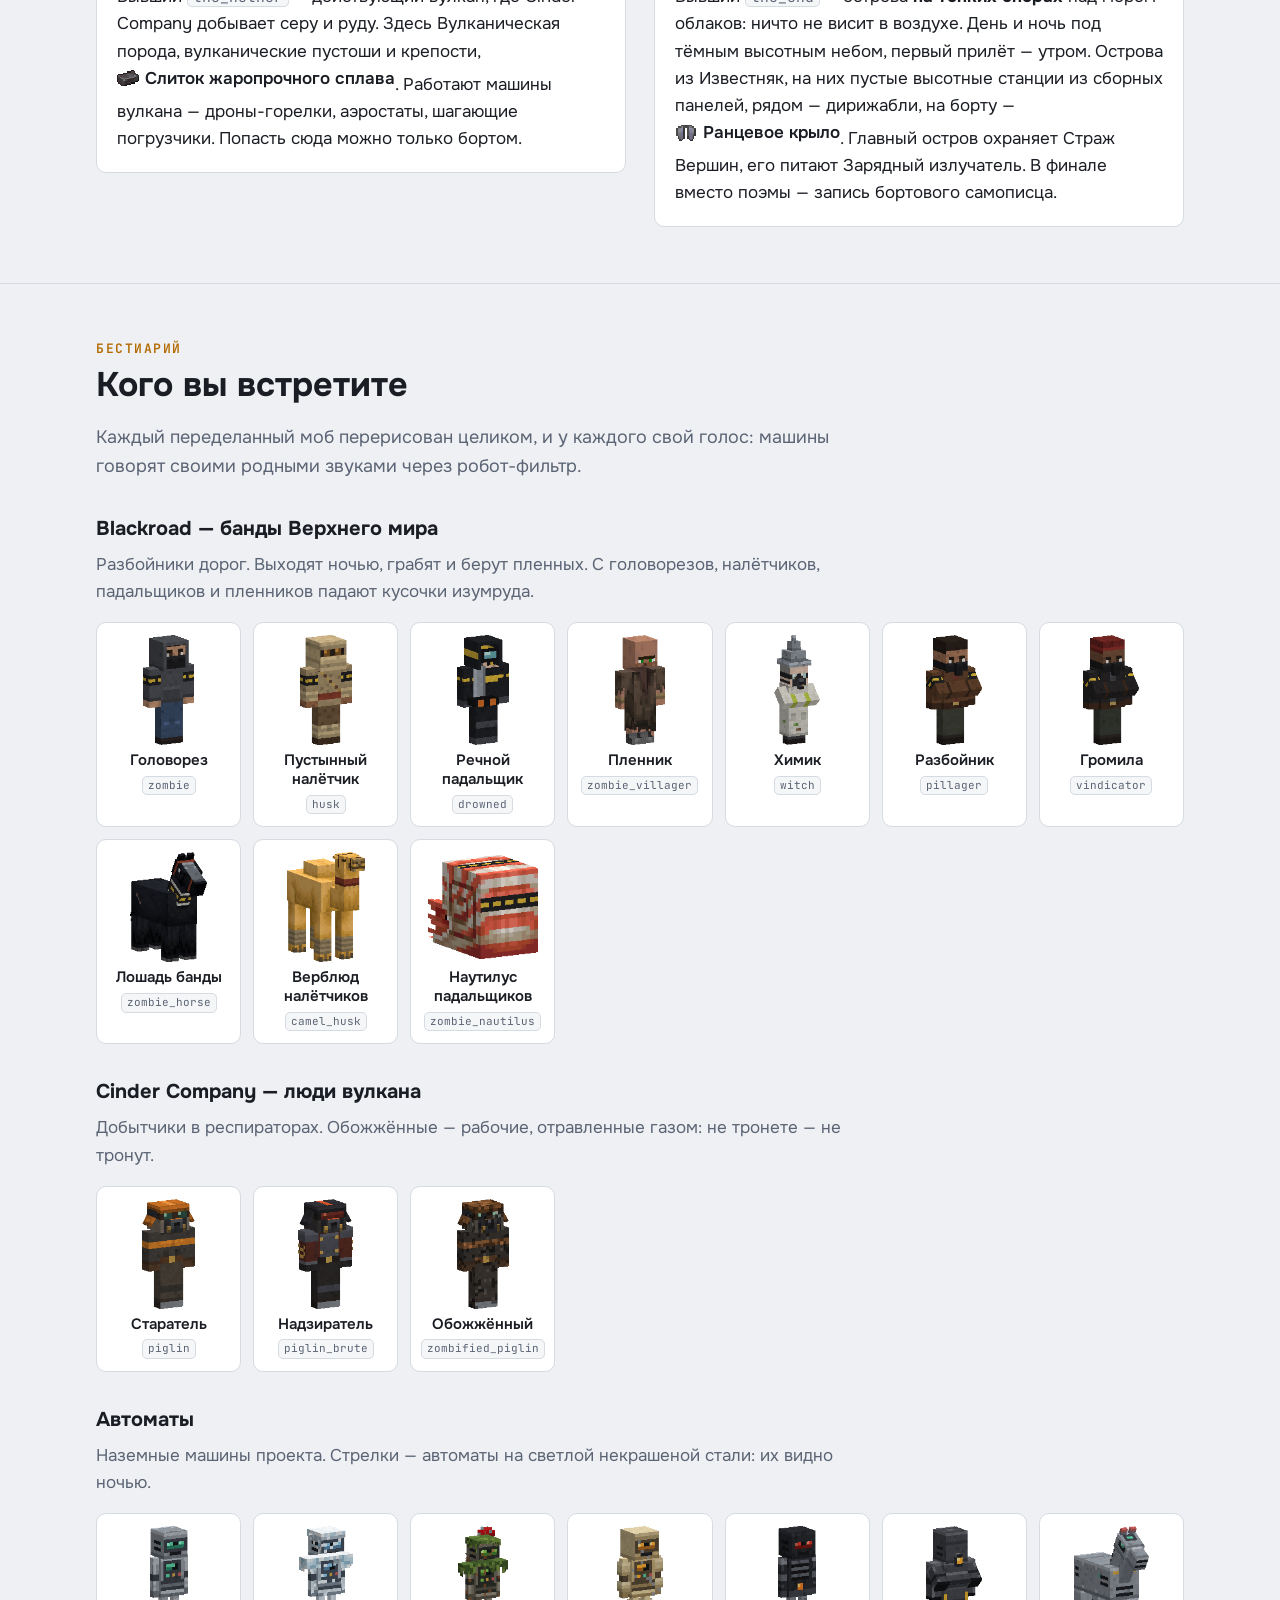
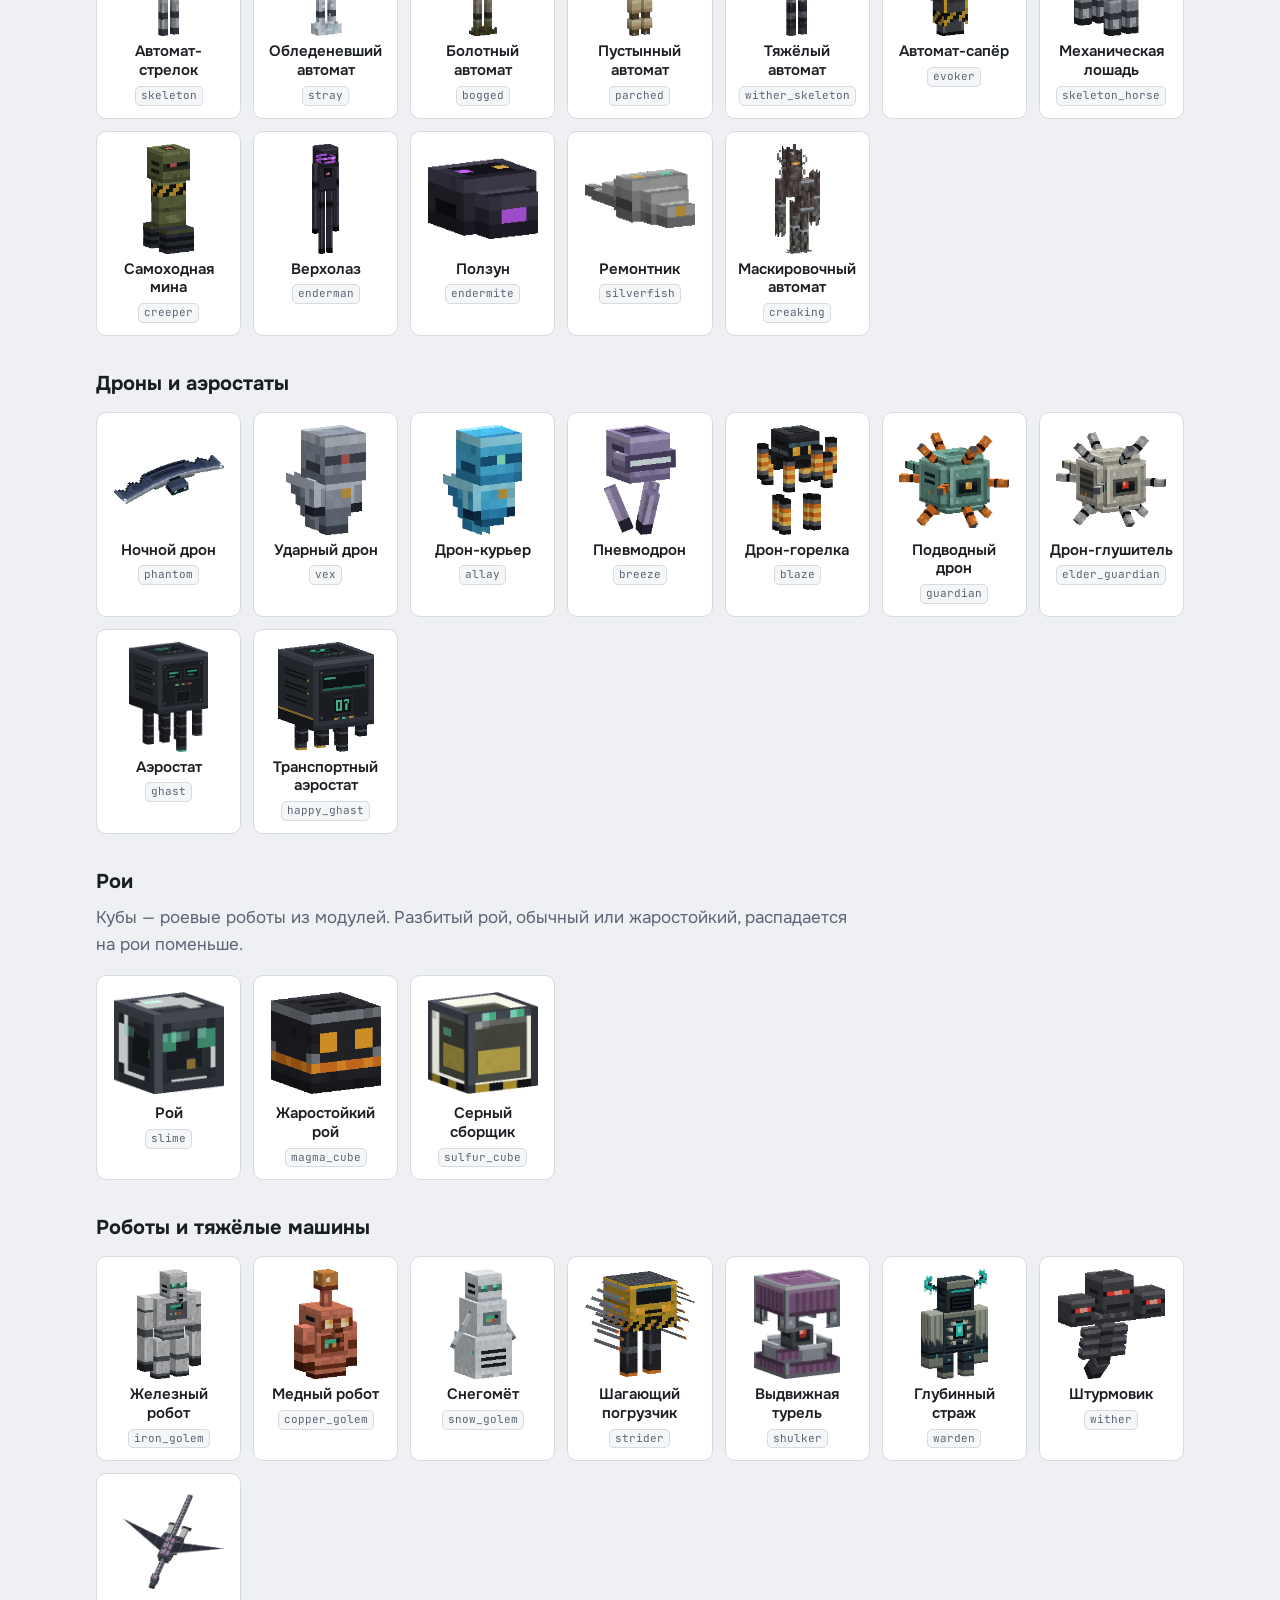
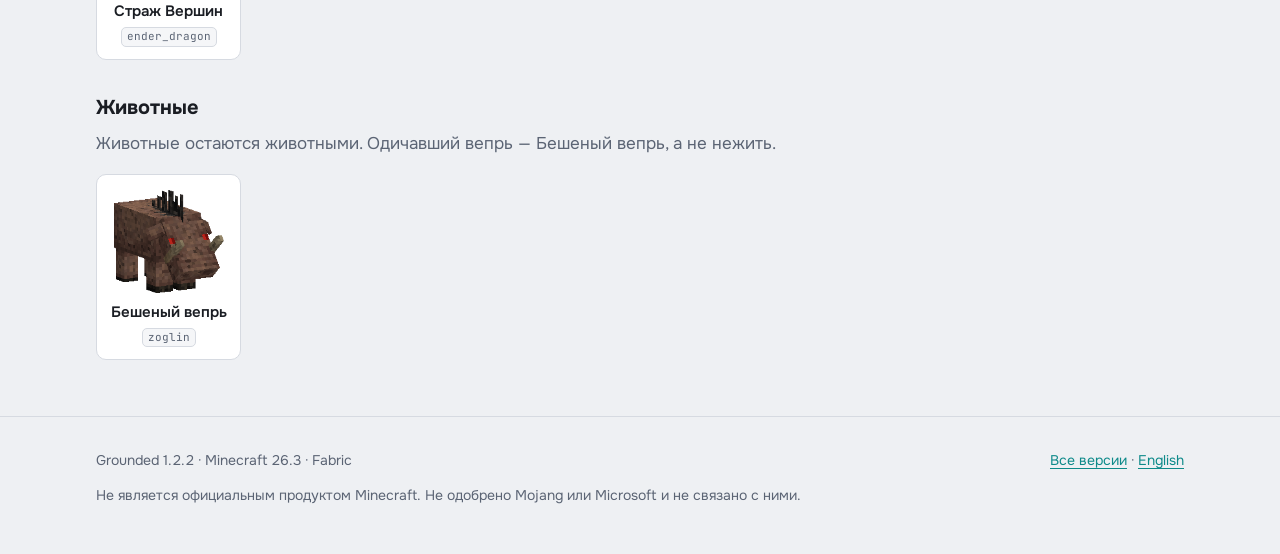
==== commit 6f5af6a8: "Site for Grounded 1.2.2 Co-Authored-By: Claude Opus 5.5 <noreply@anthropic.com>" ====
--- a/index.html
+++ b/index.html
@@ -41,12 +41,12 @@
       фантастическая механика объяснена как физика, химия или промышленность. Почти всё, что вы знаете,
       осталось на своих местах — только стало честным.</p>
       <div class="buttons">
-        <a class="btn primary" href="https://github.com/Baudi2/grounded/releases/download/v1.2.0/Grounded-MultiMC-1.2.0.zip">Скачать для MultiMC <small>.zip</small></a>
-        <a class="btn" href="https://github.com/Baudi2/grounded/releases/download/v1.2.0/grounded-1.2.0.jar">Только мод <small>.jar</small></a>
+        <a class="btn primary" href="https://github.com/Baudi2/grounded/releases/download/v1.2.2/Grounded-MultiMC-1.2.2.zip">Скачать для MultiMC <small>.zip</small></a>
+        <a class="btn" href="https://github.com/Baudi2/grounded/releases/download/v1.2.2/grounded-1.2.2.jar">Только мод <small>.jar</small></a>
       </div>
       <ul class="reqs">
         <li>Minecraft 26.3</li><li>Fabric Loader 0.19.5+</li><li>Fabric API</li><li>Java 25</li>
-        <li>версия 1.2.0</li>
+        <li>версия 1.2.2</li>
       </ul>
     </div>
     <figure><img class="scene" src="assets/scenes/pad_summits.png" alt="Площадка на Вершины: железо, приёмник координат в центре, блоки управления на углах" loading="lazy"></figure>
@@ -91,7 +91,7 @@
       <div class="card">
         <h3>MultiMC и Prism Launcher</h3>
         <ol class="steps">
-          <li>Скачайте <a href="https://github.com/Baudi2/grounded/releases/download/v1.2.0/Grounded-MultiMC-1.2.0.zip"><code>Grounded-MultiMC-1.2.0.zip</code></a>.</li>
+          <li>Скачайте <a href="https://github.com/Baudi2/grounded/releases/download/v1.2.2/Grounded-MultiMC-1.2.2.zip"><code>Grounded-MultiMC-1.2.2.zip</code></a>.</li>
           <li>В лаунчере: <b>Add Instance</b> → <b>Import from zip</b> → выберите файл → <b>OK</b>.</li>
           <li>В настройках экземпляра (<b>Edit Instance</b> → <b>Settings</b> → <b>Java</b>) выберите
           Java 25. Если её нет — <a href="https://adoptium.net/">Adoptium Temurin 25</a>.</li>
@@ -109,7 +109,7 @@
         <ol class="steps">
           <li>Установите Fabric Loader для 26.3 <a href="https://fabricmc.net/use/installer/">установщиком
           Fabric</a>.</li>
-          <li>Скачайте <a href="https://github.com/Baudi2/grounded/releases/download/v1.2.0/grounded-1.2.0.jar"><code>grounded-1.2.0.jar</code></a> и
+          <li>Скачайте <a href="https://github.com/Baudi2/grounded/releases/download/v1.2.2/grounded-1.2.2.jar"><code>grounded-1.2.2.jar</code></a> и
           <a href="https://modrinth.com/mod/fabric-api">Fabric API</a> для 26.3.</li>
           <li>Положите оба файла в папку <code>.minecraft/mods</code>.</li>
           <li>Запустите профиль Fabric.</li>
@@ -454,7 +454,7 @@
 
 <footer>
   <div class="wrap">
-    <span>Grounded 1.2.0 · Minecraft 26.3 · Fabric</span>
+    <span>Grounded 1.2.2 · Minecraft 26.3 · Fabric</span>
     <span><a href="https://github.com/Baudi2/grounded/releases">Все версии</a> · <a href="en/" hreflang="en">English</a></span>
     <span>Не является официальным продуктом Minecraft. Не одобрено Mojang или Microsoft и не связано с ними.</span>
   </div>
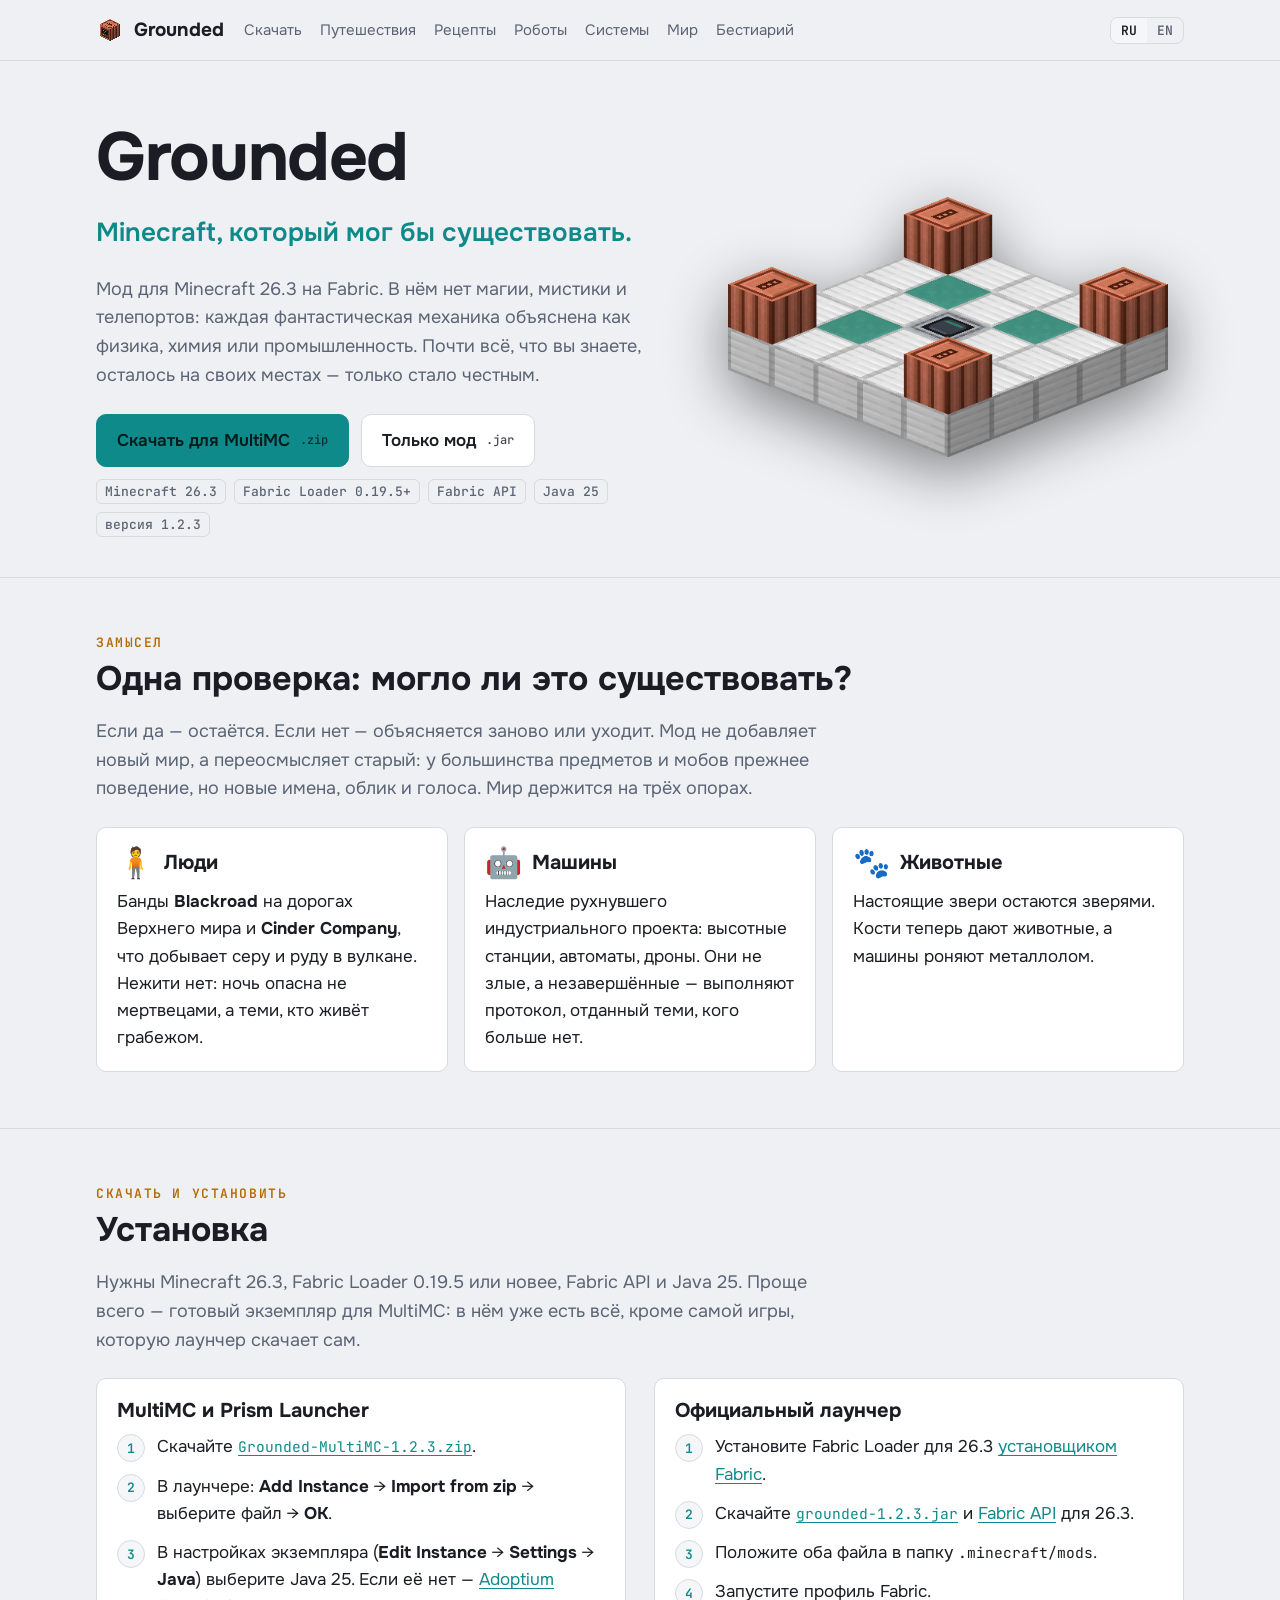
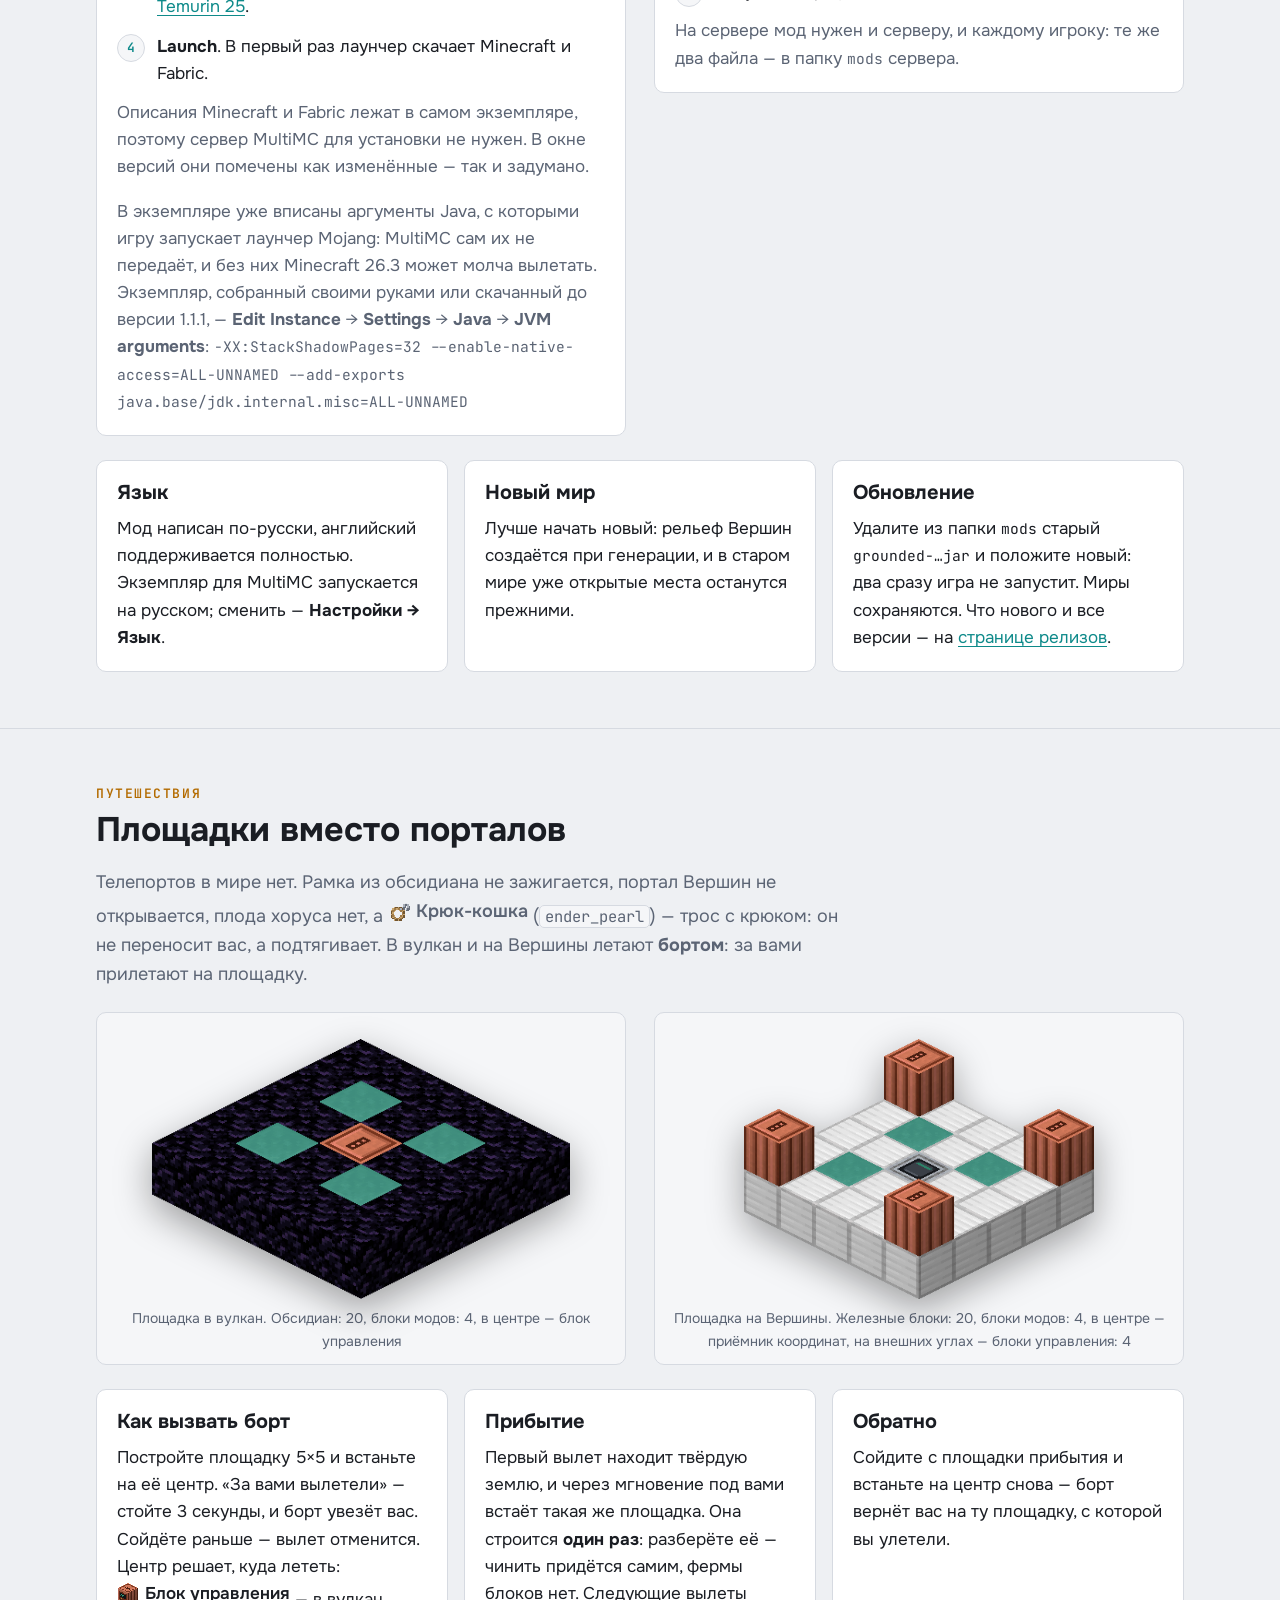
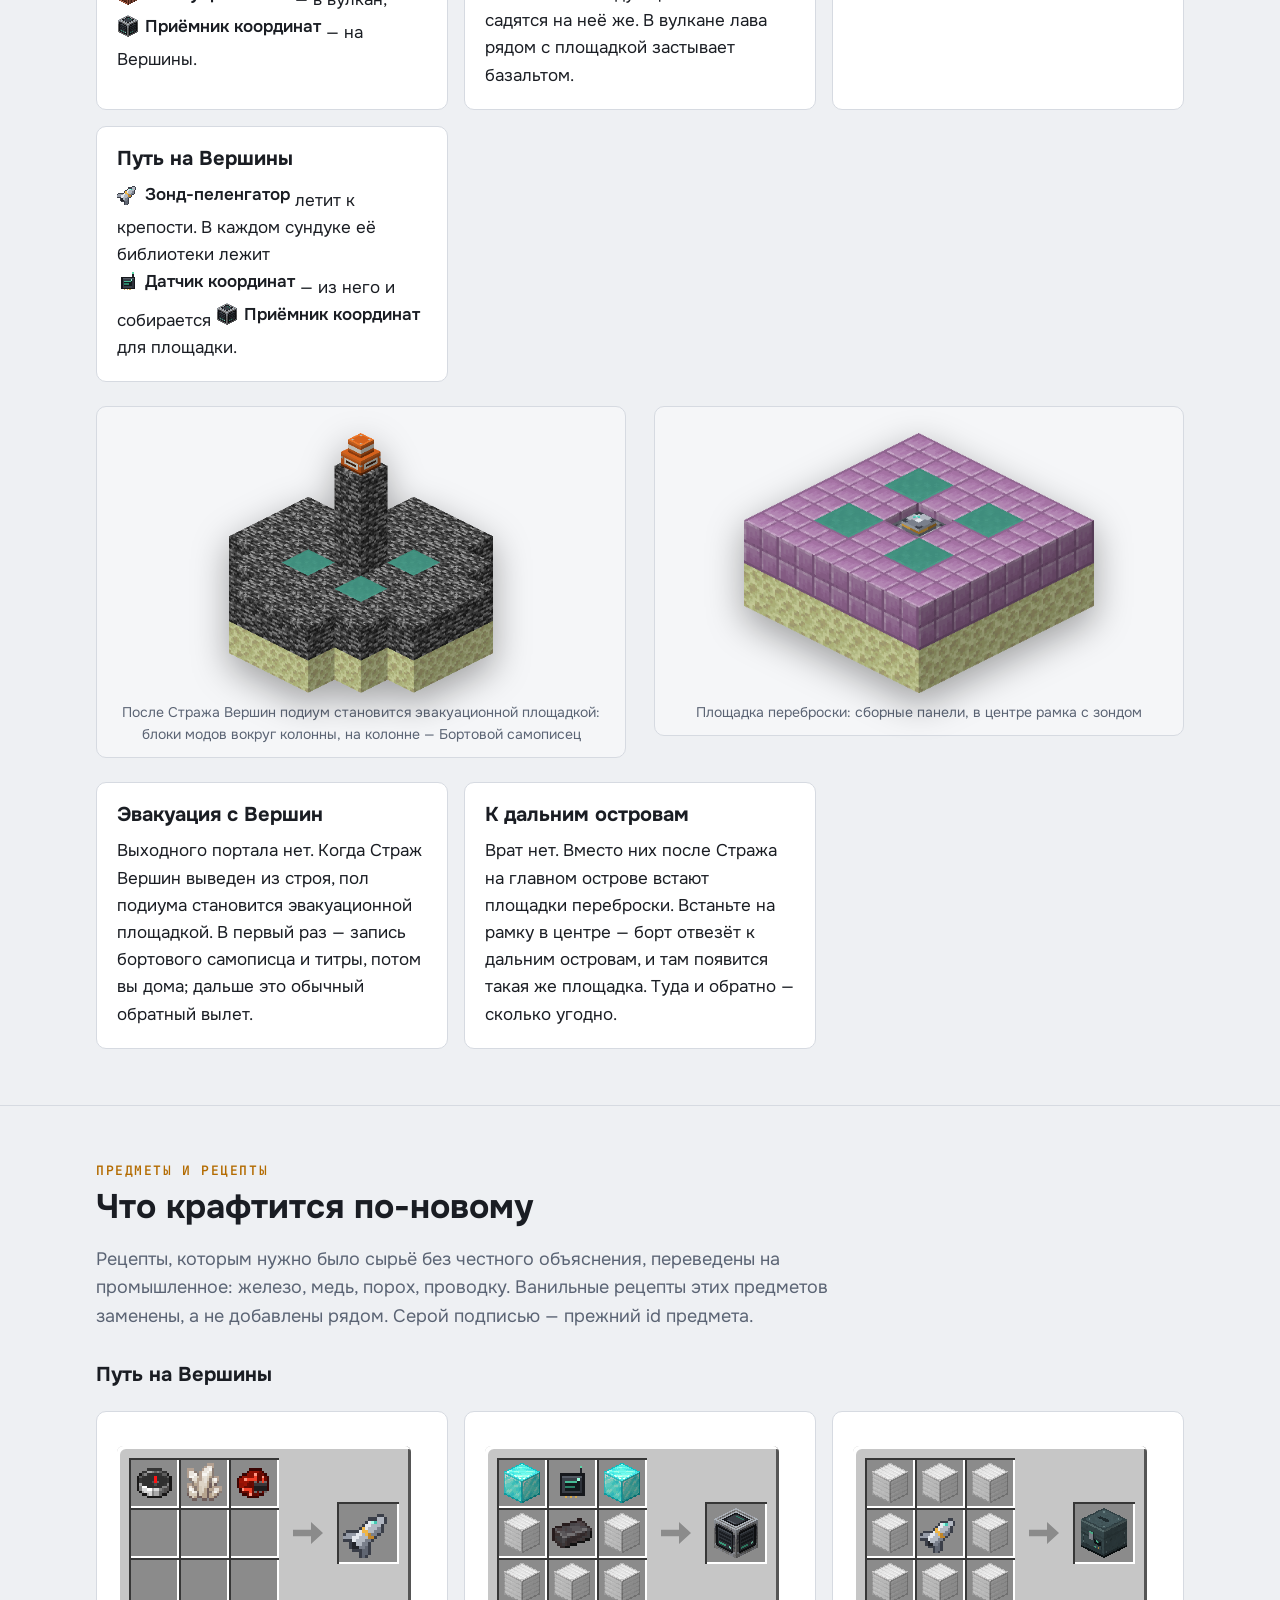
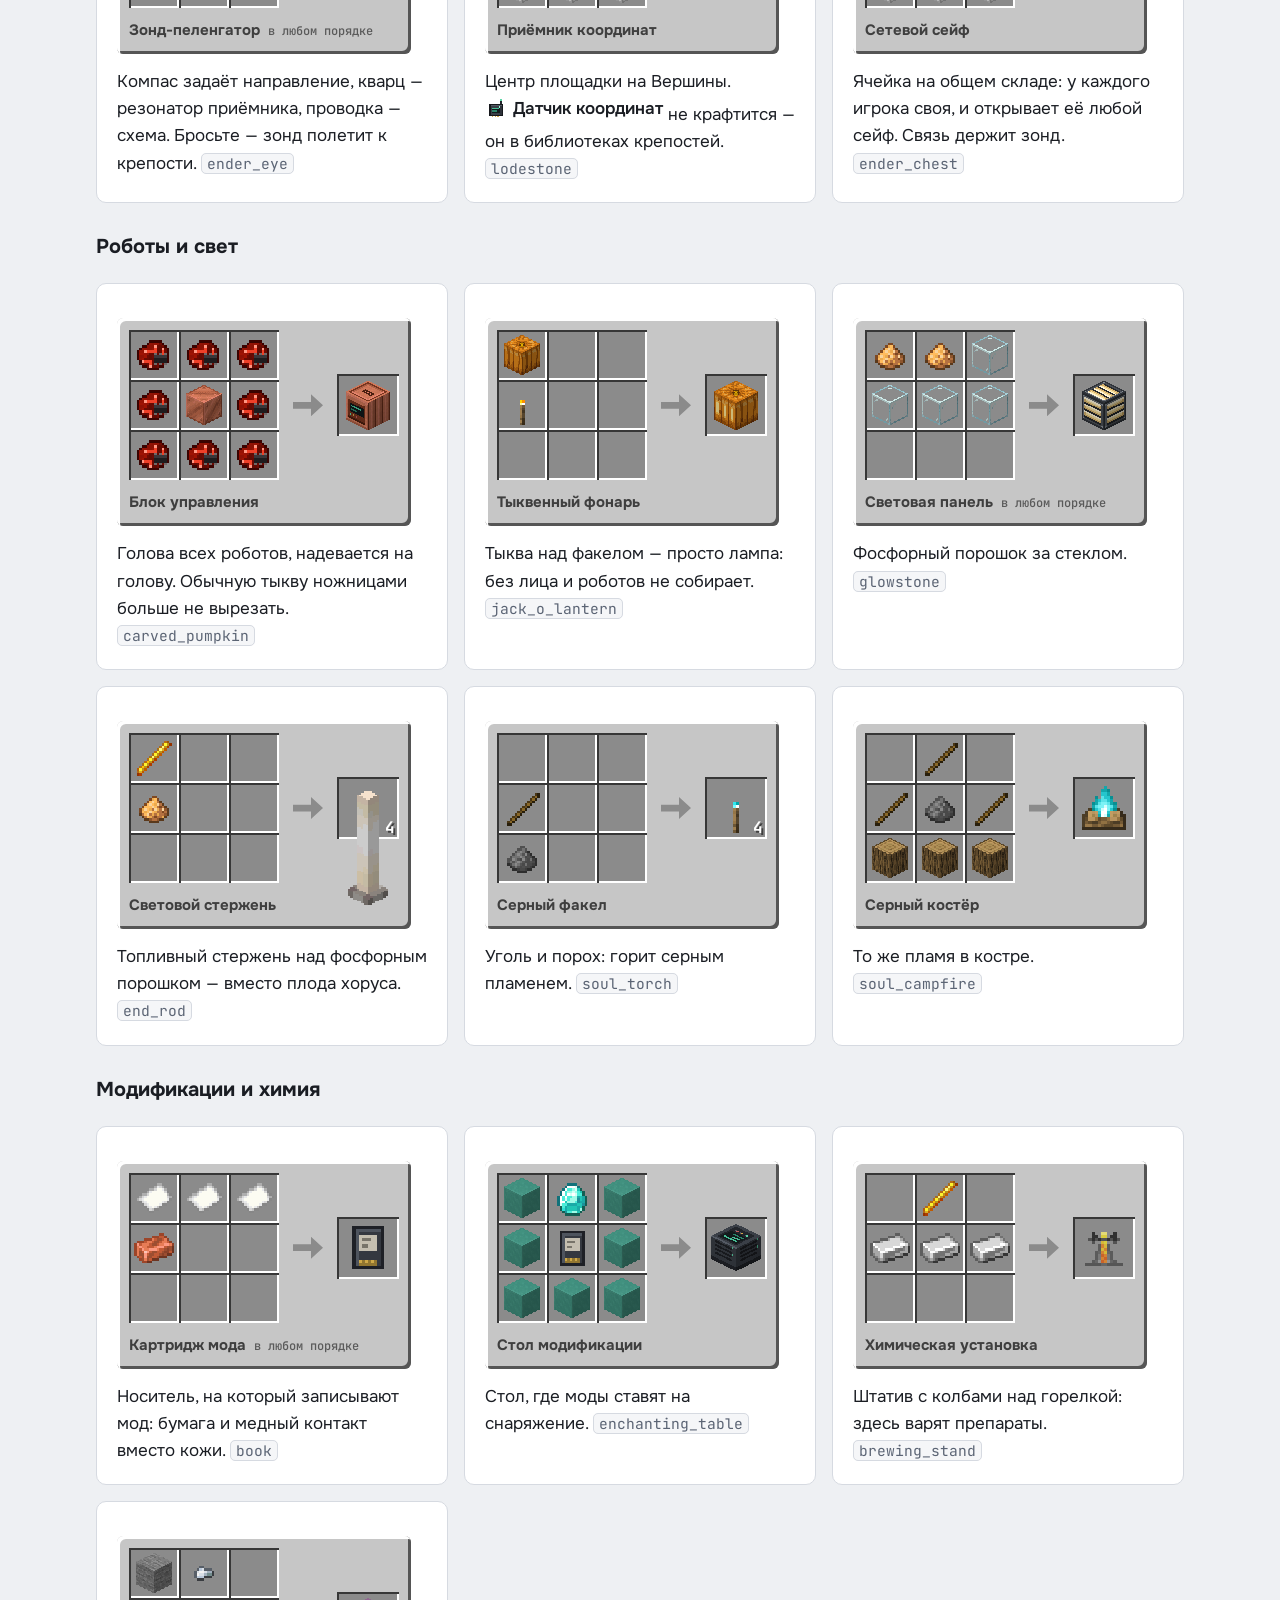
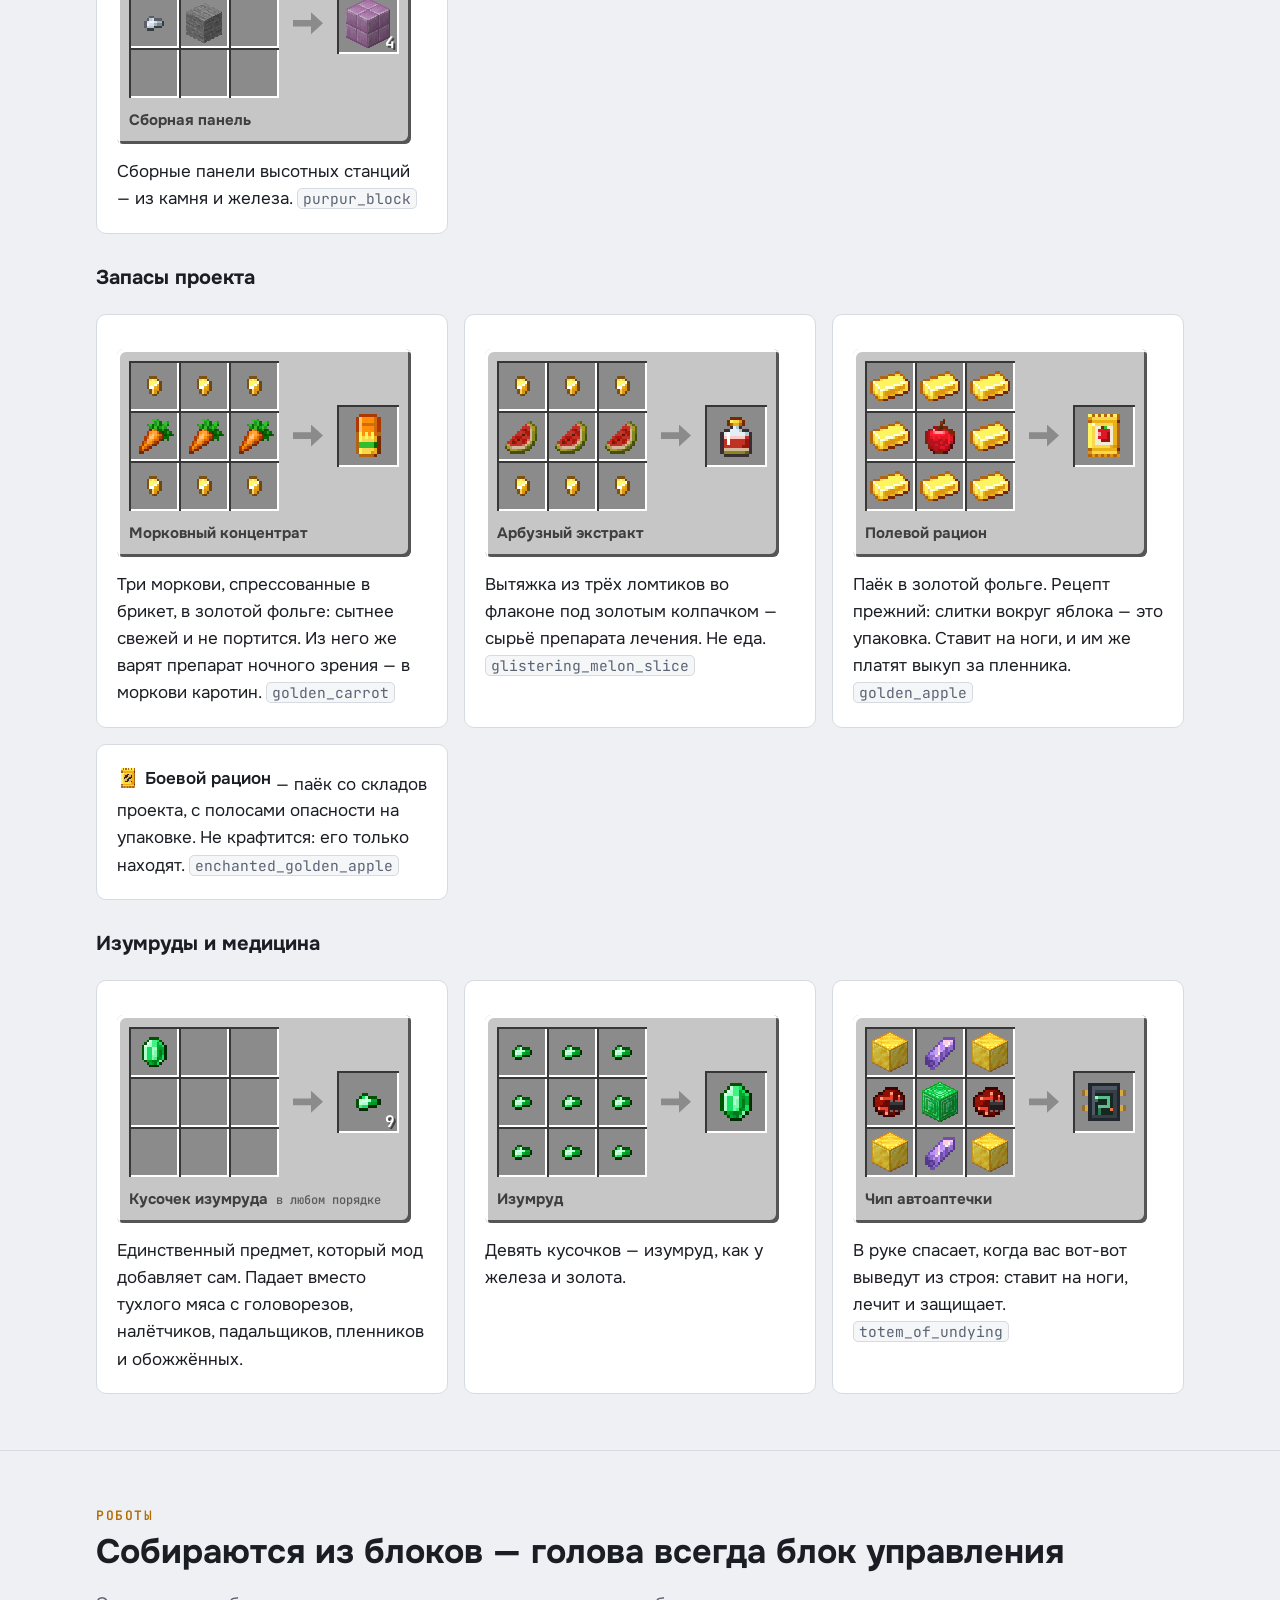
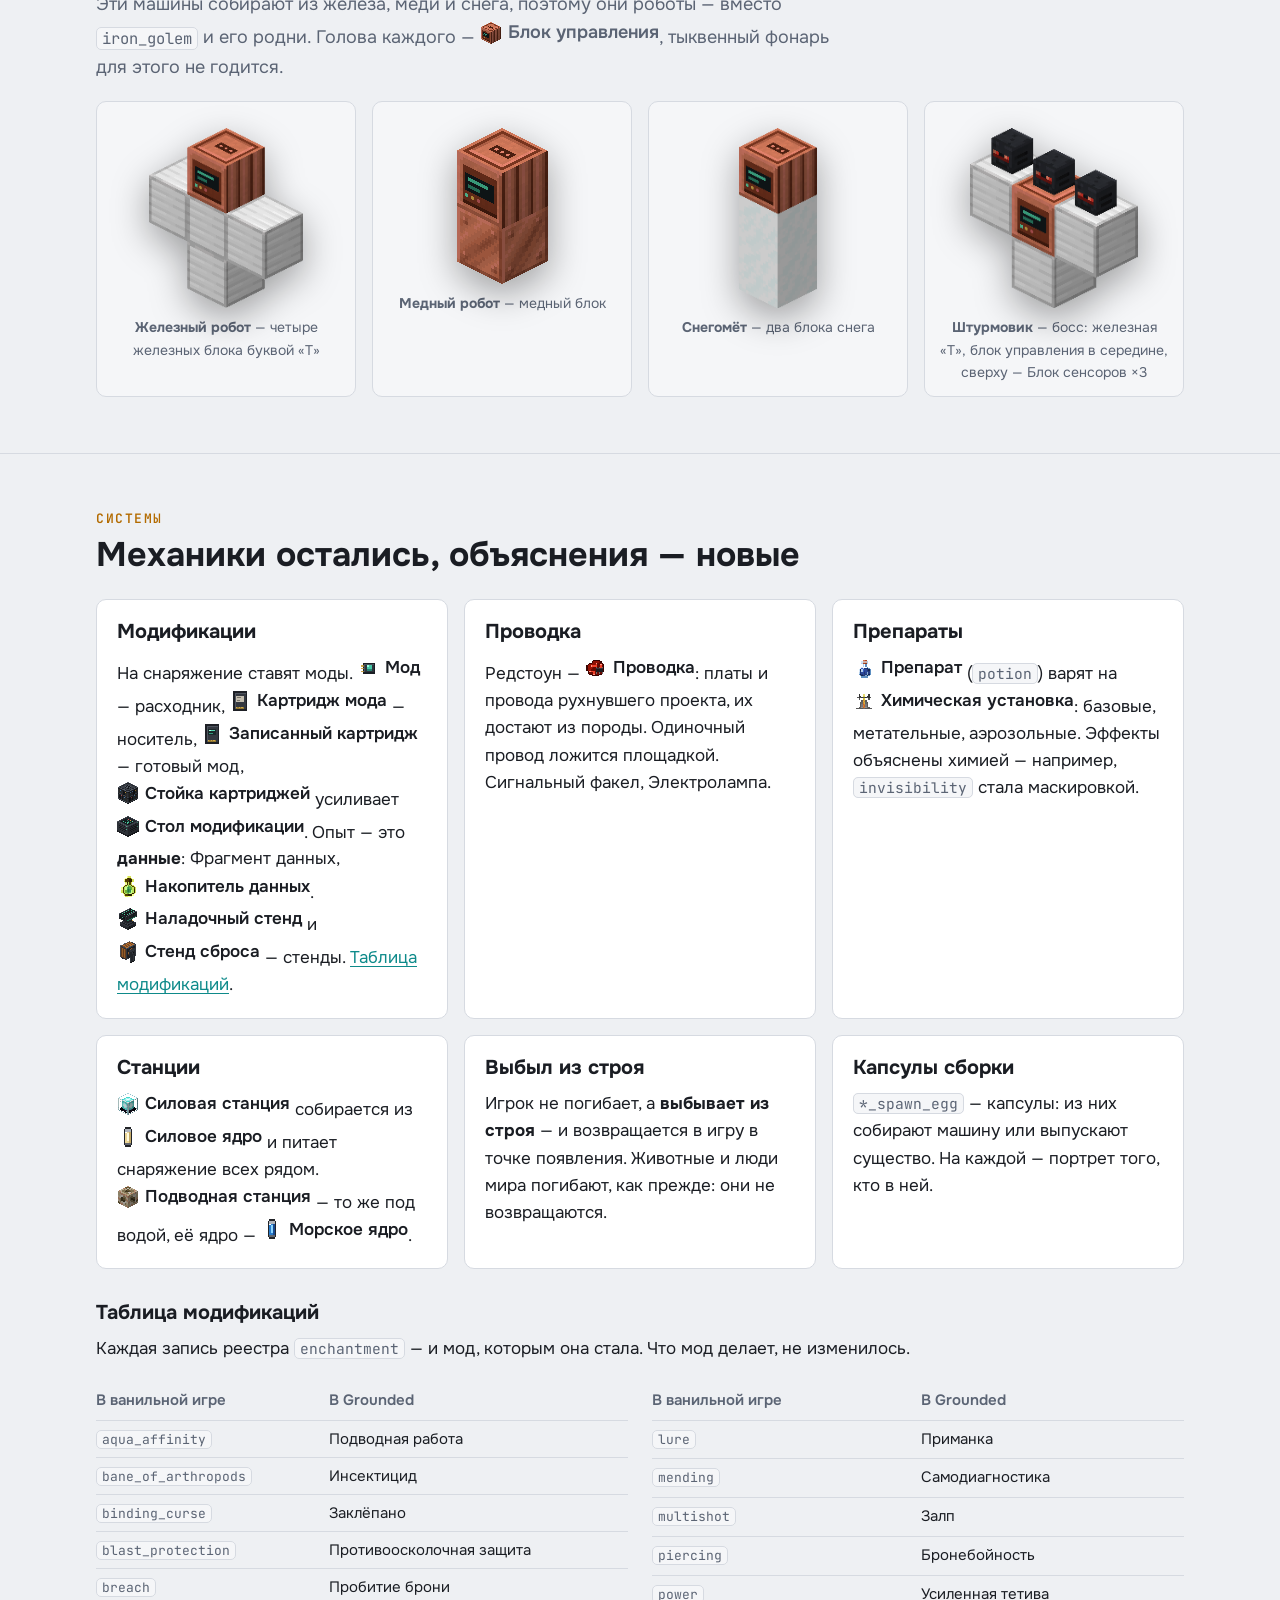
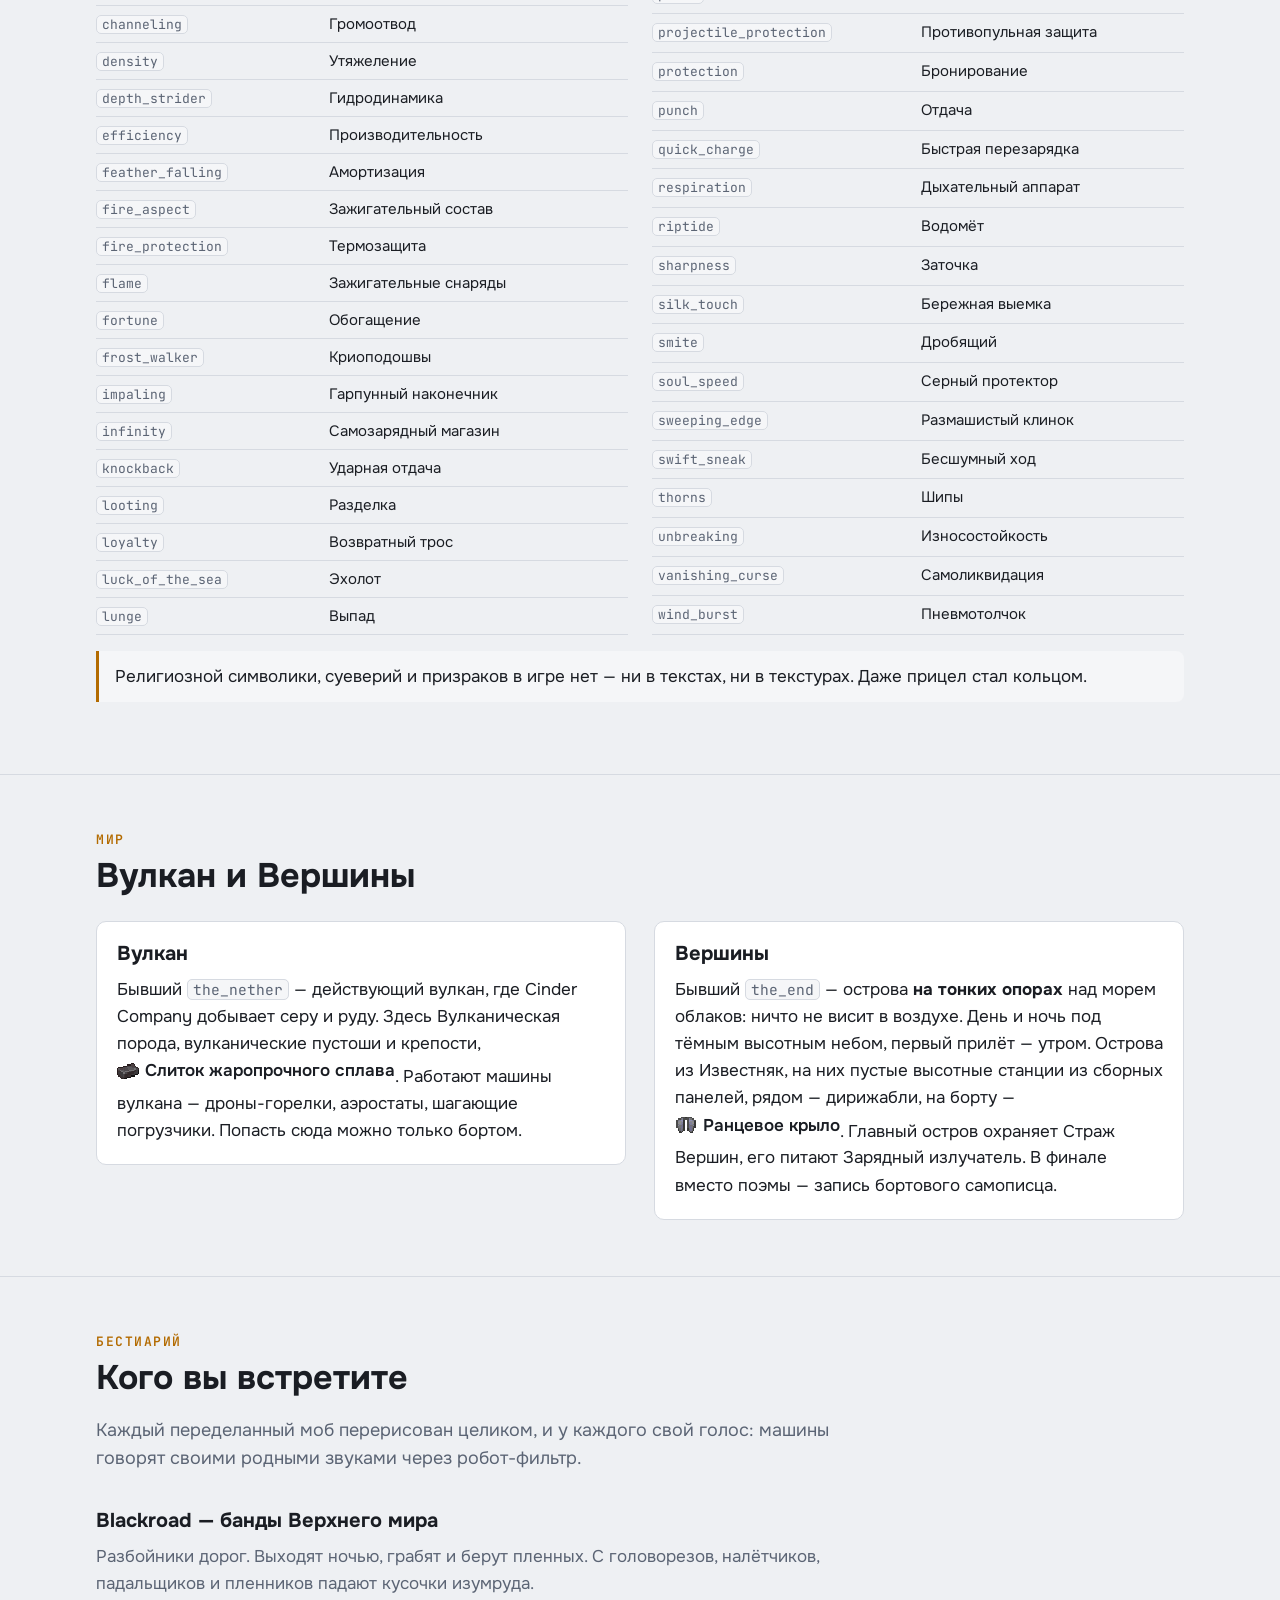
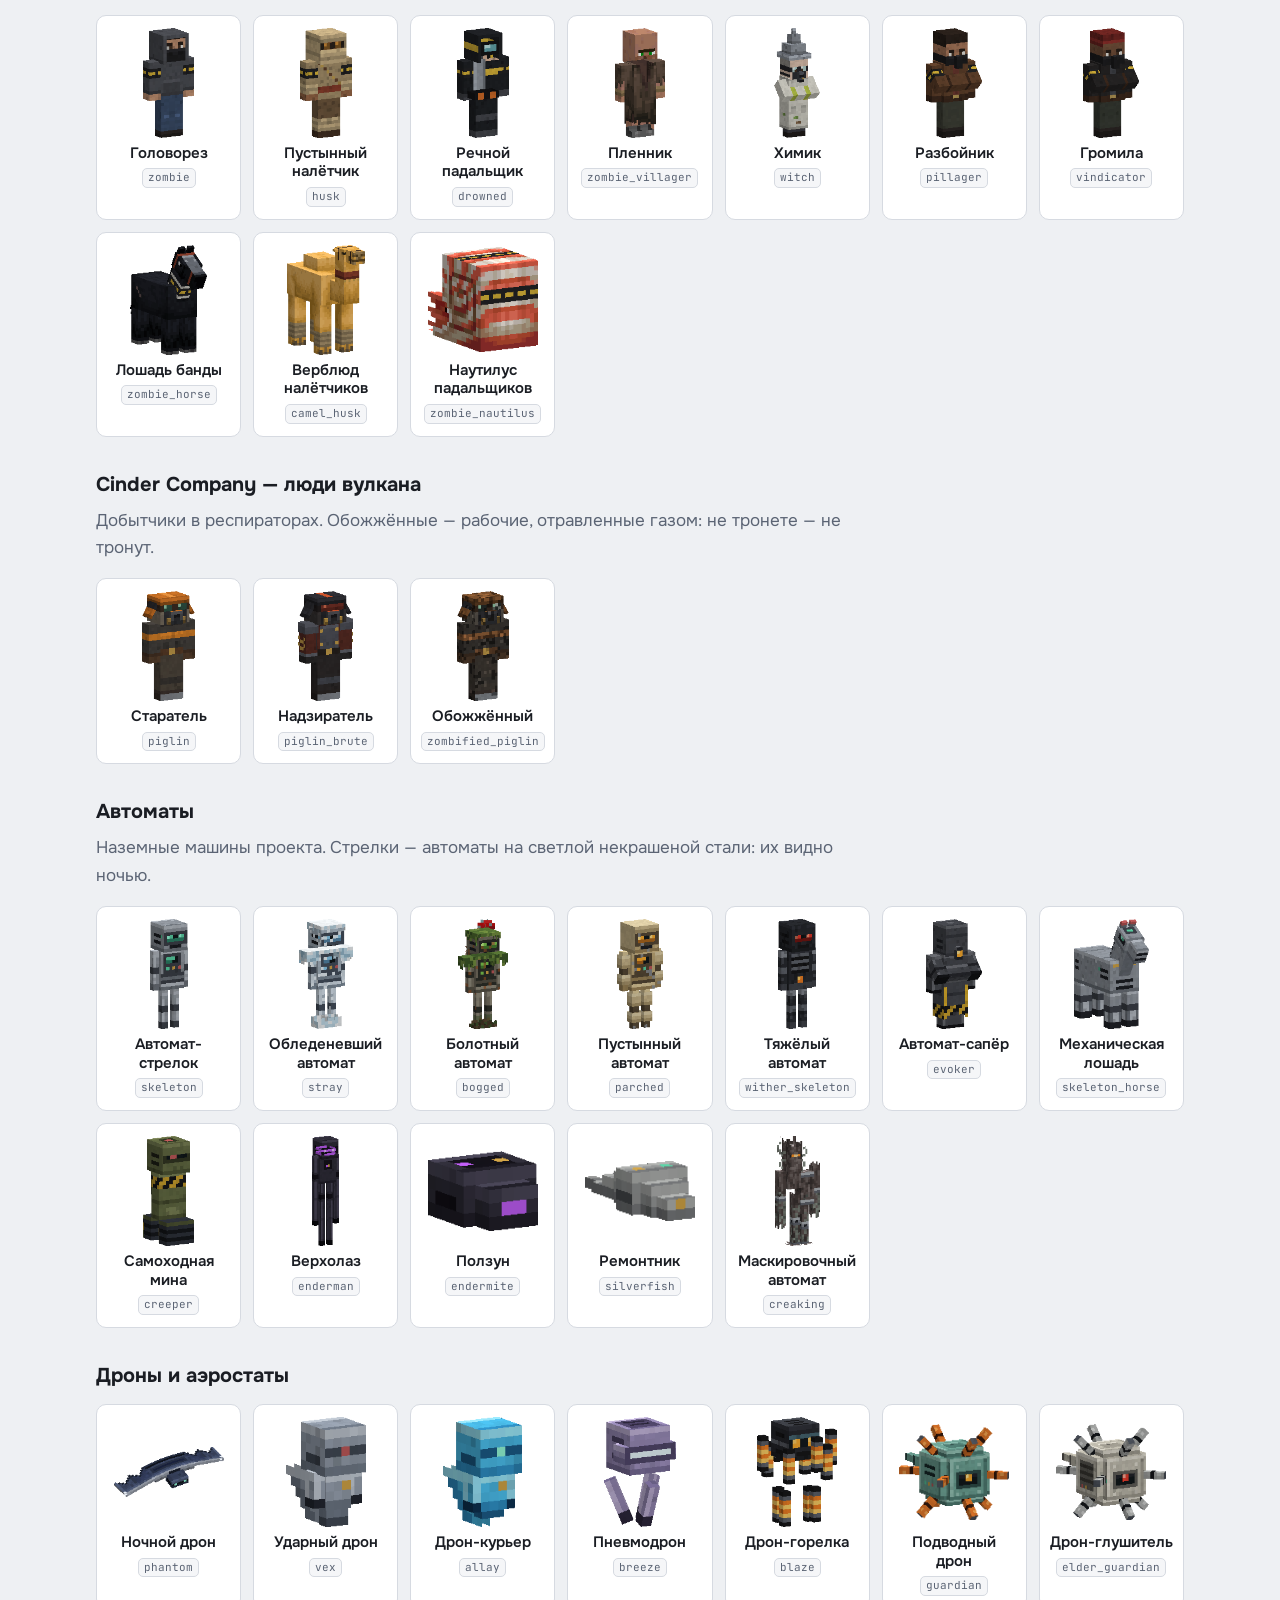
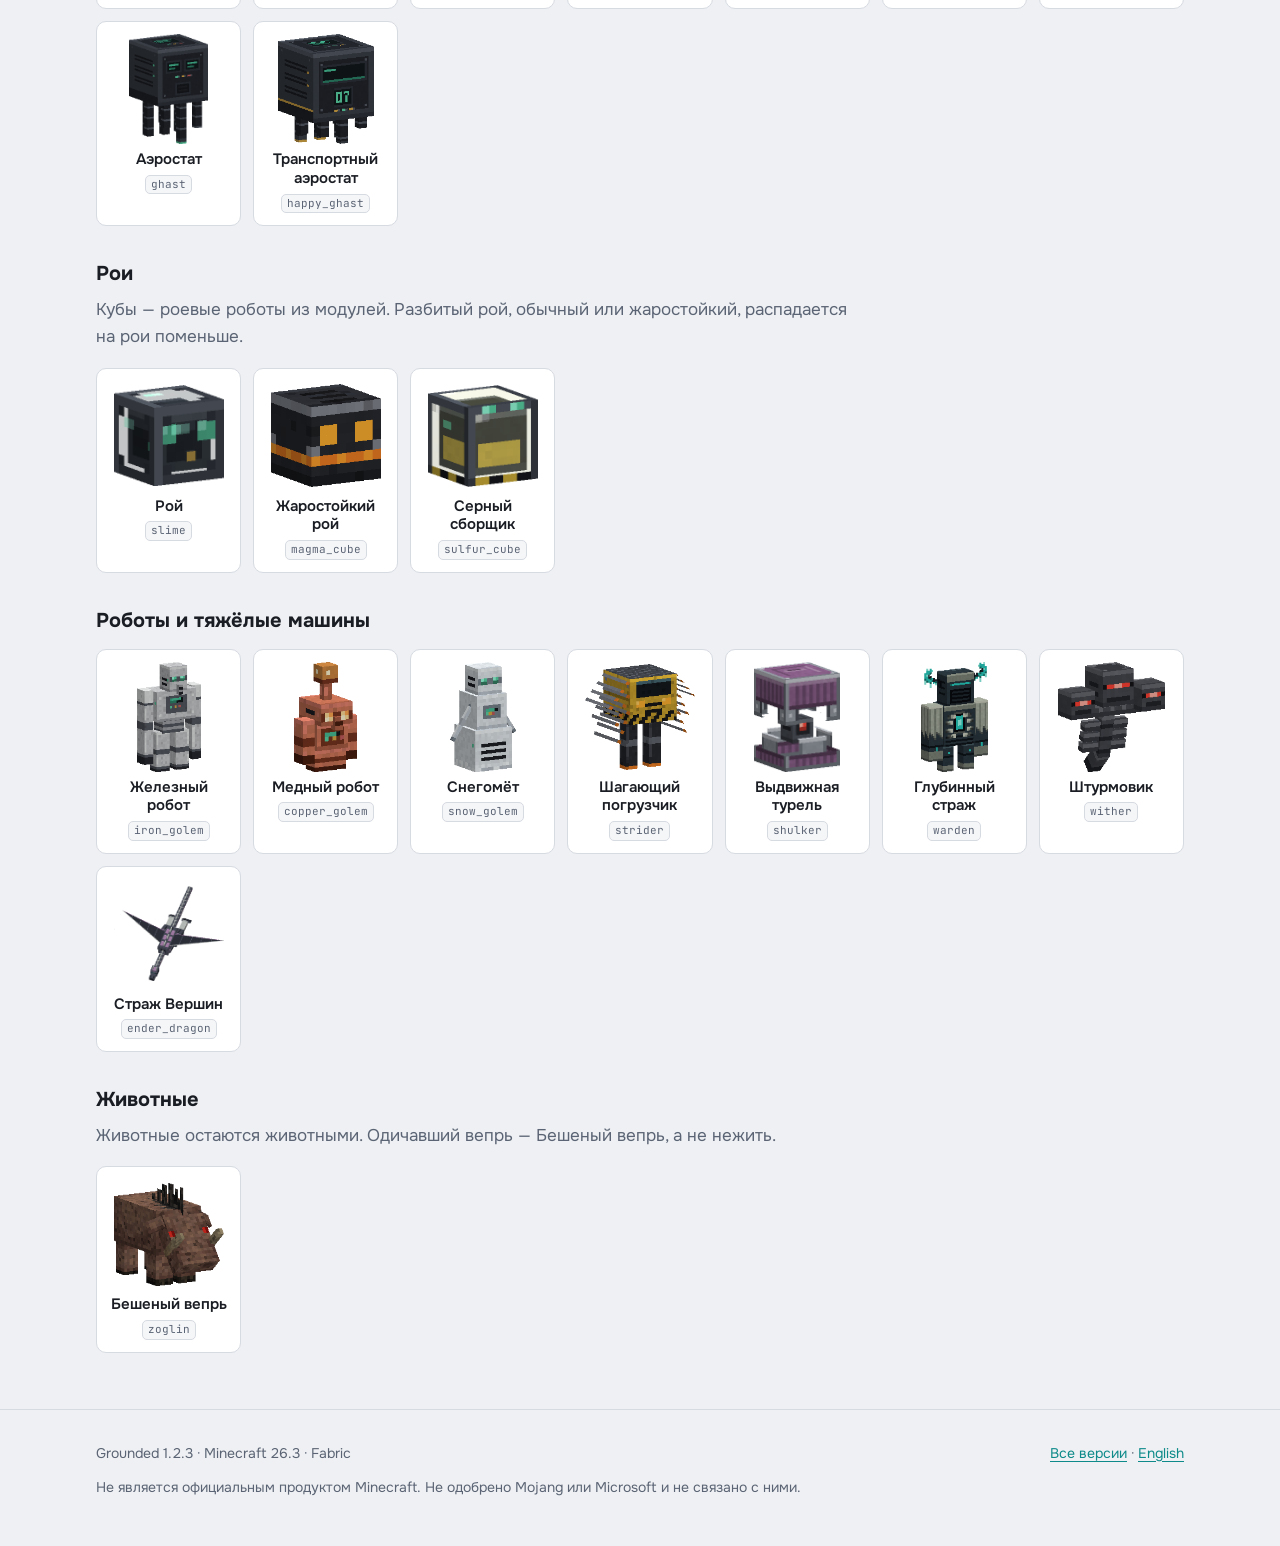
==== commit ef3cebb9: "Site for Grounded 1.2.3 Co-Authored-By: Claude Opus 5.5 <noreply@anthropic.com>" ====
--- a/index.html
+++ b/index.html
@@ -41,12 +41,12 @@
       фантастическая механика объяснена как физика, химия или промышленность. Почти всё, что вы знаете,
       осталось на своих местах — только стало честным.</p>
       <div class="buttons">
-        <a class="btn primary" href="https://github.com/Baudi2/grounded/releases/download/v1.2.2/Grounded-MultiMC-1.2.2.zip">Скачать для MultiMC <small>.zip</small></a>
-        <a class="btn" href="https://github.com/Baudi2/grounded/releases/download/v1.2.2/grounded-1.2.2.jar">Только мод <small>.jar</small></a>
+        <a class="btn primary" href="https://github.com/Baudi2/grounded/releases/download/v1.2.3/Grounded-MultiMC-1.2.3.zip">Скачать для MultiMC <small>.zip</small></a>
+        <a class="btn" href="https://github.com/Baudi2/grounded/releases/download/v1.2.3/grounded-1.2.3.jar">Только мод <small>.jar</small></a>
       </div>
       <ul class="reqs">
         <li>Minecraft 26.3</li><li>Fabric Loader 0.19.5+</li><li>Fabric API</li><li>Java 25</li>
-        <li>версия 1.2.2</li>
+        <li>версия 1.2.3</li>
       </ul>
     </div>
     <figure><img class="scene" src="assets/scenes/pad_summits.png" alt="Площадка на Вершины: железо, приёмник координат в центре, блоки управления на углах" loading="lazy"></figure>
@@ -91,7 +91,7 @@
       <div class="card">
         <h3>MultiMC и Prism Launcher</h3>
         <ol class="steps">
-          <li>Скачайте <a href="https://github.com/Baudi2/grounded/releases/download/v1.2.2/Grounded-MultiMC-1.2.2.zip"><code>Grounded-MultiMC-1.2.2.zip</code></a>.</li>
+          <li>Скачайте <a href="https://github.com/Baudi2/grounded/releases/download/v1.2.3/Grounded-MultiMC-1.2.3.zip"><code>Grounded-MultiMC-1.2.3.zip</code></a>.</li>
           <li>В лаунчере: <b>Add Instance</b> → <b>Import from zip</b> → выберите файл → <b>OK</b>.</li>
           <li>В настройках экземпляра (<b>Edit Instance</b> → <b>Settings</b> → <b>Java</b>) выберите
           Java 25. Если её нет — <a href="https://adoptium.net/">Adoptium Temurin 25</a>.</li>
@@ -109,7 +109,7 @@
         <ol class="steps">
           <li>Установите Fabric Loader для 26.3 <a href="https://fabricmc.net/use/installer/">установщиком
           Fabric</a>.</li>
-          <li>Скачайте <a href="https://github.com/Baudi2/grounded/releases/download/v1.2.2/grounded-1.2.2.jar"><code>grounded-1.2.2.jar</code></a> и
+          <li>Скачайте <a href="https://github.com/Baudi2/grounded/releases/download/v1.2.3/grounded-1.2.3.jar"><code>grounded-1.2.3.jar</code></a> и
           <a href="https://modrinth.com/mod/fabric-api">Fabric API</a> для 26.3.</li>
           <li>Положите оба файла в папку <code>.minecraft/mods</code>.</li>
           <li>Запустите профиль Fabric.</li>
@@ -350,7 +350,8 @@
         <p>На снаряжение ставят моды. <span class="chip"><img src="assets/icons/minecraft_lapis_lazuli.png" alt="" loading="lazy">Мод</span> — расходник,
         <span class="chip"><img src="assets/icons/minecraft_book.png" alt="" loading="lazy">Картридж мода</span> — носитель, <span class="chip"><img src="assets/icons/minecraft_enchanted_book.png" alt="" loading="lazy">Записанный картридж</span> — готовый мод, <span class="chip"><img src="assets/icons/minecraft_bookshelf.png" alt="" loading="lazy">Стойка картриджей</span> усиливает
         <span class="chip"><img src="assets/icons/minecraft_enchanting_table.png" alt="" loading="lazy">Стол модификации</span>. Опыт — это <b>данные</b>: Фрагмент данных,
-        <span class="chip"><img src="assets/icons/minecraft_experience_bottle.png" alt="" loading="lazy">Накопитель данных</span>. <span class="chip"><img src="assets/icons/minecraft_anvil.png" alt="" loading="lazy">Наладочный стенд</span> и <span class="chip"><img src="assets/icons/minecraft_grindstone.png" alt="" loading="lazy">Стенд сброса</span> — стенды.</p>
+        <span class="chip"><img src="assets/icons/minecraft_experience_bottle.png" alt="" loading="lazy">Накопитель данных</span>. <span class="chip"><img src="assets/icons/minecraft_anvil.png" alt="" loading="lazy">Наладочный стенд</span> и <span class="chip"><img src="assets/icons/minecraft_grindstone.png" alt="" loading="lazy">Стенд сброса</span> — стенды.
+        <a href="#mods-table">Таблица модификаций</a>.</p>
       </div>
       <div class="card">
         <h3>Проводка</h3>
@@ -378,6 +379,9 @@
         того, кто в ней.</p>
       </div>
     </div>
+    <h3 id="mods-table" style="margin-top:32px">Таблица модификаций</h3>
+    <p>Каждая запись реестра <code class="was">enchantment</code> — и мод, которым она стала. Что мод делает, не изменилось.</p>
+    <div class="modmap"><table><thead><tr><th scope="col">В ванильной игре</th><th scope="col">В Grounded</th></tr></thead><tbody><tr><td><code class="was">aqua_affinity</code></td><td>Подводная работа</td></tr><tr><td><code class="was">bane_of_arthropods</code></td><td>Инсектицид</td></tr><tr><td><code class="was">binding_curse</code></td><td>Заклёпано</td></tr><tr><td><code class="was">blast_protection</code></td><td>Противоосколочная защита</td></tr><tr><td><code class="was">breach</code></td><td>Пробитие брони</td></tr><tr><td><code class="was">channeling</code></td><td>Громоотвод</td></tr><tr><td><code class="was">density</code></td><td>Утяжеление</td></tr><tr><td><code class="was">depth_strider</code></td><td>Гидродинамика</td></tr><tr><td><code class="was">efficiency</code></td><td>Производительность</td></tr><tr><td><code class="was">feather_falling</code></td><td>Амортизация</td></tr><tr><td><code class="was">fire_aspect</code></td><td>Зажигательный состав</td></tr><tr><td><code class="was">fire_protection</code></td><td>Термозащита</td></tr><tr><td><code class="was">flame</code></td><td>Зажигательные снаряды</td></tr><tr><td><code class="was">fortune</code></td><td>Обогащение</td></tr><tr><td><code class="was">frost_walker</code></td><td>Криоподошвы</td></tr><tr><td><code class="was">impaling</code></td><td>Гарпунный наконечник</td></tr><tr><td><code class="was">infinity</code></td><td>Самозарядный магазин</td></tr><tr><td><code class="was">knockback</code></td><td>Ударная отдача</td></tr><tr><td><code class="was">looting</code></td><td>Разделка</td></tr><tr><td><code class="was">loyalty</code></td><td>Возвратный трос</td></tr><tr><td><code class="was">luck_of_the_sea</code></td><td>Эхолот</td></tr><tr><td><code class="was">lunge</code></td><td>Выпад</td></tr></tbody></table><table><thead><tr><th scope="col">В ванильной игре</th><th scope="col">В Grounded</th></tr></thead><tbody><tr><td><code class="was">lure</code></td><td>Приманка</td></tr><tr><td><code class="was">mending</code></td><td>Самодиагностика</td></tr><tr><td><code class="was">multishot</code></td><td>Залп</td></tr><tr><td><code class="was">piercing</code></td><td>Бронебойность</td></tr><tr><td><code class="was">power</code></td><td>Усиленная тетива</td></tr><tr><td><code class="was">projectile_protection</code></td><td>Противопульная защита</td></tr><tr><td><code class="was">protection</code></td><td>Бронирование</td></tr><tr><td><code class="was">punch</code></td><td>Отдача</td></tr><tr><td><code class="was">quick_charge</code></td><td>Быстрая перезарядка</td></tr><tr><td><code class="was">respiration</code></td><td>Дыхательный аппарат</td></tr><tr><td><code class="was">riptide</code></td><td>Водомёт</td></tr><tr><td><code class="was">sharpness</code></td><td>Заточка</td></tr><tr><td><code class="was">silk_touch</code></td><td>Бережная выемка</td></tr><tr><td><code class="was">smite</code></td><td>Дробящий</td></tr><tr><td><code class="was">soul_speed</code></td><td>Серный протектор</td></tr><tr><td><code class="was">sweeping_edge</code></td><td>Размашистый клинок</td></tr><tr><td><code class="was">swift_sneak</code></td><td>Бесшумный ход</td></tr><tr><td><code class="was">thorns</code></td><td>Шипы</td></tr><tr><td><code class="was">unbreaking</code></td><td>Износостойкость</td></tr><tr><td><code class="was">vanishing_curse</code></td><td>Самоликвидация</td></tr><tr><td><code class="was">wind_burst</code></td><td>Пневмотолчок</td></tr></tbody></table></div>
     <p class="note">Религиозной символики, суеверий и призраков в игре нет — ни в текстах, ни в текстурах.
     Даже прицел стал кольцом.</p>
   </div>
@@ -454,7 +458,7 @@
 
 <footer>
   <div class="wrap">
-    <span>Grounded 1.2.2 · Minecraft 26.3 · Fabric</span>
+    <span>Grounded 1.2.3 · Minecraft 26.3 · Fabric</span>
     <span><a href="https://github.com/Baudi2/grounded/releases">Все версии</a> · <a href="en/" hreflang="en">English</a></span>
     <span>Не является официальным продуктом Minecraft. Не одобрено Mojang или Microsoft и не связано с ними.</span>
   </div>
--- a/assets/style.css
+++ b/assets/style.css
@@ -128,6 +128,14 @@
 .chip img { width: 22px; height: 22px; object-fit: contain; image-rendering: pixelated; vertical-align: -5px; }
 code.was { color: var(--muted); background: var(--panel-2); border: 1px solid var(--line); border-radius: 5px; padding: 0 5px; white-space: nowrap; }
 
+/* --- the table of mods: two tables side by side, one under the other on a phone --- */
+.modmap { display: grid; grid-template-columns: repeat(auto-fit, minmax(min(100%, 340px), 1fr)); gap: 0 24px; margin-top: 16px; }
+.modmap table { width: 100%; border-collapse: collapse; font-size: 15px; }
+.modmap th { text-align: left; font-weight: 600; color: var(--muted); padding: 8px 8px 8px 0; border-bottom: 1px solid var(--line); }
+.modmap td { padding: 6px 8px 6px 0; border-bottom: 1px solid var(--line); vertical-align: baseline; }
+.modmap code.was { font-size: 13px; }
+@media (max-width: 735px) { .modmap table + table thead { display: none; } }
+
 /* --- recipes: the game's crafting grid --- */
 .recipe {
   display: grid; grid-template-columns: auto auto auto; align-items: center; gap: 10px 14px;
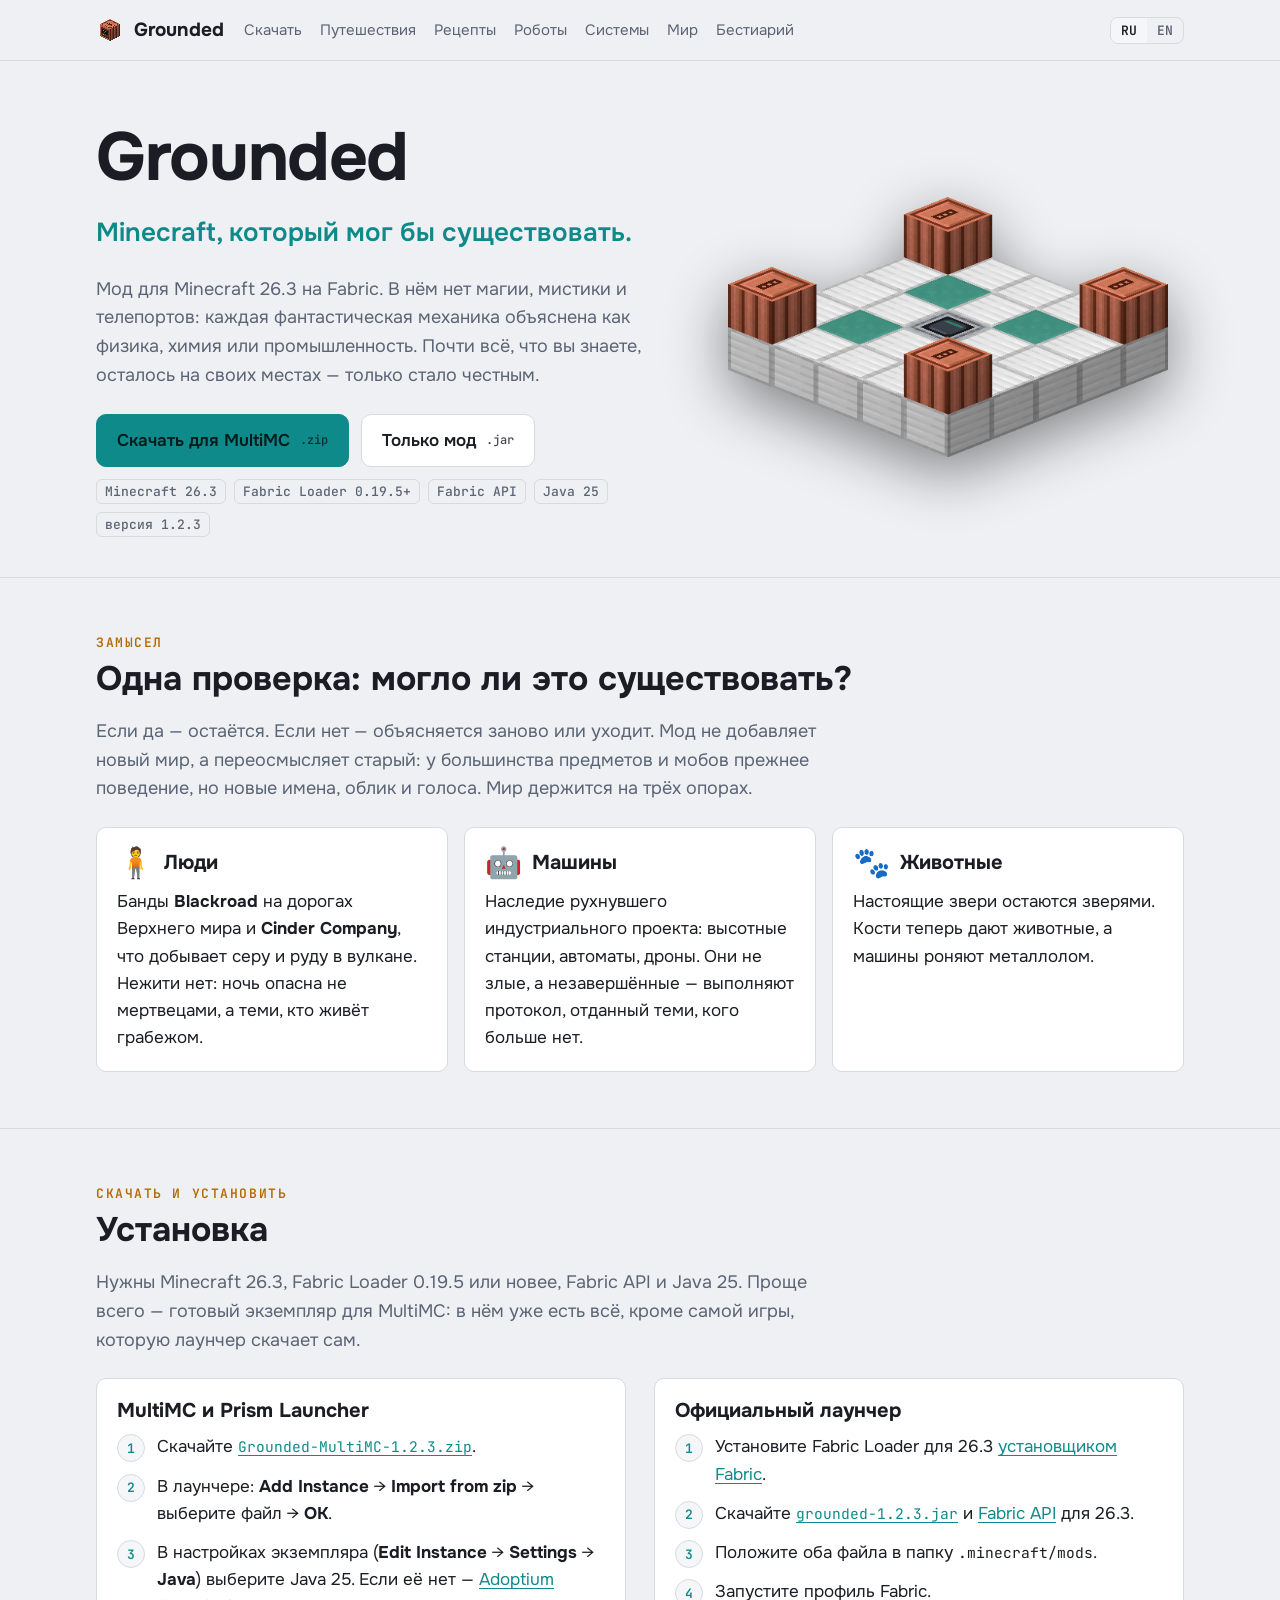
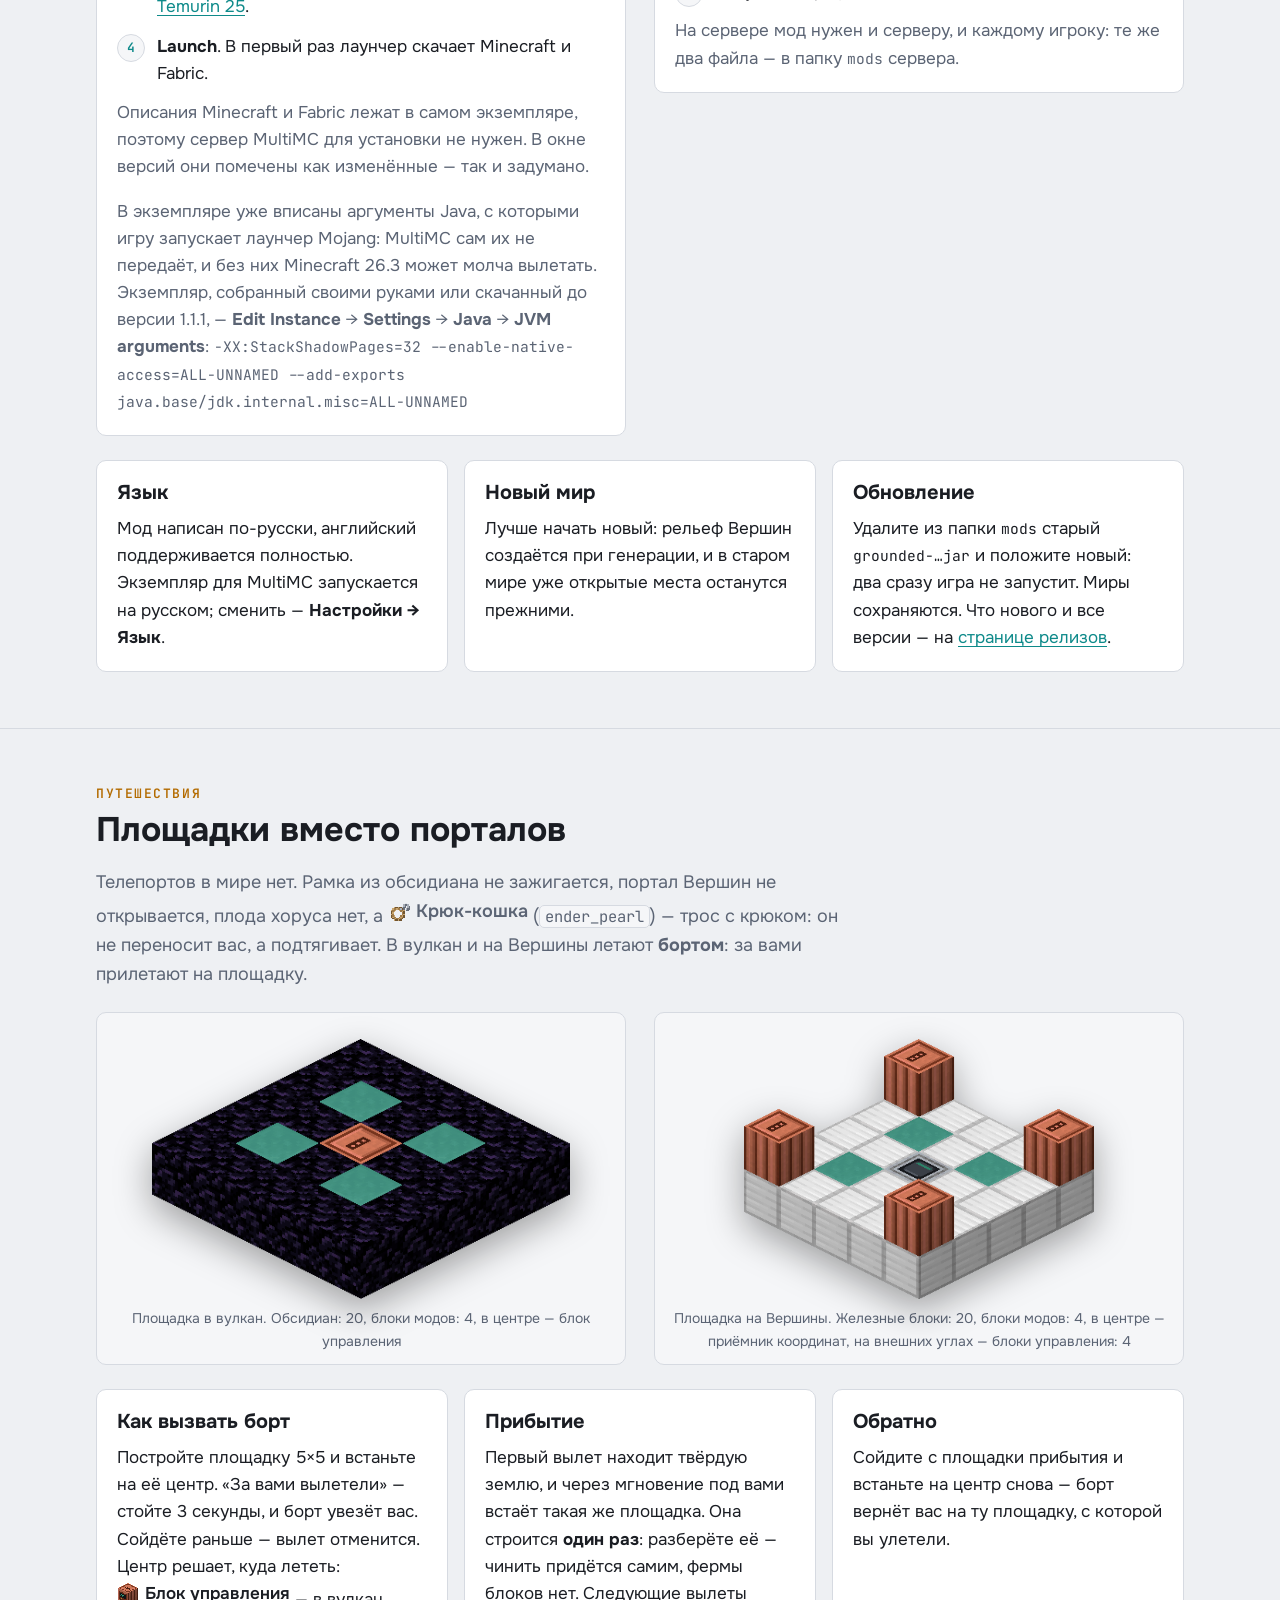
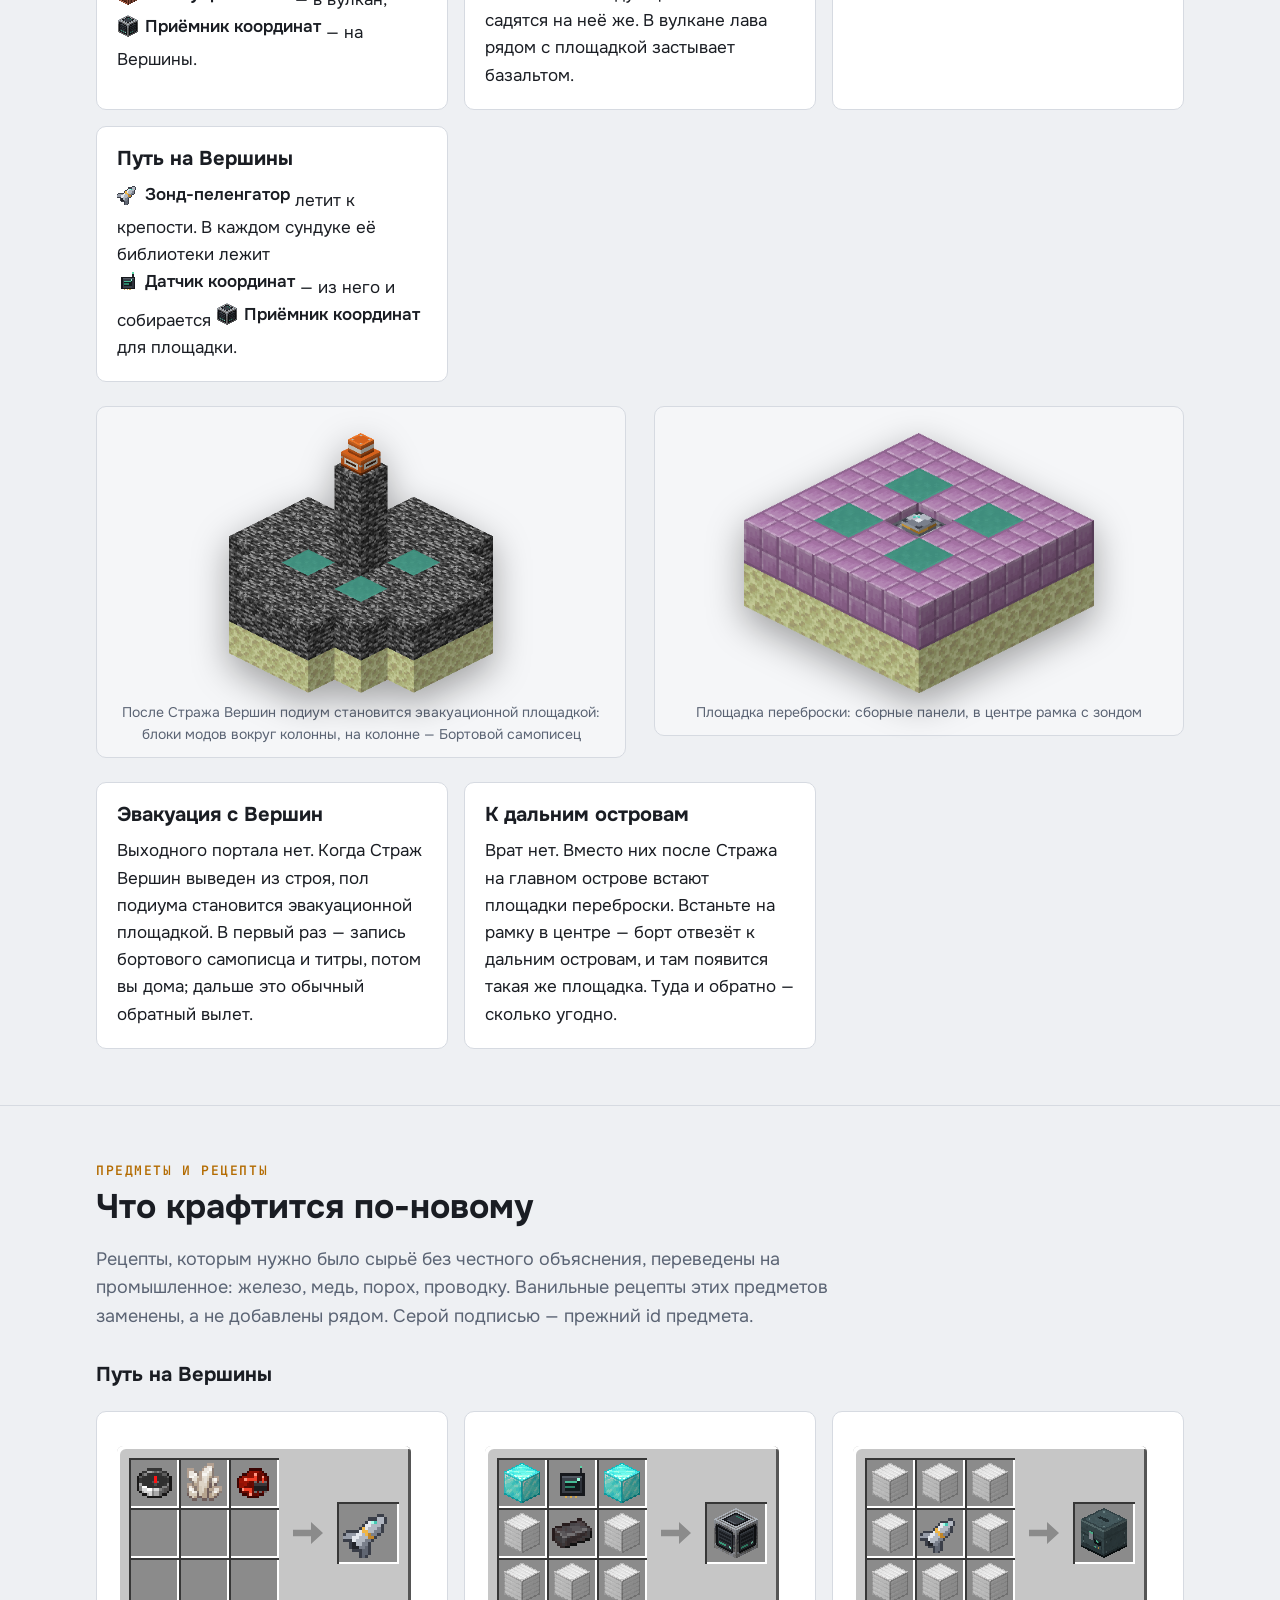
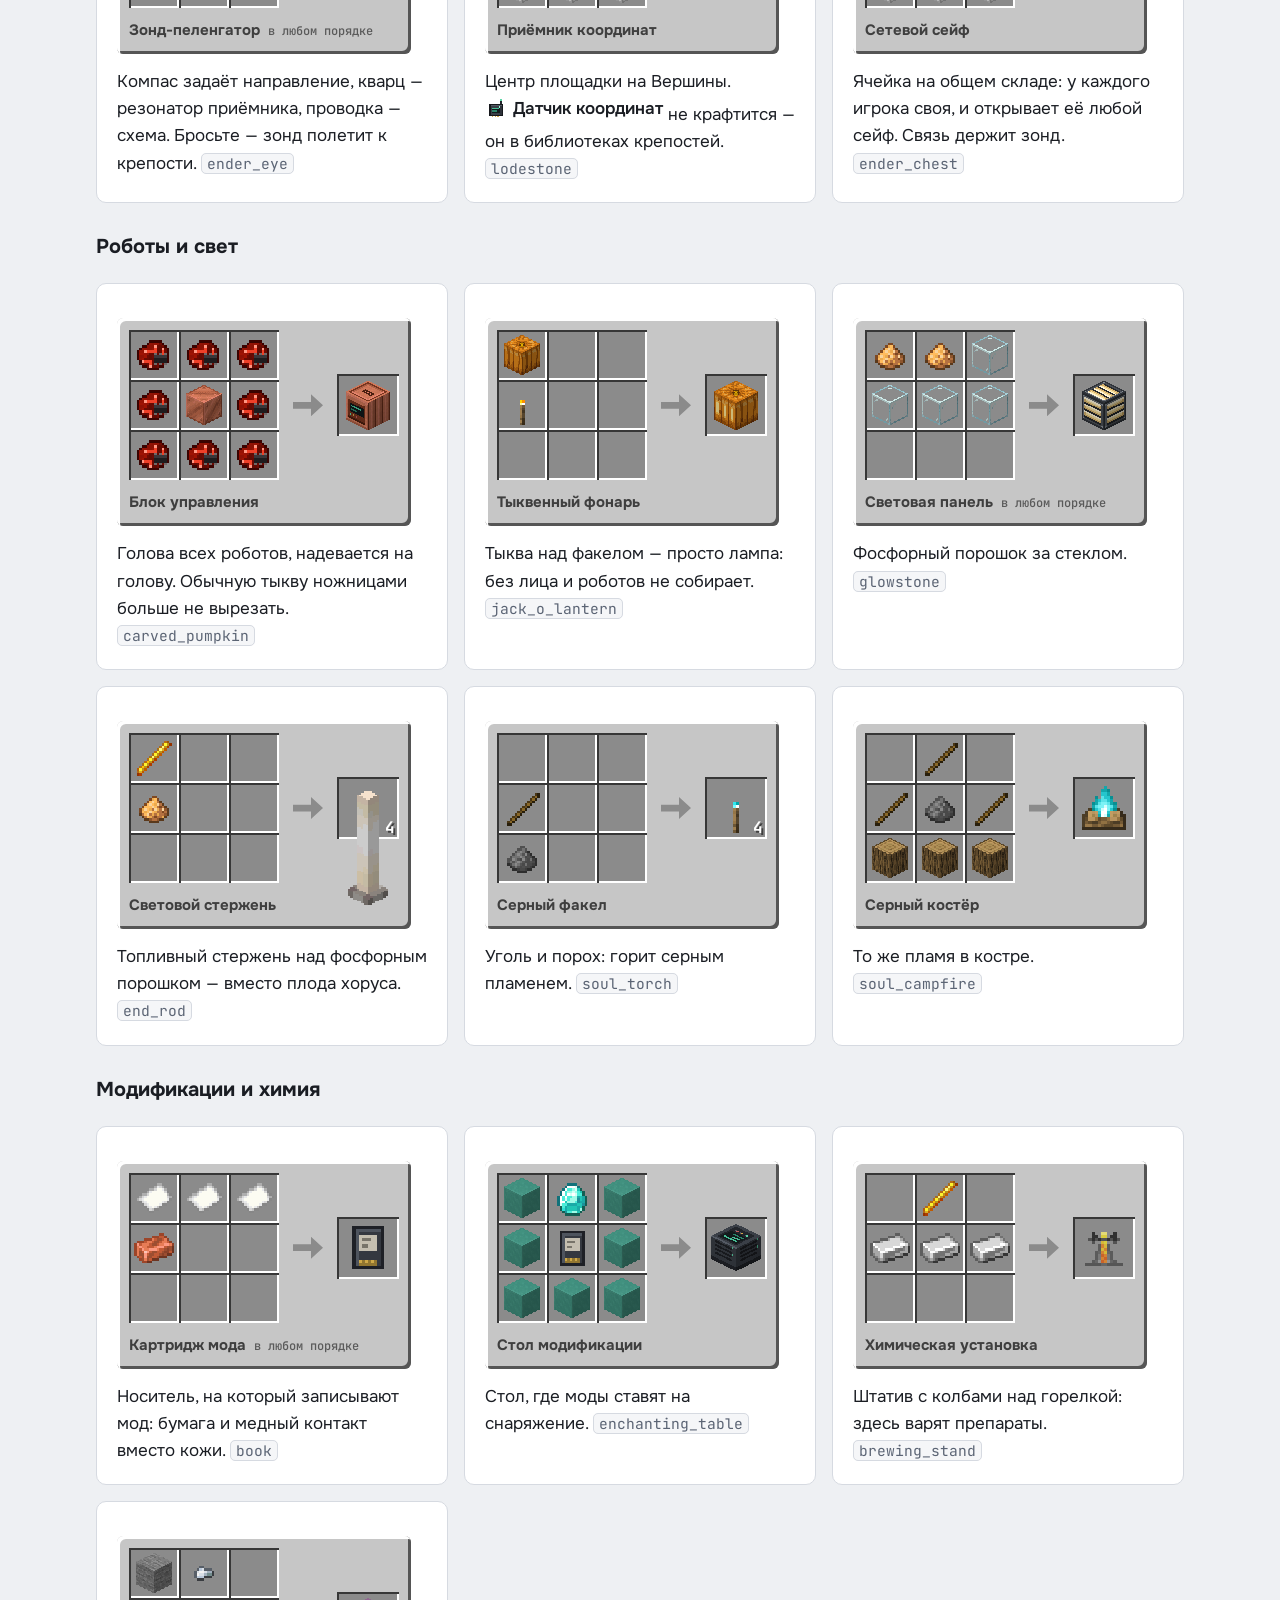
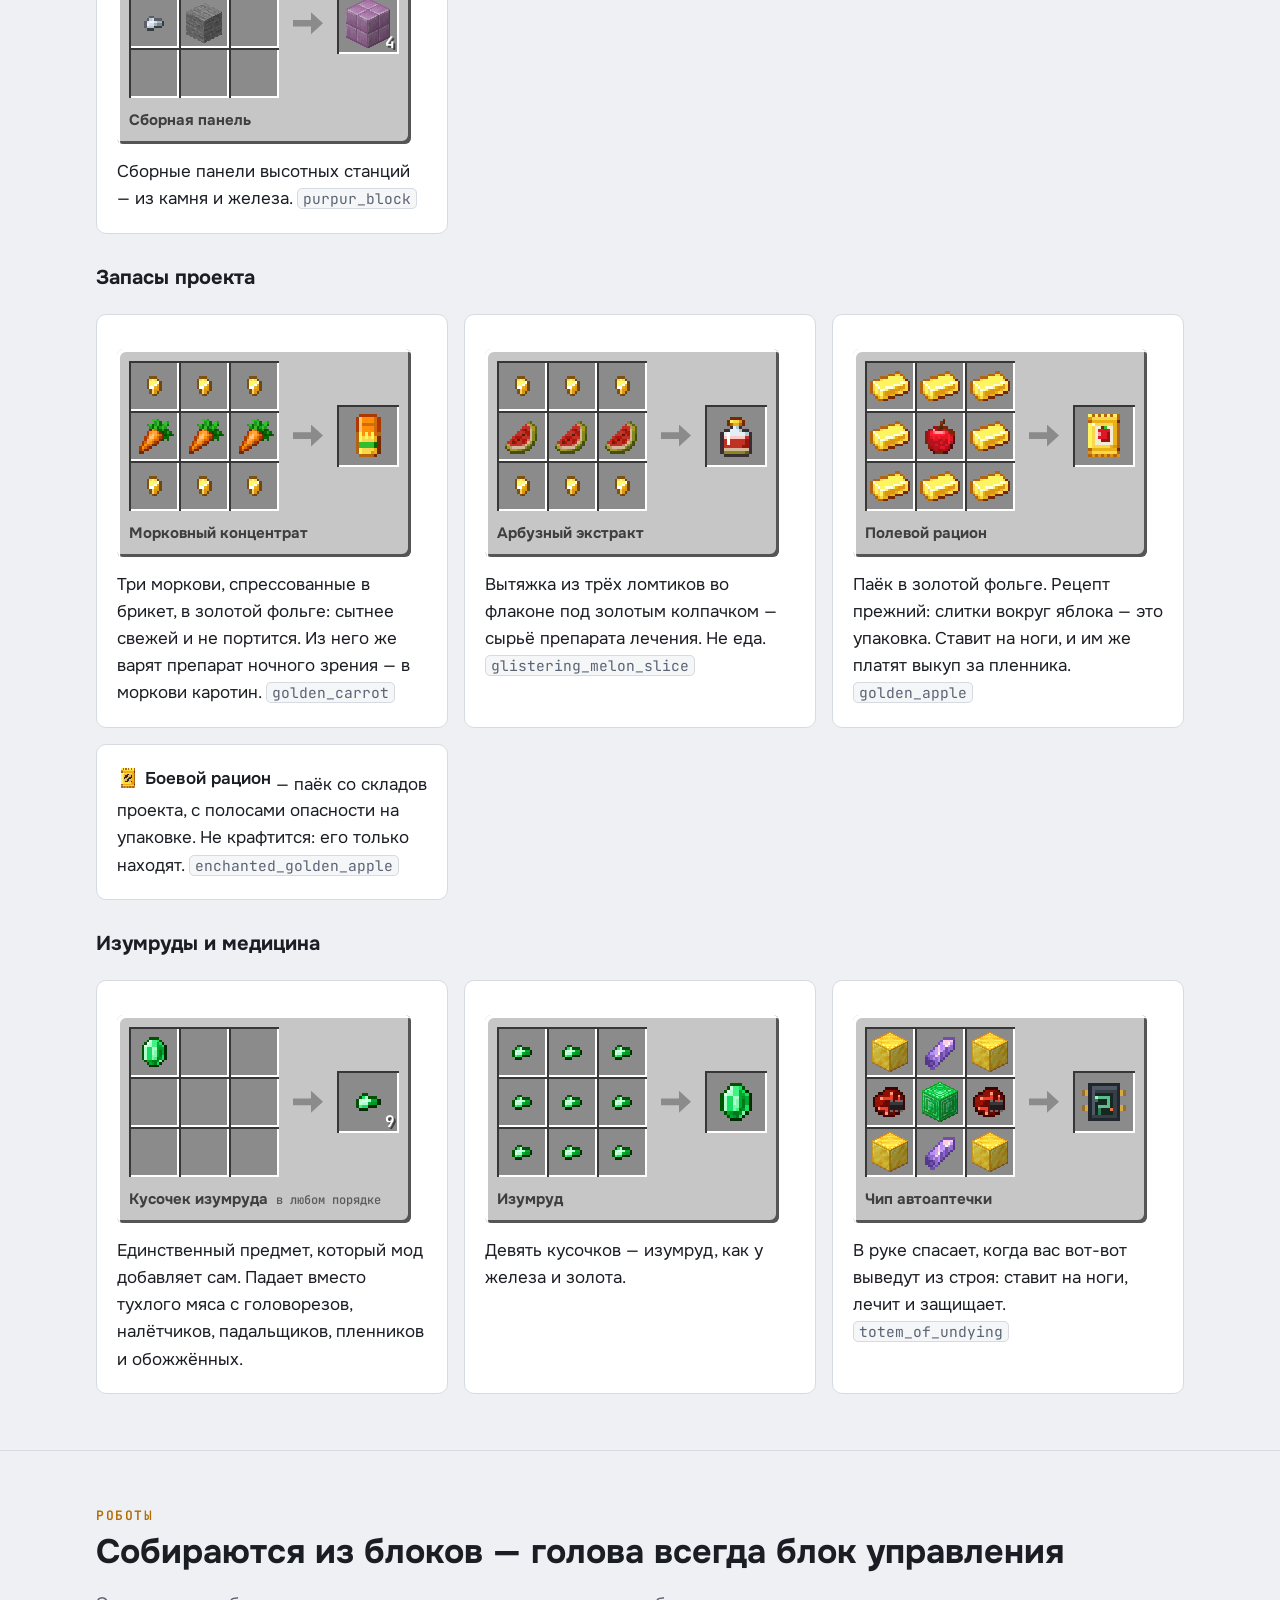
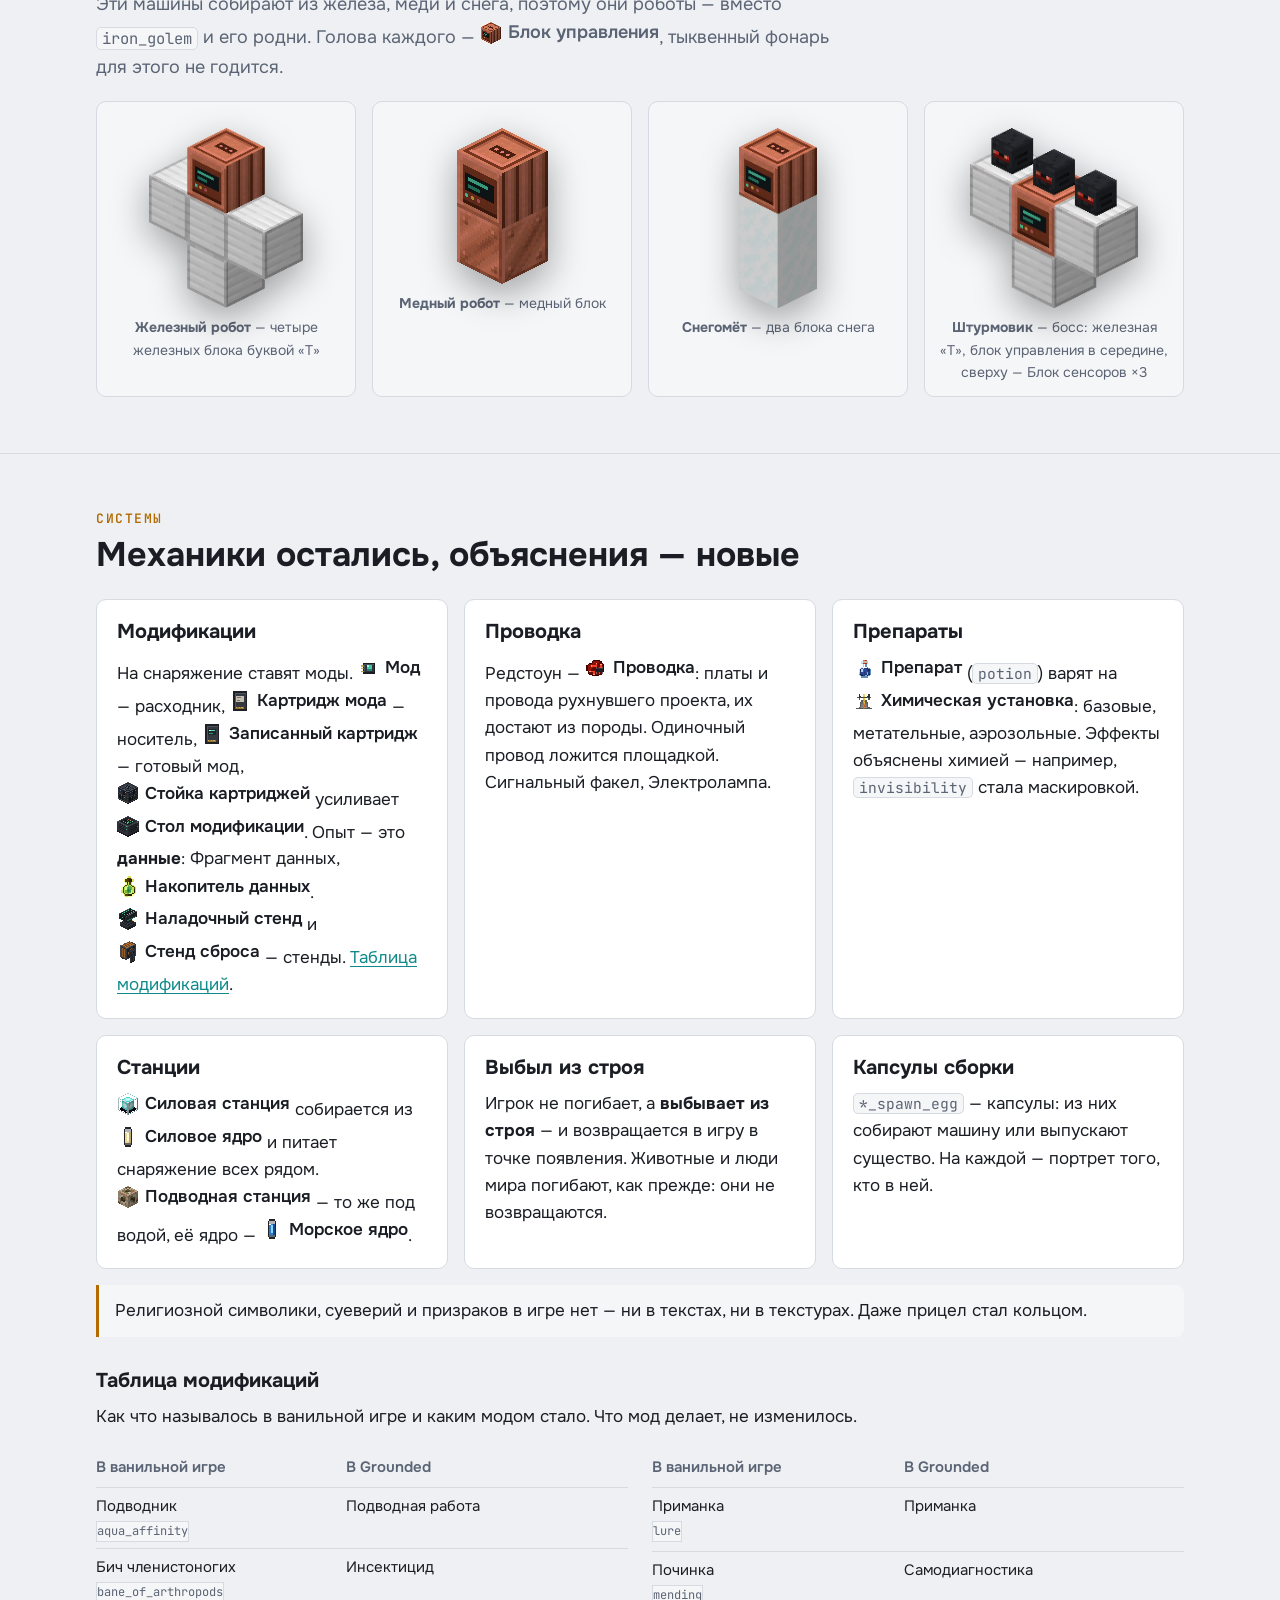
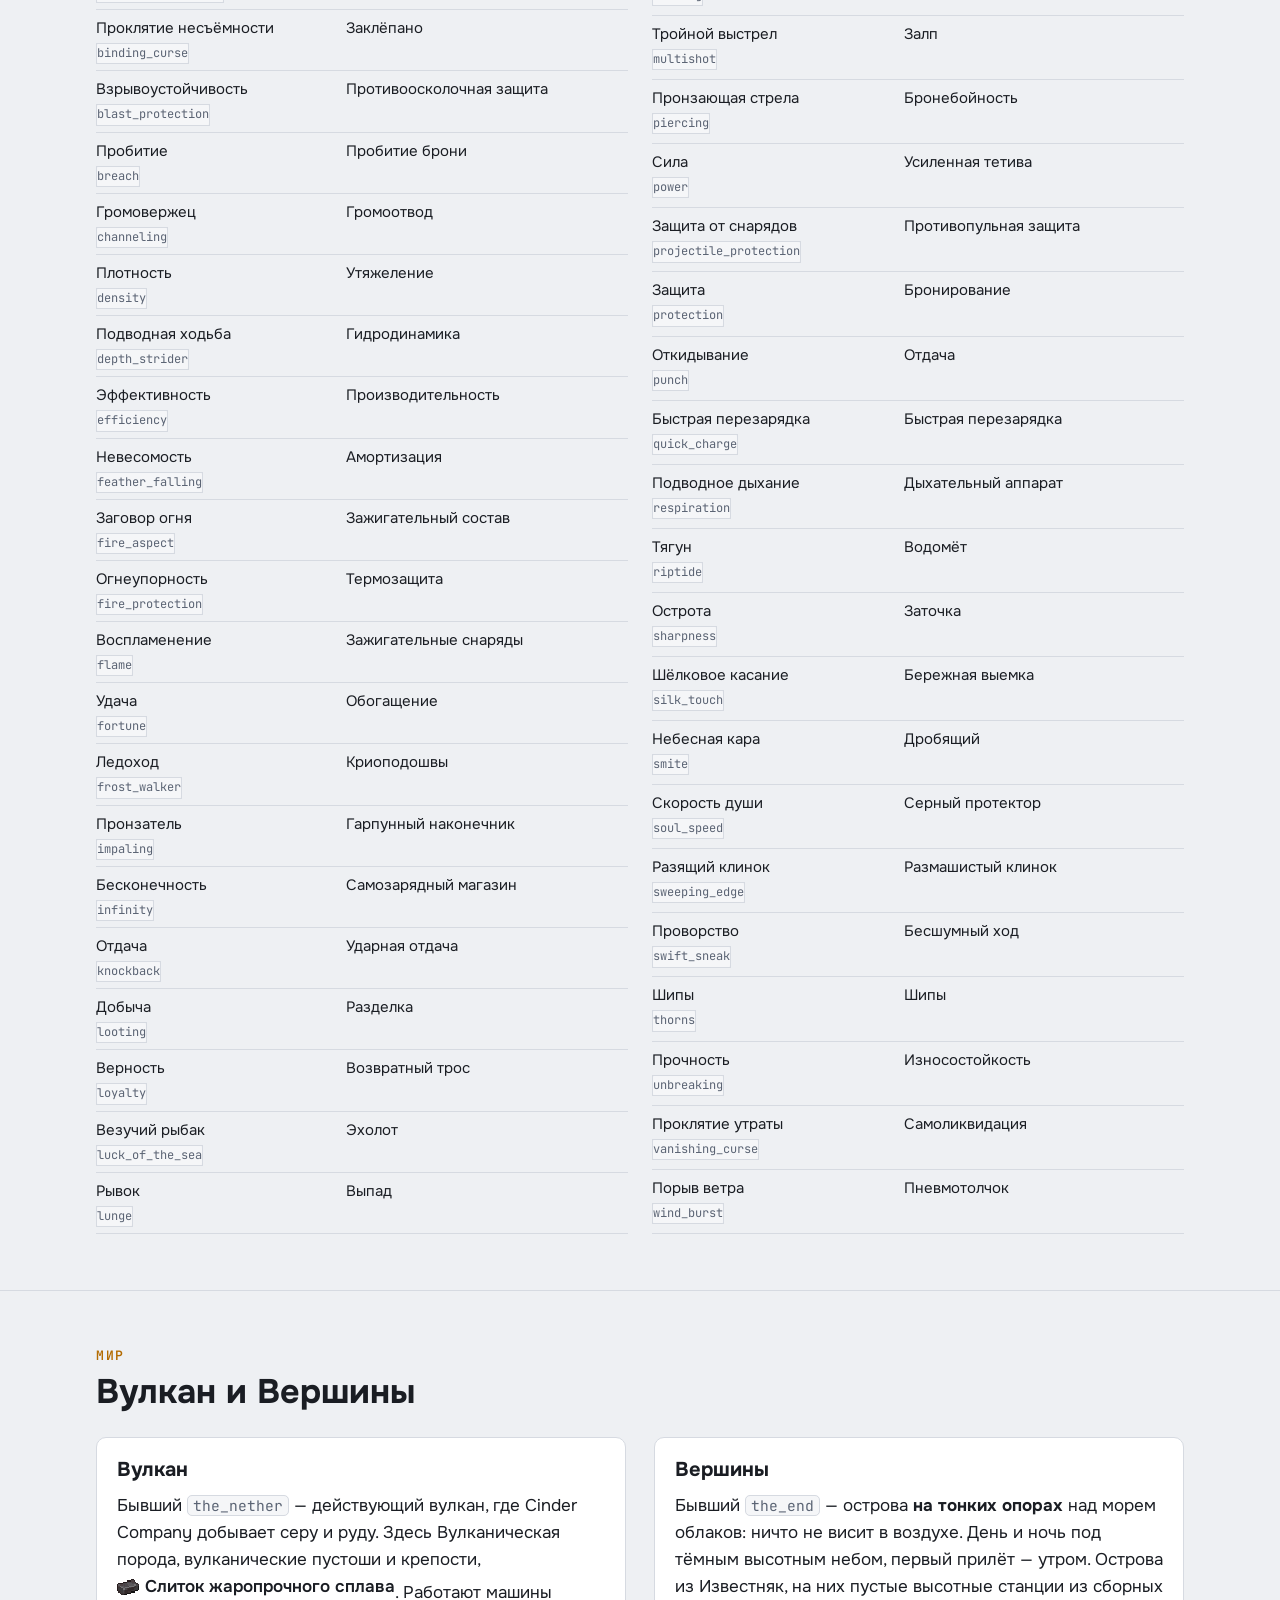
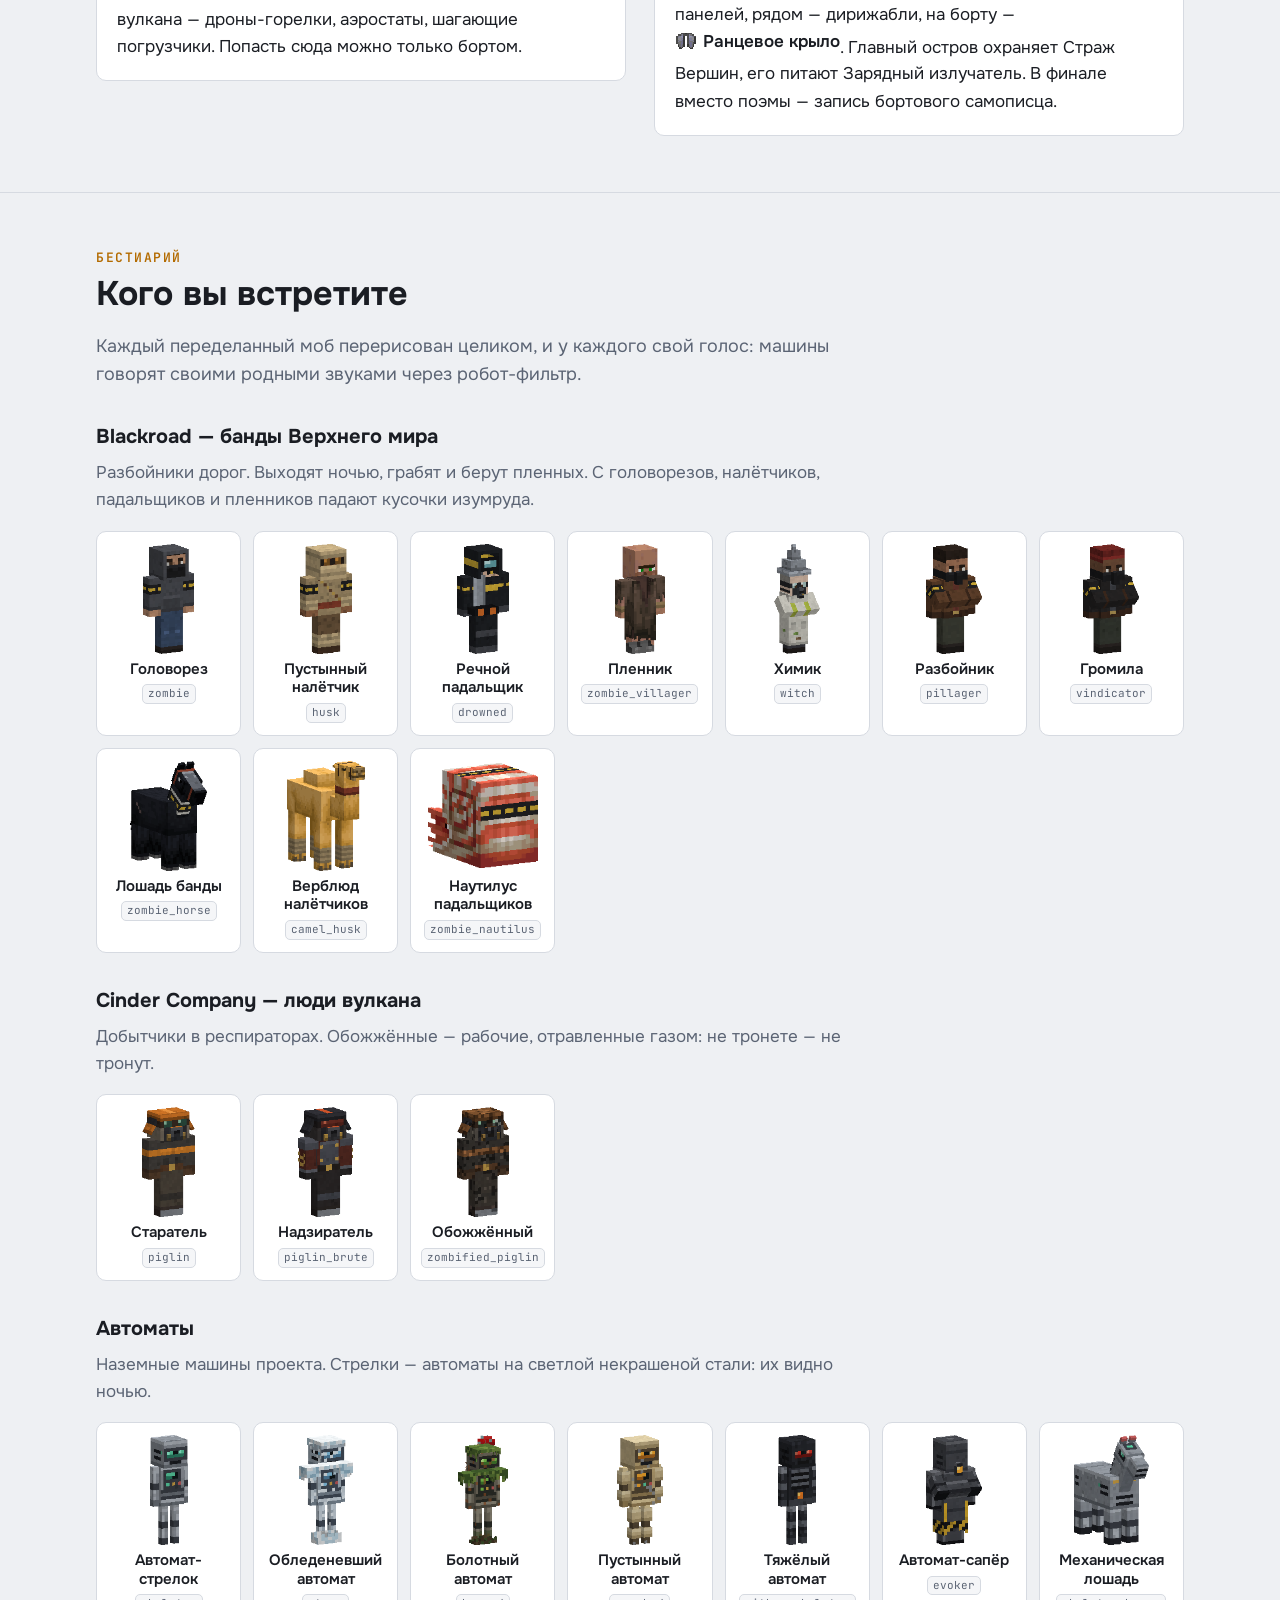
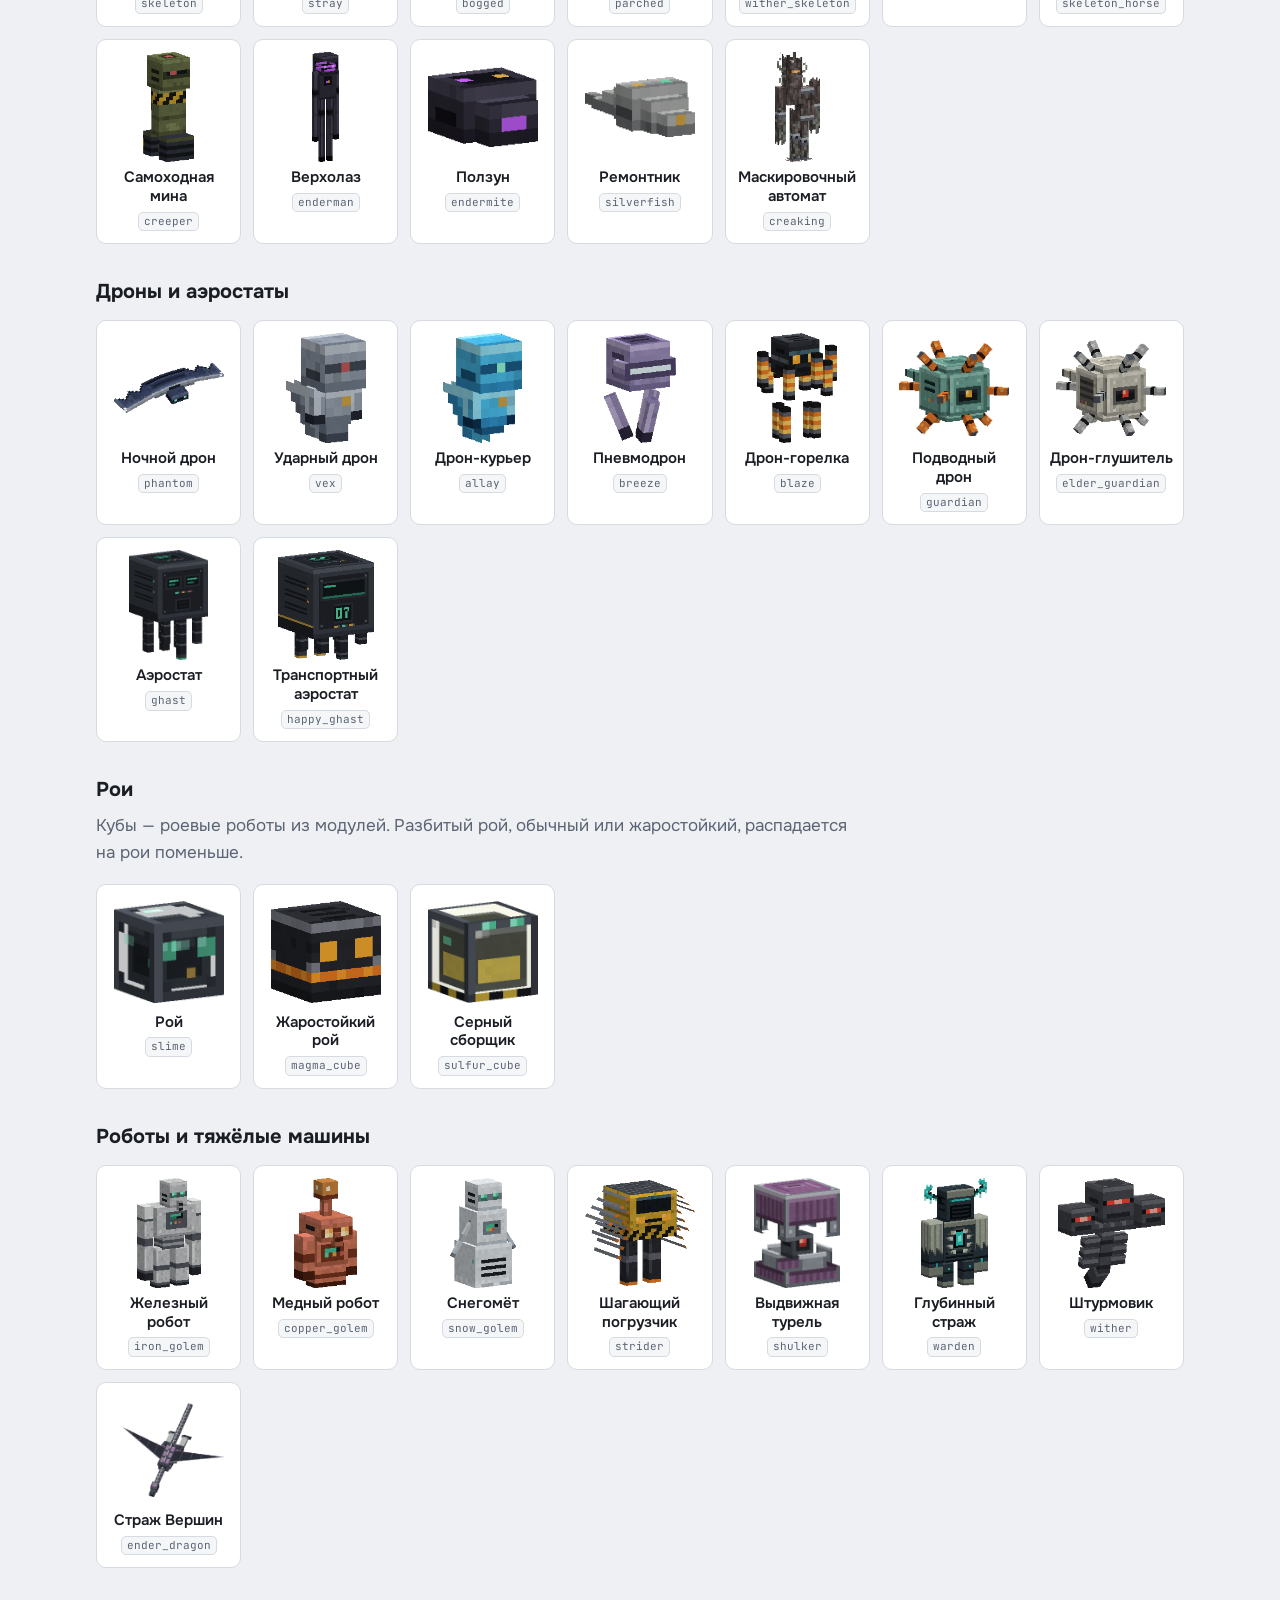
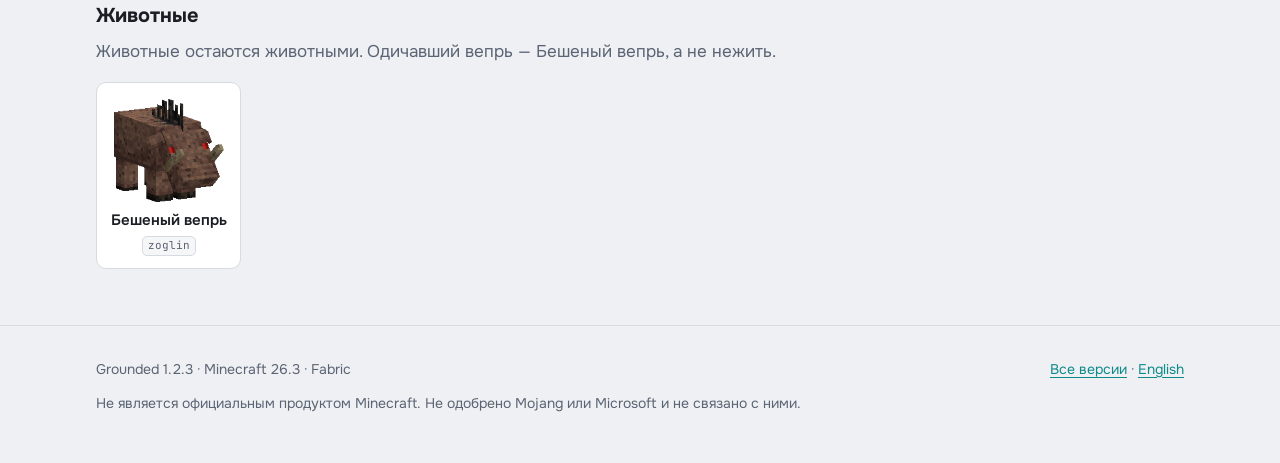
==== commit 1b0bbfe5: "Site for Grounded 1.2.3 Co-Authored-By: Claude Opus 5.5 <noreply@anthropic.com>" ====
--- a/index.html
+++ b/index.html
@@ -379,11 +379,11 @@
         того, кто в ней.</p>
       </div>
     </div>
-    <h3 id="mods-table" style="margin-top:32px">Таблица модификаций</h3>
-    <p>Каждая запись реестра <code class="was">enchantment</code> — и мод, которым она стала. Что мод делает, не изменилось.</p>
-    <div class="modmap"><table><thead><tr><th scope="col">В ванильной игре</th><th scope="col">В Grounded</th></tr></thead><tbody><tr><td><code class="was">aqua_affinity</code></td><td>Подводная работа</td></tr><tr><td><code class="was">bane_of_arthropods</code></td><td>Инсектицид</td></tr><tr><td><code class="was">binding_curse</code></td><td>Заклёпано</td></tr><tr><td><code class="was">blast_protection</code></td><td>Противоосколочная защита</td></tr><tr><td><code class="was">breach</code></td><td>Пробитие брони</td></tr><tr><td><code class="was">channeling</code></td><td>Громоотвод</td></tr><tr><td><code class="was">density</code></td><td>Утяжеление</td></tr><tr><td><code class="was">depth_strider</code></td><td>Гидродинамика</td></tr><tr><td><code class="was">efficiency</code></td><td>Производительность</td></tr><tr><td><code class="was">feather_falling</code></td><td>Амортизация</td></tr><tr><td><code class="was">fire_aspect</code></td><td>Зажигательный состав</td></tr><tr><td><code class="was">fire_protection</code></td><td>Термозащита</td></tr><tr><td><code class="was">flame</code></td><td>Зажигательные снаряды</td></tr><tr><td><code class="was">fortune</code></td><td>Обогащение</td></tr><tr><td><code class="was">frost_walker</code></td><td>Криоподошвы</td></tr><tr><td><code class="was">impaling</code></td><td>Гарпунный наконечник</td></tr><tr><td><code class="was">infinity</code></td><td>Самозарядный магазин</td></tr><tr><td><code class="was">knockback</code></td><td>Ударная отдача</td></tr><tr><td><code class="was">looting</code></td><td>Разделка</td></tr><tr><td><code class="was">loyalty</code></td><td>Возвратный трос</td></tr><tr><td><code class="was">luck_of_the_sea</code></td><td>Эхолот</td></tr><tr><td><code class="was">lunge</code></td><td>Выпад</td></tr></tbody></table><table><thead><tr><th scope="col">В ванильной игре</th><th scope="col">В Grounded</th></tr></thead><tbody><tr><td><code class="was">lure</code></td><td>Приманка</td></tr><tr><td><code class="was">mending</code></td><td>Самодиагностика</td></tr><tr><td><code class="was">multishot</code></td><td>Залп</td></tr><tr><td><code class="was">piercing</code></td><td>Бронебойность</td></tr><tr><td><code class="was">power</code></td><td>Усиленная тетива</td></tr><tr><td><code class="was">projectile_protection</code></td><td>Противопульная защита</td></tr><tr><td><code class="was">protection</code></td><td>Бронирование</td></tr><tr><td><code class="was">punch</code></td><td>Отдача</td></tr><tr><td><code class="was">quick_charge</code></td><td>Быстрая перезарядка</td></tr><tr><td><code class="was">respiration</code></td><td>Дыхательный аппарат</td></tr><tr><td><code class="was">riptide</code></td><td>Водомёт</td></tr><tr><td><code class="was">sharpness</code></td><td>Заточка</td></tr><tr><td><code class="was">silk_touch</code></td><td>Бережная выемка</td></tr><tr><td><code class="was">smite</code></td><td>Дробящий</td></tr><tr><td><code class="was">soul_speed</code></td><td>Серный протектор</td></tr><tr><td><code class="was">sweeping_edge</code></td><td>Размашистый клинок</td></tr><tr><td><code class="was">swift_sneak</code></td><td>Бесшумный ход</td></tr><tr><td><code class="was">thorns</code></td><td>Шипы</td></tr><tr><td><code class="was">unbreaking</code></td><td>Износостойкость</td></tr><tr><td><code class="was">vanishing_curse</code></td><td>Самоликвидация</td></tr><tr><td><code class="was">wind_burst</code></td><td>Пневмотолчок</td></tr></tbody></table></div>
     <p class="note">Религиозной символики, суеверий и призраков в игре нет — ни в текстах, ни в текстурах.
     Даже прицел стал кольцом.</p>
+    <h3 id="mods-table" style="margin-top:32px">Таблица модификаций</h3>
+    <p>Как что называлось в ванильной игре и каким модом стало. Что мод делает, не изменилось.</p>
+    <div class="modmap"><table><thead><tr><th scope="col">В ванильной игре</th><th scope="col">В Grounded</th></tr></thead><tbody><tr><td>Подводник<code class="was">aqua_affinity</code></td><td>Подводная работа</td></tr><tr><td>Бич членистоногих<code class="was">bane_of_arthropods</code></td><td>Инсектицид</td></tr><tr><td>Проклятие несъёмности<code class="was">binding_curse</code></td><td>Заклёпано</td></tr><tr><td>Взрывоустойчивость<code class="was">blast_protection</code></td><td>Противоосколочная защита</td></tr><tr><td>Пробитие<code class="was">breach</code></td><td>Пробитие брони</td></tr><tr><td>Громовержец<code class="was">channeling</code></td><td>Громоотвод</td></tr><tr><td>Плотность<code class="was">density</code></td><td>Утяжеление</td></tr><tr><td>Подводная ходьба<code class="was">depth_strider</code></td><td>Гидродинамика</td></tr><tr><td>Эффективность<code class="was">efficiency</code></td><td>Производительность</td></tr><tr><td>Невесомость<code class="was">feather_falling</code></td><td>Амортизация</td></tr><tr><td>Заговор огня<code class="was">fire_aspect</code></td><td>Зажигательный состав</td></tr><tr><td>Огнеупорность<code class="was">fire_protection</code></td><td>Термозащита</td></tr><tr><td>Воспламенение<code class="was">flame</code></td><td>Зажигательные снаряды</td></tr><tr><td>Удача<code class="was">fortune</code></td><td>Обогащение</td></tr><tr><td>Ледоход<code class="was">frost_walker</code></td><td>Криоподошвы</td></tr><tr><td>Пронзатель<code class="was">impaling</code></td><td>Гарпунный наконечник</td></tr><tr><td>Бесконечность<code class="was">infinity</code></td><td>Самозарядный магазин</td></tr><tr><td>Отдача<code class="was">knockback</code></td><td>Ударная отдача</td></tr><tr><td>Добыча<code class="was">looting</code></td><td>Разделка</td></tr><tr><td>Верность<code class="was">loyalty</code></td><td>Возвратный трос</td></tr><tr><td>Везучий рыбак<code class="was">luck_of_the_sea</code></td><td>Эхолот</td></tr><tr><td>Рывок<code class="was">lunge</code></td><td>Выпад</td></tr></tbody></table><table><thead><tr><th scope="col">В ванильной игре</th><th scope="col">В Grounded</th></tr></thead><tbody><tr><td>Приманка<code class="was">lure</code></td><td>Приманка</td></tr><tr><td>Починка<code class="was">mending</code></td><td>Самодиагностика</td></tr><tr><td>Тройной выстрел<code class="was">multishot</code></td><td>Залп</td></tr><tr><td>Пронзающая стрела<code class="was">piercing</code></td><td>Бронебойность</td></tr><tr><td>Сила<code class="was">power</code></td><td>Усиленная тетива</td></tr><tr><td>Защита от снарядов<code class="was">projectile_protection</code></td><td>Противопульная защита</td></tr><tr><td>Защита<code class="was">protection</code></td><td>Бронирование</td></tr><tr><td>Откидывание<code class="was">punch</code></td><td>Отдача</td></tr><tr><td>Быстрая перезарядка<code class="was">quick_charge</code></td><td>Быстрая перезарядка</td></tr><tr><td>Подводное дыхание<code class="was">respiration</code></td><td>Дыхательный аппарат</td></tr><tr><td>Тягун<code class="was">riptide</code></td><td>Водомёт</td></tr><tr><td>Острота<code class="was">sharpness</code></td><td>Заточка</td></tr><tr><td>Шёлковое касание<code class="was">silk_touch</code></td><td>Бережная выемка</td></tr><tr><td>Небесная кара<code class="was">smite</code></td><td>Дробящий</td></tr><tr><td>Скорость души<code class="was">soul_speed</code></td><td>Серный протектор</td></tr><tr><td>Разящий клинок<code class="was">sweeping_edge</code></td><td>Размашистый клинок</td></tr><tr><td>Проворство<code class="was">swift_sneak</code></td><td>Бесшумный ход</td></tr><tr><td>Шипы<code class="was">thorns</code></td><td>Шипы</td></tr><tr><td>Прочность<code class="was">unbreaking</code></td><td>Износостойкость</td></tr><tr><td>Проклятие утраты<code class="was">vanishing_curse</code></td><td>Самоликвидация</td></tr><tr><td>Порыв ветра<code class="was">wind_burst</code></td><td>Пневмотолчок</td></tr></tbody></table></div>
   </div>
 </section>
 
--- a/assets/style.css
+++ b/assets/style.css
@@ -133,7 +133,7 @@
 .modmap table { width: 100%; border-collapse: collapse; font-size: 15px; }
 .modmap th { text-align: left; font-weight: 600; color: var(--muted); padding: 8px 8px 8px 0; border-bottom: 1px solid var(--line); }
 .modmap td { padding: 6px 8px 6px 0; border-bottom: 1px solid var(--line); vertical-align: baseline; }
-.modmap code.was { font-size: 13px; }
+.modmap code.was { display: table; font-size: 12px; margin-top: 3px; }
 @media (max-width: 735px) { .modmap table + table thead { display: none; } }
 
 /* --- recipes: the game's crafting grid --- */
